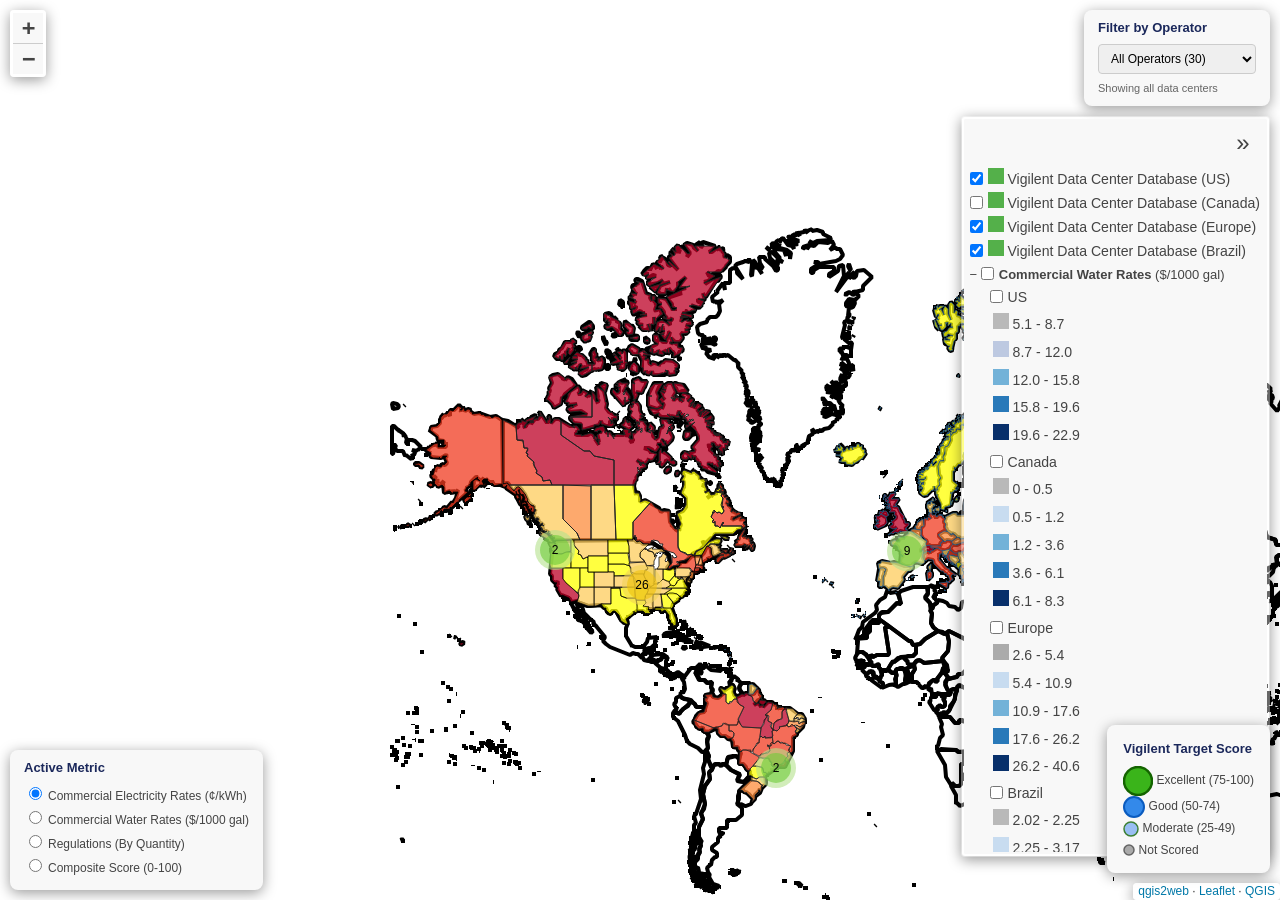
==== qgis2web_2026_04_01-14_53_08_869925/index.html @ 83b1430b "qgis map" ====
<!doctype html>
<html lang="en">
    <head>
        <meta charset="utf-8">
        <meta http-equiv="X-UA-Compatible" content="IE=edge">
        <meta name="viewport" content="initial-scale=1,user-scalable=no,maximum-scale=1,width=device-width">
        <meta name="mobile-web-app-capable" content="yes">
        <meta name="apple-mobile-web-app-capable" content="yes">
        <link rel="stylesheet" href="css/leaflet.css">
        <link rel="stylesheet" href="css/L.Control.Layers.Tree.css">
        <link rel="stylesheet" href="css/qgis2web.css">
        <link rel="stylesheet" href="css/fontawesome-all.min.css">
        <link rel="stylesheet" href="css/MarkerCluster.css">
        <link rel="stylesheet" href="css/MarkerCluster.Default.css">
        <link rel="stylesheet" href="css/leaflet.photon.css">
        <style>
        html, body, #map {
            width: 100%;
            height: 100%;
            padding: 0;
            margin: 0;
        }
        </style>
        <title>Vigilent Data Center Map</title>
    </head>
    <body>
        <div id="map">
        </div>
        <script src="js/qgis2web_expressions.js"></script>
        <script src="js/leaflet.js"></script>
        <script src="js/L.Control.Layers.Tree.min.js"></script>
        <script src="js/leaflet.rotatedMarker.js"></script>
        <script src="js/leaflet.pattern.js"></script>
        <script src="js/leaflet-hash.js"></script>
        <script src="js/Autolinker.min.js"></script>
        <script src="js/rbush.min.js"></script>
        <script src="js/labelgun.min.js"></script>
        <script src="js/labels.js"></script>
        <script src="js/leaflet.photon.js"></script>
        <script src="js/leaflet.markercluster.js"></script>
        <script src="data/WorldMap_0.js"></script>
        <script src="data/BrazilCompositeScore_1.js"></script>
        <script src="data/BrazilRegulationsByQuantity_2.js"></script>
        <script src="data/BrazilCommercialElectricityRateskWh_3.js"></script>
        <script src="data/BrazilCommercialWaterRates1000gallons_4.js"></script>
        <script src="data/BrazilOutlineMap_5.js"></script>
        <script src="data/CanadaCompositeScore_6.js"></script>
        <script src="data/CanadaRegulationsByQuantity_7.js"></script>
        <script src="data/CanadaCommercialElectricityRatekWh_8.js"></script>
        <script src="data/CanadaCommercialWaterRate1000gallons_9.js"></script>
        <script src="data/CanadaOutlineMap_10.js"></script>
        <script src="data/EuropeCompositeScore_11.js"></script>
        <script src="data/EuropeRegulationsByQuantity_12.js"></script>
        <script src="data/EuropeCommercialElectricityRateskWh_13.js"></script>
        <script src="data/EuropeCommercialWaterRates1000gallons_14.js"></script>
        <script src="data/USCompositeScore_15.js"></script>
        <script src="data/USRegulationsByQuantity_16.js"></script>
        <script src="data/USCommercialElectricityRateskWh_17.js"></script>
        <script src="data/USCommercialWaterRates1000gallons_18.js"></script>
        <script src="data/VigilentDataCenterDatabaseBrazil_19.js"></script>
        <script src="data/VigilentDataCenterDatabaseEurope_20.js"></script>
        <script src="data/VigilentDataCenterDatabaseCanada_21.js"></script>
        <script src="data/VigilentDataCenterDatabaseUS_22.js"></script>
        <script>
        var map = L.map('map', {
            zoomControl:false, maxZoom:28, minZoom:1
        }).fitBounds([[-4.0151388104335695,-153.752379172326],[85.73759822358907,-32.0818835913536]]);
        var hash = new L.Hash(map);
        map.attributionControl.setPrefix('<a href="https://github.com/tomchadwin/qgis2web" target="_blank">qgis2web</a> &middot; <a href="https://leafletjs.com" title="A JS library for interactive maps">Leaflet</a> &middot; <a href="https://qgis.org">QGIS</a>');
        var autolinker = new Autolinker({truncate: {length: 30, location: 'smart'}});
        // remove popup's row if "visible-with-data"
        function removeEmptyRowsFromPopupContent(content, feature) {
         var tempDiv = document.createElement('div');
         tempDiv.innerHTML = content;
         var rows = tempDiv.querySelectorAll('tr');
         for (var i = 0; i < rows.length; i++) {
             var td = rows[i].querySelector('td.visible-with-data');
             var key = td ? td.id : '';
             if (td && td.classList.contains('visible-with-data') && feature.properties[key] == null) {
                 rows[i].parentNode.removeChild(rows[i]);
             }
         }
         return tempDiv.innerHTML;
        }
        // modify popup if contains media
        function addClassToPopupIfMedia(content, popup) {
            var tempDiv = document.createElement('div');
            tempDiv.innerHTML = content;
            var imgTd = tempDiv.querySelector('td img');
            if (imgTd) {
                var src = imgTd.getAttribute('src');
                if (/\.(jpg|jpeg|png|gif|bmp|webp|avif)$/i.test(src)) {
                    popup._contentNode.classList.add('media');
                    setTimeout(function() {
                        popup.update();
                    }, 10);
                } else if (/\.(mp3|wav|ogg|aac)$/i.test(src)) {
                    var audio = document.createElement('audio');
                    audio.controls = true;
                    audio.src = src;
                    imgTd.parentNode.replaceChild(audio, imgTd);
                    popup._contentNode.classList.add('media');
                    setTimeout(function() {
                        popup.setContent(tempDiv.innerHTML);
                        popup.update();
                    }, 10);
                } else if (/\.(mp4|webm|ogg|mov)$/i.test(src)) {
                    var video = document.createElement('video');
                    video.controls = true;
                    video.src = src;
                    video.style.width = "400px";
                    video.style.height = "300px";
                    video.style.maxHeight = "60vh";
                    video.style.maxWidth = "60vw";
                    imgTd.parentNode.replaceChild(video, imgTd);
                    popup._contentNode.classList.add('media');
                    // Aggiorna il popup quando il video carica i metadati
                    video.addEventListener('loadedmetadata', function() {
                        popup.update();
                    });
                    setTimeout(function() {
                        popup.setContent(tempDiv.innerHTML);
                        popup.update();
                    }, 10);
                } else {
                    popup._contentNode.classList.remove('media');
                }
            } else {
                popup._contentNode.classList.remove('media');
            }
        }
        var zoomControl = L.control.zoom({
            position: 'topleft'
        }).addTo(map);
        var bounds_group = new L.featureGroup([]);
        function setBounds() {
        }
        function pop_WorldMap_0(feature, layer) {
            var popupContent = '<table>\
                    <tr>\
                        <th scope="row">fid</th>\
                        <td class="visible-with-data" id="fid">' + (feature.properties['fid'] !== null ? autolinker.link(String(feature.properties['fid']).replace(/'/g, '\'').toLocaleString()) : '') + '</td>\
                    </tr>\
                    <tr>\
                        <th scope="row">iso_a2</th>\
                        <td class="visible-with-data" id="iso_a2">' + (feature.properties['iso_a2'] !== null ? autolinker.link(String(feature.properties['iso_a2']).replace(/'/g, '\'').toLocaleString()) : '') + '</td>\
                    </tr>\
                    <tr>\
                        <th scope="row">NAME</th>\
                        <td class="visible-with-data" id="NAME">' + (feature.properties['NAME'] !== null ? autolinker.link(String(feature.properties['NAME']).replace(/'/g, '\'').toLocaleString()) : '') + '</td>\
                    </tr>\
                    <tr>\
                        <th scope="row">FIPS_10_</th>\
                        <td class="visible-with-data" id="FIPS_10_">' + (feature.properties['FIPS_10_'] !== null ? autolinker.link(String(feature.properties['FIPS_10_']).replace(/'/g, '\'').toLocaleString()) : '') + '</td>\
                    </tr>\
                    <tr>\
                        <th scope="row">ISO_A3</th>\
                        <td class="visible-with-data" id="ISO_A3">' + (feature.properties['ISO_A3'] !== null ? autolinker.link(String(feature.properties['ISO_A3']).replace(/'/g, '\'').toLocaleString()) : '') + '</td>\
                    </tr>\
                    <tr>\
                        <th scope="row">WB_A2</th>\
                        <td class="visible-with-data" id="WB_A2">' + (feature.properties['WB_A2'] !== null ? autolinker.link(String(feature.properties['WB_A2']).replace(/'/g, '\'').toLocaleString()) : '') + '</td>\
                    </tr>\
                    <tr>\
                        <th scope="row">WB_A3</th>\
                        <td class="visible-with-data" id="WB_A3">' + (feature.properties['WB_A3'] !== null ? autolinker.link(String(feature.properties['WB_A3']).replace(/'/g, '\'').toLocaleString()) : '') + '</td>\
                    </tr>\
                </table>';
            var content = removeEmptyRowsFromPopupContent(popupContent, feature);
			layer.on('popupopen', function(e) {
				addClassToPopupIfMedia(content, e.popup);
			});
			layer.bindPopup(content, { maxHeight: 400 });
        }

        function style_WorldMap_0_0() {
            return {
                pane: 'pane_WorldMap_0',
                opacity: 1,
                color: 'rgba(0,0,0,1.0)',
                dashArray: '',
                lineCap: 'square',
                lineJoin: 'bevel',
                weight: 4.0,
                fillOpacity: 0,
                interactive: false,
            }
        }
        map.createPane('pane_WorldMap_0');
        map.getPane('pane_WorldMap_0').style.zIndex = 400;
        map.getPane('pane_WorldMap_0').style['mix-blend-mode'] = 'normal';
        var layer_WorldMap_0 = new L.geoJson(json_WorldMap_0, {
            attribution: '',
            interactive: false,
            dataVar: 'json_WorldMap_0',
            layerName: 'layer_WorldMap_0',
            pane: 'pane_WorldMap_0',
            onEachFeature: pop_WorldMap_0,
            style: style_WorldMap_0_0,
        });
        bounds_group.addLayer(layer_WorldMap_0);
        map.addLayer(layer_WorldMap_0);
        function pop_BrazilCompositeScore_1(feature, layer) {
            var popupContent = '<table>\
                    <tr>\
                        <td class="visible-with-data" id="name" colspan="2"><strong>Name</strong><br />' + (feature.properties['name'] !== null ? autolinker.link(String(feature.properties['name']).replace(/'/g, '\'').toLocaleString()) : '') + '</td>\
                    </tr>\
                    <tr>\
                        <th scope="row">Commercial Electricity Rate (¢/kWh)</th>\
                        <td class="visible-with-data" id="Brazil Statistics_Commercial Electricity Rate (¢/kWh)">' + (feature.properties['Brazil Statistics_Commercial Electricity Rate (¢/kWh)'] !== null ? autolinker.link(String(feature.properties['Brazil Statistics_Commercial Electricity Rate (¢/kWh)']).replace(/'/g, '\'').toLocaleString()) : '') + '</td>\
                    </tr>\
                    <tr>\
                        <th scope="row">Commercial Water Rate ($/1000 gallons)</th>\
                        <td class="visible-with-data" id="Brazil Statistics_Commercial Water Rate ($/1000 gallons)">' + (feature.properties['Brazil Statistics_Commercial Water Rate ($/1000 gallons)'] !== null ? autolinker.link(String(feature.properties['Brazil Statistics_Commercial Water Rate ($/1000 gallons)']).replace(/'/g, '\'').toLocaleString()) : '') + '</td>\
                    </tr>\
                    <tr>\
                        <th scope="row">Regulations</th>\
                        <td class="visible-with-data" id="Brazil Statistics_Regulations">' + (feature.properties['Brazil Statistics_Regulations'] !== null ? autolinker.link(String(feature.properties['Brazil Statistics_Regulations']).replace(/'/g, '\'').toLocaleString()) : '') + '</td>\
                    </tr>\
                    <tr>\
                        <th scope="row">Composite Score</th>\
                        <td class="visible-with-data" id="Composite">' + (feature.properties['Composite'] !== null ? autolinker.link(String(feature.properties['Composite']).replace(/'/g, '\'').toLocaleString()) : '') + '</td>\
                    </tr>\
                </table>';
            var content = removeEmptyRowsFromPopupContent(popupContent, feature);
			layer.on('popupopen', function(e) {
				addClassToPopupIfMedia(content, e.popup);
			});
			layer.bindPopup(content, { maxHeight: 400 });
        }

        function style_BrazilCompositeScore_1_0(feature) {
            if (feature.properties['Composite'] >= 0.000000 && feature.properties['Composite'] <= 33.000000 ) {
                return {
                pane: 'pane_BrazilCompositeScore_1',
                stroke: false,
                color: 'rgba(120,120,120,0.0)',
                weight: 0,
                lineJoin: 'round',
                lineCap: 'round',
                fill: true,
                fillOpacity: 1,
                fillColor: 'rgba(247,252,245,0.75)',
                interactive: true,
            }
            }
            if (feature.properties['Composite'] >= 33.000000 && feature.properties['Composite'] <= 67.000000 ) {
                return {
                pane: 'pane_BrazilCompositeScore_1',
                stroke: false,
                color: 'rgba(120,120,120,0.0)',
                weight: 0,
                lineJoin: 'round',
                lineCap: 'round',
                fill: true,
                fillOpacity: 1,
                fillColor: 'rgba(123,199,124,0.75)',
                interactive: true,
            }
            }
            if (feature.properties['Composite'] >= 67.000000 && feature.properties['Composite'] <= 100.000000 ) {
                return {
                pane: 'pane_BrazilCompositeScore_1',
                stroke: false,
                color: 'rgba(120,120,120,0.0)',
                weight: 0,
                lineJoin: 'round',
                lineCap: 'round',
                fill: true,
                fillOpacity: 1,
                fillColor: 'rgba(0,68,27,0.75)',
                interactive: true,
            }
            }
        }
        map.createPane('pane_BrazilCompositeScore_1');
        map.getPane('pane_BrazilCompositeScore_1').style.zIndex = 401;
        map.getPane('pane_BrazilCompositeScore_1').style['mix-blend-mode'] = 'normal';
        var layer_BrazilCompositeScore_1 = new L.geoJson(json_BrazilCompositeScore_1, {
            attribution: '',
            interactive: true,
            dataVar: 'json_BrazilCompositeScore_1',
            layerName: 'layer_BrazilCompositeScore_1',
            pane: 'pane_BrazilCompositeScore_1',
            onEachFeature: pop_BrazilCompositeScore_1,
            style: style_BrazilCompositeScore_1_0,
        });
        bounds_group.addLayer(layer_BrazilCompositeScore_1);
        // layer_BrazilCompositeScore_1 not added by default (toggle on via layer control)
        function pop_BrazilRegulationsByQuantity_2(feature, layer) {
            var popupContent = '<table>\
                    <tr>\
                        <td class="visible-with-data" id="name" colspan="2"><strong>Name</strong><br />' + (feature.properties['name'] !== null ? autolinker.link(String(feature.properties['name']).replace(/'/g, '\'').toLocaleString()) : '') + '</td>\
                    </tr>\
                    <tr>\
                        <th scope="row">Commercial Electricity Rate (¢/kWh)</th>\
                        <td class="visible-with-data" id="Brazil Statistics_Commercial Electricity Rate (¢/kWh)">' + (feature.properties['Brazil Statistics_Commercial Electricity Rate (¢/kWh)'] !== null ? autolinker.link(String(feature.properties['Brazil Statistics_Commercial Electricity Rate (¢/kWh)']).replace(/'/g, '\'').toLocaleString()) : '') + '</td>\
                    </tr>\
                    <tr>\
                        <th scope="row">Commercial Water Rate ($/1000 gallons)</th>\
                        <td class="visible-with-data" id="Brazil Statistics_Commercial Water Rate ($/1000 gallons)">' + (feature.properties['Brazil Statistics_Commercial Water Rate ($/1000 gallons)'] !== null ? autolinker.link(String(feature.properties['Brazil Statistics_Commercial Water Rate ($/1000 gallons)']).replace(/'/g, '\'').toLocaleString()) : '') + '</td>\
                    </tr>\
                    <tr>\
                        <th scope="row">Regulations</th>\
                        <td class="visible-with-data" id="Brazil Statistics_Regulations">' + (feature.properties['Brazil Statistics_Regulations'] !== null ? autolinker.link(String(feature.properties['Brazil Statistics_Regulations']).replace(/'/g, '\'').toLocaleString()) : '') + '</td>\
                    </tr>\
                    <tr>\
                        <th scope="row">Composite Score</th>\
                        <td class="visible-with-data" id="Composite">' + (feature.properties['Composite'] !== null ? autolinker.link(String(feature.properties['Composite']).replace(/'/g, '\'').toLocaleString()) : '') + '</td>\
                    </tr>\
                </table>';
            var content = removeEmptyRowsFromPopupContent(popupContent, feature);
			layer.on('popupopen', function(e) {
				addClassToPopupIfMedia(content, e.popup);
			});
			layer.bindPopup(content, { maxHeight: 400 });
        }

        function style_BrazilRegulationsByQuantity_2_0(feature) {
            var regText = feature.properties['Brazil Statistics_Regulations'] || '';
            var regLen = regText.length;
            if (regLen >= 0 && regLen <= 1) {
                return {
                pane: 'pane_BrazilRegulationsByQuantity_2',
                stroke: false,
                color: 'rgba(120,120,120,0.0)',
                weight: 0,
                lineJoin: 'round',
                lineCap: 'round',
                fill: true,
                fillOpacity: 1,
                fillColor: 'rgba(247,251,255,0.75)',
                interactive: true,
            }
            }
            if (regLen >= 1 && regLen <= 10) {
                return {
                pane: 'pane_BrazilRegulationsByQuantity_2',
                stroke: false,
                color: 'rgba(120,120,120,0.0)',
                weight: 0,
                lineJoin: 'round',
                lineCap: 'round',
                fill: true,
                fillOpacity: 1,
                fillColor: 'rgba(115,178,216,0.75)',
                interactive: true,
            }
            }
            if (regLen >= 10) {
                return {
                pane: 'pane_BrazilRegulationsByQuantity_2',
                stroke: false,
                color: 'rgba(120,120,120,0.0)',
                weight: 0,
                lineJoin: 'round',
                lineCap: 'round',
                fill: true,
                fillOpacity: 1,
                fillColor: 'rgba(19,114,255,0.75)',
                interactive: true,
            }
            }
        }
        map.createPane('pane_BrazilRegulationsByQuantity_2');
        map.getPane('pane_BrazilRegulationsByQuantity_2').style.zIndex = 402;
        map.getPane('pane_BrazilRegulationsByQuantity_2').style['mix-blend-mode'] = 'normal';
        var layer_BrazilRegulationsByQuantity_2 = new L.geoJson(json_BrazilRegulationsByQuantity_2, {
            attribution: '',
            interactive: true,
            dataVar: 'json_BrazilRegulationsByQuantity_2',
            layerName: 'layer_BrazilRegulationsByQuantity_2',
            pane: 'pane_BrazilRegulationsByQuantity_2',
            onEachFeature: pop_BrazilRegulationsByQuantity_2,
            style: style_BrazilRegulationsByQuantity_2_0,
        });
        bounds_group.addLayer(layer_BrazilRegulationsByQuantity_2);
        // layer_BrazilRegulationsByQuantity_2 not added by default
        function pop_BrazilCommercialElectricityRateskWh_3(feature, layer) {
            var popupContent = '<table>\
                    <tr>\
                        <td class="visible-with-data" id="name" colspan="2"><strong>Name</strong><br />' + (feature.properties['name'] !== null ? autolinker.link(String(feature.properties['name']).replace(/'/g, '\'').toLocaleString()) : '') + '</td>\
                    </tr>\
                    <tr>\
                        <th scope="row">Commercial Electricity Rate (¢/kWh)</th>\
                        <td class="visible-with-data" id="Brazil Statistics_Commercial Electricity Rate (¢/kWh)">' + (feature.properties['Brazil Statistics_Commercial Electricity Rate (¢/kWh)'] !== null ? autolinker.link(String(feature.properties['Brazil Statistics_Commercial Electricity Rate (¢/kWh)']).replace(/'/g, '\'').toLocaleString()) : '') + '</td>\
                    </tr>\
                    <tr>\
                        <th scope="row">Commercial Water Rate ($/1000 gallons)</th>\
                        <td class="visible-with-data" id="Brazil Statistics_Commercial Water Rate ($/1000 gallons)">' + (feature.properties['Brazil Statistics_Commercial Water Rate ($/1000 gallons)'] !== null ? autolinker.link(String(feature.properties['Brazil Statistics_Commercial Water Rate ($/1000 gallons)']).replace(/'/g, '\'').toLocaleString()) : '') + '</td>\
                    </tr>\
                    <tr>\
                        <th scope="row">Regulations</th>\
                        <td class="visible-with-data" id="Brazil Statistics_Regulations">' + (feature.properties['Brazil Statistics_Regulations'] !== null ? autolinker.link(String(feature.properties['Brazil Statistics_Regulations']).replace(/'/g, '\'').toLocaleString()) : '') + '</td>\
                    </tr>\
                    <tr>\
                        <th scope="row">Composite Score</th>\
                        <td class="visible-with-data" id="Composite">' + (feature.properties['Composite'] !== null ? autolinker.link(String(feature.properties['Composite']).replace(/'/g, '\'').toLocaleString()) : '') + '</td>\
                    </tr>\
                </table>';
            var content = removeEmptyRowsFromPopupContent(popupContent, feature);
			layer.on('popupopen', function(e) {
				addClassToPopupIfMedia(content, e.popup);
			});
			layer.bindPopup(content, { maxHeight: 400 });
        }

        function style_BrazilCommercialElectricityRateskWh_3_0(feature) {
            if (feature.properties['Brazil Statistics_Commercial Electricity Rate (¢/kWh)'] >= 12.150000 && feature.properties['Brazil Statistics_Commercial Electricity Rate (¢/kWh)'] <= 12.800000 ) {
                return {
                pane: 'pane_BrazilCommercialElectricityRateskWh_3',
                stroke: false,
                color: 'rgba(120,120,120,0.0)',
                weight: 0,
                lineJoin: 'round',
                lineCap: 'round',
                fill: true,
                fillOpacity: 1,
                fillColor: 'rgba(255,255,0,0.75)',
                interactive: true,
            }
            }
            if (feature.properties['Brazil Statistics_Commercial Electricity Rate (¢/kWh)'] >= 12.800000 && feature.properties['Brazil Statistics_Commercial Electricity Rate (¢/kWh)'] <= 14.050000 ) {
                return {
                pane: 'pane_BrazilCommercialElectricityRateskWh_3',
                stroke: false,
                color: 'rgba(120,120,120,0.0)',
                weight: 0,
                lineJoin: 'round',
                lineCap: 'round',
                fill: true,
                fillOpacity: 1,
                fillColor: 'rgba(254,204,92,0.75)',
                interactive: true,
            }
            }
            if (feature.properties['Brazil Statistics_Commercial Electricity Rate (¢/kWh)'] >= 14.050000 && feature.properties['Brazil Statistics_Commercial Electricity Rate (¢/kWh)'] <= 15.570000 ) {
                return {
                pane: 'pane_BrazilCommercialElectricityRateskWh_3',
                stroke: false,
                color: 'rgba(120,120,120,0.0)',
                weight: 0,
                lineJoin: 'round',
                lineCap: 'round',
                fill: true,
                fillOpacity: 1,
                fillColor: 'rgba(253,141,60,0.75)',
                interactive: true,
            }
            }
            if (feature.properties['Brazil Statistics_Commercial Electricity Rate (¢/kWh)'] >= 15.570000 && feature.properties['Brazil Statistics_Commercial Electricity Rate (¢/kWh)'] <= 16.900000 ) {
                return {
                pane: 'pane_BrazilCommercialElectricityRateskWh_3',
                stroke: false,
                color: 'rgba(120,120,120,0.0)',
                weight: 0,
                lineJoin: 'round',
                lineCap: 'round',
                fill: true,
                fillOpacity: 1,
                fillColor: 'rgba(240,59,32,0.75)',
                interactive: true,
            }
            }
            if (feature.properties['Brazil Statistics_Commercial Electricity Rate (¢/kWh)'] >= 16.900000 && feature.properties['Brazil Statistics_Commercial Electricity Rate (¢/kWh)'] <= 18.610000 ) {
                return {
                pane: 'pane_BrazilCommercialElectricityRateskWh_3',
                stroke: false,
                color: 'rgba(120,120,120,0.0)',
                weight: 0,
                lineJoin: 'round',
                lineCap: 'round',
                fill: true,
                fillOpacity: 1,
                fillColor: 'rgba(189,0,38,0.75)',
                interactive: true,
            }
            }
        }
        map.createPane('pane_BrazilCommercialElectricityRateskWh_3');
        map.getPane('pane_BrazilCommercialElectricityRateskWh_3').style.zIndex = 403;
        map.getPane('pane_BrazilCommercialElectricityRateskWh_3').style['mix-blend-mode'] = 'normal';
        var layer_BrazilCommercialElectricityRateskWh_3 = new L.geoJson(json_BrazilCommercialElectricityRateskWh_3, {
            attribution: '',
            interactive: true,
            dataVar: 'json_BrazilCommercialElectricityRateskWh_3',
            layerName: 'layer_BrazilCommercialElectricityRateskWh_3',
            pane: 'pane_BrazilCommercialElectricityRateskWh_3',
            onEachFeature: pop_BrazilCommercialElectricityRateskWh_3,
            style: style_BrazilCommercialElectricityRateskWh_3_0,
        });
        bounds_group.addLayer(layer_BrazilCommercialElectricityRateskWh_3);
        // layer_BrazilCommercialElectricityRateskWh_3 not added by default
        function pop_BrazilCommercialWaterRates1000gallons_4(feature, layer) {
            var popupContent = '<table>\
                    <tr>\
                        <td class="visible-with-data" id="name" colspan="2"><strong>Name</strong><br />' + (feature.properties['name'] !== null ? autolinker.link(String(feature.properties['name']).replace(/'/g, '\'').toLocaleString()) : '') + '</td>\
                    </tr>\
                    <tr>\
                        <th scope="row">Commercial Electricity Rate (¢/kWh)</th>\
                        <td class="visible-with-data" id="Brazil Statistics_Commercial Electricity Rate (¢/kWh)">' + (feature.properties['Brazil Statistics_Commercial Electricity Rate (¢/kWh)'] !== null ? autolinker.link(String(feature.properties['Brazil Statistics_Commercial Electricity Rate (¢/kWh)']).replace(/'/g, '\'').toLocaleString()) : '') + '</td>\
                    </tr>\
                    <tr>\
                        <th scope="row">Commercial Water Rate ($/1000 gallons)</th>\
                        <td class="visible-with-data" id="Brazil Statistics_Commercial Water Rate ($/1000 gallons)">' + (feature.properties['Brazil Statistics_Commercial Water Rate ($/1000 gallons)'] !== null ? autolinker.link(String(feature.properties['Brazil Statistics_Commercial Water Rate ($/1000 gallons)']).replace(/'/g, '\'').toLocaleString()) : '') + '</td>\
                    </tr>\
                    <tr>\
                        <th scope="row">Regulations</th>\
                        <td class="visible-with-data" id="Brazil Statistics_Regulations">' + (feature.properties['Brazil Statistics_Regulations'] !== null ? autolinker.link(String(feature.properties['Brazil Statistics_Regulations']).replace(/'/g, '\'').toLocaleString()) : '') + '</td>\
                    </tr>\
                    <tr>\
                        <th scope="row">Composite Score</th>\
                        <td class="visible-with-data" id="Composite">' + (feature.properties['Composite'] !== null ? autolinker.link(String(feature.properties['Composite']).replace(/'/g, '\'').toLocaleString()) : '') + '</td>\
                    </tr>\
                </table>';
            var content = removeEmptyRowsFromPopupContent(popupContent, feature);
			layer.on('popupopen', function(e) {
				addClassToPopupIfMedia(content, e.popup);
			});
			layer.bindPopup(content, { maxHeight: 400 });
        }

        function style_BrazilCommercialWaterRates1000gallons_4_0(feature) {
            if (feature.properties['Brazil Statistics_Commercial Water Rate ($/1000 gallons)'] >= 2.020000 && feature.properties['Brazil Statistics_Commercial Water Rate ($/1000 gallons)'] <= 2.250000 ) {
                return {
                pane: 'pane_BrazilCommercialWaterRates1000gallons_4',
                stroke: false,
                color: 'rgba(120,120,120,0.0)',
                weight: 0,
                lineJoin: 'round',
                lineCap: 'round',
                fill: true,
                fillOpacity: 1,
                fillColor: 'rgba(185,185,185,0.75)',
                interactive: true,
            }
            }
            if (feature.properties['Brazil Statistics_Commercial Water Rate ($/1000 gallons)'] >= 2.250000 && feature.properties['Brazil Statistics_Commercial Water Rate ($/1000 gallons)'] <= 3.170000 ) {
                return {
                pane: 'pane_BrazilCommercialWaterRates1000gallons_4',
                stroke: false,
                color: 'rgba(120,120,120,0.0)',
                weight: 0,
                lineJoin: 'round',
                lineCap: 'round',
                fill: true,
                fillOpacity: 1,
                fillColor: 'rgba(200,220,240,0.75)',
                interactive: true,
            }
            }
            if (feature.properties['Brazil Statistics_Commercial Water Rate ($/1000 gallons)'] >= 3.170000 && feature.properties['Brazil Statistics_Commercial Water Rate ($/1000 gallons)'] <= 3.870000 ) {
                return {
                pane: 'pane_BrazilCommercialWaterRates1000gallons_4',
                stroke: false,
                color: 'rgba(120,120,120,0.0)',
                weight: 0,
                lineJoin: 'round',
                lineCap: 'round',
                fill: true,
                fillOpacity: 1,
                fillColor: 'rgba(115,178,216,0.75)',
                interactive: true,
            }
            }
            if (feature.properties['Brazil Statistics_Commercial Water Rate ($/1000 gallons)'] >= 3.870000 && feature.properties['Brazil Statistics_Commercial Water Rate ($/1000 gallons)'] <= 5.340000 ) {
                return {
                pane: 'pane_BrazilCommercialWaterRates1000gallons_4',
                stroke: false,
                color: 'rgba(120,120,120,0.0)',
                weight: 0,
                lineJoin: 'round',
                lineCap: 'round',
                fill: true,
                fillOpacity: 1,
                fillColor: 'rgba(41,121,185,0.75)',
                interactive: true,
            }
            }
            if (feature.properties['Brazil Statistics_Commercial Water Rate ($/1000 gallons)'] >= 5.340000 && feature.properties['Brazil Statistics_Commercial Water Rate ($/1000 gallons)'] <= 6.440000 ) {
                return {
                pane: 'pane_BrazilCommercialWaterRates1000gallons_4',
                stroke: false,
                color: 'rgba(120,120,120,0.0)',
                weight: 0,
                lineJoin: 'round',
                lineCap: 'round',
                fill: true,
                fillOpacity: 1,
                fillColor: 'rgba(8,48,107,0.75)',
                interactive: true,
            }
            }
        }
        map.createPane('pane_BrazilCommercialWaterRates1000gallons_4');
        map.getPane('pane_BrazilCommercialWaterRates1000gallons_4').style.zIndex = 404;
        map.getPane('pane_BrazilCommercialWaterRates1000gallons_4').style['mix-blend-mode'] = 'normal';
        var layer_BrazilCommercialWaterRates1000gallons_4 = new L.geoJson(json_BrazilCommercialWaterRates1000gallons_4, {
            attribution: '',
            interactive: true,
            dataVar: 'json_BrazilCommercialWaterRates1000gallons_4',
            layerName: 'layer_BrazilCommercialWaterRates1000gallons_4',
            pane: 'pane_BrazilCommercialWaterRates1000gallons_4',
            onEachFeature: pop_BrazilCommercialWaterRates1000gallons_4,
            style: style_BrazilCommercialWaterRates1000gallons_4_0,
        });
        bounds_group.addLayer(layer_BrazilCommercialWaterRates1000gallons_4);
        // layer_BrazilCommercialWaterRates1000gallons_4 not added by default
        function pop_BrazilOutlineMap_5(feature, layer) {
            var popupContent = '<table>\
                    <tr>\
                        <th scope="row">Name</th>\
                        <td class="visible-with-data" id="name">' + (feature.properties['name'] !== null ? autolinker.link(String(feature.properties['name']).replace(/'/g, '\'').toLocaleString()) : '') + '</td>\
                    </tr>\
                    <tr>\
                        <th scope="row">Commercial Electricity Rate (¢/kWh)</th>\
                        <td class="visible-with-data" id="Brazil Statistics_Commercial Electricity Rate (¢/kWh)">' + (feature.properties['Brazil Statistics_Commercial Electricity Rate (¢/kWh)'] !== null ? autolinker.link(String(feature.properties['Brazil Statistics_Commercial Electricity Rate (¢/kWh)']).replace(/'/g, '\'').toLocaleString()) : '') + '</td>\
                    </tr>\
                    <tr>\
                        <th scope="row">Commercial Water Rate ($/1000 gallons)</th>\
                        <td class="visible-with-data" id="Brazil Statistics_Commercial Water Rate ($/1000 gallons)">' + (feature.properties['Brazil Statistics_Commercial Water Rate ($/1000 gallons)'] !== null ? autolinker.link(String(feature.properties['Brazil Statistics_Commercial Water Rate ($/1000 gallons)']).replace(/'/g, '\'').toLocaleString()) : '') + '</td>\
                    </tr>\
                    <tr>\
                        <th scope="row">Regulations</th>\
                        <td class="visible-with-data" id="Brazil Statistics_Regulations">' + (feature.properties['Brazil Statistics_Regulations'] !== null ? autolinker.link(String(feature.properties['Brazil Statistics_Regulations']).replace(/'/g, '\'').toLocaleString()) : '') + '</td>\
                    </tr>\
                </table>';
            var content = removeEmptyRowsFromPopupContent(popupContent, feature);
			layer.on('popupopen', function(e) {
				addClassToPopupIfMedia(content, e.popup);
			});
			layer.bindPopup(content, { maxHeight: 400 });
        }

        function style_BrazilOutlineMap_5_0() {
            return {
                pane: 'pane_BrazilOutlineMap_5',
                opacity: 1,
                color: 'rgba(35,35,35,0.75)',
                dashArray: '',
                lineCap: 'butt',
                lineJoin: 'miter',
                weight: 1.0, 
                fillOpacity: 0,
                interactive: false,
            }
        }
        map.createPane('pane_BrazilOutlineMap_5');
        map.getPane('pane_BrazilOutlineMap_5').style.zIndex = 405;
        map.getPane('pane_BrazilOutlineMap_5').style['mix-blend-mode'] = 'normal';
        var layer_BrazilOutlineMap_5 = new L.geoJson(json_BrazilOutlineMap_5, {
            attribution: '',
            interactive: false,
            dataVar: 'json_BrazilOutlineMap_5',
            layerName: 'layer_BrazilOutlineMap_5',
            pane: 'pane_BrazilOutlineMap_5',
            onEachFeature: pop_BrazilOutlineMap_5,
            style: style_BrazilOutlineMap_5_0,
        });
        bounds_group.addLayer(layer_BrazilOutlineMap_5);
        map.addLayer(layer_BrazilOutlineMap_5);
        function pop_CanadaCompositeScore_6(feature, layer) {
            var popupContent = '<table>\
                    <tr>\
                        <td class="visible-with-data" id="PRENAME" colspan="2"><strong>Name</strong><br />' + (feature.properties['PRENAME'] !== null ? autolinker.link(String(feature.properties['PRENAME']).replace(/'/g, '\'').toLocaleString()) : '') + '</td>\
                    </tr>\
                    <tr>\
                        <th scope="row">Commercial Electricity Rate (¢/kWh)</th>\
                        <td class="visible-with-data" id="Canada Statistics_Commercial Electricity Rate (¢/kWh)">' + (feature.properties['Canada Statistics_Commercial Electricity Rate (¢/kWh)'] !== null ? autolinker.link(String(feature.properties['Canada Statistics_Commercial Electricity Rate (¢/kWh)']).replace(/'/g, '\'').toLocaleString()) : '') + '</td>\
                    </tr>\
                    <tr>\
                        <th scope="row">Commercial Water Rate ($/1000 gallons)</th>\
                        <td class="visible-with-data" id="Canada Statistics_Commercial Water Rate ($/1000 gallons)">' + (feature.properties['Canada Statistics_Commercial Water Rate ($/1000 gallons)'] !== null ? autolinker.link(String(feature.properties['Canada Statistics_Commercial Water Rate ($/1000 gallons)']).replace(/'/g, '\'').toLocaleString()) : '') + '</td>\
                    </tr>\
                    <tr>\
                        <th scope="row">Regulations</th>\
                        <td class="visible-with-data" id="Canada Statistics_Regulations">' + (feature.properties['Canada Statistics_Regulations'] !== null ? autolinker.link(String(feature.properties['Canada Statistics_Regulations']).replace(/'/g, '\'').toLocaleString()) : '') + '</td>\
                    </tr>\
                    <tr>\
                        <th scope="row">Composite Score</th>\
                        <td class="visible-with-data" id="Composite">' + (feature.properties['Composite'] !== null ? autolinker.link(String(feature.properties['Composite']).replace(/'/g, '\'').toLocaleString()) : '') + '</td>\
                    </tr>\
                </table>';
            var content = removeEmptyRowsFromPopupContent(popupContent, feature);
			layer.on('popupopen', function(e) {
				addClassToPopupIfMedia(content, e.popup);
			});
			layer.bindPopup(content, { maxHeight: 400 });
        }

        function style_CanadaCompositeScore_6_0(feature) {
            if (feature.properties['Composite'] >= 0.000000 && feature.properties['Composite'] <= 33.000000 ) {
                return {
                pane: 'pane_CanadaCompositeScore_6',
                stroke: false,
                color: 'rgba(120,120,120,0.0)',
                weight: 0,
                lineJoin: 'round',
                lineCap: 'round',
                fill: true,
                fillOpacity: 1,
                fillColor: 'rgba(247,252,245,0.75)',
                interactive: true,
            }
            }
            if (feature.properties['Composite'] >= 33.000000 && feature.properties['Composite'] <= 67.000000 ) {
                return {
                pane: 'pane_CanadaCompositeScore_6',
                stroke: false,
                color: 'rgba(120,120,120,0.0)',
                weight: 0,
                lineJoin: 'round',
                lineCap: 'round',
                fill: true,
                fillOpacity: 1,
                fillColor: 'rgba(123,199,124,0.75)',
                interactive: true,
            }
            }
            if (feature.properties['Composite'] >= 67.000000 && feature.properties['Composite'] <= 100.000000 ) {
                return {
                pane: 'pane_CanadaCompositeScore_6',
                stroke: false,
                color: 'rgba(120,120,120,0.0)',
                weight: 0,
                lineJoin: 'round',
                lineCap: 'round',
                fill: true,
                fillOpacity: 1,
                fillColor: 'rgba(0,68,27,0.75)',
                interactive: true,
            }
            }
        }
        map.createPane('pane_CanadaCompositeScore_6');
        map.getPane('pane_CanadaCompositeScore_6').style.zIndex = 406;
        map.getPane('pane_CanadaCompositeScore_6').style['mix-blend-mode'] = 'normal';
        var layer_CanadaCompositeScore_6 = new L.geoJson(json_CanadaCompositeScore_6, {
            attribution: '',
            interactive: true,
            dataVar: 'json_CanadaCompositeScore_6',
            layerName: 'layer_CanadaCompositeScore_6',
            pane: 'pane_CanadaCompositeScore_6',
            onEachFeature: pop_CanadaCompositeScore_6,
            style: style_CanadaCompositeScore_6_0,
        });
        bounds_group.addLayer(layer_CanadaCompositeScore_6);
        // layer_CanadaCompositeScore_6 not added by default
        function pop_CanadaRegulationsByQuantity_7(feature, layer) {
            var popupContent = '<table>\
                    <tr>\
                        <td class="visible-with-data" id="PRENAME" colspan="2"><strong>Name</strong><br />' + (feature.properties['PRENAME'] !== null ? autolinker.link(String(feature.properties['PRENAME']).replace(/'/g, '\'').toLocaleString()) : '') + '</td>\
                    </tr>\
                    <tr>\
                        <th scope="row">Commercial Electricity Rate (¢/kWh)</th>\
                        <td class="visible-with-data" id="Canada Statistics_Commercial Electricity Rate (¢/kWh)">' + (feature.properties['Canada Statistics_Commercial Electricity Rate (¢/kWh)'] !== null ? autolinker.link(String(feature.properties['Canada Statistics_Commercial Electricity Rate (¢/kWh)']).replace(/'/g, '\'').toLocaleString()) : '') + '</td>\
                    </tr>\
                    <tr>\
                        <th scope="row">Commercial Water Rate ($/1000 gallons)</th>\
                        <td class="visible-with-data" id="Canada Statistics_Commercial Water Rate ($/1000 gallons)">' + (feature.properties['Canada Statistics_Commercial Water Rate ($/1000 gallons)'] !== null ? autolinker.link(String(feature.properties['Canada Statistics_Commercial Water Rate ($/1000 gallons)']).replace(/'/g, '\'').toLocaleString()) : '') + '</td>\
                    </tr>\
                    <tr>\
                        <th scope="row">Regulations</th>\
                        <td class="visible-with-data" id="Canada Statistics_Regulations">' + (feature.properties['Canada Statistics_Regulations'] !== null ? autolinker.link(String(feature.properties['Canada Statistics_Regulations']).replace(/'/g, '\'').toLocaleString()) : '') + '</td>\
                    </tr>\
                    <tr>\
                        <th scope="row">Composite Score</th>\
                        <td class="visible-with-data" id="Composite">' + (feature.properties['Composite'] !== null ? autolinker.link(String(feature.properties['Composite']).replace(/'/g, '\'').toLocaleString()) : '') + '</td>\
                    </tr>\
                </table>';
            var content = removeEmptyRowsFromPopupContent(popupContent, feature);
			layer.on('popupopen', function(e) {
				addClassToPopupIfMedia(content, e.popup);
			});
			layer.bindPopup(content, { maxHeight: 400 });
        }

        function style_CanadaRegulationsByQuantity_7_0(feature) {
            var regText = feature.properties['Canada Statistics_Regulations'] || '';
            var regLen = regText.length;
            if (regLen >= 0 && regLen <= 1) {
                return {
                pane: 'pane_CanadaRegulationsByQuantity_7',
                stroke: false,
                color: 'rgba(120,120,120,0.0)',
                weight: 0,
                lineJoin: 'round',
                lineCap: 'round',
                fill: true,
                fillOpacity: 1,
                fillColor: 'rgba(247,251,255,0.75)',
                interactive: true,
            }
            }
            if (regLen >= 1 && regLen <= 33) {
                return {
                pane: 'pane_CanadaRegulationsByQuantity_7',
                stroke: false,
                color: 'rgba(120,120,120,0.0)',
                weight: 0,
                lineJoin: 'round',
                lineCap: 'round',
                fill: true,
                fillOpacity: 1,
                fillColor: 'rgba(115,178,216,0.75)',
                interactive: true,
            }
            }
            if (regLen >= 33) {
                return {
                pane: 'pane_CanadaRegulationsByQuantity_7',
                stroke: false,
                color: 'rgba(120,120,120,0.0)',
                weight: 0,
                lineJoin: 'round',
                lineCap: 'round',
                fill: true,
                fillOpacity: 1,
                fillColor: 'rgba(19,114,255,0.75)',
                interactive: true,
            }
            }
        }
        map.createPane('pane_CanadaRegulationsByQuantity_7');
        map.getPane('pane_CanadaRegulationsByQuantity_7').style.zIndex = 407;
        map.getPane('pane_CanadaRegulationsByQuantity_7').style['mix-blend-mode'] = 'normal';
        var layer_CanadaRegulationsByQuantity_7 = new L.geoJson(json_CanadaRegulationsByQuantity_7, {
            attribution: '',
            interactive: true,
            dataVar: 'json_CanadaRegulationsByQuantity_7',
            layerName: 'layer_CanadaRegulationsByQuantity_7',
            pane: 'pane_CanadaRegulationsByQuantity_7',
            onEachFeature: pop_CanadaRegulationsByQuantity_7,
            style: style_CanadaRegulationsByQuantity_7_0,
        });
        bounds_group.addLayer(layer_CanadaRegulationsByQuantity_7);
        // layer_CanadaRegulationsByQuantity_7 not added by default
        function pop_CanadaCommercialElectricityRatekWh_8(feature, layer) {
            var popupContent = '<table>\
                    <tr>\
                        <td class="visible-with-data" id="PRENAME" colspan="2"><strong>Name</strong><br />' + (feature.properties['PRENAME'] !== null ? autolinker.link(String(feature.properties['PRENAME']).replace(/'/g, '\'').toLocaleString()) : '') + '</td>\
                    </tr>\
                    <tr>\
                        <th scope="row">Commercial Electricity Rate (¢/kWh)</th>\
                        <td class="visible-with-data" id="Canada Statistics_Commercial Electricity Rate (¢/kWh)">' + (feature.properties['Canada Statistics_Commercial Electricity Rate (¢/kWh)'] !== null ? autolinker.link(String(feature.properties['Canada Statistics_Commercial Electricity Rate (¢/kWh)']).replace(/'/g, '\'').toLocaleString()) : '') + '</td>\
                    </tr>\
                    <tr>\
                        <th scope="row">Commercial Water Rate ($/1000 gallons)</th>\
                        <td class="visible-with-data" id="Canada Statistics_Commercial Water Rate ($/1000 gallons)">' + (feature.properties['Canada Statistics_Commercial Water Rate ($/1000 gallons)'] !== null ? autolinker.link(String(feature.properties['Canada Statistics_Commercial Water Rate ($/1000 gallons)']).replace(/'/g, '\'').toLocaleString()) : '') + '</td>\
                    </tr>\
                    <tr>\
                        <th scope="row">Regulations</th>\
                        <td class="visible-with-data" id="Canada Statistics_Regulations">' + (feature.properties['Canada Statistics_Regulations'] !== null ? autolinker.link(String(feature.properties['Canada Statistics_Regulations']).replace(/'/g, '\'').toLocaleString()) : '') + '</td>\
                    </tr>\
                    <tr>\
                        <th scope="row">Composite Score</th>\
                        <td class="visible-with-data" id="Composite">' + (feature.properties['Composite'] !== null ? autolinker.link(String(feature.properties['Composite']).replace(/'/g, '\'').toLocaleString()) : '') + '</td>\
                    </tr>\
                </table>';
            var content = removeEmptyRowsFromPopupContent(popupContent, feature);
			layer.on('popupopen', function(e) {
				addClassToPopupIfMedia(content, e.popup);
			});
			layer.bindPopup(content, { maxHeight: 400 });
        }

        function style_CanadaCommercialElectricityRatekWh_8_0(feature) {
            if (feature.properties['Canada Statistics_Commercial Electricity Rate (¢/kWh)'] >= 0.000000 && feature.properties['Canada Statistics_Commercial Electricity Rate (¢/kWh)'] <= 2.900000 ) {
                return {
                pane: 'pane_CanadaCommercialElectricityRatekWh_8',
                stroke: false,
                color: 'rgba(120,120,120,0.0)',
                weight: 0,
                lineJoin: 'round',
                lineCap: 'round',
                fill: true,
                fillOpacity: 1,
                fillColor: 'rgba(255,255,0,0.75)',
                interactive: true,
            }
            }
            if (feature.properties['Canada Statistics_Commercial Electricity Rate (¢/kWh)'] >= 2.900000 && feature.properties['Canada Statistics_Commercial Electricity Rate (¢/kWh)'] <= 5.500000 ) {
                return {
                pane: 'pane_CanadaCommercialElectricityRatekWh_8',
                stroke: false,
                color: 'rgba(120,120,120,0.0)',
                weight: 0,
                lineJoin: 'round',
                lineCap: 'round',
                fill: true,
                fillOpacity: 1,
                fillColor: 'rgba(254,204,92,0.75)',
                interactive: true,
            }
            }
            if (feature.properties['Canada Statistics_Commercial Electricity Rate (¢/kWh)'] >= 5.500000 && feature.properties['Canada Statistics_Commercial Electricity Rate (¢/kWh)'] <= 7.900000 ) {
                return {
                pane: 'pane_CanadaCommercialElectricityRatekWh_8',
                stroke: false,
                color: 'rgba(120,120,120,0.0)',
                weight: 0,
                lineJoin: 'round',
                lineCap: 'round',
                fill: true,
                fillOpacity: 1,
                fillColor: 'rgba(253,141,60,0.75)',
                interactive: true,
            }
            }
            if (feature.properties['Canada Statistics_Commercial Electricity Rate (¢/kWh)'] >= 7.900000 && feature.properties['Canada Statistics_Commercial Electricity Rate (¢/kWh)'] <= 20.500000 ) {
                return {
                pane: 'pane_CanadaCommercialElectricityRatekWh_8',
                stroke: false,
                color: 'rgba(120,120,120,0.0)',
                weight: 0,
                lineJoin: 'round',
                lineCap: 'round',
                fill: true,
                fillOpacity: 1,
                fillColor: 'rgba(240,59,32,0.75)',
                interactive: true,
            }
            }
            if (feature.properties['Canada Statistics_Commercial Electricity Rate (¢/kWh)'] >= 20.500000 && feature.properties['Canada Statistics_Commercial Electricity Rate (¢/kWh)'] <= 45.400000 ) {
                return {
                pane: 'pane_CanadaCommercialElectricityRatekWh_8',
                stroke: false,
                color: 'rgba(120,120,120,0.0)',
                weight: 0,
                lineJoin: 'round',
                lineCap: 'round',
                fill: true,
                fillOpacity: 1,
                fillColor: 'rgba(189,0,38,0.75)',
                interactive: true,
            }
            }
        }
        map.createPane('pane_CanadaCommercialElectricityRatekWh_8');
        map.getPane('pane_CanadaCommercialElectricityRatekWh_8').style.zIndex = 408;
        map.getPane('pane_CanadaCommercialElectricityRatekWh_8').style['mix-blend-mode'] = 'normal';
        var layer_CanadaCommercialElectricityRatekWh_8 = new L.geoJson(json_CanadaCommercialElectricityRatekWh_8, {
            attribution: '',
            interactive: true,
            dataVar: 'json_CanadaCommercialElectricityRatekWh_8',
            layerName: 'layer_CanadaCommercialElectricityRatekWh_8',
            pane: 'pane_CanadaCommercialElectricityRatekWh_8',
            onEachFeature: pop_CanadaCommercialElectricityRatekWh_8,
            style: style_CanadaCommercialElectricityRatekWh_8_0,
        });
        bounds_group.addLayer(layer_CanadaCommercialElectricityRatekWh_8);
        // layer_CanadaCommercialElectricityRatekWh_8 not added by default
        function pop_CanadaCommercialWaterRate1000gallons_9(feature, layer) {
            var popupContent = '<table>\
                    <tr>\
                        <td class="visible-with-data" id="PRENAME" colspan="2"><strong>Name</strong><br />' + (feature.properties['PRENAME'] !== null ? autolinker.link(String(feature.properties['PRENAME']).replace(/'/g, '\'').toLocaleString()) : '') + '</td>\
                    </tr>\
                    <tr>\
                        <th scope="row">Commercial Electricity Rate (¢/kWh)</th>\
                        <td class="visible-with-data" id="Canada Statistics_Commercial Electricity Rate (¢/kWh)">' + (feature.properties['Canada Statistics_Commercial Electricity Rate (¢/kWh)'] !== null ? autolinker.link(String(feature.properties['Canada Statistics_Commercial Electricity Rate (¢/kWh)']).replace(/'/g, '\'').toLocaleString()) : '') + '</td>\
                    </tr>\
                    <tr>\
                        <th scope="row">Commercial Water Rate ($/1000 gallons)</th>\
                        <td class="visible-with-data" id="Canada Statistics_Commercial Water Rate ($/1000 gallons)">' + (feature.properties['Canada Statistics_Commercial Water Rate ($/1000 gallons)'] !== null ? autolinker.link(String(feature.properties['Canada Statistics_Commercial Water Rate ($/1000 gallons)']).replace(/'/g, '\'').toLocaleString()) : '') + '</td>\
                    </tr>\
                    <tr>\
                        <th scope="row">Regulations</th>\
                        <td class="visible-with-data" id="Canada Statistics_Regulations">' + (feature.properties['Canada Statistics_Regulations'] !== null ? autolinker.link(String(feature.properties['Canada Statistics_Regulations']).replace(/'/g, '\'').toLocaleString()) : '') + '</td>\
                    </tr>\
                    <tr>\
                        <th scope="row">Composite Score</th>\
                        <td class="visible-with-data" id="Composite">' + (feature.properties['Composite'] !== null ? autolinker.link(String(feature.properties['Composite']).replace(/'/g, '\'').toLocaleString()) : '') + '</td>\
                    </tr>\
                </table>';
            var content = removeEmptyRowsFromPopupContent(popupContent, feature);
			layer.on('popupopen', function(e) {
				addClassToPopupIfMedia(content, e.popup);
			});
			layer.bindPopup(content, { maxHeight: 400 });
        }

        function style_CanadaCommercialWaterRate1000gallons_9_0(feature) {
            if (feature.properties['Canada Statistics_Commercial Water Rate ($/1000 gallons)'] >= 0.000000 && feature.properties['Canada Statistics_Commercial Water Rate ($/1000 gallons)'] <= 0.500000 ) {
                return {
                pane: 'pane_CanadaCommercialWaterRate1000gallons_9',
                stroke: false,
                color: 'rgba(120,120,120,0.0)',
                weight: 0,
                lineJoin: 'round',
                lineCap: 'round',
                fill: true,
                fillOpacity: 1,
                fillColor: 'rgba(185,185,185,0.75)',
                interactive: true,
            }
            }
            if (feature.properties['Canada Statistics_Commercial Water Rate ($/1000 gallons)'] >= 0.500000 && feature.properties['Canada Statistics_Commercial Water Rate ($/1000 gallons)'] <= 1.200000 ) {
                return {
                pane: 'pane_CanadaCommercialWaterRate1000gallons_9',
                stroke: false,
                color: 'rgba(120,120,120,0.0)',
                weight: 0,
                lineJoin: 'round',
                lineCap: 'round',
                fill: true,
                fillOpacity: 1,
                fillColor: 'rgba(200,220,240,0.75)',
                interactive: true,
            }
            }
            if (feature.properties['Canada Statistics_Commercial Water Rate ($/1000 gallons)'] >= 1.200000 && feature.properties['Canada Statistics_Commercial Water Rate ($/1000 gallons)'] <= 3.600000 ) {
                return {
                pane: 'pane_CanadaCommercialWaterRate1000gallons_9',
                stroke: false,
                color: 'rgba(120,120,120,0.0)',
                weight: 0,
                lineJoin: 'round',
                lineCap: 'round',
                fill: true,
                fillOpacity: 1,
                fillColor: 'rgba(115,178,216,0.75)',
                interactive: true,
            }
            }
            if (feature.properties['Canada Statistics_Commercial Water Rate ($/1000 gallons)'] >= 3.600000 && feature.properties['Canada Statistics_Commercial Water Rate ($/1000 gallons)'] <= 6.100000 ) {
                return {
                pane: 'pane_CanadaCommercialWaterRate1000gallons_9',
                stroke: false,
                color: 'rgba(120,120,120,0.0)',
                weight: 0,
                lineJoin: 'round',
                lineCap: 'round',
                fill: true,
                fillOpacity: 1,
                fillColor: 'rgba(41,121,185,0.75)',
                interactive: true,
            }
            }
            if (feature.properties['Canada Statistics_Commercial Water Rate ($/1000 gallons)'] >= 6.100000 && feature.properties['Canada Statistics_Commercial Water Rate ($/1000 gallons)'] <= 8.320000 ) {
                return {
                pane: 'pane_CanadaCommercialWaterRate1000gallons_9',
                stroke: false,
                color: 'rgba(120,120,120,0.0)',
                weight: 0,
                lineJoin: 'round',
                lineCap: 'round',
                fill: true,
                fillOpacity: 1,
                fillColor: 'rgba(8,48,107,0.75)',
                interactive: true,
            }
            }
        }
        map.createPane('pane_CanadaCommercialWaterRate1000gallons_9');
        map.getPane('pane_CanadaCommercialWaterRate1000gallons_9').style.zIndex = 409;
        map.getPane('pane_CanadaCommercialWaterRate1000gallons_9').style['mix-blend-mode'] = 'normal';
        var layer_CanadaCommercialWaterRate1000gallons_9 = new L.geoJson(json_CanadaCommercialWaterRate1000gallons_9, {
            attribution: '',
            interactive: true,
            dataVar: 'json_CanadaCommercialWaterRate1000gallons_9',
            layerName: 'layer_CanadaCommercialWaterRate1000gallons_9',
            pane: 'pane_CanadaCommercialWaterRate1000gallons_9',
            onEachFeature: pop_CanadaCommercialWaterRate1000gallons_9,
            style: style_CanadaCommercialWaterRate1000gallons_9_0,
        });
        bounds_group.addLayer(layer_CanadaCommercialWaterRate1000gallons_9);
        // layer_CanadaCommercialWaterRate1000gallons_9 not added by default
        function pop_CanadaOutlineMap_10(feature, layer) {
            var popupContent = '<table>\
                    <tr>\
                        <th scope="row">PRUID</th>\
                        <td class="visible-with-data" id="PRUID">' + (feature.properties['PRUID'] !== null ? autolinker.link(String(feature.properties['PRUID']).replace(/'/g, '\'').toLocaleString()) : '') + '</td>\
                    </tr>\
                    <tr>\
                        <th scope="row">PRNAME</th>\
                        <td class="visible-with-data" id="PRNAME">' + (feature.properties['PRNAME'] !== null ? autolinker.link(String(feature.properties['PRNAME']).replace(/'/g, '\'').toLocaleString()) : '') + '</td>\
                    </tr>\
                    <tr>\
                        <th scope="row">PRENAME</th>\
                        <td class="visible-with-data" id="PRENAME">' + (feature.properties['PRENAME'] !== null ? autolinker.link(String(feature.properties['PRENAME']).replace(/'/g, '\'').toLocaleString()) : '') + '</td>\
                    </tr>\
                    <tr>\
                        <th scope="row">PRFNAME</th>\
                        <td class="visible-with-data" id="PRFNAME">' + (feature.properties['PRFNAME'] !== null ? autolinker.link(String(feature.properties['PRFNAME']).replace(/'/g, '\'').toLocaleString()) : '') + '</td>\
                    </tr>\
                    <tr>\
                        <th scope="row">PREABBR</th>\
                        <td class="visible-with-data" id="PREABBR">' + (feature.properties['PREABBR'] !== null ? autolinker.link(String(feature.properties['PREABBR']).replace(/'/g, '\'').toLocaleString()) : '') + '</td>\
                    </tr>\
                    <tr>\
                        <th scope="row">PRFABBR</th>\
                        <td class="visible-with-data" id="PRFABBR">' + (feature.properties['PRFABBR'] !== null ? autolinker.link(String(feature.properties['PRFABBR']).replace(/'/g, '\'').toLocaleString()) : '') + '</td>\
                    </tr>\
                </table>';
            var content = removeEmptyRowsFromPopupContent(popupContent, feature);
			layer.on('popupopen', function(e) {
				addClassToPopupIfMedia(content, e.popup);
			});
			layer.bindPopup(content, { maxHeight: 400 });
        }

        function style_CanadaOutlineMap_10_0() {
            return {
                pane: 'pane_CanadaOutlineMap_10',
                opacity: 1,
                color: 'rgba(35,35,35,1.0)',
                dashArray: '',
                lineCap: 'butt',
                lineJoin: 'miter',
                weight: 1.0, 
                fillOpacity: 0,
                interactive: false,
            }
        }
        map.createPane('pane_CanadaOutlineMap_10');
        map.getPane('pane_CanadaOutlineMap_10').style.zIndex = 410;
        map.getPane('pane_CanadaOutlineMap_10').style['mix-blend-mode'] = 'normal';
        var layer_CanadaOutlineMap_10 = new L.geoJson(json_CanadaOutlineMap_10, {
            attribution: '',
            interactive: false,
            dataVar: 'json_CanadaOutlineMap_10',
            layerName: 'layer_CanadaOutlineMap_10',
            pane: 'pane_CanadaOutlineMap_10',
            onEachFeature: pop_CanadaOutlineMap_10,
            style: style_CanadaOutlineMap_10_0,
        });
        bounds_group.addLayer(layer_CanadaOutlineMap_10);
        map.addLayer(layer_CanadaOutlineMap_10);
        function pop_EuropeCompositeScore_11(feature, layer) {
            var popupContent = '<table>\
                    <tr>\
                        <td class="visible-with-data" id="NAME" colspan="2"><strong>Name</strong><br />' + (feature.properties['NAME'] !== null ? autolinker.link(String(feature.properties['NAME']).replace(/'/g, '\'').toLocaleString()) : '') + '</td>\
                    </tr>\
                    <tr>\
                        <th scope="row">Commercial Electricity Rate (¢/kWh)</th>\
                        <td class="visible-with-data" id="Europe Statistics_Commercial Electricity Rate (¢/kWh)">' + (feature.properties['Europe Statistics_Commercial Electricity Rate (¢/kWh)'] !== null ? autolinker.link(String(feature.properties['Europe Statistics_Commercial Electricity Rate (¢/kWh)']).replace(/'/g, '\'').toLocaleString()) : '') + '</td>\
                    </tr>\
                    <tr>\
                        <th scope="row">Commercial Water Rate ($/1000 gallons)</th>\
                        <td class="visible-with-data" id="Europe Statistics_Commercial Water Rate ($/1000 gallons)">' + (feature.properties['Europe Statistics_Commercial Water Rate ($/1000 gallons)'] !== null ? autolinker.link(String(feature.properties['Europe Statistics_Commercial Water Rate ($/1000 gallons)']).replace(/'/g, '\'').toLocaleString()) : '') + '</td>\
                    </tr>\
                    <tr>\
                        <th scope="row">Regulations</th>\
                        <td class="visible-with-data" id="Europe Statistics_Regulations">' + (feature.properties['Europe Statistics_Regulations'] !== null ? autolinker.link(String(feature.properties['Europe Statistics_Regulations']).replace(/'/g, '\'').toLocaleString()) : '') + '</td>\
                    </tr>\
                    <tr>\
                        <th scope="row">Composite Score</th>\
                        <td class="visible-with-data" id="Composite">' + (feature.properties['Composite'] !== null ? autolinker.link(String(feature.properties['Composite']).replace(/'/g, '\'').toLocaleString()) : '') + '</td>\
                    </tr>\
                </table>';
            var content = removeEmptyRowsFromPopupContent(popupContent, feature);
			layer.on('popupopen', function(e) {
				addClassToPopupIfMedia(content, e.popup);
			});
			layer.bindPopup(content, { maxHeight: 400 });
        }

        function style_EuropeCompositeScore_11_0(feature) {
            if (feature.properties['Composite'] >= 0.000000 && feature.properties['Composite'] <= 33.000000 ) {
                return {
                pane: 'pane_EuropeCompositeScore_11',
                opacity: 1,
                color: 'rgba(0,0,0,0.75)',
                dashArray: '',
                lineCap: 'butt',
                lineJoin: 'miter',
                weight: 1.0, 
                fill: true,
                fillOpacity: 1,
                fillColor: 'rgba(247,252,245,0.75)',
                interactive: true,
            }
            }
            if (feature.properties['Composite'] >= 33.000000 && feature.properties['Composite'] <= 67.000000 ) {
                return {
                pane: 'pane_EuropeCompositeScore_11',
                opacity: 1,
                color: 'rgba(0,0,0,0.75)',
                dashArray: '',
                lineCap: 'butt',
                lineJoin: 'miter',
                weight: 1.0, 
                fill: true,
                fillOpacity: 1,
                fillColor: 'rgba(123,199,124,0.75)',
                interactive: true,
            }
            }
            if (feature.properties['Composite'] >= 67.000000 && feature.properties['Composite'] <= 100.000000 ) {
                return {
                pane: 'pane_EuropeCompositeScore_11',
                opacity: 1,
                color: 'rgba(0,0,0,0.75)',
                dashArray: '',
                lineCap: 'butt',
                lineJoin: 'miter',
                weight: 1.0, 
                fill: true,
                fillOpacity: 1,
                fillColor: 'rgba(0,68,27,0.75)',
                interactive: true,
            }
            }
        }
        map.createPane('pane_EuropeCompositeScore_11');
        map.getPane('pane_EuropeCompositeScore_11').style.zIndex = 411;
        map.getPane('pane_EuropeCompositeScore_11').style['mix-blend-mode'] = 'normal';
        var layer_EuropeCompositeScore_11 = new L.geoJson(json_EuropeCompositeScore_11, {
            attribution: '',
            interactive: true,
            dataVar: 'json_EuropeCompositeScore_11',
            layerName: 'layer_EuropeCompositeScore_11',
            pane: 'pane_EuropeCompositeScore_11',
            onEachFeature: pop_EuropeCompositeScore_11,
            style: style_EuropeCompositeScore_11_0,
        });
        bounds_group.addLayer(layer_EuropeCompositeScore_11);
        // layer_EuropeCompositeScore_11 not added by default
        function pop_EuropeRegulationsByQuantity_12(feature, layer) {
            var popupContent = '<table>\
                    <tr>\
                        <td class="visible-with-data" id="NAME" colspan="2"><strong>Name</strong><br />' + (feature.properties['NAME'] !== null ? autolinker.link(String(feature.properties['NAME']).replace(/'/g, '\'').toLocaleString()) : '') + '</td>\
                    </tr>\
                    <tr>\
                        <th scope="row">Commercial Electricity Rate (¢/kWh)</th>\
                        <td class="visible-with-data" id="Europe Statistics_Commercial Electricity Rate (¢/kWh)">' + (feature.properties['Europe Statistics_Commercial Electricity Rate (¢/kWh)'] !== null ? autolinker.link(String(feature.properties['Europe Statistics_Commercial Electricity Rate (¢/kWh)']).replace(/'/g, '\'').toLocaleString()) : '') + '</td>\
                    </tr>\
                    <tr>\
                        <th scope="row">Commercial Water Rate ($/1000 gallons)</th>\
                        <td class="visible-with-data" id="Europe Statistics_Commercial Water Rate ($/1000 gallons)">' + (feature.properties['Europe Statistics_Commercial Water Rate ($/1000 gallons)'] !== null ? autolinker.link(String(feature.properties['Europe Statistics_Commercial Water Rate ($/1000 gallons)']).replace(/'/g, '\'').toLocaleString()) : '') + '</td>\
                    </tr>\
                    <tr>\
                        <th scope="row">Regulations</th>\
                        <td class="visible-with-data" id="Europe Statistics_Regulations">' + (feature.properties['Europe Statistics_Regulations'] !== null ? autolinker.link(String(feature.properties['Europe Statistics_Regulations']).replace(/'/g, '\'').toLocaleString()) : '') + '</td>\
                    </tr>\
                    <tr>\
                        <th scope="row">Composite Score</th>\
                        <td class="visible-with-data" id="Composite">' + (feature.properties['Composite'] !== null ? autolinker.link(String(feature.properties['Composite']).replace(/'/g, '\'').toLocaleString()) : '') + '</td>\
                    </tr>\
                </table>';
            var content = removeEmptyRowsFromPopupContent(popupContent, feature);
			layer.on('popupopen', function(e) {
				addClassToPopupIfMedia(content, e.popup);
			});
			layer.bindPopup(content, { maxHeight: 400 });
        }

        function style_EuropeRegulationsByQuantity_12_0(feature) {
            var regText = feature.properties['Europe Statistics_Regulations'] || '';
            var regLen = regText.length;
            if (regLen >= 0 && regLen <= 1) {
                return {
                pane: 'pane_EuropeRegulationsByQuantity_12',
                opacity: 1,
                color: 'rgba(0,0,0,0.75)',
                dashArray: '',
                lineCap: 'butt',
                lineJoin: 'miter',
                weight: 1.0,
                fill: true,
                fillOpacity: 1,
                fillColor: 'rgba(247,251,255,0.75)',
                interactive: true,
            }
            }
            if (regLen >= 1 && regLen <= 10) {
                return {
                pane: 'pane_EuropeRegulationsByQuantity_12',
                opacity: 1,
                color: 'rgba(0,0,0,0.75)',
                dashArray: '',
                lineCap: 'butt',
                lineJoin: 'miter',
                weight: 1.0,
                fill: true,
                fillOpacity: 1,
                fillColor: 'rgba(115,178,216,0.75)',
                interactive: true,
            }
            }
            if (regLen >= 10) {
                return {
                pane: 'pane_EuropeRegulationsByQuantity_12',
                opacity: 1,
                color: 'rgba(0,0,0,0.75)',
                dashArray: '',
                lineCap: 'butt',
                lineJoin: 'miter',
                weight: 1.0,
                fill: true,
                fillOpacity: 1,
                fillColor: 'rgba(19,114,255,0.75)',
                interactive: true,
            }
            }
        }
        map.createPane('pane_EuropeRegulationsByQuantity_12');
        map.getPane('pane_EuropeRegulationsByQuantity_12').style.zIndex = 412;
        map.getPane('pane_EuropeRegulationsByQuantity_12').style['mix-blend-mode'] = 'normal';
        var layer_EuropeRegulationsByQuantity_12 = new L.geoJson(json_EuropeRegulationsByQuantity_12, {
            attribution: '',
            interactive: true,
            dataVar: 'json_EuropeRegulationsByQuantity_12',
            layerName: 'layer_EuropeRegulationsByQuantity_12',
            pane: 'pane_EuropeRegulationsByQuantity_12',
            onEachFeature: pop_EuropeRegulationsByQuantity_12,
            style: style_EuropeRegulationsByQuantity_12_0,
        });
        bounds_group.addLayer(layer_EuropeRegulationsByQuantity_12);
        // layer_EuropeRegulationsByQuantity_12 not added by default
        function pop_EuropeCommercialElectricityRateskWh_13(feature, layer) {
            var popupContent = '<table>\
                    <tr>\
                        <td class="visible-with-data" id="NAME" colspan="2"><strong>Name</strong><br />' + (feature.properties['NAME'] !== null ? autolinker.link(String(feature.properties['NAME']).replace(/'/g, '\'').toLocaleString()) : '') + '</td>\
                    </tr>\
                    <tr>\
                        <th scope="row">Commercial Electricity Rate (¢/kWh)</th>\
                        <td class="visible-with-data" id="Europe Statistics_Commercial Electricity Rate (¢/kWh)">' + (feature.properties['Europe Statistics_Commercial Electricity Rate (¢/kWh)'] !== null ? autolinker.link(String(feature.properties['Europe Statistics_Commercial Electricity Rate (¢/kWh)']).replace(/'/g, '\'').toLocaleString()) : '') + '</td>\
                    </tr>\
                    <tr>\
                        <th scope="row">Commercial Water Rate ($/1000 gallons)</th>\
                        <td class="visible-with-data" id="Europe Statistics_Commercial Water Rate ($/1000 gallons)">' + (feature.properties['Europe Statistics_Commercial Water Rate ($/1000 gallons)'] !== null ? autolinker.link(String(feature.properties['Europe Statistics_Commercial Water Rate ($/1000 gallons)']).replace(/'/g, '\'').toLocaleString()) : '') + '</td>\
                    </tr>\
                    <tr>\
                        <th scope="row">Regulations</th>\
                        <td class="visible-with-data" id="Europe Statistics_Regulations">' + (feature.properties['Europe Statistics_Regulations'] !== null ? autolinker.link(String(feature.properties['Europe Statistics_Regulations']).replace(/'/g, '\'').toLocaleString()) : '') + '</td>\
                    </tr>\
                    <tr>\
                        <th scope="row">Composite Score</th>\
                        <td class="visible-with-data" id="Composite">' + (feature.properties['Composite'] !== null ? autolinker.link(String(feature.properties['Composite']).replace(/'/g, '\'').toLocaleString()) : '') + '</td>\
                    </tr>\
                </table>';
            var content = removeEmptyRowsFromPopupContent(popupContent, feature);
			layer.on('popupopen', function(e) {
				addClassToPopupIfMedia(content, e.popup);
			});
			layer.bindPopup(content, { maxHeight: 400 });
        }

        function style_EuropeCommercialElectricityRateskWh_13_0(feature) {
            if (feature.properties['Europe Statistics_Commercial Electricity Rate (¢/kWh)'] >= 8.500000 && feature.properties['Europe Statistics_Commercial Electricity Rate (¢/kWh)'] <= 11.000000 ) {
                return {
                pane: 'pane_EuropeCommercialElectricityRateskWh_13',
                opacity: 1,
                color: 'rgba(38,89,128,0.75)',
                dashArray: '',
                lineCap: 'butt',
                lineJoin: 'miter',
                weight: 1.0, 
                fill: true,
                fillOpacity: 1,
                fillColor: 'rgba(255,255,0,0.75)',
                interactive: true,
            }
            }
            if (feature.properties['Europe Statistics_Commercial Electricity Rate (¢/kWh)'] >= 11.000000 && feature.properties['Europe Statistics_Commercial Electricity Rate (¢/kWh)'] <= 16.000000 ) {
                return {
                pane: 'pane_EuropeCommercialElectricityRateskWh_13',
                opacity: 1,
                color: 'rgba(38,89,128,0.75)',
                dashArray: '',
                lineCap: 'butt',
                lineJoin: 'miter',
                weight: 1.0, 
                fill: true,
                fillOpacity: 1,
                fillColor: 'rgba(254,204,92,0.75)',
                interactive: true,
            }
            }
            if (feature.properties['Europe Statistics_Commercial Electricity Rate (¢/kWh)'] >= 16.000000 && feature.properties['Europe Statistics_Commercial Electricity Rate (¢/kWh)'] <= 19.000000 ) {
                return {
                pane: 'pane_EuropeCommercialElectricityRateskWh_13',
                opacity: 1,
                color: 'rgba(38,89,128,0.75)',
                dashArray: '',
                lineCap: 'butt',
                lineJoin: 'miter',
                weight: 1.0, 
                fill: true,
                fillOpacity: 1,
                fillColor: 'rgba(253,141,60,0.75)',
                interactive: true,
            }
            }
            if (feature.properties['Europe Statistics_Commercial Electricity Rate (¢/kWh)'] >= 19.000000 && feature.properties['Europe Statistics_Commercial Electricity Rate (¢/kWh)'] <= 25.000000 ) {
                return {
                pane: 'pane_EuropeCommercialElectricityRateskWh_13',
                opacity: 1,
                color: 'rgba(38,89,128,0.75)',
                dashArray: '',
                lineCap: 'butt',
                lineJoin: 'miter',
                weight: 1.0, 
                fill: true,
                fillOpacity: 1,
                fillColor: 'rgba(240,59,32,0.75)',
                interactive: true,
            }
            }
            if (feature.properties['Europe Statistics_Commercial Electricity Rate (¢/kWh)'] >= 25.000000 && feature.properties['Europe Statistics_Commercial Electricity Rate (¢/kWh)'] <= 34.000000 ) {
                return {
                pane: 'pane_EuropeCommercialElectricityRateskWh_13',
                opacity: 1,
                color: 'rgba(38,89,128,0.75)',
                dashArray: '',
                lineCap: 'butt',
                lineJoin: 'miter',
                weight: 1.0, 
                fill: true,
                fillOpacity: 1,
                fillColor: 'rgba(189,0,38,0.75)',
                interactive: true,
            }
            }
        }
        map.createPane('pane_EuropeCommercialElectricityRateskWh_13');
        map.getPane('pane_EuropeCommercialElectricityRateskWh_13').style.zIndex = 413;
        map.getPane('pane_EuropeCommercialElectricityRateskWh_13').style['mix-blend-mode'] = 'normal';
        var layer_EuropeCommercialElectricityRateskWh_13 = new L.geoJson(json_EuropeCommercialElectricityRateskWh_13, {
            attribution: '',
            interactive: true,
            dataVar: 'json_EuropeCommercialElectricityRateskWh_13',
            layerName: 'layer_EuropeCommercialElectricityRateskWh_13',
            pane: 'pane_EuropeCommercialElectricityRateskWh_13',
            onEachFeature: pop_EuropeCommercialElectricityRateskWh_13,
            style: style_EuropeCommercialElectricityRateskWh_13_0,
        });
        bounds_group.addLayer(layer_EuropeCommercialElectricityRateskWh_13);
        // layer_EuropeCommercialElectricityRateskWh_13 not added by default
        function pop_EuropeCommercialWaterRates1000gallons_14(feature, layer) {
            var popupContent = '<table>\
                    <tr>\
                        <td class="visible-with-data" id="NAME" colspan="2"><strong>Name</strong><br />' + (feature.properties['NAME'] !== null ? autolinker.link(String(feature.properties['NAME']).replace(/'/g, '\'').toLocaleString()) : '') + '</td>\
                    </tr>\
                    <tr>\
                        <th scope="row">Commercial Electricity Rate (¢/kWh)</th>\
                        <td class="visible-with-data" id="Europe Statistics_Commercial Electricity Rate (¢/kWh)">' + (feature.properties['Europe Statistics_Commercial Electricity Rate (¢/kWh)'] !== null ? autolinker.link(String(feature.properties['Europe Statistics_Commercial Electricity Rate (¢/kWh)']).replace(/'/g, '\'').toLocaleString()) : '') + '</td>\
                    </tr>\
                    <tr>\
                        <th scope="row">Commercial Water Rate ($/1000 gallons)</th>\
                        <td class="visible-with-data" id="Europe Statistics_Commercial Water Rate ($/1000 gallons)">' + (feature.properties['Europe Statistics_Commercial Water Rate ($/1000 gallons)'] !== null ? autolinker.link(String(feature.properties['Europe Statistics_Commercial Water Rate ($/1000 gallons)']).replace(/'/g, '\'').toLocaleString()) : '') + '</td>\
                    </tr>\
                    <tr>\
                        <th scope="row">Regulations</th>\
                        <td class="visible-with-data" id="Europe Statistics_Regulations">' + (feature.properties['Europe Statistics_Regulations'] !== null ? autolinker.link(String(feature.properties['Europe Statistics_Regulations']).replace(/'/g, '\'').toLocaleString()) : '') + '</td>\
                    </tr>\
                    <tr>\
                        <th scope="row">Composite Score</th>\
                        <td class="visible-with-data" id="Composite">' + (feature.properties['Composite'] !== null ? autolinker.link(String(feature.properties['Composite']).replace(/'/g, '\'').toLocaleString()) : '') + '</td>\
                    </tr>\
                </table>';
            var content = removeEmptyRowsFromPopupContent(popupContent, feature);
			layer.on('popupopen', function(e) {
				addClassToPopupIfMedia(content, e.popup);
			});
			layer.bindPopup(content, { maxHeight: 400 });
        }

        function style_EuropeCommercialWaterRates1000gallons_14_0(feature) {
            if (feature.properties['Europe Statistics_Commercial Water Rate ($/1000 gallons)'] >= 2.620000 && feature.properties['Europe Statistics_Commercial Water Rate ($/1000 gallons)'] <= 5.360000 ) {
                return {
                pane: 'pane_EuropeCommercialWaterRates1000gallons_14',
                opacity: 1,
                color: 'rgba(0,0,0,0.75)',
                dashArray: '',
                lineCap: 'butt',
                lineJoin: 'miter',
                weight: 1.0, 
                fill: true,
                fillOpacity: 1,
                fillColor: 'rgba(171,171,171,0.75)',
                interactive: true,
            }
            }
            if (feature.properties['Europe Statistics_Commercial Water Rate ($/1000 gallons)'] >= 5.360000 && feature.properties['Europe Statistics_Commercial Water Rate ($/1000 gallons)'] <= 10.900000 ) {
                return {
                pane: 'pane_EuropeCommercialWaterRates1000gallons_14',
                opacity: 1,
                color: 'rgba(0,0,0,0.75)',
                dashArray: '',
                lineCap: 'butt',
                lineJoin: 'miter',
                weight: 1.0, 
                fill: true,
                fillOpacity: 1,
                fillColor: 'rgba(200,220,240,0.75)',
                interactive: true,
            }
            }
            if (feature.properties['Europe Statistics_Commercial Water Rate ($/1000 gallons)'] >= 10.900000 && feature.properties['Europe Statistics_Commercial Water Rate ($/1000 gallons)'] <= 17.570000 ) {
                return {
                pane: 'pane_EuropeCommercialWaterRates1000gallons_14',
                opacity: 1,
                color: 'rgba(0,0,0,0.75)',
                dashArray: '',
                lineCap: 'butt',
                lineJoin: 'miter',
                weight: 1.0, 
                fill: true,
                fillOpacity: 1,
                fillColor: 'rgba(115,178,216,0.75)',
                interactive: true,
            }
            }
            if (feature.properties['Europe Statistics_Commercial Water Rate ($/1000 gallons)'] >= 17.570000 && feature.properties['Europe Statistics_Commercial Water Rate ($/1000 gallons)'] <= 26.160000 ) {
                return {
                pane: 'pane_EuropeCommercialWaterRates1000gallons_14',
                opacity: 1,
                color: 'rgba(0,0,0,0.75)',
                dashArray: '',
                lineCap: 'butt',
                lineJoin: 'miter',
                weight: 1.0, 
                fill: true,
                fillOpacity: 1,
                fillColor: 'rgba(41,121,185,0.75)',
                interactive: true,
            }
            }
            if (feature.properties['Europe Statistics_Commercial Water Rate ($/1000 gallons)'] >= 26.160000 && feature.properties['Europe Statistics_Commercial Water Rate ($/1000 gallons)'] <= 40.630000 ) {
                return {
                pane: 'pane_EuropeCommercialWaterRates1000gallons_14',
                opacity: 1,
                color: 'rgba(0,0,0,0.75)',
                dashArray: '',
                lineCap: 'butt',
                lineJoin: 'miter',
                weight: 1.0, 
                fill: true,
                fillOpacity: 1,
                fillColor: 'rgba(8,48,107,0.75)',
                interactive: true,
            }
            }
        }
        map.createPane('pane_EuropeCommercialWaterRates1000gallons_14');
        map.getPane('pane_EuropeCommercialWaterRates1000gallons_14').style.zIndex = 414;
        map.getPane('pane_EuropeCommercialWaterRates1000gallons_14').style['mix-blend-mode'] = 'normal';
        var layer_EuropeCommercialWaterRates1000gallons_14 = new L.geoJson(json_EuropeCommercialWaterRates1000gallons_14, {
            attribution: '',
            interactive: true,
            dataVar: 'json_EuropeCommercialWaterRates1000gallons_14',
            layerName: 'layer_EuropeCommercialWaterRates1000gallons_14',
            pane: 'pane_EuropeCommercialWaterRates1000gallons_14',
            onEachFeature: pop_EuropeCommercialWaterRates1000gallons_14,
            style: style_EuropeCommercialWaterRates1000gallons_14_0,
        });
        bounds_group.addLayer(layer_EuropeCommercialWaterRates1000gallons_14);
        // layer_EuropeCommercialWaterRates1000gallons_14 not added by default
        var usCompositeScoreLookup = {};
        var usElectricityRateLookup = {};
        var usWaterRateLookup = {};
        var usRegulationsLookup = {};
        var usStateNameByAbbr = {'AL':'Alabama','AK':'Alaska','AZ':'Arizona','AR':'Arkansas','CA':'California','CO':'Colorado','CT':'Connecticut','DE':'Delaware','FL':'Florida','GA':'Georgia','HI':'Hawaii','ID':'Idaho','IL':'Illinois','IN':'Indiana','IA':'Iowa','KS':'Kansas','KY':'Kentucky','LA':'Louisiana','ME':'Maine','MD':'Maryland','MA':'Massachusetts','MI':'Michigan','MN':'Minnesota','MS':'Mississippi','MO':'Missouri','MT':'Montana','NE':'Nebraska','NV':'Nevada','NH':'New Hampshire','NJ':'New Jersey','NM':'New Mexico','NY':'New York','NC':'North Carolina','ND':'North Dakota','OH':'Ohio','OK':'Oklahoma','OR':'Oregon','PA':'Pennsylvania','RI':'Rhode Island','SC':'South Carolina','SD':'South Dakota','TN':'Tennessee','TX':'Texas','UT':'Utah','VT':'Vermont','VA':'Virginia','WA':'Washington','WV':'West Virginia','WI':'Wisconsin','WY':'Wyoming'};
        json_USCompositeScore_15.features.forEach(function(feature) {
            if (feature.properties && feature.properties['NAME'] != null) {
                var stateName = feature.properties['NAME'];
                usCompositeScoreLookup[stateName] = feature.properties['Composite'];
                usElectricityRateLookup[stateName] = feature.properties['Electricity By State_Commercial Electricity Rate Per State (¢/kWh)'];
                usWaterRateLookup[stateName] = feature.properties['Water Cost By State_Commercial Water Price ($/1000 gallons)'];
                usRegulationsLookup[stateName] = feature.properties['Regulations_Regulations:'];
            }
        });
        function resolveUSStateName(stateValue) {
            return usStateNameByAbbr[stateValue] || stateValue;
        }
        function getUSCompositeScore(stateValue) {
            var resolvedState = resolveUSStateName(stateValue);
            return Object.prototype.hasOwnProperty.call(usCompositeScoreLookup, resolvedState)
                ? usCompositeScoreLookup[resolvedState]
                : null;
        }
        function getUSStateValue(lookup, stateValue) {
            var resolvedState = resolveUSStateName(stateValue);
            return Object.prototype.hasOwnProperty.call(lookup, resolvedState)
                ? lookup[resolvedState]
                : null;
        }
        function formatUSCompositeScore(stateName) {
            var score = getUSCompositeScore(stateName);
            return score != null ? autolinker.link(String(score).replace(/'/g, '\'').toLocaleString()) : '';
        }
        function formatRateValue(value, suffix, prefix) {
            if (value == null || value === '') {
                return 'N/A';
            }
            var numericValue = Number(value);
            if (!isNaN(numericValue)) {
                return (prefix || '') + numericValue.toFixed(2) + (suffix || '');
            }
            return (prefix || '') + value + (suffix || '');
        }
        function formatRegulationsText(value, region, stateAbbr) {
            if (value == null) {
                return 'None';
            }
            var text = String(value).replace(/\r/g, '').trim();
            if (!text) {
                return 'None';
            }
            var parts = text.split(/\n+/).map(function(part) { return part.trim(); }).filter(Boolean);
            if (parts.length <= 1 && region === 'us' && stateAbbr) {
                var escapedAbbr = stateAbbr.replace(/[.*+?^${}()|[\]\\]/g, '\\$&');
                parts = text.split(new RegExp('(?=' + escapedAbbr + '\\s)', 'g')).map(function(part) { return part.trim(); }).filter(Boolean);
            }
            if (parts.length <= 1) {
                parts = text.split(/\s{2,}|;\s*/).map(function(part) { return part.trim(); }).filter(Boolean);
            }
            return parts.length ? parts.join('; ') : 'None';
        }
        function pop_USCompositeScore_15(feature, layer) {
            var popupContent = '<table>\
                    <tr>\
                        <td class="visible-with-data" id="NAME" colspan="2"><strong>Name</strong><br />' + (feature.properties['NAME'] !== null ? autolinker.link(String(feature.properties['NAME']).replace(/'/g, '\'').toLocaleString()) : '') + '</td>\
                    </tr>\
                    <tr>\
                        <th scope="row">Commercial Electricity Rate (¢/kWh)</th>\
                        <td class="visible-with-data" id="Electricity By State_Commercial Electricity Rate Per State (¢/kWh)">' + (feature.properties['Electricity By State_Commercial Electricity Rate Per State (¢/kWh)'] !== null ? autolinker.link(String(feature.properties['Electricity By State_Commercial Electricity Rate Per State (¢/kWh)']).replace(/'/g, '\'').toLocaleString()) : '') + '</td>\
                    </tr>\
                    <tr>\
                        <th scope="row">Commercial Water Rate ($/1000 gallons)</th>\
                        <td class="visible-with-data" id="Water Cost By State_Commercial Water Price ($/1000 gallons)">' + (feature.properties['Water Cost By State_Commercial Water Price ($/1000 gallons)'] !== null ? autolinker.link(String(feature.properties['Water Cost By State_Commercial Water Price ($/1000 gallons)']).replace(/'/g, '\'').toLocaleString()) : '') + '</td>\
                    </tr>\
                    <tr>\
                        <th scope="row">Regulations</th>\
                        <td class="visible-with-data" id="Regulations_Regulations:">' + (feature.properties['Regulations_Regulations:'] !== null ? autolinker.link(String(feature.properties['Regulations_Regulations:']).replace(/'/g, '\'').toLocaleString()) : '') + '</td>\
                    </tr>\
                    <tr>\
                        <th scope="row">Composite Score</th>\
                        <td class="visible-with-data" id="Composite">' + formatUSCompositeScore(feature.properties['NAME']) + '</td>\
                    </tr>\
                </table>';
            var content = removeEmptyRowsFromPopupContent(popupContent, feature);
            layer.on('popupopen', function(e) {
                addClassToPopupIfMedia(content, e.popup);
            });
            layer.bindPopup(content, { maxHeight: 400 });
        }

        function style_USCompositeScore_15_0(feature) {
            if (feature.properties['Composite'] >= 0.000000 && feature.properties['Composite'] <= 33.000000 ) {
                return {
                pane: 'pane_USCompositeScore_15',
                opacity: 1,
                color: 'rgba(0,0,0,0.75)',
                dashArray: '',
                lineCap: 'butt',
                lineJoin: 'miter',
                weight: 1.0, 
                fill: true,
                fillOpacity: 1,
                fillColor: 'rgba(247,252,245,0.75)',
                interactive: true,
            }
            }
            if (feature.properties['Composite'] >= 33.000000 && feature.properties['Composite'] <= 67.000000 ) {
                return {
                pane: 'pane_USCompositeScore_15',
                opacity: 1,
                color: 'rgba(0,0,0,0.75)',
                dashArray: '',
                lineCap: 'butt',
                lineJoin: 'miter',
                weight: 1.0, 
                fill: true,
                fillOpacity: 1,
                fillColor: 'rgba(123,199,124,0.75)',
                interactive: true,
            }
            }
            if (feature.properties['Composite'] >= 67.000000 && feature.properties['Composite'] <= 100.000000 ) {
                return {
                pane: 'pane_USCompositeScore_15',
                opacity: 1,
                color: 'rgba(0,0,0,0.75)',
                dashArray: '',
                lineCap: 'butt',
                lineJoin: 'miter',
                weight: 1.0, 
                fill: true,
                fillOpacity: 1,
                fillColor: 'rgba(0,68,27,0.75)',
                interactive: true,
            }
            }
        }
        map.createPane('pane_USCompositeScore_15');
        map.getPane('pane_USCompositeScore_15').style.zIndex = 415;
        map.getPane('pane_USCompositeScore_15').style['mix-blend-mode'] = 'normal';
        var layer_USCompositeScore_15 = new L.geoJson(json_USCompositeScore_15, {
            attribution: '',
            interactive: true,
            dataVar: 'json_USCompositeScore_15',
            layerName: 'layer_USCompositeScore_15',
            pane: 'pane_USCompositeScore_15',
            onEachFeature: pop_USCompositeScore_15,
            style: style_USCompositeScore_15_0,
        });
        bounds_group.addLayer(layer_USCompositeScore_15);
        function pop_USRegulationsByQuantity_16(feature, layer) {
            var popupContent = '<table>\
                    <tr>\
                        <td class="visible-with-data" id="NAME" colspan="2"><strong>Name</strong><br />' + (feature.properties['NAME'] !== null ? autolinker.link(String(feature.properties['NAME']).replace(/'/g, '\'').toLocaleString()) : '') + '</td>\
                    </tr>\
                    <tr>\
                        <th scope="row">Commercial Electricity Rate (¢/kWh)</th>\
                        <td class="visible-with-data" id="Electricity By State_Commercial Electricity Rate Per State (¢/kWh)">' + (feature.properties['Electricity By State_Commercial Electricity Rate Per State (¢/kWh)'] !== null ? autolinker.link(String(feature.properties['Electricity By State_Commercial Electricity Rate Per State (¢/kWh)']).replace(/'/g, '\'').toLocaleString()) : '') + '</td>\
                    </tr>\
                    <tr>\
                        <th scope="row">Commercial Water Rate ($/1000 gallons)</th>\
                        <td class="visible-with-data" id="Water Cost By State_Commercial Water Price ($/1000 gallons)">' + (feature.properties['Water Cost By State_Commercial Water Price ($/1000 gallons)'] !== null ? autolinker.link(String(feature.properties['Water Cost By State_Commercial Water Price ($/1000 gallons)']).replace(/'/g, '\'').toLocaleString()) : '') + '</td>\
                    </tr>\
                    <tr>\
                        <th scope="row">Regulations</th>\
                        <td class="visible-with-data" id="Regulations_Regulations:">' + (feature.properties['Regulations_Regulations:'] !== null ? autolinker.link(String(feature.properties['Regulations_Regulations:']).replace(/'/g, '\'').toLocaleString()) : '') + '</td>\
                    </tr>\
                    <tr>\
                        <th scope="row">Composite Score</th>\
                        <td class="visible-with-data" id="Composite">' + formatUSCompositeScore(feature.properties['NAME']) + '</td>\
                    </tr>\
                </table>';
            var content = removeEmptyRowsFromPopupContent(popupContent, feature);
            layer.on('popupopen', function(e) {
                addClassToPopupIfMedia(content, e.popup);
            });
            layer.bindPopup(content, { maxHeight: 400 });
        }

        function style_USRegulationsByQuantity_16_0(feature) {
            var regText = feature.properties['Regulations_Regulations:'] || '';
            var regLen = regText.length;
            if (regLen >= 0 && regLen <= 1) {
                return {
                pane: 'pane_USRegulationsByQuantity_16',
                opacity: 1,
                color: 'rgba(0,0,0,0.75)',
                dashArray: '',
                lineCap: 'butt',
                lineJoin: 'miter',
                weight: 1.0,
                fill: true,
                fillOpacity: 1,
                fillColor: 'rgba(247,251,255,0.75)',
                interactive: true,
            }
            }
            if (regLen >= 1 && regLen <= 10) {
                return {
                pane: 'pane_USRegulationsByQuantity_16',
                opacity: 1,
                color: 'rgba(0,0,0,0.75)',
                dashArray: '',
                lineCap: 'butt',
                lineJoin: 'miter',
                weight: 1.0,
                fill: true,
                fillOpacity: 1,
                fillColor: 'rgba(115,178,216,0.75)',
                interactive: true,
            }
            }
            if (regLen >= 10) {
                return {
                pane: 'pane_USRegulationsByQuantity_16',
                opacity: 1,
                color: 'rgba(0,0,0,0.75)',
                dashArray: '',
                lineCap: 'butt',
                lineJoin: 'miter',
                weight: 1.0,
                fill: true,
                fillOpacity: 1,
                fillColor: 'rgba(0,103,255,0.75)',
                interactive: true,
            }
            }
        }
        map.createPane('pane_USRegulationsByQuantity_16');
        map.getPane('pane_USRegulationsByQuantity_16').style.zIndex = 416;
        map.getPane('pane_USRegulationsByQuantity_16').style['mix-blend-mode'] = 'normal';
        var layer_USRegulationsByQuantity_16 = new L.geoJson(json_USRegulationsByQuantity_16, {
            attribution: '',
            interactive: true,
            dataVar: 'json_USRegulationsByQuantity_16',
            layerName: 'layer_USRegulationsByQuantity_16',
            pane: 'pane_USRegulationsByQuantity_16',
            onEachFeature: pop_USRegulationsByQuantity_16,
            style: style_USRegulationsByQuantity_16_0,
        });
        bounds_group.addLayer(layer_USRegulationsByQuantity_16);
        // layer_USRegulationsByQuantity_16 not added by default
        function pop_USCommercialElectricityRateskWh_17(feature, layer) {
            var popupContent = '<table>\
                    <tr>\
                        <td class="visible-with-data" id="NAME" colspan="2"><strong>Name</strong><br />' + (feature.properties['NAME'] !== null ? autolinker.link(String(feature.properties['NAME']).replace(/'/g, '\'').toLocaleString()) : '') + '</td>\
                    </tr>\
                    <tr>\
                        <th scope="row">Commercial Electricity Rate (¢/kWh)</th>\
                        <td class="visible-with-data" id="Electricity By State_Commercial Electricity Rate Per State (¢/kWh)">' + (feature.properties['Electricity By State_Commercial Electricity Rate Per State (¢/kWh)'] !== null ? autolinker.link(String(feature.properties['Electricity By State_Commercial Electricity Rate Per State (¢/kWh)']).replace(/'/g, '\'').toLocaleString()) : '') + '</td>\
                    </tr>\
                    <tr>\
                        <th scope="row">Commercial Water Rate ($/1000 gallons)</th>\
                        <td class="visible-with-data" id="Water Cost By State_Commercial Water Price ($/1000 gallons)">' + (feature.properties['Water Cost By State_Commercial Water Price ($/1000 gallons)'] !== null ? autolinker.link(String(feature.properties['Water Cost By State_Commercial Water Price ($/1000 gallons)']).replace(/'/g, '\'').toLocaleString()) : '') + '</td>\
                    </tr>\
                    <tr>\
                        <th scope="row">Regulations</th>\
                        <td class="visible-with-data" id="Regulations_Regulations:">' + (feature.properties['Regulations_Regulations:'] !== null ? autolinker.link(String(feature.properties['Regulations_Regulations:']).replace(/'/g, '\'').toLocaleString()) : '') + '</td>\
                    </tr>\
                    <tr>\
                        <th scope="row">Composite Score</th>\
                        <td class="visible-with-data" id="Composite">' + formatUSCompositeScore(feature.properties['NAME']) + '</td>\
                    </tr>\
                </table>';
            var content = removeEmptyRowsFromPopupContent(popupContent, feature);
            layer.on('popupopen', function(e) {
                addClassToPopupIfMedia(content, e.popup);
            });
            layer.bindPopup(content, { maxHeight: 400 });
        }

        function style_USCommercialElectricityRateskWh_17_0(feature) {
            if (feature.properties['Electricity By State_Commercial Electricity Rate Per State (¢/kWh)'] >= 7.440000 && feature.properties['Electricity By State_Commercial Electricity Rate Per State (¢/kWh)'] <= 11.650000 ) {
                return {
                pane: 'pane_USCommercialElectricityRateskWh_17',
                opacity: 1,
                color: 'rgba(0,0,0,0.75)',
                dashArray: '',
                lineCap: 'butt',
                lineJoin: 'miter',
                weight: 1.0, 
                fill: true,
                fillOpacity: 1,
                fillColor: 'rgba(255,255,0,0.75)',
                interactive: true,
            }
            }
            if (feature.properties['Electricity By State_Commercial Electricity Rate Per State (¢/kWh)'] >= 11.650000 && feature.properties['Electricity By State_Commercial Electricity Rate Per State (¢/kWh)'] <= 15.180000 ) {
                return {
                pane: 'pane_USCommercialElectricityRateskWh_17',
                opacity: 1,
                color: 'rgba(0,0,0,0.75)',
                dashArray: '',
                lineCap: 'butt',
                lineJoin: 'miter',
                weight: 1.0, 
                fill: true,
                fillOpacity: 1,
                fillColor: 'rgba(254,204,92,0.75)',
                interactive: true,
            }
            }
            if (feature.properties['Electricity By State_Commercial Electricity Rate Per State (¢/kWh)'] >= 15.180000 && feature.properties['Electricity By State_Commercial Electricity Rate Per State (¢/kWh)'] <= 20.540000 ) {
                return {
                pane: 'pane_USCommercialElectricityRateskWh_17',
                opacity: 1,
                color: 'rgba(0,0,0,0.75)',
                dashArray: '',
                lineCap: 'butt',
                lineJoin: 'miter',
                weight: 1.0, 
                fill: true,
                fillOpacity: 1,
                fillColor: 'rgba(253,141,60,0.75)',
                interactive: true,
            }
            }
            if (feature.properties['Electricity By State_Commercial Electricity Rate Per State (¢/kWh)'] >= 20.540000 && feature.properties['Electricity By State_Commercial Electricity Rate Per State (¢/kWh)'] <= 29.400000 ) {
                return {
                pane: 'pane_USCommercialElectricityRateskWh_17',
                opacity: 1,
                color: 'rgba(0,0,0,0.75)',
                dashArray: '',
                lineCap: 'butt',
                lineJoin: 'miter',
                weight: 1.0, 
                fill: true,
                fillOpacity: 1,
                fillColor: 'rgba(240,59,32,0.75)',
                interactive: true,
            }
            }
            if (feature.properties['Electricity By State_Commercial Electricity Rate Per State (¢/kWh)'] >= 29.400000 && feature.properties['Electricity By State_Commercial Electricity Rate Per State (¢/kWh)'] <= 38.790000 ) {
                return {
                pane: 'pane_USCommercialElectricityRateskWh_17',
                opacity: 1,
                color: 'rgba(0,0,0,0.75)',
                dashArray: '',
                lineCap: 'butt',
                lineJoin: 'miter',
                weight: 1.0, 
                fill: true,
                fillOpacity: 1,
                fillColor: 'rgba(189,0,38,0.75)',
                interactive: true,
            }
            }
        }
        map.createPane('pane_USCommercialElectricityRateskWh_17');
        map.getPane('pane_USCommercialElectricityRateskWh_17').style.zIndex = 417;
        map.getPane('pane_USCommercialElectricityRateskWh_17').style['mix-blend-mode'] = 'normal';
        var layer_USCommercialElectricityRateskWh_17 = new L.geoJson(json_USCommercialElectricityRateskWh_17, {
            attribution: '',
            interactive: true,
            dataVar: 'json_USCommercialElectricityRateskWh_17',
            layerName: 'layer_USCommercialElectricityRateskWh_17',
            pane: 'pane_USCommercialElectricityRateskWh_17',
            onEachFeature: pop_USCommercialElectricityRateskWh_17,
            style: style_USCommercialElectricityRateskWh_17_0,
        });
        bounds_group.addLayer(layer_USCommercialElectricityRateskWh_17);
        // Startup metric layers are added via switchMetricGroup below.
        function pop_USCommercialWaterRates1000gallons_18(feature, layer) {
            var popupContent = '<table>\
                    <tr>\
                        <td class="visible-with-data" id="NAME" colspan="2"><strong>Name</strong><br />' + (feature.properties['NAME'] !== null ? autolinker.link(String(feature.properties['NAME']).replace(/'/g, '\'').toLocaleString()) : '') + '</td>\
                    </tr>\
                    <tr>\
                        <th scope="row">Commercial Electricity Rate (¢/kWh)</th>\
                        <td class="visible-with-data" id="Electricity By State_Commercial Electricity Rate Per State (¢/kWh)">' + (feature.properties['Electricity By State_Commercial Electricity Rate Per State (¢/kWh)'] !== null ? autolinker.link(String(feature.properties['Electricity By State_Commercial Electricity Rate Per State (¢/kWh)']).replace(/'/g, '\'').toLocaleString()) : '') + '</td>\
                    </tr>\
                    <tr>\
                        <th scope="row">Commercial Water Rate ($/1000 gallons)</th>\
                        <td class="visible-with-data" id="Water Cost By State_Commercial Water Price ($/1000 gallons)">' + (feature.properties['Water Cost By State_Commercial Water Price ($/1000 gallons)'] !== null ? autolinker.link(String(feature.properties['Water Cost By State_Commercial Water Price ($/1000 gallons)']).replace(/'/g, '\'').toLocaleString()) : '') + '</td>\
                    </tr>\
                    <tr>\
                        <th scope="row">Regulations</th>\
                        <td class="visible-with-data" id="Regulations_Regulations:">' + (feature.properties['Regulations_Regulations:'] !== null ? autolinker.link(String(feature.properties['Regulations_Regulations:']).replace(/'/g, '\'').toLocaleString()) : '') + '</td>\
                    </tr>\
                    <tr>\
                        <th scope="row">Composite Score</th>\
                        <td class="visible-with-data" id="Composite">' + formatUSCompositeScore(feature.properties['NAME']) + '</td>\
                    </tr>\
                </table>';
            var content = removeEmptyRowsFromPopupContent(popupContent, feature);
            layer.on('popupopen', function(e) {
                addClassToPopupIfMedia(content, e.popup);
            });
            layer.bindPopup(content, { maxHeight: 400 });
        }

        function style_USCommercialWaterRates1000gallons_18_0(feature) {
            if (feature.properties['Water Cost By State_Commercial Water Price ($/1000 gallons)'] >= 5.100000 && feature.properties['Water Cost By State_Commercial Water Price ($/1000 gallons)'] <= 8.700000 ) {
                return {
                pane: 'pane_USCommercialWaterRates1000gallons_18',
                opacity: 1,
                color: 'rgba(0,0,0,0.75)',
                dashArray: '',
                lineCap: 'butt',
                lineJoin: 'miter',
                weight: 1.0, 
                fill: true,
                fillOpacity: 1,
                fillColor: 'rgba(185,185,185,0.75)',
                interactive: true,
            }
            }
            if (feature.properties['Water Cost By State_Commercial Water Price ($/1000 gallons)'] >= 8.700000 && feature.properties['Water Cost By State_Commercial Water Price ($/1000 gallons)'] <= 12.000000 ) {
                return {
                pane: 'pane_USCommercialWaterRates1000gallons_18',
                opacity: 1,
                color: 'rgba(0,0,0,0.75)',
                dashArray: '',
                lineCap: 'butt',
                lineJoin: 'miter',
                weight: 1.0, 
                fill: true,
                fillOpacity: 1,
                fillColor: 'rgba(189,201,225,0.75)',
                interactive: true,
            }
            }
            if (feature.properties['Water Cost By State_Commercial Water Price ($/1000 gallons)'] >= 12.000000 && feature.properties['Water Cost By State_Commercial Water Price ($/1000 gallons)'] <= 15.800000 ) {
                return {
                pane: 'pane_USCommercialWaterRates1000gallons_18',
                opacity: 1,
                color: 'rgba(0,0,0,0.75)',
                dashArray: '',
                lineCap: 'butt',
                lineJoin: 'miter',
                weight: 1.0, 
                fill: true,
                fillOpacity: 1,
                fillColor: 'rgba(115,178,216,0.75)',
                interactive: true,
            }
            }
            if (feature.properties['Water Cost By State_Commercial Water Price ($/1000 gallons)'] >= 15.800000 && feature.properties['Water Cost By State_Commercial Water Price ($/1000 gallons)'] <= 19.600000 ) {
                return {
                pane: 'pane_USCommercialWaterRates1000gallons_18',
                opacity: 1,
                color: 'rgba(0,0,0,0.75)',
                dashArray: '',
                lineCap: 'butt',
                lineJoin: 'miter',
                weight: 1.0, 
                fill: true,
                fillOpacity: 1,
                fillColor: 'rgba(41,121,185,0.75)',
                interactive: true,
            }
            }
            if (feature.properties['Water Cost By State_Commercial Water Price ($/1000 gallons)'] >= 19.600000 && feature.properties['Water Cost By State_Commercial Water Price ($/1000 gallons)'] <= 22.940000 ) {
                return {
                pane: 'pane_USCommercialWaterRates1000gallons_18',
                opacity: 1,
                color: 'rgba(0,0,0,0.75)',
                dashArray: '',
                lineCap: 'butt',
                lineJoin: 'miter',
                weight: 1.0, 
                fill: true,
                fillOpacity: 1,
                fillColor: 'rgba(8,48,107,0.75)',
                interactive: true,
            }
            }
        }
        map.createPane('pane_USCommercialWaterRates1000gallons_18');
        map.getPane('pane_USCommercialWaterRates1000gallons_18').style.zIndex = 418;
        map.getPane('pane_USCommercialWaterRates1000gallons_18').style['mix-blend-mode'] = 'normal';
        var layer_USCommercialWaterRates1000gallons_18 = new L.geoJson(json_USCommercialWaterRates1000gallons_18, {
            attribution: '',
            interactive: true,
            dataVar: 'json_USCommercialWaterRates1000gallons_18',
            layerName: 'layer_USCommercialWaterRates1000gallons_18',
            pane: 'pane_USCommercialWaterRates1000gallons_18',
            onEachFeature: pop_USCommercialWaterRates1000gallons_18,
            style: style_USCommercialWaterRates1000gallons_18_0,
        });
        bounds_group.addLayer(layer_USCommercialWaterRates1000gallons_18);
        // layer_USCommercialWaterRates1000gallons_18 not added by default
        function pop_VigilentDataCenterDatabaseBrazil_19(feature, layer) {
            var p = feature.properties;
            var popupContent = '<div style="font-family: -apple-system, BlinkMacSystemFont, sans-serif; min-width: 240px; max-width: 320px;">';
            popupContent += '<div style="font-size:16px; font-weight:700; color:#1b285b; margin-bottom:4px;">' + (p['Name'] || '') + '</div>';
            popupContent += '<div style="font-size:13px; color:#666; margin-bottom:2px;">' + (p['City'] || '') + ', ' + (p['State/Province'] || '') + '</div>';
            popupContent += '<div style="font-size:13px; color:#666; margin-bottom:8px;">' + (p['Operator'] || '') + '</div>';
            popupContent += '<table style="width:100%; font-size:13px; border-collapse:collapse;">';
            popupContent += '<tr><td style="padding:3px 0;"><b>Size</b></td><td style="text-align:right; padding:3px 0;">' + (p['Size (MW)'] != null ? p['Size (MW)'] + ' MW' : 'N/A') + '</td></tr>';
            popupContent += '<tr><td style="padding:3px 0;"><b>Status</b></td><td style="text-align:right; padding:3px 0;">' + (p['Operational Status'] || 'N/A') + '</td></tr>';
            popupContent += '<tr><td style="padding:3px 0;"><b>Elec. Rate</b></td><td style="text-align:right; padding:3px 0;">' + formatRateValue(p['Brazil Commercial Electricity Rates (¢/kWh)_Brazil Statistics_Commercial Electricity Rate (¢/kWh)'], ' ¢/kWh') + '</td></tr>';
            popupContent += '<tr><td style="padding:3px 0;"><b>Water Rate</b></td><td style="text-align:right; padding:3px 0;">' + formatRateValue(p['Brazil Commercial Electricity Rates (¢/kWh)_Brazil Statistics_Commercial Water Rate ($/1000 gallons)'], '/1000 gal', '$') + '</td></tr>';
            popupContent += '<tr><td style="padding:3px 0;"><b>Regulations</b></td><td style="text-align:right; padding:3px 0; max-width:150px;">' + formatRegulationsText(p['Brazil Commercial Electricity Rates (¢/kWh)_Brazil Statistics_Regulations'], 'brazil') + '</td></tr>';
            var comp = p['Brazil Commercial Electricity Rates (¢/kWh)_Composite'];
            if (comp != null) {
                var scoreColor = comp >= 75 ? '#25ac01' : (comp >= 50 ? '#1075E8' : '#888');
                popupContent += '<tr><td colspan="2" style="padding:8px 0 4px 0; border-top:1px solid #eee;"><b style="color:#1b285b;">Regional Composite</b></td></tr>';
                popupContent += '<tr><td style="padding:3px 0;"><b>Composite Score</b></td><td style="text-align:right; padding:3px 0;"><span style="font-size:15px; font-weight:700; color:' + scoreColor + ';">' + Number(comp).toFixed(1) + '</span>/100</td></tr>';
            }
            popupContent += '</table></div>';
            layer.bindPopup(popupContent, { maxHeight: 400, maxWidth: 340 });
        }

        function style_VigilentDataCenterDatabaseBrazil_19_0() {
            return {
                pane: 'pane_VigilentDataCenterDatabaseBrazil_19',
                radius: 4.0,
                opacity: 1,
                color: 'rgba(61,128,53,1.0)',
                dashArray: '',
                lineCap: 'butt',
                lineJoin: 'miter',
                weight: 2.0,
                fill: true,
                fillOpacity: 1,
                fillColor: 'rgba(84,176,74,1.0)',
                interactive: true,
            }
        }
        map.createPane('pane_VigilentDataCenterDatabaseBrazil_19');
        map.getPane('pane_VigilentDataCenterDatabaseBrazil_19').style.zIndex = 419;
        map.getPane('pane_VigilentDataCenterDatabaseBrazil_19').style['mix-blend-mode'] = 'normal';
        var layer_VigilentDataCenterDatabaseBrazil_19 = new L.geoJson(json_VigilentDataCenterDatabaseBrazil_19, {
            attribution: '',
            interactive: true,
            dataVar: 'json_VigilentDataCenterDatabaseBrazil_19',
            layerName: 'layer_VigilentDataCenterDatabaseBrazil_19',
            pane: 'pane_VigilentDataCenterDatabaseBrazil_19',
            onEachFeature: pop_VigilentDataCenterDatabaseBrazil_19,
            pointToLayer: function (feature, latlng) {
                var context = {
                    feature: feature,
                    variables: {}
                };
                return L.circleMarker(latlng, style_VigilentDataCenterDatabaseBrazil_19_0(feature));
            },
        });
        var cluster_VigilentDataCenterDatabaseBrazil_19 = new L.MarkerClusterGroup({showCoverageOnHover: false,
            spiderfyDistanceMultiplier: 2});
        cluster_VigilentDataCenterDatabaseBrazil_19.addLayer(layer_VigilentDataCenterDatabaseBrazil_19);

        bounds_group.addLayer(layer_VigilentDataCenterDatabaseBrazil_19);
        cluster_VigilentDataCenterDatabaseBrazil_19.addTo(map);
        function pop_VigilentDataCenterDatabaseEurope_20(feature, layer) {
            var p = feature.properties;
            var popupContent = '<div style="font-family: -apple-system, BlinkMacSystemFont, sans-serif; min-width: 240px; max-width: 320px;">';
            popupContent += '<div style="font-size:16px; font-weight:700; color:#1b285b; margin-bottom:4px;">' + (p['Name'] || '') + '</div>';
            popupContent += '<div style="font-size:13px; color:#666; margin-bottom:2px;">' + (p['City'] || '') + ', ' + (p['Country'] || '') + '</div>';
            popupContent += '<div style="font-size:13px; color:#666; margin-bottom:8px;">' + (p['Operator'] || '') + '</div>';
            popupContent += '<table style="width:100%; font-size:13px; border-collapse:collapse;">';
            popupContent += '<tr><td style="padding:3px 0;"><b>Size</b></td><td style="text-align:right; padding:3px 0;">' + (p['Size (MW)'] != null ? p['Size (MW)'] + ' MW' : 'N/A') + '</td></tr>';
            popupContent += '<tr><td style="padding:3px 0;"><b>Status</b></td><td style="text-align:right; padding:3px 0;">' + (p['Operational Status'] || 'N/A') + '</td></tr>';
            popupContent += '<tr><td style="padding:3px 0;"><b>Elec. Rate</b></td><td style="text-align:right; padding:3px 0;">' + formatRateValue(p['Europe Statistics_Commercial Electricity Rate (¢/kWh)'], ' ¢/kWh') + '</td></tr>';
            popupContent += '<tr><td style="padding:3px 0;"><b>Water Rate</b></td><td style="text-align:right; padding:3px 0;">' + formatRateValue(p['Europe Statistics_Commercial Water Rate ($/1000 gallons)'], '/1000 gal', '$') + '</td></tr>';
            popupContent += '<tr><td style="padding:3px 0;"><b>Regulations</b></td><td style="text-align:right; padding:3px 0; max-width:150px;">' + formatRegulationsText(p['Europe Statistics_Regulations'], 'europe') + '</td></tr>';
            popupContent += '</table></div>';
            layer.bindPopup(popupContent, { maxHeight: 400, maxWidth: 340 });
        }

        function style_VigilentDataCenterDatabaseEurope_20_0() {
            return {
                pane: 'pane_VigilentDataCenterDatabaseEurope_20',
                radius: 4.0,
                opacity: 1,
                color: 'rgba(61,128,53,1.0)',
                dashArray: '',
                lineCap: 'butt',
                lineJoin: 'miter',
                weight: 2.0,
                fill: true,
                fillOpacity: 1,
                fillColor: 'rgba(84,176,74,1.0)',
                interactive: true,
            }
        }
        map.createPane('pane_VigilentDataCenterDatabaseEurope_20');
        map.getPane('pane_VigilentDataCenterDatabaseEurope_20').style.zIndex = 420;
        map.getPane('pane_VigilentDataCenterDatabaseEurope_20').style['mix-blend-mode'] = 'normal';
        var layer_VigilentDataCenterDatabaseEurope_20 = new L.geoJson(json_VigilentDataCenterDatabaseEurope_20, {
            attribution: '',
            interactive: true,
            dataVar: 'json_VigilentDataCenterDatabaseEurope_20',
            layerName: 'layer_VigilentDataCenterDatabaseEurope_20',
            pane: 'pane_VigilentDataCenterDatabaseEurope_20',
            onEachFeature: pop_VigilentDataCenterDatabaseEurope_20,
            pointToLayer: function (feature, latlng) {
                var context = {
                    feature: feature,
                    variables: {}
                };
                return L.circleMarker(latlng, style_VigilentDataCenterDatabaseEurope_20_0(feature));
            },
        });
        var cluster_VigilentDataCenterDatabaseEurope_20 = new L.MarkerClusterGroup({showCoverageOnHover: false,
            spiderfyDistanceMultiplier: 2});
        cluster_VigilentDataCenterDatabaseEurope_20.addLayer(layer_VigilentDataCenterDatabaseEurope_20);

        bounds_group.addLayer(layer_VigilentDataCenterDatabaseEurope_20);
        cluster_VigilentDataCenterDatabaseEurope_20.addTo(map);
        function pop_VigilentDataCenterDatabaseCanada_21(feature, layer) {
            var p = feature.properties;
            var popupContent = '<div style="font-family: -apple-system, BlinkMacSystemFont, sans-serif; min-width: 240px; max-width: 320px;">';
            popupContent += '<div style="font-size:16px; font-weight:700; color:#1b285b; margin-bottom:4px;">' + (p['Name'] || '') + '</div>';
            popupContent += '<div style="font-size:13px; color:#666; margin-bottom:2px;">' + (p['City'] || '') + ', ' + (p['State/Province'] || '') + '</div>';
            popupContent += '<div style="font-size:13px; color:#666; margin-bottom:8px;">' + (p['Operator'] || '') + '</div>';
            popupContent += '<table style="width:100%; font-size:13px; border-collapse:collapse;">';
            popupContent += '<tr><td style="padding:3px 0;"><b>Size</b></td><td style="text-align:right; padding:3px 0;">' + (p['Size (MW)'] != null ? p['Size (MW)'] + ' MW' : 'N/A') + '</td></tr>';
            popupContent += '<tr><td style="padding:3px 0;"><b>Status</b></td><td style="text-align:right; padding:3px 0;">' + (p['Operational Status'] || 'N/A') + '</td></tr>';
            popupContent += '<tr><td style="padding:3px 0;"><b>Elec. Rate</b></td><td style="text-align:right; padding:3px 0;">' + formatRateValue(p['Canada Statistics_Commercial Electricity Rate (¢/kWh)'], ' ¢/kWh') + '</td></tr>';
            popupContent += '<tr><td style="padding:3px 0;"><b>Water Rate</b></td><td style="text-align:right; padding:3px 0;">' + formatRateValue(p['Canada Statistics_Commercial Water Rate ($/1000 gallons)'], '/1000 gal', '$') + '</td></tr>';
            popupContent += '<tr><td style="padding:3px 0;"><b>Regulations</b></td><td style="text-align:right; padding:3px 0; max-width:150px;">' + formatRegulationsText(p['Canada Statistics_Regulations'], 'canada') + '</td></tr>';
            popupContent += '</table></div>';
            layer.bindPopup(popupContent, { maxHeight: 400, maxWidth: 340 });
        }

        function style_VigilentDataCenterDatabaseCanada_21_0() {
            return {
                pane: 'pane_VigilentDataCenterDatabaseCanada_21',
                radius: 4.0,
                opacity: 1,
                color: 'rgba(61,128,53,1.0)',
                dashArray: '',
                lineCap: 'butt',
                lineJoin: 'miter',
                weight: 2.0,
                fill: true,
                fillOpacity: 1,
                fillColor: 'rgba(84,176,74,1.0)',
                interactive: true,
            }
        }
        map.createPane('pane_VigilentDataCenterDatabaseCanada_21');
        map.getPane('pane_VigilentDataCenterDatabaseCanada_21').style.zIndex = 421;
        map.getPane('pane_VigilentDataCenterDatabaseCanada_21').style['mix-blend-mode'] = 'normal';
        var layer_VigilentDataCenterDatabaseCanada_21 = new L.geoJson(json_VigilentDataCenterDatabaseCanada_21, {
            attribution: '',
            interactive: true,
            dataVar: 'json_VigilentDataCenterDatabaseCanada_21',
            layerName: 'layer_VigilentDataCenterDatabaseCanada_21',
            pane: 'pane_VigilentDataCenterDatabaseCanada_21',
            onEachFeature: pop_VigilentDataCenterDatabaseCanada_21,
            pointToLayer: function (feature, latlng) {
                var context = {
                    feature: feature,
                    variables: {}
                };
                return L.circleMarker(latlng, style_VigilentDataCenterDatabaseCanada_21_0(feature));
            },
        });
        var cluster_VigilentDataCenterDatabaseCanada_21 = new L.MarkerClusterGroup({showCoverageOnHover: false,
            spiderfyDistanceMultiplier: 2});
        cluster_VigilentDataCenterDatabaseCanada_21.addLayer(layer_VigilentDataCenterDatabaseCanada_21);

        bounds_group.addLayer(layer_VigilentDataCenterDatabaseCanada_21);
        function pop_VigilentDataCenterDatabaseUS_22(feature, layer) {
            var p = feature.properties;
            var stateName = p['State/Province (Name)'];
            var stateAbbr = p['State Abv'];
            var stateCompositeScore = getUSCompositeScore(stateName);
            var stateElectricityRate = getUSStateValue(usElectricityRateLookup, stateName);
            var stateWaterRate = getUSStateValue(usWaterRateLookup, stateName);
            var stateRegulations = getUSStateValue(usRegulationsLookup, stateName);
            var vigilentTargetScore = p['composite_score'];
            var targetScoreColor = '#1075E8';
            var popupContent = '<div style="font-family: -apple-system, BlinkMacSystemFont, sans-serif; min-width: 240px; max-width: 320px;">';
            popupContent += '<div style="font-size:16px; font-weight:700; color:#1b285b; margin-bottom:4px;">' + (p['Name'] || '') + '</div>';
            popupContent += '<div style="font-size:13px; color:#666; margin-bottom:2px;">' + (p['City'] || '') + ', ' + (stateAbbr || '') + '</div>';
            popupContent += '<div style="font-size:13px; color:#666; margin-bottom:8px;">' + (p['Operator'] || '') + '</div>';
            popupContent += '<table style="width:100%; font-size:13px; border-collapse:collapse;">';
            popupContent += '<tr><td style="padding:3px 0;"><b>Size</b></td><td style="text-align:right; padding:3px 0;">' + (p['Size (MW)'] != null ? p['Size (MW)'] + ' MW' : 'N/A') + '</td></tr>';
            popupContent += '<tr><td style="padding:3px 0;"><b>Status</b></td><td style="text-align:right; padding:3px 0;">' + (p['Operational Status'] || 'N/A') + '</td></tr>';
            popupContent += '<tr><td style="padding:3px 0;"><b>Elec. Rate</b></td><td style="text-align:right; padding:3px 0;">' + formatRateValue(stateElectricityRate, ' ¢/kWh') + '</td></tr>';
            popupContent += '<tr><td style="padding:3px 0;"><b>Water Rate</b></td><td style="text-align:right; padding:3px 0;">' + formatRateValue(stateWaterRate, '/1000 gal', '$') + '</td></tr>';
            popupContent += '<tr><td style="padding:3px 0;"><b>Regulations</b></td><td style="text-align:right; padding:3px 0; max-width:150px;">' + formatRegulationsText(stateRegulations, 'us', stateAbbr) + '</td></tr>';
            popupContent += '<tr><td style="padding:3px 0;"><b>Composite Score</b></td><td style="text-align:right; padding:3px 0;">' + (stateCompositeScore != null ? Number(stateCompositeScore).toFixed(2) : 'N/A') + '</td></tr>';
            popupContent += '<tr><td style="padding:3px 0;"><b>Vigilent Target Score</b></td><td style="text-align:right; padding:3px 0;">' + (vigilentTargetScore != null ? '<span style="font-size:15px; font-weight:700; color:' + targetScoreColor + ' ;">' + Number(vigilentTargetScore).toFixed(2) + '</span>/100' : 'N/A') + '</td></tr>';
            if (vigilentTargetScore != null) {
                popupContent += '<tr><td colspan="2" style="padding:8px 0 4px 0; border-top:1px solid #eee;"><b style="color:#1b285b;">Vigilent Analysis</b></td></tr>';
                popupContent += '<tr><td style="padding:3px 0;"><b>Classification</b></td><td style="text-align:right; padding:3px 0; font-weight:600; color:' + targetScoreColor + ' ;">' + (p['vigilent_classification'] || '') + '</td></tr>';
                popupContent += '<tr><td style="padding:3px 0;"><b>Savings/MW</b></td><td style="text-align:right; padding:3px 0;">$' + (p['savings_per_mw'] != null ? Number(p['savings_per_mw']).toLocaleString() : 'N/A') + '</td></tr>';
                popupContent += '<tr><td style="padding:3px 0;"><b>Payback</b></td><td style="text-align:right; padding:3px 0;">' + (p['payback_years'] != null ? p['payback_years'].toFixed(2) + ' yr' : 'N/A') + '</td></tr>';
                if (p['ej_demographic_index'] != null) {
                    popupContent += '<tr><td colspan="2" style="padding:8px 0 4px 0; border-top:1px solid #eee;"><b style="color:#0097A7;">Environmental Justice</b></td></tr>';
                    popupContent += '<tr><td style="padding:3px 0;"><b>EJ Demo Index</b></td><td style="text-align:right; padding:3px 0;">' + p['ej_demographic_index'] + '</td></tr>';
                    popupContent += '<tr><td style="padding:3px 0;"><b>CO2 Avoided</b></td><td style="text-align:right; padding:3px 0;">' + (p['co2_avoided_metric_tons'] != null ? Number(p['co2_avoided_metric_tons'].toFixed(0)).toLocaleString() + ' MT/yr' : 'N/A') + '</td></tr>';
                    popupContent += '<tr><td style="padding:3px 0;"><b>Energy Burden</b></td><td style="text-align:right; padding:3px 0;">' + (p['ej_energy_burden_pct'] != null ? p['ej_energy_burden_pct'] + '%' : 'N/A') + '</td></tr>';
                }
            }
            popupContent += '</table></div>';
            layer.bindPopup(popupContent, { maxHeight: 400, maxWidth: 340 });
        }
        function style_VigilentDataCenterDatabaseUS_22_0(feature) {
            var score = feature.properties['composite_score'];
            var radius, fillColor, strokeColor, weight;
            if (score == null) {
                radius = 5;
                fillColor = 'rgba(150,150,150,0.8)';
                strokeColor = 'rgba(100,100,100,1)';
                weight = 1.5;
            } else if (score >= 75) {
                radius = 14;
                fillColor = 'rgba(37,172,1,0.9)';
                strokeColor = 'rgba(20,100,0,1)';
                weight = 2.5;
            } else if (score >= 50) {
                radius = 10;
                fillColor = 'rgba(16,117,232,0.85)';
                strokeColor = 'rgba(10,91,191,1)';
                weight = 2.0;
            } else if (score >= 25) {
                radius = 7;
                fillColor = 'rgba(136,180,242,0.85)';
                strokeColor = 'rgba(61,128,53,1)';
                weight = 1.5;
            } else {
                radius = 5;
                fillColor = 'rgba(215,231,248,0.85)';
                strokeColor = 'rgba(100,100,100,1)';
                weight = 1.5;
            }
            return {
                pane: 'pane_VigilentDataCenterDatabaseUS_22',
                radius: radius,
                opacity: 1,
                color: strokeColor,
                dashArray: '',
                lineCap: 'round',
                lineJoin: 'round',
                weight: weight,
                fill: true,
                fillOpacity: 1,
                fillColor: fillColor,
                interactive: true,
            }
        }
        map.createPane('pane_VigilentDataCenterDatabaseUS_22');
        map.getPane('pane_VigilentDataCenterDatabaseUS_22').style.zIndex = 422;
        map.getPane('pane_VigilentDataCenterDatabaseUS_22').style['mix-blend-mode'] = 'normal';
        var layer_VigilentDataCenterDatabaseUS_22 = new L.geoJson(json_VigilentDataCenterDatabaseUS_22, {
            attribution: '',
            interactive: true,
            dataVar: 'json_VigilentDataCenterDatabaseUS_22',
            layerName: 'layer_VigilentDataCenterDatabaseUS_22',
            pane: 'pane_VigilentDataCenterDatabaseUS_22',
            onEachFeature: pop_VigilentDataCenterDatabaseUS_22,
            pointToLayer: function (feature, latlng) {
                var context = {
                    feature: feature,
                    variables: {}
                };
                return L.circleMarker(latlng, style_VigilentDataCenterDatabaseUS_22_0(feature));
            },
        });
        var cluster_VigilentDataCenterDatabaseUS_22 = new L.MarkerClusterGroup({showCoverageOnHover: false,
            spiderfyDistanceMultiplier: 2,
            disableClusteringAtZoom: 5});
        cluster_VigilentDataCenterDatabaseUS_22.addLayer(layer_VigilentDataCenterDatabaseUS_22);

        bounds_group.addLayer(layer_VigilentDataCenterDatabaseUS_22);
        cluster_VigilentDataCenterDatabaseUS_22.addTo(map);
        // --- Vigilent Target Score Legend ---
        var vigilentLegend = L.control({position: 'bottomright'});
        vigilentLegend.onAdd = function(map) {
            var div = L.DomUtil.create('div', 'info legend');
            div.style.background = 'white';
            div.style.padding = '12px 16px';
            div.style.borderRadius = '8px';
            div.style.boxShadow = '0 2px 8px rgba(0,0,0,0.2)';
            div.style.fontSize = '12px';
            div.style.lineHeight = '1.8';
            div.style.fontFamily = '-apple-system, BlinkMacSystemFont, sans-serif';
            div.innerHTML = '<div style="font-weight:700; font-size:13px; margin-bottom:6px; color:#1b285b;">Vigilent Target Score</div>';
            div.innerHTML += '<div><svg width="30" height="30" style="vertical-align:middle;"><circle cx="15" cy="15" r="14" fill="rgba(37,172,1,0.9)" stroke="rgba(20,100,0,1)" stroke-width="2.5"/></svg> <span style="vertical-align:middle;">Excellent (75-100)</span></div>';
            div.innerHTML += '<div><svg width="22" height="22" style="vertical-align:middle;"><circle cx="11" cy="11" r="10" fill="rgba(16,117,232,0.85)" stroke="rgba(10,91,191,1)" stroke-width="2"/></svg> <span style="vertical-align:middle;">Good (50-74)</span></div>';
            div.innerHTML += '<div><svg width="16" height="16" style="vertical-align:middle;"><circle cx="8" cy="8" r="7" fill="rgba(136,180,242,0.85)" stroke="rgba(61,128,53,1)" stroke-width="1.5"/></svg> <span style="vertical-align:middle;">Moderate (25-49)</span></div>';
            div.innerHTML += '<div><svg width="12" height="12" style="vertical-align:middle;"><circle cx="6" cy="6" r="5" fill="rgba(150,150,150,0.8)" stroke="rgba(100,100,100,1)" stroke-width="1.5"/></svg> <span style="vertical-align:middle;">Not Scored</span></div>';
            return div;
        };
        vigilentLegend.addTo(map);
        // --- Operator Filter Control ---
        var allDcLayers = [
            {geoLayer: layer_VigilentDataCenterDatabaseUS_22, cluster: cluster_VigilentDataCenterDatabaseUS_22},
            {geoLayer: layer_VigilentDataCenterDatabaseCanada_21, cluster: cluster_VigilentDataCenterDatabaseCanada_21},
            {geoLayer: layer_VigilentDataCenterDatabaseEurope_20, cluster: cluster_VigilentDataCenterDatabaseEurope_20},
            {geoLayer: layer_VigilentDataCenterDatabaseBrazil_19, cluster: cluster_VigilentDataCenterDatabaseBrazil_19},
        ];
        // Collect unique operators
        var operators = new Set();
        allDcLayers.forEach(function(item) {
            item.geoLayer.eachLayer(function(layer) {
                var op = layer.feature.properties['Operator'] || layer.feature.properties['operator'] || '';
                if (op) operators.add(op);
            });
        });
        var operatorList = Array.from(operators).sort();

        var operatorFilter = L.control({position: 'topright'});
        operatorFilter.onAdd = function(map) {
            var div = L.DomUtil.create('div', 'info operator-filter');
            div.style.background = 'white';
            div.style.padding = '10px 14px';
            div.style.borderRadius = '8px';
            div.style.boxShadow = '0 2px 8px rgba(0,0,0,0.2)';
            div.style.fontFamily = '-apple-system, BlinkMacSystemFont, sans-serif';
            div.style.fontSize = '13px';
            div.style.maxHeight = '400px';
            div.style.overflowY = 'auto';

            var title = '<div style="font-weight:700; font-size:13px; margin-bottom:8px; color:#1b285b;">Filter by Operator</div>';
            var select = '<select id="operator-select" style="width:100%; padding:6px 8px; border:1px solid #ccc; border-radius:4px; font-size:12px; font-family:inherit;">';
            select += '<option value="">All Operators (' + operatorList.length + ')</option>';
            operatorList.forEach(function(op) {
                select += '<option value="' + op + '">' + op + '</option>';
            });
            select += '</select>';
            var countDiv = '<div id="operator-count" style="margin-top:6px; font-size:11px; color:#666;">Showing all data centers</div>';
            div.innerHTML = title + select + countDiv;

            // Prevent map interaction when clicking on the control
            L.DomEvent.disableClickPropagation(div);
            L.DomEvent.disableScrollPropagation(div);
            return div;
        };
        operatorFilter.addTo(map);

        // Filter function
        function filterByOperator(selectedOp) {
            var shown = 0, total = 0;
            allDcLayers.forEach(function(item) {
                item.cluster.clearLayers();
                item.geoLayer.eachLayer(function(layer) {
                    total++;
                    var op = layer.feature.properties['Operator'] || layer.feature.properties['operator'] || '';
                    if (!selectedOp || op === selectedOp) {
                        item.cluster.addLayer(layer);
                        shown++;
                    }
                });
            });
            var countEl = document.getElementById('operator-count');
            if (countEl) {
                if (!selectedOp) {
                    countEl.textContent = 'Showing all ' + total + ' data centers';
                } else {
                    countEl.textContent = 'Showing ' + shown + ' of ' + total + ' data centers';
                }
            }
        }

        // Attach event listener after DOM ready
        setTimeout(function() {
            var sel = document.getElementById('operator-select');
            if (sel) {
                sel.addEventListener('change', function() {
                    filterByOperator(this.value);
                });
            }
        }, 100);

        var overlaysTree = [
            {label: '<img src="legend/VigilentDataCenterDatabaseUS_22.png" /> Vigilent Data Center Database (US)', layer: cluster_VigilentDataCenterDatabaseUS_22},
            {label: '<img src="legend/VigilentDataCenterDatabaseCanada_21.png" /> Vigilent Data Center Database (Canada)', layer: cluster_VigilentDataCenterDatabaseCanada_21},
            {label: '<img src="legend/VigilentDataCenterDatabaseEurope_20.png" /> Vigilent Data Center Database (Europe)', layer: cluster_VigilentDataCenterDatabaseEurope_20},
            {label: '<img src="legend/VigilentDataCenterDatabaseBrazil_19.png" /> Vigilent Data Center Database (Brazil)', layer: cluster_VigilentDataCenterDatabaseBrazil_19},
        {label: '<b>Commercial Water Rates</b> ($/1000 gal)', selectAllCheckbox: true, children: [
            {label: 'US<br /><table><tr><td style="text-align: center;"><img src="legend/USCommercialWaterRates1000gallons_18_51870.png" /></td><td>5.1 - 8.7</td></tr><tr><td style="text-align: center;"><img src="legend/USCommercialWaterRates1000gallons_18_871201.png" /></td><td>8.7 - 12.0</td></tr><tr><td style="text-align: center;"><img src="legend/USCommercialWaterRates1000gallons_18_1201582.png" /></td><td>12.0 - 15.8</td></tr><tr><td style="text-align: center;"><img src="legend/USCommercialWaterRates1000gallons_18_1581963.png" /></td><td>15.8 - 19.6</td></tr><tr><td style="text-align: center;"><img src="legend/USCommercialWaterRates1000gallons_18_1962294.png" /></td><td>19.6 - 22.9</td></tr></table>', layer: layer_USCommercialWaterRates1000gallons_18},
            {label: 'Canada<br /><table><tr><td style="text-align: center;"><img src="legend/CanadaCommercialWaterRate1000gallons_9_0050.png" /></td><td>0 - 0.5</td></tr><tr><td style="text-align: center;"><img src="legend/CanadaCommercialWaterRate1000gallons_9_05121.png" /></td><td>0.5 - 1.2</td></tr><tr><td style="text-align: center;"><img src="legend/CanadaCommercialWaterRate1000gallons_9_12362.png" /></td><td>1.2 - 3.6</td></tr><tr><td style="text-align: center;"><img src="legend/CanadaCommercialWaterRate1000gallons_9_36613.png" /></td><td>3.6 - 6.1</td></tr><tr><td style="text-align: center;"><img src="legend/CanadaCommercialWaterRate1000gallons_9_61834.png" /></td><td>6.1 - 8.3</td></tr></table>', layer: layer_CanadaCommercialWaterRate1000gallons_9},
            {label: 'Europe<br /><table><tr><td style="text-align: center;"><img src="legend/EuropeCommercialWaterRates1000gallons_14_26540.png" /></td><td>2.6 - 5.4</td></tr><tr><td style="text-align: center;"><img src="legend/EuropeCommercialWaterRates1000gallons_14_541091.png" /></td><td>5.4 - 10.9</td></tr><tr><td style="text-align: center;"><img src="legend/EuropeCommercialWaterRates1000gallons_14_1091762.png" /></td><td>10.9 - 17.6</td></tr><tr><td style="text-align: center;"><img src="legend/EuropeCommercialWaterRates1000gallons_14_1762623.png" /></td><td>17.6 - 26.2</td></tr><tr><td style="text-align: center;"><img src="legend/EuropeCommercialWaterRates1000gallons_14_2624064.png" /></td><td>26.2 - 40.6</td></tr></table>', layer: layer_EuropeCommercialWaterRates1000gallons_14},
            {label: 'Brazil<br /><table><tr><td style="text-align: center;"><img src="legend/BrazilCommercialWaterRates1000gallons_4_2022250.png" /></td><td>2.02 - 2.25</td></tr><tr><td style="text-align: center;"><img src="legend/BrazilCommercialWaterRates1000gallons_4_2253171.png" /></td><td>2.25 - 3.17</td></tr><tr><td style="text-align: center;"><img src="legend/BrazilCommercialWaterRates1000gallons_4_3173872.png" /></td><td>3.17 - 3.87</td></tr><tr><td style="text-align: center;"><img src="legend/BrazilCommercialWaterRates1000gallons_4_3875343.png" /></td><td>3.87 - 5.34</td></tr><tr><td style="text-align: center;"><img src="legend/BrazilCommercialWaterRates1000gallons_4_5346444.png" /></td><td>5.34 - 6.44</td></tr></table>', layer: layer_BrazilCommercialWaterRates1000gallons_4},]},
        {label: '<b>Commercial Electricity Rates</b> (¢/kWh)', selectAllCheckbox: true, children: [
            {label: 'US<br /><table><tr><td style="text-align: center;"><img src="legend/USCommercialElectricityRateskWh_17_741170.png" /></td><td>7.4 - 11.7</td></tr><tr><td style="text-align: center;"><img src="legend/USCommercialElectricityRateskWh_17_1171521.png" /></td><td>11.7 - 15.2</td></tr><tr><td style="text-align: center;"><img src="legend/USCommercialElectricityRateskWh_17_1522052.png" /></td><td>15.2 - 20.5</td></tr><tr><td style="text-align: center;"><img src="legend/USCommercialElectricityRateskWh_17_2052943.png" /></td><td>20.5 - 29.4</td></tr><tr><td style="text-align: center;"><img src="legend/USCommercialElectricityRateskWh_17_2943884.png" /></td><td>29.4 - 38.8</td></tr></table>', layer: layer_USCommercialElectricityRateskWh_17},
            {label: 'Canada<br /><table><tr><td style="text-align: center;"><img src="legend/CanadaCommercialElectricityRatekWh_8_0290.png" /></td><td>0 - 2.9</td></tr><tr><td style="text-align: center;"><img src="legend/CanadaCommercialElectricityRatekWh_8_29551.png" /></td><td>2.9 - 5.5</td></tr><tr><td style="text-align: center;"><img src="legend/CanadaCommercialElectricityRatekWh_8_55792.png" /></td><td>5.5 - 7.9</td></tr><tr><td style="text-align: center;"><img src="legend/CanadaCommercialElectricityRatekWh_8_792053.png" /></td><td>7.9 - 20.5</td></tr><tr><td style="text-align: center;"><img src="legend/CanadaCommercialElectricityRatekWh_8_2054544.png" /></td><td>20.5 - 45.4</td></tr></table>', layer: layer_CanadaCommercialElectricityRatekWh_8},
            {label: 'Europe<br /><table><tr><td style="text-align: center;"><img src="legend/EuropeCommercialElectricityRateskWh_13_85110.png" /></td><td>8.5 - 11</td></tr><tr><td style="text-align: center;"><img src="legend/EuropeCommercialElectricityRateskWh_13_11161.png" /></td><td>11 - 16</td></tr><tr><td style="text-align: center;"><img src="legend/EuropeCommercialElectricityRateskWh_13_16192.png" /></td><td>16 - 19</td></tr><tr><td style="text-align: center;"><img src="legend/EuropeCommercialElectricityRateskWh_13_19253.png" /></td><td>19 - 25</td></tr><tr><td style="text-align: center;"><img src="legend/EuropeCommercialElectricityRateskWh_13_25344.png" /></td><td>25 - 34</td></tr></table>', layer: layer_EuropeCommercialElectricityRateskWh_13},
            {label: 'Brazil<br /><table><tr><td style="text-align: center;"><img src="legend/BrazilCommercialElectricityRateskWh_3_1221280.png" /></td><td>12.2 - 12.8</td></tr><tr><td style="text-align: center;"><img src="legend/BrazilCommercialElectricityRateskWh_3_1281411.png" /></td><td>12.8 - 14.1</td></tr><tr><td style="text-align: center;"><img src="legend/BrazilCommercialElectricityRateskWh_3_1411562.png" /></td><td>14.1 - 15.6</td></tr><tr><td style="text-align: center;"><img src="legend/BrazilCommercialElectricityRateskWh_3_1561693.png" /></td><td>15.6 - 16.9</td></tr><tr><td style="text-align: center;"><img src="legend/BrazilCommercialElectricityRateskWh_3_1691864.png" /></td><td>16.9 - 18.6</td></tr></table>', layer: layer_BrazilCommercialElectricityRateskWh_3},]},
        {label: '<b>Regulations</b> (By Quantity)', selectAllCheckbox: true, children: [
            {label: 'US<br /><table><tr><td style="text-align: center;"><img src="legend/USRegulationsByQuantity_16_00.png" /></td><td>0</td></tr><tr><td style="text-align: center;"><img src="legend/USRegulationsByQuantity_16_11.png" /></td><td>1</td></tr><tr><td style="text-align: center;"><img src="legend/USRegulationsByQuantity_16_22.png" /></td><td>2+</td></tr></table>', layer: layer_USRegulationsByQuantity_16},
            {label: 'Canada<br /><table><tr><td style="text-align: center;"><img src="legend/CanadaRegulationsByQuantity_7_00.png" /></td><td>0</td></tr><tr><td style="text-align: center;"><img src="legend/CanadaRegulationsByQuantity_7_11.png" /></td><td>1</td></tr><tr><td style="text-align: center;"><img src="legend/CanadaRegulationsByQuantity_7_22.png" /></td><td>2+</td></tr></table>', layer: layer_CanadaRegulationsByQuantity_7},
            {label: 'Europe<br /><table><tr><td style="text-align: center;"><img src="legend/EuropeRegulationsByQuantity_12_00.png" /></td><td>0</td></tr><tr><td style="text-align: center;"><img src="legend/EuropeRegulationsByQuantity_12_11.png" /></td><td>1</td></tr><tr><td style="text-align: center;"><img src="legend/EuropeRegulationsByQuantity_12_22.png" /></td><td>2+</td></tr></table>', layer: layer_EuropeRegulationsByQuantity_12},
            {label: 'Brazil<br /><table><tr><td style="text-align: center;"><img src="legend/BrazilRegulationsByQuantity_2_00.png" /></td><td>0</td></tr><tr><td style="text-align: center;"><img src="legend/BrazilRegulationsByQuantity_2_11.png" /></td><td>1</td></tr><tr><td style="text-align: center;"><img src="legend/BrazilRegulationsByQuantity_2_22.png" /></td><td>2+</td></tr></table>', layer: layer_BrazilRegulationsByQuantity_2},]},
        {label: '<b>Composite Score</b> (0-100)', selectAllCheckbox: true, children: [
            {label: 'US<br /><table><tr><td style="text-align: center;"><img src="legend/USCompositeScore_15_0330.png" /></td><td>0 - 33</td></tr><tr><td style="text-align: center;"><img src="legend/USCompositeScore_15_33671.png" /></td><td>33 - 67</td></tr><tr><td style="text-align: center;"><img src="legend/USCompositeScore_15_671002.png" /></td><td>67 - 100</td></tr></table>', layer: layer_USCompositeScore_15},
            {label: 'Canada<br /><table><tr><td style="text-align: center;"><img src="legend/CanadaCompositeScore_6_0330.png" /></td><td>0 - 33</td></tr><tr><td style="text-align: center;"><img src="legend/CanadaCompositeScore_6_33671.png" /></td><td>33 - 67</td></tr><tr><td style="text-align: center;"><img src="legend/CanadaCompositeScore_6_671002.png" /></td><td>67 - 100</td></tr></table>', layer: layer_CanadaCompositeScore_6},
            {label: 'Europe<br /><table><tr><td style="text-align: center;"><img src="legend/EuropeCompositeScore_11_0330.png" /></td><td>0 - 33</td></tr><tr><td style="text-align: center;"><img src="legend/EuropeCompositeScore_11_33671.png" /></td><td>33 - 67</td></tr><tr><td style="text-align: center;"><img src="legend/EuropeCompositeScore_11_671002.png" /></td><td>67 - 100</td></tr></table>', layer: layer_EuropeCompositeScore_11},
            {label: 'Brazil<br /><table><tr><td style="text-align: center;"><img src="legend/BrazilCompositeScore_1_0330.png" /></td><td>0 - 33</td></tr><tr><td style="text-align: center;"><img src="legend/BrazilCompositeScore_1_33671.png" /></td><td>33 - 67</td></tr><tr><td style="text-align: center;"><img src="legend/BrazilCompositeScore_1_671002.png" /></td><td>67 - 100</td></tr></table>', layer: layer_BrazilCompositeScore_1},]},
            // Canada and Brazil outlines always visible (not toggleable)
            {label: '<img src="legend/WorldMap_0.png" /> World Map', layer: layer_WorldMap_0},]
        var lay = L.control.layers.tree(null, overlaysTree,{
            //namedToggle: true,
            //selectorBack: false,
            //closedSymbol: '&#8862; &#x1f5c0;',
            //openedSymbol: '&#8863; &#x1f5c1;',
            //collapseAll: 'Collapse all',
            //expandAll: 'Expand all',
            collapsed: false, 
        });
        lay.addTo(map);
        // --- Mutually Exclusive Metric Groups ---
        var metricGroups = {
            electricity: [
                layer_USCommercialElectricityRateskWh_17, layer_EuropeCommercialElectricityRateskWh_13,
                layer_CanadaCommercialElectricityRatekWh_8, layer_BrazilCommercialElectricityRateskWh_3
            ],
            water: [
                layer_USCommercialWaterRates1000gallons_18, layer_EuropeCommercialWaterRates1000gallons_14,
                layer_CanadaCommercialWaterRate1000gallons_9, layer_BrazilCommercialWaterRates1000gallons_4
            ],
            regulations: [
                layer_USRegulationsByQuantity_16, layer_EuropeRegulationsByQuantity_12,
                layer_CanadaRegulationsByQuantity_7, layer_BrazilRegulationsByQuantity_2
            ],
            composite: [
                layer_USCompositeScore_15, layer_EuropeCompositeScore_11,
                layer_CanadaCompositeScore_6, layer_BrazilCompositeScore_1
            ]
        };
        var metricLabels = {
            electricity: 'Commercial Electricity Rates (¢/kWh)',
            water: 'Commercial Water Rates ($/1000 gal)',
            regulations: 'Regulations (By Quantity)',
            composite: 'Composite Score (0-100)'
        };

        // Build reverse lookup: layer → group name
        var layerToGroup = {};
        Object.keys(metricGroups).forEach(function(groupName) {
            metricGroups[groupName].forEach(function(layer) {
                layerToGroup[L.stamp(layer)] = groupName;
            });
        });

        // All metric layers flat
        var allMetricLayers = [].concat(
            metricGroups.electricity, metricGroups.water,
            metricGroups.regulations, metricGroups.composite
        );

        // --- Switch active metric group ---
        function switchMetricGroup(groupName) {
            _mutexActive = true;
            // Remove all metric layers
            allMetricLayers.forEach(function(layer) {
                if (map.hasLayer(layer)) map.removeLayer(layer);
            });
            // Add all layers in the selected group
            metricGroups[groupName].forEach(function(layer) {
                map.addLayer(layer);
            });
            // Update radio button state
            document.querySelectorAll('input[name="metric-radio"]').forEach(function(radio) {
                radio.checked = (radio.value === groupName);
            });
            _mutexActive = false;
        }

        var _mutexActive = false;
        map.on('overlayadd', function(e) {
            if (_mutexActive) return;
            var addedId = L.stamp(e.layer);
            var addedGroup = layerToGroup[addedId];
            if (!addedGroup) return;

            _mutexActive = true;
            allMetricLayers.forEach(function(layer) {
                var lid = L.stamp(layer);
                if (layerToGroup[lid] !== addedGroup && map.hasLayer(layer)) {
                    map.removeLayer(layer);
                }
            });
            // Sync radio button
            document.querySelectorAll('input[name="metric-radio"]').forEach(function(radio) {
                radio.checked = (radio.value === addedGroup);
            });
            _mutexActive = false;
        });

        // --- Radio Button Control ---
        var metricRadio = L.control({position: 'bottomleft'});
        metricRadio.onAdd = function(map) {
            var div = L.DomUtil.create('div', 'info metric-radio-control');
            div.style.background = 'white';
            div.style.padding = '10px 14px';
            div.style.borderRadius = '8px';
            div.style.boxShadow = '0 2px 8px rgba(0,0,0,0.2)';
            div.style.fontFamily = '-apple-system, BlinkMacSystemFont, sans-serif';
            div.style.fontSize = '12px';

            var html = '<div style="font-weight:700; font-size:13px; margin-bottom:8px; color:#1b285b;">Active Metric</div>';
            var groupOrder = ['electricity', 'water', 'regulations', 'composite'];
            groupOrder.forEach(function(key) {
                var checked = key === 'electricity' ? ' checked' : '';
                html += '<label style="display:block; margin:4px 0; cursor:pointer;">';
                html += '<input type="radio" name="metric-radio" value="' + key + '"' + checked + ' style="margin-right:6px;">';
                html += metricLabels[key] + '</label>';
            });
            div.innerHTML = html;

            L.DomEvent.disableClickPropagation(div);
            L.DomEvent.disableScrollPropagation(div);

            div.addEventListener('change', function(e) {
                if (e.target.name === 'metric-radio') {
                    switchMetricGroup(e.target.value);
                }
            });
            return div;
        };
        metricRadio.addTo(map);
        switchMetricGroup('electricity');

		document.addEventListener("DOMContentLoaded", function() {
            // set new Layers List height which considers toggle icon
            function newLayersListHeight() {
                var layerScrollbarElement = document.querySelector('.leaflet-control-layers-scrollbar');
                if (layerScrollbarElement) {
                    var layersListElement = document.querySelector('.leaflet-control-layers-list');
                    var originalHeight = layersListElement.style.height 
                        || window.getComputedStyle(layersListElement).height;
                    var newHeight = parseFloat(originalHeight) - 50;
                    layersListElement.style.height = newHeight + 'px';
                }
            }
            var isLayersListExpanded = true;
            var controlLayersElement = document.querySelector('.leaflet-control-layers');
            var toggleLayerControl = document.querySelector('.leaflet-control-layers-toggle');
            // toggle Collapsed/Expanded and apply new Layers List height
            toggleLayerControl.addEventListener('click', function() {
                if (isLayersListExpanded) {
                    controlLayersElement.classList.remove('leaflet-control-layers-expanded');
                } else {
                    controlLayersElement.classList.add('leaflet-control-layers-expanded');
                }
                isLayersListExpanded = !isLayersListExpanded;
                newLayersListHeight()
            });	
			// apply new Layers List height if toggle layerstree
			if (controlLayersElement) {
				controlLayersElement.addEventListener('click', function(event) {
					var toggleLayerHeaderPointer = event.target.closest('.leaflet-layerstree-header-pointer span');
					if (toggleLayerHeaderPointer) {
						newLayersListHeight();
					}
				});
			}
            // Collapsed/Expanded at Start to apply new height
            setTimeout(function() {
                if (isLayersListExpanded) {
                    newLayersListHeight();
                }
            }, 10);
        });
        </script>        
    </body>
</html>
---- qgis2web_2026_04_01-14_53_08_869925/css/leaflet.css ----
/* required styles */

.leaflet-pane,
.leaflet-tile,
.leaflet-marker-icon,
.leaflet-marker-shadow,
.leaflet-tile-container,
.leaflet-pane > svg,
.leaflet-pane > canvas,
.leaflet-zoom-box,
.leaflet-image-layer,
.leaflet-layer {
	position: absolute;
	left: 0;
	top: 0;
	}
.leaflet-container {
	overflow: hidden;
	}
.leaflet-tile,
.leaflet-marker-icon,
.leaflet-marker-shadow {
	-webkit-user-select: none;
	   -moz-user-select: none;
	        user-select: none;
	  -webkit-user-drag: none;
	}
/* Prevents IE11 from highlighting tiles in blue */
.leaflet-tile::selection {
	background: transparent;
}
/* Safari renders non-retina tile on retina better with this, but Chrome is worse */
.leaflet-safari .leaflet-tile {
	image-rendering: -webkit-optimize-contrast;
	}
/* hack that prevents hw layers "stretching" when loading new tiles */
.leaflet-safari .leaflet-tile-container {
	width: 1600px;
	height: 1600px;
	-webkit-transform-origin: 0 0;
	}
.leaflet-marker-icon,
.leaflet-marker-shadow {
	display: block;
	}
/* .leaflet-container svg: reset svg max-width decleration shipped in Joomla! (joomla.org) 3.x */
/* .leaflet-container img: map is broken in FF if you have max-width: 100% on tiles */
.leaflet-container .leaflet-overlay-pane svg {
	max-width: none !important;
	max-height: none !important;
	}
.leaflet-container .leaflet-marker-pane img,
.leaflet-container .leaflet-shadow-pane img,
.leaflet-container .leaflet-tile-pane img,
.leaflet-container img.leaflet-image-layer,
.leaflet-container .leaflet-tile {
	max-width: none !important;
	max-height: none !important;
	width: auto;
	padding: 0;
	}

.leaflet-container img.leaflet-tile {
	/* See: https://bugs.chromium.org/p/chromium/issues/detail?id=600120 */
	mix-blend-mode: plus-lighter;
}

.leaflet-container.leaflet-touch-zoom {
	-ms-touch-action: pan-x pan-y;
	touch-action: pan-x pan-y;
	}
.leaflet-container.leaflet-touch-drag {
	-ms-touch-action: pinch-zoom;
	/* Fallback for FF which doesn't support pinch-zoom */
	touch-action: none;
	touch-action: pinch-zoom;
}
.leaflet-container.leaflet-touch-drag.leaflet-touch-zoom {
	-ms-touch-action: none;
	touch-action: none;
}
.leaflet-container {
	-webkit-tap-highlight-color: transparent;
}
.leaflet-container a {
	-webkit-tap-highlight-color: rgba(51, 181, 229, 0.4);
}
.leaflet-tile {
	filter: inherit;
	visibility: hidden;
	}
.leaflet-tile-loaded {
	visibility: inherit;
	}
.leaflet-zoom-box {
	width: 0;
	height: 0;
	-moz-box-sizing: border-box;
	     box-sizing: border-box;
	z-index: 800;
	}
/* workaround for https://bugzilla.mozilla.org/show_bug.cgi?id=888319 */
.leaflet-overlay-pane svg {
	-moz-user-select: none;
	}

.leaflet-pane         { z-index: 400; }

.leaflet-tile-pane    { z-index: 200; }
.leaflet-overlay-pane { z-index: 400; }
.leaflet-shadow-pane  { z-index: 500; }
.leaflet-marker-pane  { z-index: 600; }
.leaflet-tooltip-pane   { z-index: 650; }
.leaflet-popup-pane   { z-index: 700; }

.leaflet-map-pane canvas { z-index: 100; }
.leaflet-map-pane svg    { z-index: 200; }

.leaflet-vml-shape {
	width: 1px;
	height: 1px;
	}
.lvml {
	behavior: url(#default#VML);
	display: inline-block;
	position: absolute;
	}


/* control positioning */

.leaflet-control {
	position: relative;
	z-index: 800;
	pointer-events: visiblePainted; /* IE 9-10 doesn't have auto */
	pointer-events: auto;
	}
.leaflet-top,
.leaflet-bottom {
	position: absolute;
	z-index: 1000;
	pointer-events: none;
	}
.leaflet-top {
	top: 0;
	}
.leaflet-right {
	right: 0;
	}
.leaflet-bottom {
	bottom: 0;
	}
.leaflet-left {
	left: 0;
	}
.leaflet-control {
	float: left;
	clear: both;
	}
.leaflet-right .leaflet-control {
	float: right;
	}
.leaflet-top .leaflet-control {
	margin-top: 10px;
	}
.leaflet-bottom .leaflet-control {
	margin-bottom: 10px;
	}
.leaflet-left .leaflet-control {
	margin-left: 10px;
	}
.leaflet-right .leaflet-control {
	margin-right: 10px;
	}


/* zoom and fade animations */

.leaflet-fade-anim .leaflet-popup {
	opacity: 0;
	-webkit-transition: opacity 0.2s linear;
	   -moz-transition: opacity 0.2s linear;
	        transition: opacity 0.2s linear;
	}
.leaflet-fade-anim .leaflet-map-pane .leaflet-popup {
	opacity: 1;
	}
.leaflet-zoom-animated {
	-webkit-transform-origin: 0 0;
	    -ms-transform-origin: 0 0;
	        transform-origin: 0 0;
	}
svg.leaflet-zoom-animated {
	will-change: transform;
}

.leaflet-zoom-anim .leaflet-zoom-animated {
	-webkit-transition: -webkit-transform 0.25s cubic-bezier(0,0,0.25,1);
	   -moz-transition:    -moz-transform 0.25s cubic-bezier(0,0,0.25,1);
	        transition:         transform 0.25s cubic-bezier(0,0,0.25,1);
	}
.leaflet-zoom-anim .leaflet-tile,
.leaflet-pan-anim .leaflet-tile {
	-webkit-transition: none;
	   -moz-transition: none;
	        transition: none;
	}

.leaflet-zoom-anim .leaflet-zoom-hide {
	visibility: hidden;
	}


/* cursors */

.leaflet-interactive {
	cursor: pointer;
	}
.leaflet-grab {
	cursor: -webkit-grab;
	cursor:    -moz-grab;
	cursor:         grab;
	}
.leaflet-crosshair,
.leaflet-crosshair .leaflet-interactive {
	cursor: crosshair;
	}
.leaflet-popup-pane,
.leaflet-control {
	cursor: auto;
	}
.leaflet-dragging .leaflet-grab,
.leaflet-dragging .leaflet-grab .leaflet-interactive,
.leaflet-dragging .leaflet-marker-draggable {
	cursor: move;
	cursor: -webkit-grabbing;
	cursor:    -moz-grabbing;
	cursor:         grabbing;
	}

/* marker & overlays interactivity */
.leaflet-marker-icon,
.leaflet-marker-shadow,
.leaflet-image-layer,
.leaflet-pane > svg path,
.leaflet-tile-container {
	pointer-events: none;
	}

.leaflet-marker-icon.leaflet-interactive,
.leaflet-image-layer.leaflet-interactive,
.leaflet-pane > svg path.leaflet-interactive,
svg.leaflet-image-layer.leaflet-interactive path {
	pointer-events: visiblePainted; /* IE 9-10 doesn't have auto */
	pointer-events: auto;
	}

/* visual tweaks */

.leaflet-container {
	background: #ddd;
	outline-offset: 1px;
	}
.leaflet-container a {
	color: #0078A8;
	}
.leaflet-zoom-box {
	border: 2px dotted #38f;
	background: rgba(255,255,255,0.5);
	}


/* general typography */
.leaflet-container {
	font-family: "Helvetica Neue", Arial, Helvetica, sans-serif;
	font-size: 12px;
	font-size: 0.75rem;
	line-height: 1.5;
	}


/* general toolbar styles */

.leaflet-bar {
	box-shadow: 0 1px 5px rgba(0,0,0,0.65);
	border-radius: 4px;
	}
.leaflet-bar a {
	background-color: #fff;
	border-bottom: 1px solid #ccc;
	width: 26px;
	height: 26px;
	line-height: 26px;
	display: block;
	text-align: center;
	text-decoration: none;
	color: black;
	}
.leaflet-bar a,
.leaflet-control-layers-toggle {
	background-position: 50% 50%;
	background-repeat: no-repeat;
	display: block;
	}
.leaflet-bar a:hover,
.leaflet-bar a:focus {
	background-color: #f4f4f4;
	}
.leaflet-bar a:first-child {
	border-top-left-radius: 4px;
	border-top-right-radius: 4px;
	}
.leaflet-bar a:last-child {
	border-bottom-left-radius: 4px;
	border-bottom-right-radius: 4px;
	border-bottom: none;
	}
.leaflet-bar a.leaflet-disabled {
	cursor: default;
	background-color: #f4f4f4;
	color: #bbb;
	}

.leaflet-touch .leaflet-bar a {
	width: 30px;
	height: 30px;
	line-height: 30px;
	}
.leaflet-touch .leaflet-bar a:first-child {
	border-top-left-radius: 2px;
	border-top-right-radius: 2px;
	}
.leaflet-touch .leaflet-bar a:last-child {
	border-bottom-left-radius: 2px;
	border-bottom-right-radius: 2px;
	}

/* zoom control */

.leaflet-control-zoom-in,
.leaflet-control-zoom-out {
	font: bold 18px 'Lucida Console', Monaco, monospace;
	text-indent: 1px;
	}

.leaflet-touch .leaflet-control-zoom-in, .leaflet-touch .leaflet-control-zoom-out  {
	font-size: 22px;
	}


/* layers control */

.leaflet-control-layers {
	box-shadow: 0 1px 5px rgba(0,0,0,0.4);
	background: #fff;
	border-radius: 5px;
	}
.leaflet-control-layers-toggle {
	background-image: url(images/layers.png);
	width: 36px;
	height: 36px;
	}
.leaflet-retina .leaflet-control-layers-toggle {
	background-image: url(images/layers-2x.png);
	background-size: 26px 26px;
	}
.leaflet-touch .leaflet-control-layers-toggle {
	width: 44px;
	height: 44px;
	}
.leaflet-control-layers .leaflet-control-layers-list,
.leaflet-control-layers-expanded .leaflet-control-layers-toggle {
	display: none;
	}
.leaflet-control-layers-expanded .leaflet-control-layers-list {
	display: block;
	position: relative;
	}
.leaflet-control-layers-expanded {
	padding: 6px 10px 6px 6px;
	color: #333;
	background: #fff;
	}
.leaflet-control-layers-scrollbar {
	overflow-y: scroll;
	overflow-x: hidden;
	padding-right: 5px;
	}
.leaflet-control-layers-selector {
	margin-top: 2px;
	position: relative;
	top: 1px;
	}
.leaflet-control-layers label {
	display: block;
	font-size: 13px;
	font-size: 1.08333em;
	}
.leaflet-control-layers-separator {
	height: 0;
	border-top: 1px solid #ddd;
	margin: 5px -10px 5px -6px;
	}

/* Default icon URLs */
.leaflet-default-icon-path { /* used only in path-guessing heuristic, see L.Icon.Default */
	background-image: url(images/marker-icon.png);
	}


/* attribution and scale controls */

.leaflet-container .leaflet-control-attribution {
	background: #fff;
	background: rgba(255, 255, 255, 0.8);
	margin: 0;
	}
.leaflet-control-attribution,
.leaflet-control-scale-line {
	padding: 0 5px;
	color: #333;
	line-height: 1.4;
	}
.leaflet-control-attribution a {
	text-decoration: none;
	}
.leaflet-control-attribution a:hover,
.leaflet-control-attribution a:focus {
	text-decoration: underline;
	}
.leaflet-attribution-flag {
	display: inline !important;
	vertical-align: baseline !important;
	width: 1em;
	height: 0.6669em;
	}
.leaflet-left .leaflet-control-scale {
	margin-left: 5px;
	}
.leaflet-bottom .leaflet-control-scale {
	margin-bottom: 5px;
	}
.leaflet-control-scale-line {
	border: 2px solid #777;
	border-top: none;
	line-height: 1.1;
	padding: 2px 5px 1px;
	white-space: nowrap;
	-moz-box-sizing: border-box;
	     box-sizing: border-box;
	background: rgba(255, 255, 255, 0.8);
	text-shadow: 1px 1px #fff;
	}
.leaflet-control-scale-line:not(:first-child) {
	border-top: 2px solid #777;
	border-bottom: none;
	margin-top: -2px;
	}
.leaflet-control-scale-line:not(:first-child):not(:last-child) {
	border-bottom: 2px solid #777;
	}

.leaflet-touch .leaflet-control-attribution,
.leaflet-touch .leaflet-control-layers,
.leaflet-touch .leaflet-bar {
	box-shadow: none;
	}
.leaflet-touch .leaflet-control-layers,
.leaflet-touch .leaflet-bar {
	border: 2px solid rgba(0,0,0,0.2);
	background-clip: padding-box;
	}


/* popup */

.leaflet-popup {
	position: absolute;
	text-align: center;
	margin-bottom: 20px;
	}
.leaflet-popup-content-wrapper {
	padding: 1px;
	text-align: left;
	border-radius: 12px;
	}
.leaflet-popup-content {
	margin: 13px 24px 13px 20px;
	line-height: 1.3;
	font-size: 13px;
	font-size: 1.08333em;
	min-height: 1px;
	}
.leaflet-popup-content p {
	margin: 17px 0;
	margin: 1.3em 0;
	}
.leaflet-popup-tip-container {
	width: 40px;
	height: 20px;
	position: absolute;
	left: 50%;
	margin-top: -1px;
	margin-left: -20px;
	overflow: hidden;
	pointer-events: none;
	}
.leaflet-popup-tip {
	width: 17px;
	height: 17px;
	padding: 1px;

	margin: -10px auto 0;
	pointer-events: auto;

	-webkit-transform: rotate(45deg);
	   -moz-transform: rotate(45deg);
	    -ms-transform: rotate(45deg);
	        transform: rotate(45deg);
	}
.leaflet-popup-content-wrapper,
.leaflet-popup-tip {
	background: white;
	color: #333;
	box-shadow: 0 3px 14px rgba(0,0,0,0.4);
	}
.leaflet-container a.leaflet-popup-close-button {
	position: absolute;
	top: 0;
	right: 0;
	border: none;
	text-align: center;
	width: 24px;
	height: 24px;
	font: 16px/24px Tahoma, Verdana, sans-serif;
	color: #757575;
	text-decoration: none;
	background: transparent;
	}
.leaflet-container a.leaflet-popup-close-button:hover,
.leaflet-container a.leaflet-popup-close-button:focus {
	color: #585858;
	}
.leaflet-popup-scrolled {
	overflow: auto;
	}

.leaflet-oldie .leaflet-popup-content-wrapper {
	-ms-zoom: 1;
	}
.leaflet-oldie .leaflet-popup-tip {
	width: 24px;
	margin: 0 auto;

	-ms-filter: "progid:DXImageTransform.Microsoft.Matrix(M11=0.70710678, M12=0.70710678, M21=-0.70710678, M22=0.70710678)";
	filter: progid:DXImageTransform.Microsoft.Matrix(M11=0.70710678, M12=0.70710678, M21=-0.70710678, M22=0.70710678);
	}

.leaflet-oldie .leaflet-control-zoom,
.leaflet-oldie .leaflet-control-layers,
.leaflet-oldie .leaflet-popup-content-wrapper,
.leaflet-oldie .leaflet-popup-tip {
	border: 1px solid #999;
	}


/* div icon */

.leaflet-div-icon {
	background: #fff;
	border: 1px solid #666;
	}


/* Tooltip */
/* Base styles for the element that has a tooltip */
.leaflet-tooltip {
	position: absolute;
	padding: 6px;
	background-color: #fff;
	border: 1px solid #fff;
	border-radius: 3px;
	color: #222;
	white-space: nowrap;
	-webkit-user-select: none;
	-moz-user-select: none;
	-ms-user-select: none;
	user-select: none;
	pointer-events: none;
	box-shadow: 0 1px 3px rgba(0,0,0,0.4);
	}
.leaflet-tooltip.leaflet-interactive {
	cursor: pointer;
	pointer-events: auto;
	}
.leaflet-tooltip-top:before,
.leaflet-tooltip-bottom:before,
.leaflet-tooltip-left:before,
.leaflet-tooltip-right:before {
	position: absolute;
	pointer-events: none;
	border: 6px solid transparent;
	background: transparent;
	content: "";
	}

/* Directions */

.leaflet-tooltip-bottom {
	margin-top: 6px;
}
.leaflet-tooltip-top {
	margin-top: -6px;
}
.leaflet-tooltip-bottom:before,
.leaflet-tooltip-top:before {
	left: 50%;
	margin-left: -6px;
	}
.leaflet-tooltip-top:before {
	bottom: 0;
	margin-bottom: -12px;
	border-top-color: #fff;
	}
.leaflet-tooltip-bottom:before {
	top: 0;
	margin-top: -12px;
	margin-left: -6px;
	border-bottom-color: #fff;
	}
.leaflet-tooltip-left {
	margin-left: -6px;
}
.leaflet-tooltip-right {
	margin-left: 6px;
}
.leaflet-tooltip-left:before,
.leaflet-tooltip-right:before {
	top: 50%;
	margin-top: -6px;
	}
.leaflet-tooltip-left:before {
	right: 0;
	margin-right: -12px;
	border-left-color: #fff;
	}
.leaflet-tooltip-right:before {
	left: 0;
	margin-left: -12px;
	border-right-color: #fff;
	}

/* Printing */

@media print {
	/* Prevent printers from removing background-images of controls. */
	.leaflet-control {
		-webkit-print-color-adjust: exact;
		print-color-adjust: exact;
		}
	}
---- qgis2web_2026_04_01-14_53_08_869925/css/L.Control.Layers.Tree.css ----
.leaflet-control-layers-toggle.leaflet-layerstree-named-toggle {
    margin: 2px 5px;
    width: auto;
    height: auto;
    background-image: none;
}

.leaflet-control-layers-list{
	font: 13px / 1.7 "Helvetica Neue", Arial, Helvetica, sans-serif;
}

.leaflet-layerstree-node {
}

.leaflet-layerstree-header input{
    margin-left: 0px;
}


.leaflet-layerstree-header {
}

.leaflet-layerstree-header-pointer {
    cursor: pointer;
}

.leaflet-layerstree-header label {
    display: inline-block;
    cursor: pointer;
}

.leaflet-layerstree-header-label {
}

.leaflet-layerstree-header-name {
	padding-left: 2px;
}

.leaflet-layerstree-header-space {
}

.leaflet-layerstree-children {
    padding-left: 20px;
}

.leaflet-layerstree-children-nopad {
    padding-left: 0px;
}

.leaflet-layerstree-closed {
}

.leaflet-layerstree-opened {
}

.leaflet-layerstree-hide {
    display: none;
}

.leaflet-layerstree-nevershow {
    display: none;
}

.leaflet-layerstree-expand-collapse {
    cursor: pointer;
}
---- qgis2web_2026_04_01-14_53_08_869925/css/qgis2web.css ----
#map {
            background-color: #ffffff
        }
        html, body, #map {
			overflow: hidden;
        }
        .col9{
			height: 100%!important;
		}
		.col3{
			height: 100%;
			overflow: auto;
		}
        .info {
            padding: 6px 8px;
            font: 14px/16px Arial, Helvetica, sans-serif;
            background-color:#f8f8f8 !important;
            color: #444444 !important;
            box-shadow: 0 0 15px rgba(0,0,0,0.2);
            border-radius: 5px;
        }
        .info h2 {
            margin: 0 0 5px;
        }
        .leaflet-container {
            background: #fff;
            padding-right: 10px;
        }
        .leaflet-popup-scrolled {
            border-bottom: unset!important;
            border-top: unset!important;
        }
        .leaflet-popup-content{
            max-height: 70vh;
            max-width: 70vw;
        }
        .leaflet-popup-content.media{
            width: auto!important;
            height: auto!important;
            overflow: auto;
        }
        .leaflet-popup-content th {
            text-align: left;
            vertical-align: top;
            min-width: 75px;
        }
        .leaflet-popup-content td {
            min-width: 75px;
        }
        .leaflet-popup-content td img {
            max-height: 60vh;
            max-width: 60vw;
        }

        .leaflet-tooltip {
            background: none;
            box-shadow: none;
            border: none;
        }
        .leaflet-tooltip-left:before, .leaflet-tooltip-right:before {
            border: 0px;
        }
        }
        .fa, .leaflet-container, a {
            color: #444444 !important;
        }
        .leaflet-control-zoom-in, .leaflet-control-zoom-out,
        .leaflet-control-locate a,
        .leaflet-touch .leaflet-control-geocoder-icon,
        .leaflet-control-search .search-button,
         .leaflet-control-measure {
            background-color: #f8f8f8 !important;
            border-radius: 0px !important;
            color: #444444 !important;
        }
        .abstract {
            font: bold 18px 'Lucida Console', Monaco, monospace;
            text-indent: 1px;
            background-color: #f8f8f8 !important;
            width: 30px !important;
            color: #444444 !important;
            height: 30px !important;
            text-align: center !important;
            line-height: 30px !important;
        }
        .abstractUncollapsed {
            padding: 6px 8px;
            font: 12px/1.5 "Helvetica Neue", Arial, Helvetica, sans-serif;
            background-color:#f8f8f8 !important;
            color: #444444 !important;
            box-shadow: 0 0 15px rgba(0,0,0,0.2);
            border-radius: 5px;
            max-width: 40%;
        }
        .leaflet-control {
            box-shadow: 0 3px 14px rgba(0, 0, 0, 0.4)!important;
            border-radius: 4px;
        }
        .leaflet-touch .leaflet-control-layers,
        .leaflet-touch .leaflet-bar,
        .leaflet-control-search,
        .leaflet-control-measure {
            border: 3px solid rgba(255,255,255,.4) !important;
        }
        .leaflet-control-attribution a {
            color: #0078A8 !important;
        }
        .leaflet-control-scale-line {
            border: 2px solid #f8f8f8 !important;
            border-top: none !important;
            color: black !important;
        }
        .leaflet-control-search .search-button {
            width: 30px !important;
            height: 30px !important;
            font-size: 13px !important;
            text-align: center !important;
            cursor: pointer;
        }
        .search-button.fa.fa-binoculars{
            display: flex;
            justify-content: center;
            align-items: center;
        }
        .leaflet-control-measure .leaflet-control {
            width: 30px !important;
            height: 30px !important;
        }
        .leaflet-container .leaflet-control-search{
            background: none !important;
        }
        .leaflet-control-search .search-input {
            margin: 0px 0px 0px 0px !important;
            height: 30px !important;
        }
        .leaflet-control-measure {
            background: none!important;
            border-radius: 4px !important;
        }
        .leaflet-control-measure .leaflet-control-measure-interaction {
            background-color: #f8f8f8 !important;
        }
        .leaflet-touch .leaflet-control-measure
        .leaflet-control-measure-toggle,
        .leaflet-touch .leaflet-control-measure
        .leaflet-control-measure-toggle:hover {
            width: 30px !important;
            height: 30px !important;
            border-radius: 0px !important;
            background-color: #f8f8f8 !important;
            color: #444444 !important;
            font-size: 13px;
            line-height: 30px;
            text-align: center;
            text-indent: 0%;
        }
        .leaflet-control-layers {
			padding: 2px;
			display: flex;
			flex-direction: column;
			align-items: flex-end;
            background-color: #f8f8f8 !important;
            color: #444444 !important;

		}
        .leaflet-control-layers-expanded {
			padding-left: 6px;
		}	
        .leaflet-control-layers-expanded .leaflet-control-layers-toggle {
            display: block;
            background-image: none;
			text-decoration: none;
            margin-bottom: 3px;
        }
        .leaflet-control-layers-expanded .leaflet-control-layers-toggle::after {
            content: '»';
            font-size: x-large;
            color: #444444 !important;
            display: flex;
            align-items: center;
            justify-content: center;
            width: 100%;
            height: 100%;
            text-align: center;
        }
        .leaflet-control-layers img {
            border: none !important;
            outline: none !important;
            box-shadow: none !important;
        }
        .leaflet-control-layers td {
            border: none !important;
        }
        .leaflet-overlay-pane {
            z-index: 550;
        }
        .leaflet-popup-pane {
            z-index: 700;
        }
        #gcd-button-control {
            display: flex;
            justify-content: center;
            align-items: center;
        }
---- qgis2web_2026_04_01-14_53_08_869925/css/MarkerCluster.css ----
.leaflet-cluster-anim .leaflet-marker-icon, .leaflet-cluster-anim .leaflet-marker-shadow {
	-webkit-transition: -webkit-transform 0.3s ease-out, opacity 0.3s ease-in;
	-moz-transition: -moz-transform 0.3s ease-out, opacity 0.3s ease-in;
	-o-transition: -o-transform 0.3s ease-out, opacity 0.3s ease-in;
	transition: transform 0.3s ease-out, opacity 0.3s ease-in;
}

.leaflet-cluster-spider-leg {
	/* stroke-dashoffset (duration and function) should match with leaflet-marker-icon transform in order to track it exactly */
	-webkit-transition: -webkit-stroke-dashoffset 0.3s ease-out, -webkit-stroke-opacity 0.3s ease-in;
	-moz-transition: -moz-stroke-dashoffset 0.3s ease-out, -moz-stroke-opacity 0.3s ease-in;
	-o-transition: -o-stroke-dashoffset 0.3s ease-out, -o-stroke-opacity 0.3s ease-in;
	transition: stroke-dashoffset 0.3s ease-out, stroke-opacity 0.3s ease-in;
}
---- qgis2web_2026_04_01-14_53_08_869925/css/MarkerCluster.Default.css ----
.marker-cluster-small {
	background-color: rgba(181, 226, 140, 0.6);
	}
.marker-cluster-small div {
	background-color: rgba(110, 204, 57, 0.6);
	}

.marker-cluster-medium {
	background-color: rgba(241, 211, 87, 0.6);
	}
.marker-cluster-medium div {
	background-color: rgba(240, 194, 12, 0.6);
	}

.marker-cluster-large {
	background-color: rgba(253, 156, 115, 0.6);
	}
.marker-cluster-large div {
	background-color: rgba(241, 128, 23, 0.6);
	}

	/* IE 6-8 fallback colors */
.leaflet-oldie .marker-cluster-small {
	background-color: rgb(181, 226, 140);
	}
.leaflet-oldie .marker-cluster-small div {
	background-color: rgb(110, 204, 57);
	}

.leaflet-oldie .marker-cluster-medium {
	background-color: rgb(241, 211, 87);
	}
.leaflet-oldie .marker-cluster-medium div {
	background-color: rgb(240, 194, 12);
	}

.leaflet-oldie .marker-cluster-large {
	background-color: rgb(253, 156, 115);
	}
.leaflet-oldie .marker-cluster-large div {
	background-color: rgb(241, 128, 23);
}

.marker-cluster {
	background-clip: padding-box;
	border-radius: 20px;
	}
.marker-cluster div {
	width: 30px;
	height: 30px;
	margin-left: 5px;
	margin-top: 5px;

	text-align: center;
	border-radius: 15px;
	font: 12px "Helvetica Neue", Arial, Helvetica, sans-serif;
	}
.marker-cluster span {
	line-height: 30px;
	}
---- qgis2web_2026_04_01-14_53_08_869925/css/leaflet.photon.css ----
ul.photon-autocomplete {
    position: absolute;
    background-color: white;
    max-width: fit-content;
    z-index: 1000;
    box-shadow: 0 4px 9px #999999;
    display: none;
    margin: 0; /* Remove margins */
    list-style-type: none; /* Remove bullets */
    padding: 0; /* Remove padding */
    font-family: Arial, sans-serif;
    height: 200px;
    overflow:hidden;
    overflow-y: scroll;
    scrollbar-width: none;
}
.photon-autocomplete li {
    min-height: 20px;
    line-height: 1em;
    padding: 5px 10px;
    overflow: hidden;
    /* white-space: nowrap; */
    word-wrap: break-word;
    overflow-wrap: break-word;
    word-break: break-word;
    font-size: 1em;
}
.photon-autocomplete li strong {
    display: block;
    
}
.photon-autocomplete li.on {
    background-color: #ff8c9d;
    cursor: pointer;
}
.photon-autocomplete li.photon-no-result {
    text-align: center;
    color: #666;
    font-size: 0.9em;
    line-height: 20px;
    width: fit-content;
    block-size: fit-content;
}
.photon-autocomplete .photon-feedback {
    display: block;
    text-align: right;
    font-size: 0.8em;
    padding: 3px;
    color: #999;
    border-top: 1px solid #eee;
}
.photon-input:focus {
    width: 400px;
    border-radius: 10px;
}
@media all and (max-width:500px){
    #map .photon-input:focus {
        width: 300px;
        border-radius: 10px;
    }
}
@media all and (max-width:400px){
    #map ul.photon-autocomplete {
        position: relative;
        background-color: white;
        max-width: 400;
        z-index: 1000;
        box-shadow: 0 4px 9px #999999;
        display: none;
        margin: 0; /* Remove margins */
        list-style-type: none; /* Remove bullets */
        padding: 0; /* Remove padding */
        font-family: Arial, sans-serif;
    }
    #map .photon-input:focus {
        width: 200px;
        border-radius: 10px;
    }
}
@media all and (max-width:280px){
    #map .photon-input:focus {
        width: 150px;
        border-radius: 10px;
    }
}
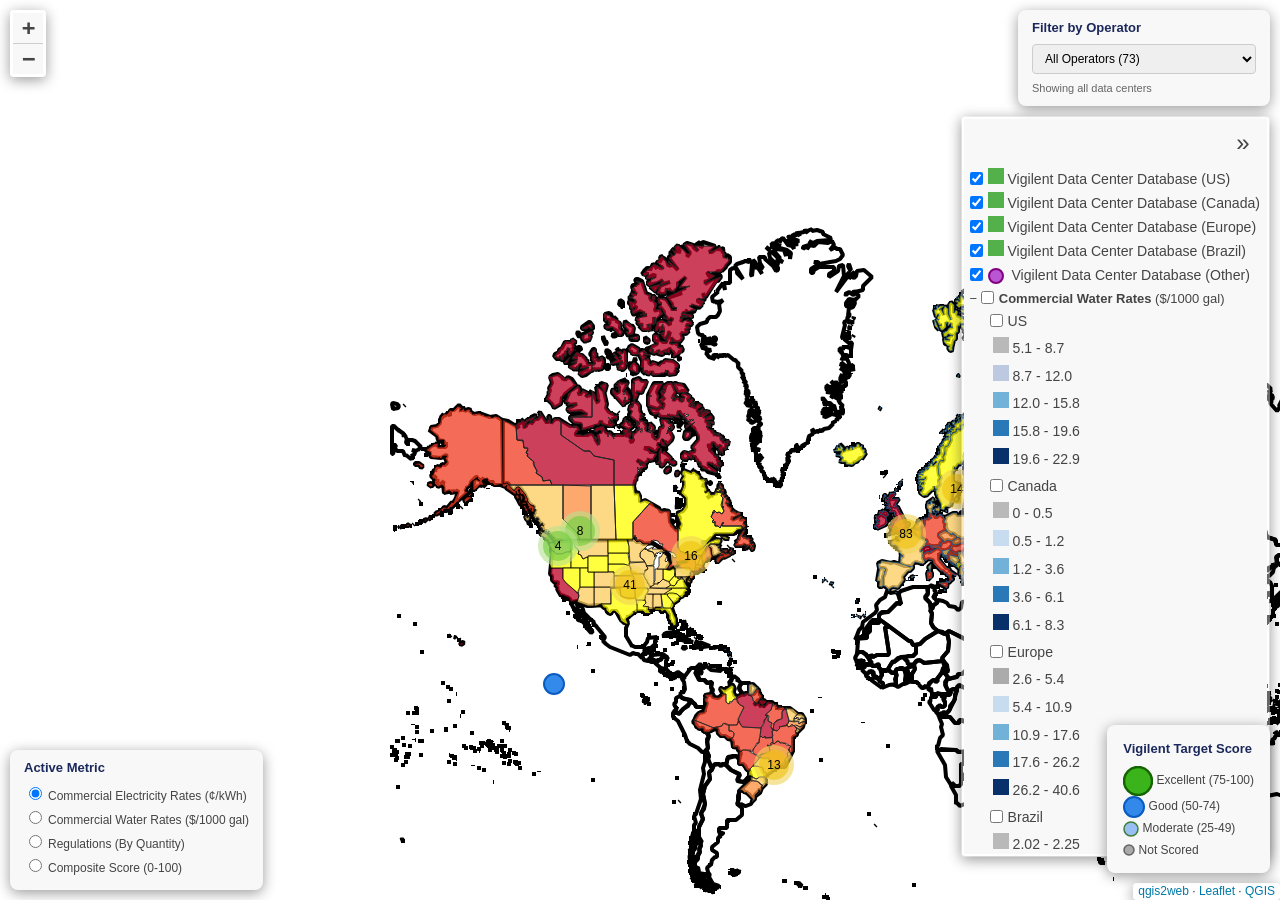
==== commit 26063f15: "Full Vigilent Data Center Map with dynamic scoring pipeline - 225 data centers across US (46), Europ" ====
--- a/qgis2web_2026_04_01-14_53_08_869925/index.html
+++ b/qgis2web_2026_04_01-14_53_08_869925/index.html
@@ -1,2604 +1,2549 @@
-<!doctype html>
-<html lang="en">
-    <head>
-        <meta charset="utf-8">
-        <meta http-equiv="X-UA-Compatible" content="IE=edge">
-        <meta name="viewport" content="initial-scale=1,user-scalable=no,maximum-scale=1,width=device-width">
-        <meta name="mobile-web-app-capable" content="yes">
-        <meta name="apple-mobile-web-app-capable" content="yes">
-        <link rel="stylesheet" href="css/leaflet.css">
-        <link rel="stylesheet" href="css/L.Control.Layers.Tree.css">
-        <link rel="stylesheet" href="css/qgis2web.css">
-        <link rel="stylesheet" href="css/fontawesome-all.min.css">
-        <link rel="stylesheet" href="css/MarkerCluster.css">
-        <link rel="stylesheet" href="css/MarkerCluster.Default.css">
-        <link rel="stylesheet" href="css/leaflet.photon.css">
-        <style>
-        html, body, #map {
-            width: 100%;
-            height: 100%;
-            padding: 0;
-            margin: 0;
-        }
-        </style>
-        <title>Vigilent Data Center Map</title>
-    </head>
-    <body>
-        <div id="map">
-        </div>
-        <script src="js/qgis2web_expressions.js"></script>
-        <script src="js/leaflet.js"></script>
-        <script src="js/L.Control.Layers.Tree.min.js"></script>
-        <script src="js/leaflet.rotatedMarker.js"></script>
-        <script src="js/leaflet.pattern.js"></script>
-        <script src="js/leaflet-hash.js"></script>
-        <script src="js/Autolinker.min.js"></script>
-        <script src="js/rbush.min.js"></script>
-        <script src="js/labelgun.min.js"></script>
-        <script src="js/labels.js"></script>
-        <script src="js/leaflet.photon.js"></script>
-        <script src="js/leaflet.markercluster.js"></script>
-        <script src="data/WorldMap_0.js"></script>
-        <script src="data/BrazilCompositeScore_1.js"></script>
-        <script src="data/BrazilRegulationsByQuantity_2.js"></script>
-        <script src="data/BrazilCommercialElectricityRateskWh_3.js"></script>
-        <script src="data/BrazilCommercialWaterRates1000gallons_4.js"></script>
-        <script src="data/BrazilOutlineMap_5.js"></script>
-        <script src="data/CanadaCompositeScore_6.js"></script>
-        <script src="data/CanadaRegulationsByQuantity_7.js"></script>
-        <script src="data/CanadaCommercialElectricityRatekWh_8.js"></script>
-        <script src="data/CanadaCommercialWaterRate1000gallons_9.js"></script>
-        <script src="data/CanadaOutlineMap_10.js"></script>
-        <script src="data/EuropeCompositeScore_11.js"></script>
-        <script src="data/EuropeRegulationsByQuantity_12.js"></script>
-        <script src="data/EuropeCommercialElectricityRateskWh_13.js"></script>
-        <script src="data/EuropeCommercialWaterRates1000gallons_14.js"></script>
-        <script src="data/USCompositeScore_15.js"></script>
-        <script src="data/USRegulationsByQuantity_16.js"></script>
-        <script src="data/USCommercialElectricityRateskWh_17.js"></script>
-        <script src="data/USCommercialWaterRates1000gallons_18.js"></script>
-        <script src="data/VigilentDataCenterDatabaseBrazil_19.js"></script>
-        <script src="data/VigilentDataCenterDatabaseEurope_20.js"></script>
-        <script src="data/VigilentDataCenterDatabaseCanada_21.js"></script>
-        <script src="data/VigilentDataCenterDatabaseUS_22.js"></script>
-        <script>
-        var map = L.map('map', {
-            zoomControl:false, maxZoom:28, minZoom:1
-        }).fitBounds([[-4.0151388104335695,-153.752379172326],[85.73759822358907,-32.0818835913536]]);
-        var hash = new L.Hash(map);
-        map.attributionControl.setPrefix('<a href="https://github.com/tomchadwin/qgis2web" target="_blank">qgis2web</a> &middot; <a href="https://leafletjs.com" title="A JS library for interactive maps">Leaflet</a> &middot; <a href="https://qgis.org">QGIS</a>');
-        var autolinker = new Autolinker({truncate: {length: 30, location: 'smart'}});
-        // remove popup's row if "visible-with-data"
-        function removeEmptyRowsFromPopupContent(content, feature) {
-         var tempDiv = document.createElement('div');
-         tempDiv.innerHTML = content;
-         var rows = tempDiv.querySelectorAll('tr');
-         for (var i = 0; i < rows.length; i++) {
-             var td = rows[i].querySelector('td.visible-with-data');
-             var key = td ? td.id : '';
-             if (td && td.classList.contains('visible-with-data') && feature.properties[key] == null) {
-                 rows[i].parentNode.removeChild(rows[i]);
-             }
-         }
-         return tempDiv.innerHTML;
-        }
-        // modify popup if contains media
-        function addClassToPopupIfMedia(content, popup) {
-            var tempDiv = document.createElement('div');
-            tempDiv.innerHTML = content;
-            var imgTd = tempDiv.querySelector('td img');
-            if (imgTd) {
-                var src = imgTd.getAttribute('src');
-                if (/\.(jpg|jpeg|png|gif|bmp|webp|avif)$/i.test(src)) {
-                    popup._contentNode.classList.add('media');
-                    setTimeout(function() {
-                        popup.update();
-                    }, 10);
-                } else if (/\.(mp3|wav|ogg|aac)$/i.test(src)) {
-                    var audio = document.createElement('audio');
-                    audio.controls = true;
-                    audio.src = src;
-                    imgTd.parentNode.replaceChild(audio, imgTd);
-                    popup._contentNode.classList.add('media');
-                    setTimeout(function() {
-                        popup.setContent(tempDiv.innerHTML);
-                        popup.update();
-                    }, 10);
-                } else if (/\.(mp4|webm|ogg|mov)$/i.test(src)) {
-                    var video = document.createElement('video');
-                    video.controls = true;
-                    video.src = src;
-                    video.style.width = "400px";
-                    video.style.height = "300px";
-                    video.style.maxHeight = "60vh";
-                    video.style.maxWidth = "60vw";
-                    imgTd.parentNode.replaceChild(video, imgTd);
-                    popup._contentNode.classList.add('media');
-                    // Aggiorna il popup quando il video carica i metadati
-                    video.addEventListener('loadedmetadata', function() {
-                        popup.update();
-                    });
-                    setTimeout(function() {
-                        popup.setContent(tempDiv.innerHTML);
-                        popup.update();
-                    }, 10);
-                } else {
-                    popup._contentNode.classList.remove('media');
-                }
-            } else {
-                popup._contentNode.classList.remove('media');
-            }
-        }
-        var zoomControl = L.control.zoom({
-            position: 'topleft'
-        }).addTo(map);
-        var bounds_group = new L.featureGroup([]);
-        function setBounds() {
-        }
-        function pop_WorldMap_0(feature, layer) {
-            var popupContent = '<table>\
-                    <tr>\
-                        <th scope="row">fid</th>\
-                        <td class="visible-with-data" id="fid">' + (feature.properties['fid'] !== null ? autolinker.link(String(feature.properties['fid']).replace(/'/g, '\'').toLocaleString()) : '') + '</td>\
-                    </tr>\
-                    <tr>\
-                        <th scope="row">iso_a2</th>\
-                        <td class="visible-with-data" id="iso_a2">' + (feature.properties['iso_a2'] !== null ? autolinker.link(String(feature.properties['iso_a2']).replace(/'/g, '\'').toLocaleString()) : '') + '</td>\
-                    </tr>\
-                    <tr>\
-                        <th scope="row">NAME</th>\
-                        <td class="visible-with-data" id="NAME">' + (feature.properties['NAME'] !== null ? autolinker.link(String(feature.properties['NAME']).replace(/'/g, '\'').toLocaleString()) : '') + '</td>\
-                    </tr>\
-                    <tr>\
-                        <th scope="row">FIPS_10_</th>\
-                        <td class="visible-with-data" id="FIPS_10_">' + (feature.properties['FIPS_10_'] !== null ? autolinker.link(String(feature.properties['FIPS_10_']).replace(/'/g, '\'').toLocaleString()) : '') + '</td>\
-                    </tr>\
-                    <tr>\
-                        <th scope="row">ISO_A3</th>\
-                        <td class="visible-with-data" id="ISO_A3">' + (feature.properties['ISO_A3'] !== null ? autolinker.link(String(feature.properties['ISO_A3']).replace(/'/g, '\'').toLocaleString()) : '') + '</td>\
-                    </tr>\
-                    <tr>\
-                        <th scope="row">WB_A2</th>\
-                        <td class="visible-with-data" id="WB_A2">' + (feature.properties['WB_A2'] !== null ? autolinker.link(String(feature.properties['WB_A2']).replace(/'/g, '\'').toLocaleString()) : '') + '</td>\
-                    </tr>\
-                    <tr>\
-                        <th scope="row">WB_A3</th>\
-                        <td class="visible-with-data" id="WB_A3">' + (feature.properties['WB_A3'] !== null ? autolinker.link(String(feature.properties['WB_A3']).replace(/'/g, '\'').toLocaleString()) : '') + '</td>\
-                    </tr>\
-                </table>';
-            var content = removeEmptyRowsFromPopupContent(popupContent, feature);
-			layer.on('popupopen', function(e) {
-				addClassToPopupIfMedia(content, e.popup);
-			});
-			layer.bindPopup(content, { maxHeight: 400 });
-        }
-
-        function style_WorldMap_0_0() {
-            return {
-                pane: 'pane_WorldMap_0',
-                opacity: 1,
-                color: 'rgba(0,0,0,1.0)',
-                dashArray: '',
-                lineCap: 'square',
-                lineJoin: 'bevel',
-                weight: 4.0,
-                fillOpacity: 0,
-                interactive: false,
-            }
-        }
-        map.createPane('pane_WorldMap_0');
-        map.getPane('pane_WorldMap_0').style.zIndex = 400;
-        map.getPane('pane_WorldMap_0').style['mix-blend-mode'] = 'normal';
-        var layer_WorldMap_0 = new L.geoJson(json_WorldMap_0, {
-            attribution: '',
-            interactive: false,
-            dataVar: 'json_WorldMap_0',
-            layerName: 'layer_WorldMap_0',
-            pane: 'pane_WorldMap_0',
-            onEachFeature: pop_WorldMap_0,
-            style: style_WorldMap_0_0,
-        });
-        bounds_group.addLayer(layer_WorldMap_0);
-        map.addLayer(layer_WorldMap_0);
-        function pop_BrazilCompositeScore_1(feature, layer) {
-            var popupContent = '<table>\
-                    <tr>\
-                        <td class="visible-with-data" id="name" colspan="2"><strong>Name</strong><br />' + (feature.properties['name'] !== null ? autolinker.link(String(feature.properties['name']).replace(/'/g, '\'').toLocaleString()) : '') + '</td>\
-                    </tr>\
-                    <tr>\
-                        <th scope="row">Commercial Electricity Rate (¢/kWh)</th>\
-                        <td class="visible-with-data" id="Brazil Statistics_Commercial Electricity Rate (¢/kWh)">' + (feature.properties['Brazil Statistics_Commercial Electricity Rate (¢/kWh)'] !== null ? autolinker.link(String(feature.properties['Brazil Statistics_Commercial Electricity Rate (¢/kWh)']).replace(/'/g, '\'').toLocaleString()) : '') + '</td>\
-                    </tr>\
-                    <tr>\
-                        <th scope="row">Commercial Water Rate ($/1000 gallons)</th>\
-                        <td class="visible-with-data" id="Brazil Statistics_Commercial Water Rate ($/1000 gallons)">' + (feature.properties['Brazil Statistics_Commercial Water Rate ($/1000 gallons)'] !== null ? autolinker.link(String(feature.properties['Brazil Statistics_Commercial Water Rate ($/1000 gallons)']).replace(/'/g, '\'').toLocaleString()) : '') + '</td>\
-                    </tr>\
-                    <tr>\
-                        <th scope="row">Regulations</th>\
-                        <td class="visible-with-data" id="Brazil Statistics_Regulations">' + (feature.properties['Brazil Statistics_Regulations'] !== null ? autolinker.link(String(feature.properties['Brazil Statistics_Regulations']).replace(/'/g, '\'').toLocaleString()) : '') + '</td>\
-                    </tr>\
-                    <tr>\
-                        <th scope="row">Composite Score</th>\
-                        <td class="visible-with-data" id="Composite">' + (feature.properties['Composite'] !== null ? autolinker.link(String(feature.properties['Composite']).replace(/'/g, '\'').toLocaleString()) : '') + '</td>\
-                    </tr>\
-                </table>';
-            var content = removeEmptyRowsFromPopupContent(popupContent, feature);
-			layer.on('popupopen', function(e) {
-				addClassToPopupIfMedia(content, e.popup);
-			});
-			layer.bindPopup(content, { maxHeight: 400 });
-        }
-
-        function style_BrazilCompositeScore_1_0(feature) {
-            if (feature.properties['Composite'] >= 0.000000 && feature.properties['Composite'] <= 33.000000 ) {
-                return {
-                pane: 'pane_BrazilCompositeScore_1',
-                stroke: false,
-                color: 'rgba(120,120,120,0.0)',
-                weight: 0,
-                lineJoin: 'round',
-                lineCap: 'round',
-                fill: true,
-                fillOpacity: 1,
-                fillColor: 'rgba(247,252,245,0.75)',
-                interactive: true,
-            }
-            }
-            if (feature.properties['Composite'] >= 33.000000 && feature.properties['Composite'] <= 67.000000 ) {
-                return {
-                pane: 'pane_BrazilCompositeScore_1',
-                stroke: false,
-                color: 'rgba(120,120,120,0.0)',
-                weight: 0,
-                lineJoin: 'round',
-                lineCap: 'round',
-                fill: true,
-                fillOpacity: 1,
-                fillColor: 'rgba(123,199,124,0.75)',
-                interactive: true,
-            }
-            }
-            if (feature.properties['Composite'] >= 67.000000 && feature.properties['Composite'] <= 100.000000 ) {
-                return {
-                pane: 'pane_BrazilCompositeScore_1',
-                stroke: false,
-                color: 'rgba(120,120,120,0.0)',
-                weight: 0,
-                lineJoin: 'round',
-                lineCap: 'round',
-                fill: true,
-                fillOpacity: 1,
-                fillColor: 'rgba(0,68,27,0.75)',
-                interactive: true,
-            }
-            }
-        }
-        map.createPane('pane_BrazilCompositeScore_1');
-        map.getPane('pane_BrazilCompositeScore_1').style.zIndex = 401;
-        map.getPane('pane_BrazilCompositeScore_1').style['mix-blend-mode'] = 'normal';
-        var layer_BrazilCompositeScore_1 = new L.geoJson(json_BrazilCompositeScore_1, {
-            attribution: '',
-            interactive: true,
-            dataVar: 'json_BrazilCompositeScore_1',
-            layerName: 'layer_BrazilCompositeScore_1',
-            pane: 'pane_BrazilCompositeScore_1',
-            onEachFeature: pop_BrazilCompositeScore_1,
-            style: style_BrazilCompositeScore_1_0,
-        });
-        bounds_group.addLayer(layer_BrazilCompositeScore_1);
-        // layer_BrazilCompositeScore_1 not added by default (toggle on via layer control)
-        function pop_BrazilRegulationsByQuantity_2(feature, layer) {
-            var popupContent = '<table>\
-                    <tr>\
-                        <td class="visible-with-data" id="name" colspan="2"><strong>Name</strong><br />' + (feature.properties['name'] !== null ? autolinker.link(String(feature.properties['name']).replace(/'/g, '\'').toLocaleString()) : '') + '</td>\
-                    </tr>\
-                    <tr>\
-                        <th scope="row">Commercial Electricity Rate (¢/kWh)</th>\
-                        <td class="visible-with-data" id="Brazil Statistics_Commercial Electricity Rate (¢/kWh)">' + (feature.properties['Brazil Statistics_Commercial Electricity Rate (¢/kWh)'] !== null ? autolinker.link(String(feature.properties['Brazil Statistics_Commercial Electricity Rate (¢/kWh)']).replace(/'/g, '\'').toLocaleString()) : '') + '</td>\
-                    </tr>\
-                    <tr>\
-                        <th scope="row">Commercial Water Rate ($/1000 gallons)</th>\
-                        <td class="visible-with-data" id="Brazil Statistics_Commercial Water Rate ($/1000 gallons)">' + (feature.properties['Brazil Statistics_Commercial Water Rate ($/1000 gallons)'] !== null ? autolinker.link(String(feature.properties['Brazil Statistics_Commercial Water Rate ($/1000 gallons)']).replace(/'/g, '\'').toLocaleString()) : '') + '</td>\
-                    </tr>\
-                    <tr>\
-                        <th scope="row">Regulations</th>\
-                        <td class="visible-with-data" id="Brazil Statistics_Regulations">' + (feature.properties['Brazil Statistics_Regulations'] !== null ? autolinker.link(String(feature.properties['Brazil Statistics_Regulations']).replace(/'/g, '\'').toLocaleString()) : '') + '</td>\
-                    </tr>\
-                    <tr>\
-                        <th scope="row">Composite Score</th>\
-                        <td class="visible-with-data" id="Composite">' + (feature.properties['Composite'] !== null ? autolinker.link(String(feature.properties['Composite']).replace(/'/g, '\'').toLocaleString()) : '') + '</td>\
-                    </tr>\
-                </table>';
-            var content = removeEmptyRowsFromPopupContent(popupContent, feature);
-			layer.on('popupopen', function(e) {
-				addClassToPopupIfMedia(content, e.popup);
-			});
-			layer.bindPopup(content, { maxHeight: 400 });
-        }
-
-        function style_BrazilRegulationsByQuantity_2_0(feature) {
-            var regText = feature.properties['Brazil Statistics_Regulations'] || '';
-            var regLen = regText.length;
-            if (regLen >= 0 && regLen <= 1) {
-                return {
-                pane: 'pane_BrazilRegulationsByQuantity_2',
-                stroke: false,
-                color: 'rgba(120,120,120,0.0)',
-                weight: 0,
-                lineJoin: 'round',
-                lineCap: 'round',
-                fill: true,
-                fillOpacity: 1,
-                fillColor: 'rgba(247,251,255,0.75)',
-                interactive: true,
-            }
-            }
-            if (regLen >= 1 && regLen <= 10) {
-                return {
-                pane: 'pane_BrazilRegulationsByQuantity_2',
-                stroke: false,
-                color: 'rgba(120,120,120,0.0)',
-                weight: 0,
-                lineJoin: 'round',
-                lineCap: 'round',
-                fill: true,
-                fillOpacity: 1,
-                fillColor: 'rgba(115,178,216,0.75)',
-                interactive: true,
-            }
-            }
-            if (regLen >= 10) {
-                return {
-                pane: 'pane_BrazilRegulationsByQuantity_2',
-                stroke: false,
-                color: 'rgba(120,120,120,0.0)',
-                weight: 0,
-                lineJoin: 'round',
-                lineCap: 'round',
-                fill: true,
-                fillOpacity: 1,
-                fillColor: 'rgba(19,114,255,0.75)',
-                interactive: true,
-            }
-            }
-        }
-        map.createPane('pane_BrazilRegulationsByQuantity_2');
-        map.getPane('pane_BrazilRegulationsByQuantity_2').style.zIndex = 402;
-        map.getPane('pane_BrazilRegulationsByQuantity_2').style['mix-blend-mode'] = 'normal';
-        var layer_BrazilRegulationsByQuantity_2 = new L.geoJson(json_BrazilRegulationsByQuantity_2, {
-            attribution: '',
-            interactive: true,
-            dataVar: 'json_BrazilRegulationsByQuantity_2',
-            layerName: 'layer_BrazilRegulationsByQuantity_2',
-            pane: 'pane_BrazilRegulationsByQuantity_2',
-            onEachFeature: pop_BrazilRegulationsByQuantity_2,
-            style: style_BrazilRegulationsByQuantity_2_0,
-        });
-        bounds_group.addLayer(layer_BrazilRegulationsByQuantity_2);
-        // layer_BrazilRegulationsByQuantity_2 not added by default
-        function pop_BrazilCommercialElectricityRateskWh_3(feature, layer) {
-            var popupContent = '<table>\
-                    <tr>\
-                        <td class="visible-with-data" id="name" colspan="2"><strong>Name</strong><br />' + (feature.properties['name'] !== null ? autolinker.link(String(feature.properties['name']).replace(/'/g, '\'').toLocaleString()) : '') + '</td>\
-                    </tr>\
-                    <tr>\
-                        <th scope="row">Commercial Electricity Rate (¢/kWh)</th>\
-                        <td class="visible-with-data" id="Brazil Statistics_Commercial Electricity Rate (¢/kWh)">' + (feature.properties['Brazil Statistics_Commercial Electricity Rate (¢/kWh)'] !== null ? autolinker.link(String(feature.properties['Brazil Statistics_Commercial Electricity Rate (¢/kWh)']).replace(/'/g, '\'').toLocaleString()) : '') + '</td>\
-                    </tr>\
-                    <tr>\
-                        <th scope="row">Commercial Water Rate ($/1000 gallons)</th>\
-                        <td class="visible-with-data" id="Brazil Statistics_Commercial Water Rate ($/1000 gallons)">' + (feature.properties['Brazil Statistics_Commercial Water Rate ($/1000 gallons)'] !== null ? autolinker.link(String(feature.properties['Brazil Statistics_Commercial Water Rate ($/1000 gallons)']).replace(/'/g, '\'').toLocaleString()) : '') + '</td>\
-                    </tr>\
-                    <tr>\
-                        <th scope="row">Regulations</th>\
-                        <td class="visible-with-data" id="Brazil Statistics_Regulations">' + (feature.properties['Brazil Statistics_Regulations'] !== null ? autolinker.link(String(feature.properties['Brazil Statistics_Regulations']).replace(/'/g, '\'').toLocaleString()) : '') + '</td>\
-                    </tr>\
-                    <tr>\
-                        <th scope="row">Composite Score</th>\
-                        <td class="visible-with-data" id="Composite">' + (feature.properties['Composite'] !== null ? autolinker.link(String(feature.properties['Composite']).replace(/'/g, '\'').toLocaleString()) : '') + '</td>\
-                    </tr>\
-                </table>';
-            var content = removeEmptyRowsFromPopupContent(popupContent, feature);
-			layer.on('popupopen', function(e) {
-				addClassToPopupIfMedia(content, e.popup);
-			});
-			layer.bindPopup(content, { maxHeight: 400 });
-        }
-
-        function style_BrazilCommercialElectricityRateskWh_3_0(feature) {
-            if (feature.properties['Brazil Statistics_Commercial Electricity Rate (¢/kWh)'] >= 12.150000 && feature.properties['Brazil Statistics_Commercial Electricity Rate (¢/kWh)'] <= 12.800000 ) {
-                return {
-                pane: 'pane_BrazilCommercialElectricityRateskWh_3',
-                stroke: false,
-                color: 'rgba(120,120,120,0.0)',
-                weight: 0,
-                lineJoin: 'round',
-                lineCap: 'round',
-                fill: true,
-                fillOpacity: 1,
-                fillColor: 'rgba(255,255,0,0.75)',
-                interactive: true,
-            }
-            }
-            if (feature.properties['Brazil Statistics_Commercial Electricity Rate (¢/kWh)'] >= 12.800000 && feature.properties['Brazil Statistics_Commercial Electricity Rate (¢/kWh)'] <= 14.050000 ) {
-                return {
-                pane: 'pane_BrazilCommercialElectricityRateskWh_3',
-                stroke: false,
-                color: 'rgba(120,120,120,0.0)',
-                weight: 0,
-                lineJoin: 'round',
-                lineCap: 'round',
-                fill: true,
-                fillOpacity: 1,
-                fillColor: 'rgba(254,204,92,0.75)',
-                interactive: true,
-            }
-            }
-            if (feature.properties['Brazil Statistics_Commercial Electricity Rate (¢/kWh)'] >= 14.050000 && feature.properties['Brazil Statistics_Commercial Electricity Rate (¢/kWh)'] <= 15.570000 ) {
-                return {
-                pane: 'pane_BrazilCommercialElectricityRateskWh_3',
-                stroke: false,
-                color: 'rgba(120,120,120,0.0)',
-                weight: 0,
-                lineJoin: 'round',
-                lineCap: 'round',
-                fill: true,
-                fillOpacity: 1,
-                fillColor: 'rgba(253,141,60,0.75)',
-                interactive: true,
-            }
-            }
-            if (feature.properties['Brazil Statistics_Commercial Electricity Rate (¢/kWh)'] >= 15.570000 && feature.properties['Brazil Statistics_Commercial Electricity Rate (¢/kWh)'] <= 16.900000 ) {
-                return {
-                pane: 'pane_BrazilCommercialElectricityRateskWh_3',
-                stroke: false,
-                color: 'rgba(120,120,120,0.0)',
-                weight: 0,
-                lineJoin: 'round',
-                lineCap: 'round',
-                fill: true,
-                fillOpacity: 1,
-                fillColor: 'rgba(240,59,32,0.75)',
-                interactive: true,
-            }
-            }
-            if (feature.properties['Brazil Statistics_Commercial Electricity Rate (¢/kWh)'] >= 16.900000 && feature.properties['Brazil Statistics_Commercial Electricity Rate (¢/kWh)'] <= 18.610000 ) {
-                return {
-                pane: 'pane_BrazilCommercialElectricityRateskWh_3',
-                stroke: false,
-                color: 'rgba(120,120,120,0.0)',
-                weight: 0,
-                lineJoin: 'round',
-                lineCap: 'round',
-                fill: true,
-                fillOpacity: 1,
-                fillColor: 'rgba(189,0,38,0.75)',
-                interactive: true,
-            }
-            }
-        }
-        map.createPane('pane_BrazilCommercialElectricityRateskWh_3');
-        map.getPane('pane_BrazilCommercialElectricityRateskWh_3').style.zIndex = 403;
-        map.getPane('pane_BrazilCommercialElectricityRateskWh_3').style['mix-blend-mode'] = 'normal';
-        var layer_BrazilCommercialElectricityRateskWh_3 = new L.geoJson(json_BrazilCommercialElectricityRateskWh_3, {
-            attribution: '',
-            interactive: true,
-            dataVar: 'json_BrazilCommercialElectricityRateskWh_3',
-            layerName: 'layer_BrazilCommercialElectricityRateskWh_3',
-            pane: 'pane_BrazilCommercialElectricityRateskWh_3',
-            onEachFeature: pop_BrazilCommercialElectricityRateskWh_3,
-            style: style_BrazilCommercialElectricityRateskWh_3_0,
-        });
-        bounds_group.addLayer(layer_BrazilCommercialElectricityRateskWh_3);
-        // layer_BrazilCommercialElectricityRateskWh_3 not added by default
-        function pop_BrazilCommercialWaterRates1000gallons_4(feature, layer) {
-            var popupContent = '<table>\
-                    <tr>\
-                        <td class="visible-with-data" id="name" colspan="2"><strong>Name</strong><br />' + (feature.properties['name'] !== null ? autolinker.link(String(feature.properties['name']).replace(/'/g, '\'').toLocaleString()) : '') + '</td>\
-                    </tr>\
-                    <tr>\
-                        <th scope="row">Commercial Electricity Rate (¢/kWh)</th>\
-                        <td class="visible-with-data" id="Brazil Statistics_Commercial Electricity Rate (¢/kWh)">' + (feature.properties['Brazil Statistics_Commercial Electricity Rate (¢/kWh)'] !== null ? autolinker.link(String(feature.properties['Brazil Statistics_Commercial Electricity Rate (¢/kWh)']).replace(/'/g, '\'').toLocaleString()) : '') + '</td>\
-                    </tr>\
-                    <tr>\
-                        <th scope="row">Commercial Water Rate ($/1000 gallons)</th>\
-                        <td class="visible-with-data" id="Brazil Statistics_Commercial Water Rate ($/1000 gallons)">' + (feature.properties['Brazil Statistics_Commercial Water Rate ($/1000 gallons)'] !== null ? autolinker.link(String(feature.properties['Brazil Statistics_Commercial Water Rate ($/1000 gallons)']).replace(/'/g, '\'').toLocaleString()) : '') + '</td>\
-                    </tr>\
-                    <tr>\
-                        <th scope="row">Regulations</th>\
-                        <td class="visible-with-data" id="Brazil Statistics_Regulations">' + (feature.properties['Brazil Statistics_Regulations'] !== null ? autolinker.link(String(feature.properties['Brazil Statistics_Regulations']).replace(/'/g, '\'').toLocaleString()) : '') + '</td>\
-                    </tr>\
-                    <tr>\
-                        <th scope="row">Composite Score</th>\
-                        <td class="visible-with-data" id="Composite">' + (feature.properties['Composite'] !== null ? autolinker.link(String(feature.properties['Composite']).replace(/'/g, '\'').toLocaleString()) : '') + '</td>\
-                    </tr>\
-                </table>';
-            var content = removeEmptyRowsFromPopupContent(popupContent, feature);
-			layer.on('popupopen', function(e) {
-				addClassToPopupIfMedia(content, e.popup);
-			});
-			layer.bindPopup(content, { maxHeight: 400 });
-        }
-
-        function style_BrazilCommercialWaterRates1000gallons_4_0(feature) {
-            if (feature.properties['Brazil Statistics_Commercial Water Rate ($/1000 gallons)'] >= 2.020000 && feature.properties['Brazil Statistics_Commercial Water Rate ($/1000 gallons)'] <= 2.250000 ) {
-                return {
-                pane: 'pane_BrazilCommercialWaterRates1000gallons_4',
-                stroke: false,
-                color: 'rgba(120,120,120,0.0)',
-                weight: 0,
-                lineJoin: 'round',
-                lineCap: 'round',
-                fill: true,
-                fillOpacity: 1,
-                fillColor: 'rgba(185,185,185,0.75)',
-                interactive: true,
-            }
-            }
-            if (feature.properties['Brazil Statistics_Commercial Water Rate ($/1000 gallons)'] >= 2.250000 && feature.properties['Brazil Statistics_Commercial Water Rate ($/1000 gallons)'] <= 3.170000 ) {
-                return {
-                pane: 'pane_BrazilCommercialWaterRates1000gallons_4',
-                stroke: false,
-                color: 'rgba(120,120,120,0.0)',
-                weight: 0,
-                lineJoin: 'round',
-                lineCap: 'round',
-                fill: true,
-                fillOpacity: 1,
-                fillColor: 'rgba(200,220,240,0.75)',
-                interactive: true,
-            }
-            }
-            if (feature.properties['Brazil Statistics_Commercial Water Rate ($/1000 gallons)'] >= 3.170000 && feature.properties['Brazil Statistics_Commercial Water Rate ($/1000 gallons)'] <= 3.870000 ) {
-                return {
-                pane: 'pane_BrazilCommercialWaterRates1000gallons_4',
-                stroke: false,
-                color: 'rgba(120,120,120,0.0)',
-                weight: 0,
-                lineJoin: 'round',
-                lineCap: 'round',
-                fill: true,
-                fillOpacity: 1,
-                fillColor: 'rgba(115,178,216,0.75)',
-                interactive: true,
-            }
-            }
-            if (feature.properties['Brazil Statistics_Commercial Water Rate ($/1000 gallons)'] >= 3.870000 && feature.properties['Brazil Statistics_Commercial Water Rate ($/1000 gallons)'] <= 5.340000 ) {
-                return {
-                pane: 'pane_BrazilCommercialWaterRates1000gallons_4',
-                stroke: false,
-                color: 'rgba(120,120,120,0.0)',
-                weight: 0,
-                lineJoin: 'round',
-                lineCap: 'round',
-                fill: true,
-                fillOpacity: 1,
-                fillColor: 'rgba(41,121,185,0.75)',
-                interactive: true,
-            }
-            }
-            if (feature.properties['Brazil Statistics_Commercial Water Rate ($/1000 gallons)'] >= 5.340000 && feature.properties['Brazil Statistics_Commercial Water Rate ($/1000 gallons)'] <= 6.440000 ) {
-                return {
-                pane: 'pane_BrazilCommercialWaterRates1000gallons_4',
-                stroke: false,
-                color: 'rgba(120,120,120,0.0)',
-                weight: 0,
-                lineJoin: 'round',
-                lineCap: 'round',
-                fill: true,
-                fillOpacity: 1,
-                fillColor: 'rgba(8,48,107,0.75)',
-                interactive: true,
-            }
-            }
-        }
-        map.createPane('pane_BrazilCommercialWaterRates1000gallons_4');
-        map.getPane('pane_BrazilCommercialWaterRates1000gallons_4').style.zIndex = 404;
-        map.getPane('pane_BrazilCommercialWaterRates1000gallons_4').style['mix-blend-mode'] = 'normal';
-        var layer_BrazilCommercialWaterRates1000gallons_4 = new L.geoJson(json_BrazilCommercialWaterRates1000gallons_4, {
-            attribution: '',
-            interactive: true,
-            dataVar: 'json_BrazilCommercialWaterRates1000gallons_4',
-            layerName: 'layer_BrazilCommercialWaterRates1000gallons_4',
-            pane: 'pane_BrazilCommercialWaterRates1000gallons_4',
-            onEachFeature: pop_BrazilCommercialWaterRates1000gallons_4,
-            style: style_BrazilCommercialWaterRates1000gallons_4_0,
-        });
-        bounds_group.addLayer(layer_BrazilCommercialWaterRates1000gallons_4);
-        // layer_BrazilCommercialWaterRates1000gallons_4 not added by default
-        function pop_BrazilOutlineMap_5(feature, layer) {
-            var popupContent = '<table>\
-                    <tr>\
-                        <th scope="row">Name</th>\
-                        <td class="visible-with-data" id="name">' + (feature.properties['name'] !== null ? autolinker.link(String(feature.properties['name']).replace(/'/g, '\'').toLocaleString()) : '') + '</td>\
-                    </tr>\
-                    <tr>\
-                        <th scope="row">Commercial Electricity Rate (¢/kWh)</th>\
-                        <td class="visible-with-data" id="Brazil Statistics_Commercial Electricity Rate (¢/kWh)">' + (feature.properties['Brazil Statistics_Commercial Electricity Rate (¢/kWh)'] !== null ? autolinker.link(String(feature.properties['Brazil Statistics_Commercial Electricity Rate (¢/kWh)']).replace(/'/g, '\'').toLocaleString()) : '') + '</td>\
-                    </tr>\
-                    <tr>\
-                        <th scope="row">Commercial Water Rate ($/1000 gallons)</th>\
-                        <td class="visible-with-data" id="Brazil Statistics_Commercial Water Rate ($/1000 gallons)">' + (feature.properties['Brazil Statistics_Commercial Water Rate ($/1000 gallons)'] !== null ? autolinker.link(String(feature.properties['Brazil Statistics_Commercial Water Rate ($/1000 gallons)']).replace(/'/g, '\'').toLocaleString()) : '') + '</td>\
-                    </tr>\
-                    <tr>\
-                        <th scope="row">Regulations</th>\
-                        <td class="visible-with-data" id="Brazil Statistics_Regulations">' + (feature.properties['Brazil Statistics_Regulations'] !== null ? autolinker.link(String(feature.properties['Brazil Statistics_Regulations']).replace(/'/g, '\'').toLocaleString()) : '') + '</td>\
-                    </tr>\
-                </table>';
-            var content = removeEmptyRowsFromPopupContent(popupContent, feature);
-			layer.on('popupopen', function(e) {
-				addClassToPopupIfMedia(content, e.popup);
-			});
-			layer.bindPopup(content, { maxHeight: 400 });
-        }
-
-        function style_BrazilOutlineMap_5_0() {
-            return {
-                pane: 'pane_BrazilOutlineMap_5',
-                opacity: 1,
-                color: 'rgba(35,35,35,0.75)',
-                dashArray: '',
-                lineCap: 'butt',
-                lineJoin: 'miter',
-                weight: 1.0, 
-                fillOpacity: 0,
-                interactive: false,
-            }
-        }
-        map.createPane('pane_BrazilOutlineMap_5');
-        map.getPane('pane_BrazilOutlineMap_5').style.zIndex = 405;
-        map.getPane('pane_BrazilOutlineMap_5').style['mix-blend-mode'] = 'normal';
-        var layer_BrazilOutlineMap_5 = new L.geoJson(json_BrazilOutlineMap_5, {
-            attribution: '',
-            interactive: false,
-            dataVar: 'json_BrazilOutlineMap_5',
-            layerName: 'layer_BrazilOutlineMap_5',
-            pane: 'pane_BrazilOutlineMap_5',
-            onEachFeature: pop_BrazilOutlineMap_5,
-            style: style_BrazilOutlineMap_5_0,
-        });
-        bounds_group.addLayer(layer_BrazilOutlineMap_5);
-        map.addLayer(layer_BrazilOutlineMap_5);
-        function pop_CanadaCompositeScore_6(feature, layer) {
-            var popupContent = '<table>\
-                    <tr>\
-                        <td class="visible-with-data" id="PRENAME" colspan="2"><strong>Name</strong><br />' + (feature.properties['PRENAME'] !== null ? autolinker.link(String(feature.properties['PRENAME']).replace(/'/g, '\'').toLocaleString()) : '') + '</td>\
-                    </tr>\
-                    <tr>\
-                        <th scope="row">Commercial Electricity Rate (¢/kWh)</th>\
-                        <td class="visible-with-data" id="Canada Statistics_Commercial Electricity Rate (¢/kWh)">' + (feature.properties['Canada Statistics_Commercial Electricity Rate (¢/kWh)'] !== null ? autolinker.link(String(feature.properties['Canada Statistics_Commercial Electricity Rate (¢/kWh)']).replace(/'/g, '\'').toLocaleString()) : '') + '</td>\
-                    </tr>\
-                    <tr>\
-                        <th scope="row">Commercial Water Rate ($/1000 gallons)</th>\
-                        <td class="visible-with-data" id="Canada Statistics_Commercial Water Rate ($/1000 gallons)">' + (feature.properties['Canada Statistics_Commercial Water Rate ($/1000 gallons)'] !== null ? autolinker.link(String(feature.properties['Canada Statistics_Commercial Water Rate ($/1000 gallons)']).replace(/'/g, '\'').toLocaleString()) : '') + '</td>\
-                    </tr>\
-                    <tr>\
-                        <th scope="row">Regulations</th>\
-                        <td class="visible-with-data" id="Canada Statistics_Regulations">' + (feature.properties['Canada Statistics_Regulations'] !== null ? autolinker.link(String(feature.properties['Canada Statistics_Regulations']).replace(/'/g, '\'').toLocaleString()) : '') + '</td>\
-                    </tr>\
-                    <tr>\
-                        <th scope="row">Composite Score</th>\
-                        <td class="visible-with-data" id="Composite">' + (feature.properties['Composite'] !== null ? autolinker.link(String(feature.properties['Composite']).replace(/'/g, '\'').toLocaleString()) : '') + '</td>\
-                    </tr>\
-                </table>';
-            var content = removeEmptyRowsFromPopupContent(popupContent, feature);
-			layer.on('popupopen', function(e) {
-				addClassToPopupIfMedia(content, e.popup);
-			});
-			layer.bindPopup(content, { maxHeight: 400 });
-        }
-
-        function style_CanadaCompositeScore_6_0(feature) {
-            if (feature.properties['Composite'] >= 0.000000 && feature.properties['Composite'] <= 33.000000 ) {
-                return {
-                pane: 'pane_CanadaCompositeScore_6',
-                stroke: false,
-                color: 'rgba(120,120,120,0.0)',
-                weight: 0,
-                lineJoin: 'round',
-                lineCap: 'round',
-                fill: true,
-                fillOpacity: 1,
-                fillColor: 'rgba(247,252,245,0.75)',
-                interactive: true,
-            }
-            }
-            if (feature.properties['Composite'] >= 33.000000 && feature.properties['Composite'] <= 67.000000 ) {
-                return {
-                pane: 'pane_CanadaCompositeScore_6',
-                stroke: false,
-                color: 'rgba(120,120,120,0.0)',
-                weight: 0,
-                lineJoin: 'round',
-                lineCap: 'round',
-                fill: true,
-                fillOpacity: 1,
-                fillColor: 'rgba(123,199,124,0.75)',
-                interactive: true,
-            }
-            }
-            if (feature.properties['Composite'] >= 67.000000 && feature.properties['Composite'] <= 100.000000 ) {
-                return {
-                pane: 'pane_CanadaCompositeScore_6',
-                stroke: false,
-                color: 'rgba(120,120,120,0.0)',
-                weight: 0,
-                lineJoin: 'round',
-                lineCap: 'round',
-                fill: true,
-                fillOpacity: 1,
-                fillColor: 'rgba(0,68,27,0.75)',
-                interactive: true,
-            }
-            }
-        }
-        map.createPane('pane_CanadaCompositeScore_6');
-        map.getPane('pane_CanadaCompositeScore_6').style.zIndex = 406;
-        map.getPane('pane_CanadaCompositeScore_6').style['mix-blend-mode'] = 'normal';
-        var layer_CanadaCompositeScore_6 = new L.geoJson(json_CanadaCompositeScore_6, {
-            attribution: '',
-            interactive: true,
-            dataVar: 'json_CanadaCompositeScore_6',
-            layerName: 'layer_CanadaCompositeScore_6',
-            pane: 'pane_CanadaCompositeScore_6',
-            onEachFeature: pop_CanadaCompositeScore_6,
-            style: style_CanadaCompositeScore_6_0,
-        });
-        bounds_group.addLayer(layer_CanadaCompositeScore_6);
-        // layer_CanadaCompositeScore_6 not added by default
-        function pop_CanadaRegulationsByQuantity_7(feature, layer) {
-            var popupContent = '<table>\
-                    <tr>\
-                        <td class="visible-with-data" id="PRENAME" colspan="2"><strong>Name</strong><br />' + (feature.properties['PRENAME'] !== null ? autolinker.link(String(feature.properties['PRENAME']).replace(/'/g, '\'').toLocaleString()) : '') + '</td>\
-                    </tr>\
-                    <tr>\
-                        <th scope="row">Commercial Electricity Rate (¢/kWh)</th>\
-                        <td class="visible-with-data" id="Canada Statistics_Commercial Electricity Rate (¢/kWh)">' + (feature.properties['Canada Statistics_Commercial Electricity Rate (¢/kWh)'] !== null ? autolinker.link(String(feature.properties['Canada Statistics_Commercial Electricity Rate (¢/kWh)']).replace(/'/g, '\'').toLocaleString()) : '') + '</td>\
-                    </tr>\
-                    <tr>\
-                        <th scope="row">Commercial Water Rate ($/1000 gallons)</th>\
-                        <td class="visible-with-data" id="Canada Statistics_Commercial Water Rate ($/1000 gallons)">' + (feature.properties['Canada Statistics_Commercial Water Rate ($/1000 gallons)'] !== null ? autolinker.link(String(feature.properties['Canada Statistics_Commercial Water Rate ($/1000 gallons)']).replace(/'/g, '\'').toLocaleString()) : '') + '</td>\
-                    </tr>\
-                    <tr>\
-                        <th scope="row">Regulations</th>\
-                        <td class="visible-with-data" id="Canada Statistics_Regulations">' + (feature.properties['Canada Statistics_Regulations'] !== null ? autolinker.link(String(feature.properties['Canada Statistics_Regulations']).replace(/'/g, '\'').toLocaleString()) : '') + '</td>\
-                    </tr>\
-                    <tr>\
-                        <th scope="row">Composite Score</th>\
-                        <td class="visible-with-data" id="Composite">' + (feature.properties['Composite'] !== null ? autolinker.link(String(feature.properties['Composite']).replace(/'/g, '\'').toLocaleString()) : '') + '</td>\
-                    </tr>\
-                </table>';
-            var content = removeEmptyRowsFromPopupContent(popupContent, feature);
-			layer.on('popupopen', function(e) {
-				addClassToPopupIfMedia(content, e.popup);
-			});
-			layer.bindPopup(content, { maxHeight: 400 });
-        }
-
-        function style_CanadaRegulationsByQuantity_7_0(feature) {
-            var regText = feature.properties['Canada Statistics_Regulations'] || '';
-            var regLen = regText.length;
-            if (regLen >= 0 && regLen <= 1) {
-                return {
-                pane: 'pane_CanadaRegulationsByQuantity_7',
-                stroke: false,
-                color: 'rgba(120,120,120,0.0)',
-                weight: 0,
-                lineJoin: 'round',
-                lineCap: 'round',
-                fill: true,
-                fillOpacity: 1,
-                fillColor: 'rgba(247,251,255,0.75)',
-                interactive: true,
-            }
-            }
-            if (regLen >= 1 && regLen <= 33) {
-                return {
-                pane: 'pane_CanadaRegulationsByQuantity_7',
-                stroke: false,
-                color: 'rgba(120,120,120,0.0)',
-                weight: 0,
-                lineJoin: 'round',
-                lineCap: 'round',
-                fill: true,
-                fillOpacity: 1,
-                fillColor: 'rgba(115,178,216,0.75)',
-                interactive: true,
-            }
-            }
-            if (regLen >= 33) {
-                return {
-                pane: 'pane_CanadaRegulationsByQuantity_7',
-                stroke: false,
-                color: 'rgba(120,120,120,0.0)',
-                weight: 0,
-                lineJoin: 'round',
-                lineCap: 'round',
-                fill: true,
-                fillOpacity: 1,
-                fillColor: 'rgba(19,114,255,0.75)',
-                interactive: true,
-            }
-            }
-        }
-        map.createPane('pane_CanadaRegulationsByQuantity_7');
-        map.getPane('pane_CanadaRegulationsByQuantity_7').style.zIndex = 407;
-        map.getPane('pane_CanadaRegulationsByQuantity_7').style['mix-blend-mode'] = 'normal';
-        var layer_CanadaRegulationsByQuantity_7 = new L.geoJson(json_CanadaRegulationsByQuantity_7, {
-            attribution: '',
-            interactive: true,
-            dataVar: 'json_CanadaRegulationsByQuantity_7',
-            layerName: 'layer_CanadaRegulationsByQuantity_7',
-            pane: 'pane_CanadaRegulationsByQuantity_7',
-            onEachFeature: pop_CanadaRegulationsByQuantity_7,
-            style: style_CanadaRegulationsByQuantity_7_0,
-        });
-        bounds_group.addLayer(layer_CanadaRegulationsByQuantity_7);
-        // layer_CanadaRegulationsByQuantity_7 not added by default
-        function pop_CanadaCommercialElectricityRatekWh_8(feature, layer) {
-            var popupContent = '<table>\
-                    <tr>\
-                        <td class="visible-with-data" id="PRENAME" colspan="2"><strong>Name</strong><br />' + (feature.properties['PRENAME'] !== null ? autolinker.link(String(feature.properties['PRENAME']).replace(/'/g, '\'').toLocaleString()) : '') + '</td>\
-                    </tr>\
-                    <tr>\
-                        <th scope="row">Commercial Electricity Rate (¢/kWh)</th>\
-                        <td class="visible-with-data" id="Canada Statistics_Commercial Electricity Rate (¢/kWh)">' + (feature.properties['Canada Statistics_Commercial Electricity Rate (¢/kWh)'] !== null ? autolinker.link(String(feature.properties['Canada Statistics_Commercial Electricity Rate (¢/kWh)']).replace(/'/g, '\'').toLocaleString()) : '') + '</td>\
-                    </tr>\
-                    <tr>\
-                        <th scope="row">Commercial Water Rate ($/1000 gallons)</th>\
-                        <td class="visible-with-data" id="Canada Statistics_Commercial Water Rate ($/1000 gallons)">' + (feature.properties['Canada Statistics_Commercial Water Rate ($/1000 gallons)'] !== null ? autolinker.link(String(feature.properties['Canada Statistics_Commercial Water Rate ($/1000 gallons)']).replace(/'/g, '\'').toLocaleString()) : '') + '</td>\
-                    </tr>\
-                    <tr>\
-                        <th scope="row">Regulations</th>\
-                        <td class="visible-with-data" id="Canada Statistics_Regulations">' + (feature.properties['Canada Statistics_Regulations'] !== null ? autolinker.link(String(feature.properties['Canada Statistics_Regulations']).replace(/'/g, '\'').toLocaleString()) : '') + '</td>\
-                    </tr>\
-                    <tr>\
-                        <th scope="row">Composite Score</th>\
-                        <td class="visible-with-data" id="Composite">' + (feature.properties['Composite'] !== null ? autolinker.link(String(feature.properties['Composite']).replace(/'/g, '\'').toLocaleString()) : '') + '</td>\
-                    </tr>\
-                </table>';
-            var content = removeEmptyRowsFromPopupContent(popupContent, feature);
-			layer.on('popupopen', function(e) {
-				addClassToPopupIfMedia(content, e.popup);
-			});
-			layer.bindPopup(content, { maxHeight: 400 });
-        }
-
-        function style_CanadaCommercialElectricityRatekWh_8_0(feature) {
-            if (feature.properties['Canada Statistics_Commercial Electricity Rate (¢/kWh)'] >= 0.000000 && feature.properties['Canada Statistics_Commercial Electricity Rate (¢/kWh)'] <= 2.900000 ) {
-                return {
-                pane: 'pane_CanadaCommercialElectricityRatekWh_8',
-                stroke: false,
-                color: 'rgba(120,120,120,0.0)',
-                weight: 0,
-                lineJoin: 'round',
-                lineCap: 'round',
-                fill: true,
-                fillOpacity: 1,
-                fillColor: 'rgba(255,255,0,0.75)',
-                interactive: true,
-            }
-            }
-            if (feature.properties['Canada Statistics_Commercial Electricity Rate (¢/kWh)'] >= 2.900000 && feature.properties['Canada Statistics_Commercial Electricity Rate (¢/kWh)'] <= 5.500000 ) {
-                return {
-                pane: 'pane_CanadaCommercialElectricityRatekWh_8',
-                stroke: false,
-                color: 'rgba(120,120,120,0.0)',
-                weight: 0,
-                lineJoin: 'round',
-                lineCap: 'round',
-                fill: true,
-                fillOpacity: 1,
-                fillColor: 'rgba(254,204,92,0.75)',
-                interactive: true,
-            }
-            }
-            if (feature.properties['Canada Statistics_Commercial Electricity Rate (¢/kWh)'] >= 5.500000 && feature.properties['Canada Statistics_Commercial Electricity Rate (¢/kWh)'] <= 7.900000 ) {
-                return {
-                pane: 'pane_CanadaCommercialElectricityRatekWh_8',
-                stroke: false,
-                color: 'rgba(120,120,120,0.0)',
-                weight: 0,
-                lineJoin: 'round',
-                lineCap: 'round',
-                fill: true,
-                fillOpacity: 1,
-                fillColor: 'rgba(253,141,60,0.75)',
-                interactive: true,
-            }
-            }
-            if (feature.properties['Canada Statistics_Commercial Electricity Rate (¢/kWh)'] >= 7.900000 && feature.properties['Canada Statistics_Commercial Electricity Rate (¢/kWh)'] <= 20.500000 ) {
-                return {
-                pane: 'pane_CanadaCommercialElectricityRatekWh_8',
-                stroke: false,
-                color: 'rgba(120,120,120,0.0)',
-                weight: 0,
-                lineJoin: 'round',
-                lineCap: 'round',
-                fill: true,
-                fillOpacity: 1,
-                fillColor: 'rgba(240,59,32,0.75)',
-                interactive: true,
-            }
-            }
-            if (feature.properties['Canada Statistics_Commercial Electricity Rate (¢/kWh)'] >= 20.500000 && feature.properties['Canada Statistics_Commercial Electricity Rate (¢/kWh)'] <= 45.400000 ) {
-                return {
-                pane: 'pane_CanadaCommercialElectricityRatekWh_8',
-                stroke: false,
-                color: 'rgba(120,120,120,0.0)',
-                weight: 0,
-                lineJoin: 'round',
-                lineCap: 'round',
-                fill: true,
-                fillOpacity: 1,
-                fillColor: 'rgba(189,0,38,0.75)',
-                interactive: true,
-            }
-            }
-        }
-        map.createPane('pane_CanadaCommercialElectricityRatekWh_8');
-        map.getPane('pane_CanadaCommercialElectricityRatekWh_8').style.zIndex = 408;
-        map.getPane('pane_CanadaCommercialElectricityRatekWh_8').style['mix-blend-mode'] = 'normal';
-        var layer_CanadaCommercialElectricityRatekWh_8 = new L.geoJson(json_CanadaCommercialElectricityRatekWh_8, {
-            attribution: '',
-            interactive: true,
-            dataVar: 'json_CanadaCommercialElectricityRatekWh_8',
-            layerName: 'layer_CanadaCommercialElectricityRatekWh_8',
-            pane: 'pane_CanadaCommercialElectricityRatekWh_8',
-            onEachFeature: pop_CanadaCommercialElectricityRatekWh_8,
-            style: style_CanadaCommercialElectricityRatekWh_8_0,
-        });
-        bounds_group.addLayer(layer_CanadaCommercialElectricityRatekWh_8);
-        // layer_CanadaCommercialElectricityRatekWh_8 not added by default
-        function pop_CanadaCommercialWaterRate1000gallons_9(feature, layer) {
-            var popupContent = '<table>\
-                    <tr>\
-                        <td class="visible-with-data" id="PRENAME" colspan="2"><strong>Name</strong><br />' + (feature.properties['PRENAME'] !== null ? autolinker.link(String(feature.properties['PRENAME']).replace(/'/g, '\'').toLocaleString()) : '') + '</td>\
-                    </tr>\
-                    <tr>\
-                        <th scope="row">Commercial Electricity Rate (¢/kWh)</th>\
-                        <td class="visible-with-data" id="Canada Statistics_Commercial Electricity Rate (¢/kWh)">' + (feature.properties['Canada Statistics_Commercial Electricity Rate (¢/kWh)'] !== null ? autolinker.link(String(feature.properties['Canada Statistics_Commercial Electricity Rate (¢/kWh)']).replace(/'/g, '\'').toLocaleString()) : '') + '</td>\
-                    </tr>\
-                    <tr>\
-                        <th scope="row">Commercial Water Rate ($/1000 gallons)</th>\
-                        <td class="visible-with-data" id="Canada Statistics_Commercial Water Rate ($/1000 gallons)">' + (feature.properties['Canada Statistics_Commercial Water Rate ($/1000 gallons)'] !== null ? autolinker.link(String(feature.properties['Canada Statistics_Commercial Water Rate ($/1000 gallons)']).replace(/'/g, '\'').toLocaleString()) : '') + '</td>\
-                    </tr>\
-                    <tr>\
-                        <th scope="row">Regulations</th>\
-                        <td class="visible-with-data" id="Canada Statistics_Regulations">' + (feature.properties['Canada Statistics_Regulations'] !== null ? autolinker.link(String(feature.properties['Canada Statistics_Regulations']).replace(/'/g, '\'').toLocaleString()) : '') + '</td>\
-                    </tr>\
-                    <tr>\
-                        <th scope="row">Composite Score</th>\
-                        <td class="visible-with-data" id="Composite">' + (feature.properties['Composite'] !== null ? autolinker.link(String(feature.properties['Composite']).replace(/'/g, '\'').toLocaleString()) : '') + '</td>\
-                    </tr>\
-                </table>';
-            var content = removeEmptyRowsFromPopupContent(popupContent, feature);
-			layer.on('popupopen', function(e) {
-				addClassToPopupIfMedia(content, e.popup);
-			});
-			layer.bindPopup(content, { maxHeight: 400 });
-        }
-
-        function style_CanadaCommercialWaterRate1000gallons_9_0(feature) {
-            if (feature.properties['Canada Statistics_Commercial Water Rate ($/1000 gallons)'] >= 0.000000 && feature.properties['Canada Statistics_Commercial Water Rate ($/1000 gallons)'] <= 0.500000 ) {
-                return {
-                pane: 'pane_CanadaCommercialWaterRate1000gallons_9',
-                stroke: false,
-                color: 'rgba(120,120,120,0.0)',
-                weight: 0,
-                lineJoin: 'round',
-                lineCap: 'round',
-                fill: true,
-                fillOpacity: 1,
-                fillColor: 'rgba(185,185,185,0.75)',
-                interactive: true,
-            }
-            }
-            if (feature.properties['Canada Statistics_Commercial Water Rate ($/1000 gallons)'] >= 0.500000 && feature.properties['Canada Statistics_Commercial Water Rate ($/1000 gallons)'] <= 1.200000 ) {
-                return {
-                pane: 'pane_CanadaCommercialWaterRate1000gallons_9',
-                stroke: false,
-                color: 'rgba(120,120,120,0.0)',
-                weight: 0,
-                lineJoin: 'round',
-                lineCap: 'round',
-                fill: true,
-                fillOpacity: 1,
-                fillColor: 'rgba(200,220,240,0.75)',
-                interactive: true,
-            }
-            }
-            if (feature.properties['Canada Statistics_Commercial Water Rate ($/1000 gallons)'] >= 1.200000 && feature.properties['Canada Statistics_Commercial Water Rate ($/1000 gallons)'] <= 3.600000 ) {
-                return {
-                pane: 'pane_CanadaCommercialWaterRate1000gallons_9',
-                stroke: false,
-                color: 'rgba(120,120,120,0.0)',
-                weight: 0,
-                lineJoin: 'round',
-                lineCap: 'round',
-                fill: true,
-                fillOpacity: 1,
-                fillColor: 'rgba(115,178,216,0.75)',
-                interactive: true,
-            }
-            }
-            if (feature.properties['Canada Statistics_Commercial Water Rate ($/1000 gallons)'] >= 3.600000 && feature.properties['Canada Statistics_Commercial Water Rate ($/1000 gallons)'] <= 6.100000 ) {
-                return {
-                pane: 'pane_CanadaCommercialWaterRate1000gallons_9',
-                stroke: false,
-                color: 'rgba(120,120,120,0.0)',
-                weight: 0,
-                lineJoin: 'round',
-                lineCap: 'round',
-                fill: true,
-                fillOpacity: 1,
-                fillColor: 'rgba(41,121,185,0.75)',
-                interactive: true,
-            }
-            }
-            if (feature.properties['Canada Statistics_Commercial Water Rate ($/1000 gallons)'] >= 6.100000 && feature.properties['Canada Statistics_Commercial Water Rate ($/1000 gallons)'] <= 8.320000 ) {
-                return {
-                pane: 'pane_CanadaCommercialWaterRate1000gallons_9',
-                stroke: false,
-                color: 'rgba(120,120,120,0.0)',
-                weight: 0,
-                lineJoin: 'round',
-                lineCap: 'round',
-                fill: true,
-                fillOpacity: 1,
-                fillColor: 'rgba(8,48,107,0.75)',
-                interactive: true,
-            }
-            }
-        }
-        map.createPane('pane_CanadaCommercialWaterRate1000gallons_9');
-        map.getPane('pane_CanadaCommercialWaterRate1000gallons_9').style.zIndex = 409;
-        map.getPane('pane_CanadaCommercialWaterRate1000gallons_9').style['mix-blend-mode'] = 'normal';
-        var layer_CanadaCommercialWaterRate1000gallons_9 = new L.geoJson(json_CanadaCommercialWaterRate1000gallons_9, {
-            attribution: '',
-            interactive: true,
-            dataVar: 'json_CanadaCommercialWaterRate1000gallons_9',
-            layerName: 'layer_CanadaCommercialWaterRate1000gallons_9',
-            pane: 'pane_CanadaCommercialWaterRate1000gallons_9',
-            onEachFeature: pop_CanadaCommercialWaterRate1000gallons_9,
-            style: style_CanadaCommercialWaterRate1000gallons_9_0,
-        });
-        bounds_group.addLayer(layer_CanadaCommercialWaterRate1000gallons_9);
-        // layer_CanadaCommercialWaterRate1000gallons_9 not added by default
-        function pop_CanadaOutlineMap_10(feature, layer) {
-            var popupContent = '<table>\
-                    <tr>\
-                        <th scope="row">PRUID</th>\
-                        <td class="visible-with-data" id="PRUID">' + (feature.properties['PRUID'] !== null ? autolinker.link(String(feature.properties['PRUID']).replace(/'/g, '\'').toLocaleString()) : '') + '</td>\
-                    </tr>\
-                    <tr>\
-                        <th scope="row">PRNAME</th>\
-                        <td class="visible-with-data" id="PRNAME">' + (feature.properties['PRNAME'] !== null ? autolinker.link(String(feature.properties['PRNAME']).replace(/'/g, '\'').toLocaleString()) : '') + '</td>\
-                    </tr>\
-                    <tr>\
-                        <th scope="row">PRENAME</th>\
-                        <td class="visible-with-data" id="PRENAME">' + (feature.properties['PRENAME'] !== null ? autolinker.link(String(feature.properties['PRENAME']).replace(/'/g, '\'').toLocaleString()) : '') + '</td>\
-                    </tr>\
-                    <tr>\
-                        <th scope="row">PRFNAME</th>\
-                        <td class="visible-with-data" id="PRFNAME">' + (feature.properties['PRFNAME'] !== null ? autolinker.link(String(feature.properties['PRFNAME']).replace(/'/g, '\'').toLocaleString()) : '') + '</td>\
-                    </tr>\
-                    <tr>\
-                        <th scope="row">PREABBR</th>\
-                        <td class="visible-with-data" id="PREABBR">' + (feature.properties['PREABBR'] !== null ? autolinker.link(String(feature.properties['PREABBR']).replace(/'/g, '\'').toLocaleString()) : '') + '</td>\
-                    </tr>\
-                    <tr>\
-                        <th scope="row">PRFABBR</th>\
-                        <td class="visible-with-data" id="PRFABBR">' + (feature.properties['PRFABBR'] !== null ? autolinker.link(String(feature.properties['PRFABBR']).replace(/'/g, '\'').toLocaleString()) : '') + '</td>\
-                    </tr>\
-                </table>';
-            var content = removeEmptyRowsFromPopupContent(popupContent, feature);
-			layer.on('popupopen', function(e) {
-				addClassToPopupIfMedia(content, e.popup);
-			});
-			layer.bindPopup(content, { maxHeight: 400 });
-        }
-
-        function style_CanadaOutlineMap_10_0() {
-            return {
-                pane: 'pane_CanadaOutlineMap_10',
-                opacity: 1,
-                color: 'rgba(35,35,35,1.0)',
-                dashArray: '',
-                lineCap: 'butt',
-                lineJoin: 'miter',
-                weight: 1.0, 
-                fillOpacity: 0,
-                interactive: false,
-            }
-        }
-        map.createPane('pane_CanadaOutlineMap_10');
-        map.getPane('pane_CanadaOutlineMap_10').style.zIndex = 410;
-        map.getPane('pane_CanadaOutlineMap_10').style['mix-blend-mode'] = 'normal';
-        var layer_CanadaOutlineMap_10 = new L.geoJson(json_CanadaOutlineMap_10, {
-            attribution: '',
-            interactive: false,
-            dataVar: 'json_CanadaOutlineMap_10',
-            layerName: 'layer_CanadaOutlineMap_10',
-            pane: 'pane_CanadaOutlineMap_10',
-            onEachFeature: pop_CanadaOutlineMap_10,
-            style: style_CanadaOutlineMap_10_0,
-        });
-        bounds_group.addLayer(layer_CanadaOutlineMap_10);
-        map.addLayer(layer_CanadaOutlineMap_10);
-        function pop_EuropeCompositeScore_11(feature, layer) {
-            var popupContent = '<table>\
-                    <tr>\
-                        <td class="visible-with-data" id="NAME" colspan="2"><strong>Name</strong><br />' + (feature.properties['NAME'] !== null ? autolinker.link(String(feature.properties['NAME']).replace(/'/g, '\'').toLocaleString()) : '') + '</td>\
-                    </tr>\
-                    <tr>\
-                        <th scope="row">Commercial Electricity Rate (¢/kWh)</th>\
-                        <td class="visible-with-data" id="Europe Statistics_Commercial Electricity Rate (¢/kWh)">' + (feature.properties['Europe Statistics_Commercial Electricity Rate (¢/kWh)'] !== null ? autolinker.link(String(feature.properties['Europe Statistics_Commercial Electricity Rate (¢/kWh)']).replace(/'/g, '\'').toLocaleString()) : '') + '</td>\
-                    </tr>\
-                    <tr>\
-                        <th scope="row">Commercial Water Rate ($/1000 gallons)</th>\
-                        <td class="visible-with-data" id="Europe Statistics_Commercial Water Rate ($/1000 gallons)">' + (feature.properties['Europe Statistics_Commercial Water Rate ($/1000 gallons)'] !== null ? autolinker.link(String(feature.properties['Europe Statistics_Commercial Water Rate ($/1000 gallons)']).replace(/'/g, '\'').toLocaleString()) : '') + '</td>\
-                    </tr>\
-                    <tr>\
-                        <th scope="row">Regulations</th>\
-                        <td class="visible-with-data" id="Europe Statistics_Regulations">' + (feature.properties['Europe Statistics_Regulations'] !== null ? autolinker.link(String(feature.properties['Europe Statistics_Regulations']).replace(/'/g, '\'').toLocaleString()) : '') + '</td>\
-                    </tr>\
-                    <tr>\
-                        <th scope="row">Composite Score</th>\
-                        <td class="visible-with-data" id="Composite">' + (feature.properties['Composite'] !== null ? autolinker.link(String(feature.properties['Composite']).replace(/'/g, '\'').toLocaleString()) : '') + '</td>\
-                    </tr>\
-                </table>';
-            var content = removeEmptyRowsFromPopupContent(popupContent, feature);
-			layer.on('popupopen', function(e) {
-				addClassToPopupIfMedia(content, e.popup);
-			});
-			layer.bindPopup(content, { maxHeight: 400 });
-        }
-
-        function style_EuropeCompositeScore_11_0(feature) {
-            if (feature.properties['Composite'] >= 0.000000 && feature.properties['Composite'] <= 33.000000 ) {
-                return {
-                pane: 'pane_EuropeCompositeScore_11',
-                opacity: 1,
-                color: 'rgba(0,0,0,0.75)',
-                dashArray: '',
-                lineCap: 'butt',
-                lineJoin: 'miter',
-                weight: 1.0, 
-                fill: true,
-                fillOpacity: 1,
-                fillColor: 'rgba(247,252,245,0.75)',
-                interactive: true,
-            }
-            }
-            if (feature.properties['Composite'] >= 33.000000 && feature.properties['Composite'] <= 67.000000 ) {
-                return {
-                pane: 'pane_EuropeCompositeScore_11',
-                opacity: 1,
-                color: 'rgba(0,0,0,0.75)',
-                dashArray: '',
-                lineCap: 'butt',
-                lineJoin: 'miter',
-                weight: 1.0, 
-                fill: true,
-                fillOpacity: 1,
-                fillColor: 'rgba(123,199,124,0.75)',
-                interactive: true,
-            }
-            }
-            if (feature.properties['Composite'] >= 67.000000 && feature.properties['Composite'] <= 100.000000 ) {
-                return {
-                pane: 'pane_EuropeCompositeScore_11',
-                opacity: 1,
-                color: 'rgba(0,0,0,0.75)',
-                dashArray: '',
-                lineCap: 'butt',
-                lineJoin: 'miter',
-                weight: 1.0, 
-                fill: true,
-                fillOpacity: 1,
-                fillColor: 'rgba(0,68,27,0.75)',
-                interactive: true,
-            }
-            }
-        }
-        map.createPane('pane_EuropeCompositeScore_11');
-        map.getPane('pane_EuropeCompositeScore_11').style.zIndex = 411;
-        map.getPane('pane_EuropeCompositeScore_11').style['mix-blend-mode'] = 'normal';
-        var layer_EuropeCompositeScore_11 = new L.geoJson(json_EuropeCompositeScore_11, {
-            attribution: '',
-            interactive: true,
-            dataVar: 'json_EuropeCompositeScore_11',
-            layerName: 'layer_EuropeCompositeScore_11',
-            pane: 'pane_EuropeCompositeScore_11',
-            onEachFeature: pop_EuropeCompositeScore_11,
-            style: style_EuropeCompositeScore_11_0,
-        });
-        bounds_group.addLayer(layer_EuropeCompositeScore_11);
-        // layer_EuropeCompositeScore_11 not added by default
-        function pop_EuropeRegulationsByQuantity_12(feature, layer) {
-            var popupContent = '<table>\
-                    <tr>\
-                        <td class="visible-with-data" id="NAME" colspan="2"><strong>Name</strong><br />' + (feature.properties['NAME'] !== null ? autolinker.link(String(feature.properties['NAME']).replace(/'/g, '\'').toLocaleString()) : '') + '</td>\
-                    </tr>\
-                    <tr>\
-                        <th scope="row">Commercial Electricity Rate (¢/kWh)</th>\
-                        <td class="visible-with-data" id="Europe Statistics_Commercial Electricity Rate (¢/kWh)">' + (feature.properties['Europe Statistics_Commercial Electricity Rate (¢/kWh)'] !== null ? autolinker.link(String(feature.properties['Europe Statistics_Commercial Electricity Rate (¢/kWh)']).replace(/'/g, '\'').toLocaleString()) : '') + '</td>\
-                    </tr>\
-                    <tr>\
-                        <th scope="row">Commercial Water Rate ($/1000 gallons)</th>\
-                        <td class="visible-with-data" id="Europe Statistics_Commercial Water Rate ($/1000 gallons)">' + (feature.properties['Europe Statistics_Commercial Water Rate ($/1000 gallons)'] !== null ? autolinker.link(String(feature.properties['Europe Statistics_Commercial Water Rate ($/1000 gallons)']).replace(/'/g, '\'').toLocaleString()) : '') + '</td>\
-                    </tr>\
-                    <tr>\
-                        <th scope="row">Regulations</th>\
-                        <td class="visible-with-data" id="Europe Statistics_Regulations">' + (feature.properties['Europe Statistics_Regulations'] !== null ? autolinker.link(String(feature.properties['Europe Statistics_Regulations']).replace(/'/g, '\'').toLocaleString()) : '') + '</td>\
-                    </tr>\
-                    <tr>\
-                        <th scope="row">Composite Score</th>\
-                        <td class="visible-with-data" id="Composite">' + (feature.properties['Composite'] !== null ? autolinker.link(String(feature.properties['Composite']).replace(/'/g, '\'').toLocaleString()) : '') + '</td>\
-                    </tr>\
-                </table>';
-            var content = removeEmptyRowsFromPopupContent(popupContent, feature);
-			layer.on('popupopen', function(e) {
-				addClassToPopupIfMedia(content, e.popup);
-			});
-			layer.bindPopup(content, { maxHeight: 400 });
-        }
-
-        function style_EuropeRegulationsByQuantity_12_0(feature) {
-            var regText = feature.properties['Europe Statistics_Regulations'] || '';
-            var regLen = regText.length;
-            if (regLen >= 0 && regLen <= 1) {
-                return {
-                pane: 'pane_EuropeRegulationsByQuantity_12',
-                opacity: 1,
-                color: 'rgba(0,0,0,0.75)',
-                dashArray: '',
-                lineCap: 'butt',
-                lineJoin: 'miter',
-                weight: 1.0,
-                fill: true,
-                fillOpacity: 1,
-                fillColor: 'rgba(247,251,255,0.75)',
-                interactive: true,
-            }
-            }
-            if (regLen >= 1 && regLen <= 10) {
-                return {
-                pane: 'pane_EuropeRegulationsByQuantity_12',
-                opacity: 1,
-                color: 'rgba(0,0,0,0.75)',
-                dashArray: '',
-                lineCap: 'butt',
-                lineJoin: 'miter',
-                weight: 1.0,
-                fill: true,
-                fillOpacity: 1,
-                fillColor: 'rgba(115,178,216,0.75)',
-                interactive: true,
-            }
-            }
-            if (regLen >= 10) {
-                return {
-                pane: 'pane_EuropeRegulationsByQuantity_12',
-                opacity: 1,
-                color: 'rgba(0,0,0,0.75)',
-                dashArray: '',
-                lineCap: 'butt',
-                lineJoin: 'miter',
-                weight: 1.0,
-                fill: true,
-                fillOpacity: 1,
-                fillColor: 'rgba(19,114,255,0.75)',
-                interactive: true,
-            }
-            }
-        }
-        map.createPane('pane_EuropeRegulationsByQuantity_12');
-        map.getPane('pane_EuropeRegulationsByQuantity_12').style.zIndex = 412;
-        map.getPane('pane_EuropeRegulationsByQuantity_12').style['mix-blend-mode'] = 'normal';
-        var layer_EuropeRegulationsByQuantity_12 = new L.geoJson(json_EuropeRegulationsByQuantity_12, {
-            attribution: '',
-            interactive: true,
-            dataVar: 'json_EuropeRegulationsByQuantity_12',
-            layerName: 'layer_EuropeRegulationsByQuantity_12',
-            pane: 'pane_EuropeRegulationsByQuantity_12',
-            onEachFeature: pop_EuropeRegulationsByQuantity_12,
-            style: style_EuropeRegulationsByQuantity_12_0,
-        });
-        bounds_group.addLayer(layer_EuropeRegulationsByQuantity_12);
-        // layer_EuropeRegulationsByQuantity_12 not added by default
-        function pop_EuropeCommercialElectricityRateskWh_13(feature, layer) {
-            var popupContent = '<table>\
-                    <tr>\
-                        <td class="visible-with-data" id="NAME" colspan="2"><strong>Name</strong><br />' + (feature.properties['NAME'] !== null ? autolinker.link(String(feature.properties['NAME']).replace(/'/g, '\'').toLocaleString()) : '') + '</td>\
-                    </tr>\
-                    <tr>\
-                        <th scope="row">Commercial Electricity Rate (¢/kWh)</th>\
-                        <td class="visible-with-data" id="Europe Statistics_Commercial Electricity Rate (¢/kWh)">' + (feature.properties['Europe Statistics_Commercial Electricity Rate (¢/kWh)'] !== null ? autolinker.link(String(feature.properties['Europe Statistics_Commercial Electricity Rate (¢/kWh)']).replace(/'/g, '\'').toLocaleString()) : '') + '</td>\
-                    </tr>\
-                    <tr>\
-                        <th scope="row">Commercial Water Rate ($/1000 gallons)</th>\
-                        <td class="visible-with-data" id="Europe Statistics_Commercial Water Rate ($/1000 gallons)">' + (feature.properties['Europe Statistics_Commercial Water Rate ($/1000 gallons)'] !== null ? autolinker.link(String(feature.properties['Europe Statistics_Commercial Water Rate ($/1000 gallons)']).replace(/'/g, '\'').toLocaleString()) : '') + '</td>\
-                    </tr>\
-                    <tr>\
-                        <th scope="row">Regulations</th>\
-                        <td class="visible-with-data" id="Europe Statistics_Regulations">' + (feature.properties['Europe Statistics_Regulations'] !== null ? autolinker.link(String(feature.properties['Europe Statistics_Regulations']).replace(/'/g, '\'').toLocaleString()) : '') + '</td>\
-                    </tr>\
-                    <tr>\
-                        <th scope="row">Composite Score</th>\
-                        <td class="visible-with-data" id="Composite">' + (feature.properties['Composite'] !== null ? autolinker.link(String(feature.properties['Composite']).replace(/'/g, '\'').toLocaleString()) : '') + '</td>\
-                    </tr>\
-                </table>';
-            var content = removeEmptyRowsFromPopupContent(popupContent, feature);
-			layer.on('popupopen', function(e) {
-				addClassToPopupIfMedia(content, e.popup);
-			});
-			layer.bindPopup(content, { maxHeight: 400 });
-        }
-
-        function style_EuropeCommercialElectricityRateskWh_13_0(feature) {
-            if (feature.properties['Europe Statistics_Commercial Electricity Rate (¢/kWh)'] >= 8.500000 && feature.properties['Europe Statistics_Commercial Electricity Rate (¢/kWh)'] <= 11.000000 ) {
-                return {
-                pane: 'pane_EuropeCommercialElectricityRateskWh_13',
-                opacity: 1,
-                color: 'rgba(38,89,128,0.75)',
-                dashArray: '',
-                lineCap: 'butt',
-                lineJoin: 'miter',
-                weight: 1.0, 
-                fill: true,
-                fillOpacity: 1,
-                fillColor: 'rgba(255,255,0,0.75)',
-                interactive: true,
-            }
-            }
-            if (feature.properties['Europe Statistics_Commercial Electricity Rate (¢/kWh)'] >= 11.000000 && feature.properties['Europe Statistics_Commercial Electricity Rate (¢/kWh)'] <= 16.000000 ) {
-                return {
-                pane: 'pane_EuropeCommercialElectricityRateskWh_13',
-                opacity: 1,
-                color: 'rgba(38,89,128,0.75)',
-                dashArray: '',
-                lineCap: 'butt',
-                lineJoin: 'miter',
-                weight: 1.0, 
-                fill: true,
-                fillOpacity: 1,
-                fillColor: 'rgba(254,204,92,0.75)',
-                interactive: true,
-            }
-            }
-            if (feature.properties['Europe Statistics_Commercial Electricity Rate (¢/kWh)'] >= 16.000000 && feature.properties['Europe Statistics_Commercial Electricity Rate (¢/kWh)'] <= 19.000000 ) {
-                return {
-                pane: 'pane_EuropeCommercialElectricityRateskWh_13',
-                opacity: 1,
-                color: 'rgba(38,89,128,0.75)',
-                dashArray: '',
-                lineCap: 'butt',
-                lineJoin: 'miter',
-                weight: 1.0, 
-                fill: true,
-                fillOpacity: 1,
-                fillColor: 'rgba(253,141,60,0.75)',
-                interactive: true,
-            }
-            }
-            if (feature.properties['Europe Statistics_Commercial Electricity Rate (¢/kWh)'] >= 19.000000 && feature.properties['Europe Statistics_Commercial Electricity Rate (¢/kWh)'] <= 25.000000 ) {
-                return {
-                pane: 'pane_EuropeCommercialElectricityRateskWh_13',
-                opacity: 1,
-                color: 'rgba(38,89,128,0.75)',
-                dashArray: '',
-                lineCap: 'butt',
-                lineJoin: 'miter',
-                weight: 1.0, 
-                fill: true,
-                fillOpacity: 1,
-                fillColor: 'rgba(240,59,32,0.75)',
-                interactive: true,
-            }
-            }
-            if (feature.properties['Europe Statistics_Commercial Electricity Rate (¢/kWh)'] >= 25.000000 && feature.properties['Europe Statistics_Commercial Electricity Rate (¢/kWh)'] <= 34.000000 ) {
-                return {
-                pane: 'pane_EuropeCommercialElectricityRateskWh_13',
-                opacity: 1,
-                color: 'rgba(38,89,128,0.75)',
-                dashArray: '',
-                lineCap: 'butt',
-                lineJoin: 'miter',
-                weight: 1.0, 
-                fill: true,
-                fillOpacity: 1,
-                fillColor: 'rgba(189,0,38,0.75)',
-                interactive: true,
-            }
-            }
-        }
-        map.createPane('pane_EuropeCommercialElectricityRateskWh_13');
-        map.getPane('pane_EuropeCommercialElectricityRateskWh_13').style.zIndex = 413;
-        map.getPane('pane_EuropeCommercialElectricityRateskWh_13').style['mix-blend-mode'] = 'normal';
-        var layer_EuropeCommercialElectricityRateskWh_13 = new L.geoJson(json_EuropeCommercialElectricityRateskWh_13, {
-            attribution: '',
-            interactive: true,
-            dataVar: 'json_EuropeCommercialElectricityRateskWh_13',
-            layerName: 'layer_EuropeCommercialElectricityRateskWh_13',
-            pane: 'pane_EuropeCommercialElectricityRateskWh_13',
-            onEachFeature: pop_EuropeCommercialElectricityRateskWh_13,
-            style: style_EuropeCommercialElectricityRateskWh_13_0,
-        });
-        bounds_group.addLayer(layer_EuropeCommercialElectricityRateskWh_13);
-        // layer_EuropeCommercialElectricityRateskWh_13 not added by default
-        function pop_EuropeCommercialWaterRates1000gallons_14(feature, layer) {
-            var popupContent = '<table>\
-                    <tr>\
-                        <td class="visible-with-data" id="NAME" colspan="2"><strong>Name</strong><br />' + (feature.properties['NAME'] !== null ? autolinker.link(String(feature.properties['NAME']).replace(/'/g, '\'').toLocaleString()) : '') + '</td>\
-                    </tr>\
-                    <tr>\
-                        <th scope="row">Commercial Electricity Rate (¢/kWh)</th>\
-                        <td class="visible-with-data" id="Europe Statistics_Commercial Electricity Rate (¢/kWh)">' + (feature.properties['Europe Statistics_Commercial Electricity Rate (¢/kWh)'] !== null ? autolinker.link(String(feature.properties['Europe Statistics_Commercial Electricity Rate (¢/kWh)']).replace(/'/g, '\'').toLocaleString()) : '') + '</td>\
-                    </tr>\
-                    <tr>\
-                        <th scope="row">Commercial Water Rate ($/1000 gallons)</th>\
-                        <td class="visible-with-data" id="Europe Statistics_Commercial Water Rate ($/1000 gallons)">' + (feature.properties['Europe Statistics_Commercial Water Rate ($/1000 gallons)'] !== null ? autolinker.link(String(feature.properties['Europe Statistics_Commercial Water Rate ($/1000 gallons)']).replace(/'/g, '\'').toLocaleString()) : '') + '</td>\
-                    </tr>\
-                    <tr>\
-                        <th scope="row">Regulations</th>\
-                        <td class="visible-with-data" id="Europe Statistics_Regulations">' + (feature.properties['Europe Statistics_Regulations'] !== null ? autolinker.link(String(feature.properties['Europe Statistics_Regulations']).replace(/'/g, '\'').toLocaleString()) : '') + '</td>\
-                    </tr>\
-                    <tr>\
-                        <th scope="row">Composite Score</th>\
-                        <td class="visible-with-data" id="Composite">' + (feature.properties['Composite'] !== null ? autolinker.link(String(feature.properties['Composite']).replace(/'/g, '\'').toLocaleString()) : '') + '</td>\
-                    </tr>\
-                </table>';
-            var content = removeEmptyRowsFromPopupContent(popupContent, feature);
-			layer.on('popupopen', function(e) {
-				addClassToPopupIfMedia(content, e.popup);
-			});
-			layer.bindPopup(content, { maxHeight: 400 });
-        }
-
-        function style_EuropeCommercialWaterRates1000gallons_14_0(feature) {
-            if (feature.properties['Europe Statistics_Commercial Water Rate ($/1000 gallons)'] >= 2.620000 && feature.properties['Europe Statistics_Commercial Water Rate ($/1000 gallons)'] <= 5.360000 ) {
-                return {
-                pane: 'pane_EuropeCommercialWaterRates1000gallons_14',
-                opacity: 1,
-                color: 'rgba(0,0,0,0.75)',
-                dashArray: '',
-                lineCap: 'butt',
-                lineJoin: 'miter',
-                weight: 1.0, 
-                fill: true,
-                fillOpacity: 1,
-                fillColor: 'rgba(171,171,171,0.75)',
-                interactive: true,
-            }
-            }
-            if (feature.properties['Europe Statistics_Commercial Water Rate ($/1000 gallons)'] >= 5.360000 && feature.properties['Europe Statistics_Commercial Water Rate ($/1000 gallons)'] <= 10.900000 ) {
-                return {
-                pane: 'pane_EuropeCommercialWaterRates1000gallons_14',
-                opacity: 1,
-                color: 'rgba(0,0,0,0.75)',
-                dashArray: '',
-                lineCap: 'butt',
-                lineJoin: 'miter',
-                weight: 1.0, 
-                fill: true,
-                fillOpacity: 1,
-                fillColor: 'rgba(200,220,240,0.75)',
-                interactive: true,
-            }
-            }
-            if (feature.properties['Europe Statistics_Commercial Water Rate ($/1000 gallons)'] >= 10.900000 && feature.properties['Europe Statistics_Commercial Water Rate ($/1000 gallons)'] <= 17.570000 ) {
-                return {
-                pane: 'pane_EuropeCommercialWaterRates1000gallons_14',
-                opacity: 1,
-                color: 'rgba(0,0,0,0.75)',
-                dashArray: '',
-                lineCap: 'butt',
-                lineJoin: 'miter',
-                weight: 1.0, 
-                fill: true,
-                fillOpacity: 1,
-                fillColor: 'rgba(115,178,216,0.75)',
-                interactive: true,
-            }
-            }
-            if (feature.properties['Europe Statistics_Commercial Water Rate ($/1000 gallons)'] >= 17.570000 && feature.properties['Europe Statistics_Commercial Water Rate ($/1000 gallons)'] <= 26.160000 ) {
-                return {
-                pane: 'pane_EuropeCommercialWaterRates1000gallons_14',
-                opacity: 1,
-                color: 'rgba(0,0,0,0.75)',
-                dashArray: '',
-                lineCap: 'butt',
-                lineJoin: 'miter',
-                weight: 1.0, 
-                fill: true,
-                fillOpacity: 1,
-                fillColor: 'rgba(41,121,185,0.75)',
-                interactive: true,
-            }
-            }
-            if (feature.properties['Europe Statistics_Commercial Water Rate ($/1000 gallons)'] >= 26.160000 && feature.properties['Europe Statistics_Commercial Water Rate ($/1000 gallons)'] <= 40.630000 ) {
-                return {
-                pane: 'pane_EuropeCommercialWaterRates1000gallons_14',
-                opacity: 1,
-                color: 'rgba(0,0,0,0.75)',
-                dashArray: '',
-                lineCap: 'butt',
-                lineJoin: 'miter',
-                weight: 1.0, 
-                fill: true,
-                fillOpacity: 1,
-                fillColor: 'rgba(8,48,107,0.75)',
-                interactive: true,
-            }
-            }
-        }
-        map.createPane('pane_EuropeCommercialWaterRates1000gallons_14');
-        map.getPane('pane_EuropeCommercialWaterRates1000gallons_14').style.zIndex = 414;
-        map.getPane('pane_EuropeCommercialWaterRates1000gallons_14').style['mix-blend-mode'] = 'normal';
-        var layer_EuropeCommercialWaterRates1000gallons_14 = new L.geoJson(json_EuropeCommercialWaterRates1000gallons_14, {
-            attribution: '',
-            interactive: true,
-            dataVar: 'json_EuropeCommercialWaterRates1000gallons_14',
-            layerName: 'layer_EuropeCommercialWaterRates1000gallons_14',
-            pane: 'pane_EuropeCommercialWaterRates1000gallons_14',
-            onEachFeature: pop_EuropeCommercialWaterRates1000gallons_14,
-            style: style_EuropeCommercialWaterRates1000gallons_14_0,
-        });
-        bounds_group.addLayer(layer_EuropeCommercialWaterRates1000gallons_14);
-        // layer_EuropeCommercialWaterRates1000gallons_14 not added by default
-        var usCompositeScoreLookup = {};
-        var usElectricityRateLookup = {};
-        var usWaterRateLookup = {};
-        var usRegulationsLookup = {};
-        var usStateNameByAbbr = {'AL':'Alabama','AK':'Alaska','AZ':'Arizona','AR':'Arkansas','CA':'California','CO':'Colorado','CT':'Connecticut','DE':'Delaware','FL':'Florida','GA':'Georgia','HI':'Hawaii','ID':'Idaho','IL':'Illinois','IN':'Indiana','IA':'Iowa','KS':'Kansas','KY':'Kentucky','LA':'Louisiana','ME':'Maine','MD':'Maryland','MA':'Massachusetts','MI':'Michigan','MN':'Minnesota','MS':'Mississippi','MO':'Missouri','MT':'Montana','NE':'Nebraska','NV':'Nevada','NH':'New Hampshire','NJ':'New Jersey','NM':'New Mexico','NY':'New York','NC':'North Carolina','ND':'North Dakota','OH':'Ohio','OK':'Oklahoma','OR':'Oregon','PA':'Pennsylvania','RI':'Rhode Island','SC':'South Carolina','SD':'South Dakota','TN':'Tennessee','TX':'Texas','UT':'Utah','VT':'Vermont','VA':'Virginia','WA':'Washington','WV':'West Virginia','WI':'Wisconsin','WY':'Wyoming'};
-        json_USCompositeScore_15.features.forEach(function(feature) {
-            if (feature.properties && feature.properties['NAME'] != null) {
-                var stateName = feature.properties['NAME'];
-                usCompositeScoreLookup[stateName] = feature.properties['Composite'];
-                usElectricityRateLookup[stateName] = feature.properties['Electricity By State_Commercial Electricity Rate Per State (¢/kWh)'];
-                usWaterRateLookup[stateName] = feature.properties['Water Cost By State_Commercial Water Price ($/1000 gallons)'];
-                usRegulationsLookup[stateName] = feature.properties['Regulations_Regulations:'];
-            }
-        });
-        function resolveUSStateName(stateValue) {
-            return usStateNameByAbbr[stateValue] || stateValue;
-        }
-        function getUSCompositeScore(stateValue) {
-            var resolvedState = resolveUSStateName(stateValue);
-            return Object.prototype.hasOwnProperty.call(usCompositeScoreLookup, resolvedState)
-                ? usCompositeScoreLookup[resolvedState]
-                : null;
-        }
-        function getUSStateValue(lookup, stateValue) {
-            var resolvedState = resolveUSStateName(stateValue);
-            return Object.prototype.hasOwnProperty.call(lookup, resolvedState)
-                ? lookup[resolvedState]
-                : null;
-        }
-        function formatUSCompositeScore(stateName) {
-            var score = getUSCompositeScore(stateName);
-            return score != null ? autolinker.link(String(score).replace(/'/g, '\'').toLocaleString()) : '';
-        }
-        function formatRateValue(value, suffix, prefix) {
-            if (value == null || value === '') {
-                return 'N/A';
-            }
-            var numericValue = Number(value);
-            if (!isNaN(numericValue)) {
-                return (prefix || '') + numericValue.toFixed(2) + (suffix || '');
-            }
-            return (prefix || '') + value + (suffix || '');
-        }
-        function formatRegulationsText(value, region, stateAbbr) {
-            if (value == null) {
-                return 'None';
-            }
-            var text = String(value).replace(/\r/g, '').trim();
-            if (!text) {
-                return 'None';
-            }
-            var parts = text.split(/\n+/).map(function(part) { return part.trim(); }).filter(Boolean);
-            if (parts.length <= 1 && region === 'us' && stateAbbr) {
-                var escapedAbbr = stateAbbr.replace(/[.*+?^${}()|[\]\\]/g, '\\$&');
-                parts = text.split(new RegExp('(?=' + escapedAbbr + '\\s)', 'g')).map(function(part) { return part.trim(); }).filter(Boolean);
-            }
-            if (parts.length <= 1) {
-                parts = text.split(/\s{2,}|;\s*/).map(function(part) { return part.trim(); }).filter(Boolean);
-            }
-            return parts.length ? parts.join('; ') : 'None';
-        }
-        function pop_USCompositeScore_15(feature, layer) {
-            var popupContent = '<table>\
-                    <tr>\
-                        <td class="visible-with-data" id="NAME" colspan="2"><strong>Name</strong><br />' + (feature.properties['NAME'] !== null ? autolinker.link(String(feature.properties['NAME']).replace(/'/g, '\'').toLocaleString()) : '') + '</td>\
-                    </tr>\
-                    <tr>\
-                        <th scope="row">Commercial Electricity Rate (¢/kWh)</th>\
-                        <td class="visible-with-data" id="Electricity By State_Commercial Electricity Rate Per State (¢/kWh)">' + (feature.properties['Electricity By State_Commercial Electricity Rate Per State (¢/kWh)'] !== null ? autolinker.link(String(feature.properties['Electricity By State_Commercial Electricity Rate Per State (¢/kWh)']).replace(/'/g, '\'').toLocaleString()) : '') + '</td>\
-                    </tr>\
-                    <tr>\
-                        <th scope="row">Commercial Water Rate ($/1000 gallons)</th>\
-                        <td class="visible-with-data" id="Water Cost By State_Commercial Water Price ($/1000 gallons)">' + (feature.properties['Water Cost By State_Commercial Water Price ($/1000 gallons)'] !== null ? autolinker.link(String(feature.properties['Water Cost By State_Commercial Water Price ($/1000 gallons)']).replace(/'/g, '\'').toLocaleString()) : '') + '</td>\
-                    </tr>\
-                    <tr>\
-                        <th scope="row">Regulations</th>\
-                        <td class="visible-with-data" id="Regulations_Regulations:">' + (feature.properties['Regulations_Regulations:'] !== null ? autolinker.link(String(feature.properties['Regulations_Regulations:']).replace(/'/g, '\'').toLocaleString()) : '') + '</td>\
-                    </tr>\
-                    <tr>\
-                        <th scope="row">Composite Score</th>\
-                        <td class="visible-with-data" id="Composite">' + formatUSCompositeScore(feature.properties['NAME']) + '</td>\
-                    </tr>\
-                </table>';
-            var content = removeEmptyRowsFromPopupContent(popupContent, feature);
-            layer.on('popupopen', function(e) {
-                addClassToPopupIfMedia(content, e.popup);
-            });
-            layer.bindPopup(content, { maxHeight: 400 });
-        }
-
-        function style_USCompositeScore_15_0(feature) {
-            if (feature.properties['Composite'] >= 0.000000 && feature.properties['Composite'] <= 33.000000 ) {
-                return {
-                pane: 'pane_USCompositeScore_15',
-                opacity: 1,
-                color: 'rgba(0,0,0,0.75)',
-                dashArray: '',
-                lineCap: 'butt',
-                lineJoin: 'miter',
-                weight: 1.0, 
-                fill: true,
-                fillOpacity: 1,
-                fillColor: 'rgba(247,252,245,0.75)',
-                interactive: true,
-            }
-            }
-            if (feature.properties['Composite'] >= 33.000000 && feature.properties['Composite'] <= 67.000000 ) {
-                return {
-                pane: 'pane_USCompositeScore_15',
-                opacity: 1,
-                color: 'rgba(0,0,0,0.75)',
-                dashArray: '',
-                lineCap: 'butt',
-                lineJoin: 'miter',
-                weight: 1.0, 
-                fill: true,
-                fillOpacity: 1,
-                fillColor: 'rgba(123,199,124,0.75)',
-                interactive: true,
-            }
-            }
-            if (feature.properties['Composite'] >= 67.000000 && feature.properties['Composite'] <= 100.000000 ) {
-                return {
-                pane: 'pane_USCompositeScore_15',
-                opacity: 1,
-                color: 'rgba(0,0,0,0.75)',
-                dashArray: '',
-                lineCap: 'butt',
-                lineJoin: 'miter',
-                weight: 1.0, 
-                fill: true,
-                fillOpacity: 1,
-                fillColor: 'rgba(0,68,27,0.75)',
-                interactive: true,
-            }
-            }
-        }
-        map.createPane('pane_USCompositeScore_15');
-        map.getPane('pane_USCompositeScore_15').style.zIndex = 415;
-        map.getPane('pane_USCompositeScore_15').style['mix-blend-mode'] = 'normal';
-        var layer_USCompositeScore_15 = new L.geoJson(json_USCompositeScore_15, {
-            attribution: '',
-            interactive: true,
-            dataVar: 'json_USCompositeScore_15',
-            layerName: 'layer_USCompositeScore_15',
-            pane: 'pane_USCompositeScore_15',
-            onEachFeature: pop_USCompositeScore_15,
-            style: style_USCompositeScore_15_0,
-        });
-        bounds_group.addLayer(layer_USCompositeScore_15);
-        function pop_USRegulationsByQuantity_16(feature, layer) {
-            var popupContent = '<table>\
-                    <tr>\
-                        <td class="visible-with-data" id="NAME" colspan="2"><strong>Name</strong><br />' + (feature.properties['NAME'] !== null ? autolinker.link(String(feature.properties['NAME']).replace(/'/g, '\'').toLocaleString()) : '') + '</td>\
-                    </tr>\
-                    <tr>\
-                        <th scope="row">Commercial Electricity Rate (¢/kWh)</th>\
-                        <td class="visible-with-data" id="Electricity By State_Commercial Electricity Rate Per State (¢/kWh)">' + (feature.properties['Electricity By State_Commercial Electricity Rate Per State (¢/kWh)'] !== null ? autolinker.link(String(feature.properties['Electricity By State_Commercial Electricity Rate Per State (¢/kWh)']).replace(/'/g, '\'').toLocaleString()) : '') + '</td>\
-                    </tr>\
-                    <tr>\
-                        <th scope="row">Commercial Water Rate ($/1000 gallons)</th>\
-                        <td class="visible-with-data" id="Water Cost By State_Commercial Water Price ($/1000 gallons)">' + (feature.properties['Water Cost By State_Commercial Water Price ($/1000 gallons)'] !== null ? autolinker.link(String(feature.properties['Water Cost By State_Commercial Water Price ($/1000 gallons)']).replace(/'/g, '\'').toLocaleString()) : '') + '</td>\
-                    </tr>\
-                    <tr>\
-                        <th scope="row">Regulations</th>\
-                        <td class="visible-with-data" id="Regulations_Regulations:">' + (feature.properties['Regulations_Regulations:'] !== null ? autolinker.link(String(feature.properties['Regulations_Regulations:']).replace(/'/g, '\'').toLocaleString()) : '') + '</td>\
-                    </tr>\
-                    <tr>\
-                        <th scope="row">Composite Score</th>\
-                        <td class="visible-with-data" id="Composite">' + formatUSCompositeScore(feature.properties['NAME']) + '</td>\
-                    </tr>\
-                </table>';
-            var content = removeEmptyRowsFromPopupContent(popupContent, feature);
-            layer.on('popupopen', function(e) {
-                addClassToPopupIfMedia(content, e.popup);
-            });
-            layer.bindPopup(content, { maxHeight: 400 });
-        }
-
-        function style_USRegulationsByQuantity_16_0(feature) {
-            var regText = feature.properties['Regulations_Regulations:'] || '';
-            var regLen = regText.length;
-            if (regLen >= 0 && regLen <= 1) {
-                return {
-                pane: 'pane_USRegulationsByQuantity_16',
-                opacity: 1,
-                color: 'rgba(0,0,0,0.75)',
-                dashArray: '',
-                lineCap: 'butt',
-                lineJoin: 'miter',
-                weight: 1.0,
-                fill: true,
-                fillOpacity: 1,
-                fillColor: 'rgba(247,251,255,0.75)',
-                interactive: true,
-            }
-            }
-            if (regLen >= 1 && regLen <= 10) {
-                return {
-                pane: 'pane_USRegulationsByQuantity_16',
-                opacity: 1,
-                color: 'rgba(0,0,0,0.75)',
-                dashArray: '',
-                lineCap: 'butt',
-                lineJoin: 'miter',
-                weight: 1.0,
-                fill: true,
-                fillOpacity: 1,
-                fillColor: 'rgba(115,178,216,0.75)',
-                interactive: true,
-            }
-            }
-            if (regLen >= 10) {
-                return {
-                pane: 'pane_USRegulationsByQuantity_16',
-                opacity: 1,
-                color: 'rgba(0,0,0,0.75)',
-                dashArray: '',
-                lineCap: 'butt',
-                lineJoin: 'miter',
-                weight: 1.0,
-                fill: true,
-                fillOpacity: 1,
-                fillColor: 'rgba(0,103,255,0.75)',
-                interactive: true,
-            }
-            }
-        }
-        map.createPane('pane_USRegulationsByQuantity_16');
-        map.getPane('pane_USRegulationsByQuantity_16').style.zIndex = 416;
-        map.getPane('pane_USRegulationsByQuantity_16').style['mix-blend-mode'] = 'normal';
-        var layer_USRegulationsByQuantity_16 = new L.geoJson(json_USRegulationsByQuantity_16, {
-            attribution: '',
-            interactive: true,
-            dataVar: 'json_USRegulationsByQuantity_16',
-            layerName: 'layer_USRegulationsByQuantity_16',
-            pane: 'pane_USRegulationsByQuantity_16',
-            onEachFeature: pop_USRegulationsByQuantity_16,
-            style: style_USRegulationsByQuantity_16_0,
-        });
-        bounds_group.addLayer(layer_USRegulationsByQuantity_16);
-        // layer_USRegulationsByQuantity_16 not added by default
-        function pop_USCommercialElectricityRateskWh_17(feature, layer) {
-            var popupContent = '<table>\
-                    <tr>\
-                        <td class="visible-with-data" id="NAME" colspan="2"><strong>Name</strong><br />' + (feature.properties['NAME'] !== null ? autolinker.link(String(feature.properties['NAME']).replace(/'/g, '\'').toLocaleString()) : '') + '</td>\
-                    </tr>\
-                    <tr>\
-                        <th scope="row">Commercial Electricity Rate (¢/kWh)</th>\
-                        <td class="visible-with-data" id="Electricity By State_Commercial Electricity Rate Per State (¢/kWh)">' + (feature.properties['Electricity By State_Commercial Electricity Rate Per State (¢/kWh)'] !== null ? autolinker.link(String(feature.properties['Electricity By State_Commercial Electricity Rate Per State (¢/kWh)']).replace(/'/g, '\'').toLocaleString()) : '') + '</td>\
-                    </tr>\
-                    <tr>\
-                        <th scope="row">Commercial Water Rate ($/1000 gallons)</th>\
-                        <td class="visible-with-data" id="Water Cost By State_Commercial Water Price ($/1000 gallons)">' + (feature.properties['Water Cost By State_Commercial Water Price ($/1000 gallons)'] !== null ? autolinker.link(String(feature.properties['Water Cost By State_Commercial Water Price ($/1000 gallons)']).replace(/'/g, '\'').toLocaleString()) : '') + '</td>\
-                    </tr>\
-                    <tr>\
-                        <th scope="row">Regulations</th>\
-                        <td class="visible-with-data" id="Regulations_Regulations:">' + (feature.properties['Regulations_Regulations:'] !== null ? autolinker.link(String(feature.properties['Regulations_Regulations:']).replace(/'/g, '\'').toLocaleString()) : '') + '</td>\
-                    </tr>\
-                    <tr>\
-                        <th scope="row">Composite Score</th>\
-                        <td class="visible-with-data" id="Composite">' + formatUSCompositeScore(feature.properties['NAME']) + '</td>\
-                    </tr>\
-                </table>';
-            var content = removeEmptyRowsFromPopupContent(popupContent, feature);
-            layer.on('popupopen', function(e) {
-                addClassToPopupIfMedia(content, e.popup);
-            });
-            layer.bindPopup(content, { maxHeight: 400 });
-        }
-
-        function style_USCommercialElectricityRateskWh_17_0(feature) {
-            if (feature.properties['Electricity By State_Commercial Electricity Rate Per State (¢/kWh)'] >= 7.440000 && feature.properties['Electricity By State_Commercial Electricity Rate Per State (¢/kWh)'] <= 11.650000 ) {
-                return {
-                pane: 'pane_USCommercialElectricityRateskWh_17',
-                opacity: 1,
-                color: 'rgba(0,0,0,0.75)',
-                dashArray: '',
-                lineCap: 'butt',
-                lineJoin: 'miter',
-                weight: 1.0, 
-                fill: true,
-                fillOpacity: 1,
-                fillColor: 'rgba(255,255,0,0.75)',
-                interactive: true,
-            }
-            }
-            if (feature.properties['Electricity By State_Commercial Electricity Rate Per State (¢/kWh)'] >= 11.650000 && feature.properties['Electricity By State_Commercial Electricity Rate Per State (¢/kWh)'] <= 15.180000 ) {
-                return {
-                pane: 'pane_USCommercialElectricityRateskWh_17',
-                opacity: 1,
-                color: 'rgba(0,0,0,0.75)',
-                dashArray: '',
-                lineCap: 'butt',
-                lineJoin: 'miter',
-                weight: 1.0, 
-                fill: true,
-                fillOpacity: 1,
-                fillColor: 'rgba(254,204,92,0.75)',
-                interactive: true,
-            }
-            }
-            if (feature.properties['Electricity By State_Commercial Electricity Rate Per State (¢/kWh)'] >= 15.180000 && feature.properties['Electricity By State_Commercial Electricity Rate Per State (¢/kWh)'] <= 20.540000 ) {
-                return {
-                pane: 'pane_USCommercialElectricityRateskWh_17',
-                opacity: 1,
-                color: 'rgba(0,0,0,0.75)',
-                dashArray: '',
-                lineCap: 'butt',
-                lineJoin: 'miter',
-                weight: 1.0, 
-                fill: true,
-                fillOpacity: 1,
-                fillColor: 'rgba(253,141,60,0.75)',
-                interactive: true,
-            }
-            }
-            if (feature.properties['Electricity By State_Commercial Electricity Rate Per State (¢/kWh)'] >= 20.540000 && feature.properties['Electricity By State_Commercial Electricity Rate Per State (¢/kWh)'] <= 29.400000 ) {
-                return {
-                pane: 'pane_USCommercialElectricityRateskWh_17',
-                opacity: 1,
-                color: 'rgba(0,0,0,0.75)',
-                dashArray: '',
-                lineCap: 'butt',
-                lineJoin: 'miter',
-                weight: 1.0, 
-                fill: true,
-                fillOpacity: 1,
-                fillColor: 'rgba(240,59,32,0.75)',
-                interactive: true,
-            }
-            }
-            if (feature.properties['Electricity By State_Commercial Electricity Rate Per State (¢/kWh)'] >= 29.400000 && feature.properties['Electricity By State_Commercial Electricity Rate Per State (¢/kWh)'] <= 38.790000 ) {
-                return {
-                pane: 'pane_USCommercialElectricityRateskWh_17',
-                opacity: 1,
-                color: 'rgba(0,0,0,0.75)',
-                dashArray: '',
-                lineCap: 'butt',
-                lineJoin: 'miter',
-                weight: 1.0, 
-                fill: true,
-                fillOpacity: 1,
-                fillColor: 'rgba(189,0,38,0.75)',
-                interactive: true,
-            }
-            }
-        }
-        map.createPane('pane_USCommercialElectricityRateskWh_17');
-        map.getPane('pane_USCommercialElectricityRateskWh_17').style.zIndex = 417;
-        map.getPane('pane_USCommercialElectricityRateskWh_17').style['mix-blend-mode'] = 'normal';
-        var layer_USCommercialElectricityRateskWh_17 = new L.geoJson(json_USCommercialElectricityRateskWh_17, {
-            attribution: '',
-            interactive: true,
-            dataVar: 'json_USCommercialElectricityRateskWh_17',
-            layerName: 'layer_USCommercialElectricityRateskWh_17',
-            pane: 'pane_USCommercialElectricityRateskWh_17',
-            onEachFeature: pop_USCommercialElectricityRateskWh_17,
-            style: style_USCommercialElectricityRateskWh_17_0,
-        });
-        bounds_group.addLayer(layer_USCommercialElectricityRateskWh_17);
-        // Startup metric layers are added via switchMetricGroup below.
-        function pop_USCommercialWaterRates1000gallons_18(feature, layer) {
-            var popupContent = '<table>\
-                    <tr>\
-                        <td class="visible-with-data" id="NAME" colspan="2"><strong>Name</strong><br />' + (feature.properties['NAME'] !== null ? autolinker.link(String(feature.properties['NAME']).replace(/'/g, '\'').toLocaleString()) : '') + '</td>\
-                    </tr>\
-                    <tr>\
-                        <th scope="row">Commercial Electricity Rate (¢/kWh)</th>\
-                        <td class="visible-with-data" id="Electricity By State_Commercial Electricity Rate Per State (¢/kWh)">' + (feature.properties['Electricity By State_Commercial Electricity Rate Per State (¢/kWh)'] !== null ? autolinker.link(String(feature.properties['Electricity By State_Commercial Electricity Rate Per State (¢/kWh)']).replace(/'/g, '\'').toLocaleString()) : '') + '</td>\
-                    </tr>\
-                    <tr>\
-                        <th scope="row">Commercial Water Rate ($/1000 gallons)</th>\
-                        <td class="visible-with-data" id="Water Cost By State_Commercial Water Price ($/1000 gallons)">' + (feature.properties['Water Cost By State_Commercial Water Price ($/1000 gallons)'] !== null ? autolinker.link(String(feature.properties['Water Cost By State_Commercial Water Price ($/1000 gallons)']).replace(/'/g, '\'').toLocaleString()) : '') + '</td>\
-                    </tr>\
-                    <tr>\
-                        <th scope="row">Regulations</th>\
-                        <td class="visible-with-data" id="Regulations_Regulations:">' + (feature.properties['Regulations_Regulations:'] !== null ? autolinker.link(String(feature.properties['Regulations_Regulations:']).replace(/'/g, '\'').toLocaleString()) : '') + '</td>\
-                    </tr>\
-                    <tr>\
-                        <th scope="row">Composite Score</th>\
-                        <td class="visible-with-data" id="Composite">' + formatUSCompositeScore(feature.properties['NAME']) + '</td>\
-                    </tr>\
-                </table>';
-            var content = removeEmptyRowsFromPopupContent(popupContent, feature);
-            layer.on('popupopen', function(e) {
-                addClassToPopupIfMedia(content, e.popup);
-            });
-            layer.bindPopup(content, { maxHeight: 400 });
-        }
-
-        function style_USCommercialWaterRates1000gallons_18_0(feature) {
-            if (feature.properties['Water Cost By State_Commercial Water Price ($/1000 gallons)'] >= 5.100000 && feature.properties['Water Cost By State_Commercial Water Price ($/1000 gallons)'] <= 8.700000 ) {
-                return {
-                pane: 'pane_USCommercialWaterRates1000gallons_18',
-                opacity: 1,
-                color: 'rgba(0,0,0,0.75)',
-                dashArray: '',
-                lineCap: 'butt',
-                lineJoin: 'miter',
-                weight: 1.0, 
-                fill: true,
-                fillOpacity: 1,
-                fillColor: 'rgba(185,185,185,0.75)',
-                interactive: true,
-            }
-            }
-            if (feature.properties['Water Cost By State_Commercial Water Price ($/1000 gallons)'] >= 8.700000 && feature.properties['Water Cost By State_Commercial Water Price ($/1000 gallons)'] <= 12.000000 ) {
-                return {
-                pane: 'pane_USCommercialWaterRates1000gallons_18',
-                opacity: 1,
-                color: 'rgba(0,0,0,0.75)',
-                dashArray: '',
-                lineCap: 'butt',
-                lineJoin: 'miter',
-                weight: 1.0, 
-                fill: true,
-                fillOpacity: 1,
-                fillColor: 'rgba(189,201,225,0.75)',
-                interactive: true,
-            }
-            }
-            if (feature.properties['Water Cost By State_Commercial Water Price ($/1000 gallons)'] >= 12.000000 && feature.properties['Water Cost By State_Commercial Water Price ($/1000 gallons)'] <= 15.800000 ) {
-                return {
-                pane: 'pane_USCommercialWaterRates1000gallons_18',
-                opacity: 1,
-                color: 'rgba(0,0,0,0.75)',
-                dashArray: '',
-                lineCap: 'butt',
-                lineJoin: 'miter',
-                weight: 1.0, 
-                fill: true,
-                fillOpacity: 1,
-                fillColor: 'rgba(115,178,216,0.75)',
-                interactive: true,
-            }
-            }
-            if (feature.properties['Water Cost By State_Commercial Water Price ($/1000 gallons)'] >= 15.800000 && feature.properties['Water Cost By State_Commercial Water Price ($/1000 gallons)'] <= 19.600000 ) {
-                return {
-                pane: 'pane_USCommercialWaterRates1000gallons_18',
-                opacity: 1,
-                color: 'rgba(0,0,0,0.75)',
-                dashArray: '',
-                lineCap: 'butt',
-                lineJoin: 'miter',
-                weight: 1.0, 
-                fill: true,
-                fillOpacity: 1,
-                fillColor: 'rgba(41,121,185,0.75)',
-                interactive: true,
-            }
-            }
-            if (feature.properties['Water Cost By State_Commercial Water Price ($/1000 gallons)'] >= 19.600000 && feature.properties['Water Cost By State_Commercial Water Price ($/1000 gallons)'] <= 22.940000 ) {
-                return {
-                pane: 'pane_USCommercialWaterRates1000gallons_18',
-                opacity: 1,
-                color: 'rgba(0,0,0,0.75)',
-                dashArray: '',
-                lineCap: 'butt',
-                lineJoin: 'miter',
-                weight: 1.0, 
-                fill: true,
-                fillOpacity: 1,
-                fillColor: 'rgba(8,48,107,0.75)',
-                interactive: true,
-            }
-            }
-        }
-        map.createPane('pane_USCommercialWaterRates1000gallons_18');
-        map.getPane('pane_USCommercialWaterRates1000gallons_18').style.zIndex = 418;
-        map.getPane('pane_USCommercialWaterRates1000gallons_18').style['mix-blend-mode'] = 'normal';
-        var layer_USCommercialWaterRates1000gallons_18 = new L.geoJson(json_USCommercialWaterRates1000gallons_18, {
-            attribution: '',
-            interactive: true,
-            dataVar: 'json_USCommercialWaterRates1000gallons_18',
-            layerName: 'layer_USCommercialWaterRates1000gallons_18',
-            pane: 'pane_USCommercialWaterRates1000gallons_18',
-            onEachFeature: pop_USCommercialWaterRates1000gallons_18,
-            style: style_USCommercialWaterRates1000gallons_18_0,
-        });
-        bounds_group.addLayer(layer_USCommercialWaterRates1000gallons_18);
-        // layer_USCommercialWaterRates1000gallons_18 not added by default
-        function pop_VigilentDataCenterDatabaseBrazil_19(feature, layer) {
-            var p = feature.properties;
-            var popupContent = '<div style="font-family: -apple-system, BlinkMacSystemFont, sans-serif; min-width: 240px; max-width: 320px;">';
-            popupContent += '<div style="font-size:16px; font-weight:700; color:#1b285b; margin-bottom:4px;">' + (p['Name'] || '') + '</div>';
-            popupContent += '<div style="font-size:13px; color:#666; margin-bottom:2px;">' + (p['City'] || '') + ', ' + (p['State/Province'] || '') + '</div>';
-            popupContent += '<div style="font-size:13px; color:#666; margin-bottom:8px;">' + (p['Operator'] || '') + '</div>';
-            popupContent += '<table style="width:100%; font-size:13px; border-collapse:collapse;">';
-            popupContent += '<tr><td style="padding:3px 0;"><b>Size</b></td><td style="text-align:right; padding:3px 0;">' + (p['Size (MW)'] != null ? p['Size (MW)'] + ' MW' : 'N/A') + '</td></tr>';
-            popupContent += '<tr><td style="padding:3px 0;"><b>Status</b></td><td style="text-align:right; padding:3px 0;">' + (p['Operational Status'] || 'N/A') + '</td></tr>';
-            popupContent += '<tr><td style="padding:3px 0;"><b>Elec. Rate</b></td><td style="text-align:right; padding:3px 0;">' + formatRateValue(p['Brazil Commercial Electricity Rates (¢/kWh)_Brazil Statistics_Commercial Electricity Rate (¢/kWh)'], ' ¢/kWh') + '</td></tr>';
-            popupContent += '<tr><td style="padding:3px 0;"><b>Water Rate</b></td><td style="text-align:right; padding:3px 0;">' + formatRateValue(p['Brazil Commercial Electricity Rates (¢/kWh)_Brazil Statistics_Commercial Water Rate ($/1000 gallons)'], '/1000 gal', '$') + '</td></tr>';
-            popupContent += '<tr><td style="padding:3px 0;"><b>Regulations</b></td><td style="text-align:right; padding:3px 0; max-width:150px;">' + formatRegulationsText(p['Brazil Commercial Electricity Rates (¢/kWh)_Brazil Statistics_Regulations'], 'brazil') + '</td></tr>';
-            var comp = p['Brazil Commercial Electricity Rates (¢/kWh)_Composite'];
-            if (comp != null) {
-                var scoreColor = comp >= 75 ? '#25ac01' : (comp >= 50 ? '#1075E8' : '#888');
-                popupContent += '<tr><td colspan="2" style="padding:8px 0 4px 0; border-top:1px solid #eee;"><b style="color:#1b285b;">Regional Composite</b></td></tr>';
-                popupContent += '<tr><td style="padding:3px 0;"><b>Composite Score</b></td><td style="text-align:right; padding:3px 0;"><span style="font-size:15px; font-weight:700; color:' + scoreColor + ';">' + Number(comp).toFixed(1) + '</span>/100</td></tr>';
-            }
-            popupContent += '</table></div>';
-            layer.bindPopup(popupContent, { maxHeight: 400, maxWidth: 340 });
-        }
-
-        function style_VigilentDataCenterDatabaseBrazil_19_0() {
-            return {
-                pane: 'pane_VigilentDataCenterDatabaseBrazil_19',
-                radius: 4.0,
-                opacity: 1,
-                color: 'rgba(61,128,53,1.0)',
-                dashArray: '',
-                lineCap: 'butt',
-                lineJoin: 'miter',
-                weight: 2.0,
-                fill: true,
-                fillOpacity: 1,
-                fillColor: 'rgba(84,176,74,1.0)',
-                interactive: true,
-            }
-        }
-        map.createPane('pane_VigilentDataCenterDatabaseBrazil_19');
-        map.getPane('pane_VigilentDataCenterDatabaseBrazil_19').style.zIndex = 419;
-        map.getPane('pane_VigilentDataCenterDatabaseBrazil_19').style['mix-blend-mode'] = 'normal';
-        var layer_VigilentDataCenterDatabaseBrazil_19 = new L.geoJson(json_VigilentDataCenterDatabaseBrazil_19, {
-            attribution: '',
-            interactive: true,
-            dataVar: 'json_VigilentDataCenterDatabaseBrazil_19',
-            layerName: 'layer_VigilentDataCenterDatabaseBrazil_19',
-            pane: 'pane_VigilentDataCenterDatabaseBrazil_19',
-            onEachFeature: pop_VigilentDataCenterDatabaseBrazil_19,
-            pointToLayer: function (feature, latlng) {
-                var context = {
-                    feature: feature,
-                    variables: {}
-                };
-                return L.circleMarker(latlng, style_VigilentDataCenterDatabaseBrazil_19_0(feature));
-            },
-        });
-        var cluster_VigilentDataCenterDatabaseBrazil_19 = new L.MarkerClusterGroup({showCoverageOnHover: false,
-            spiderfyDistanceMultiplier: 2});
-        cluster_VigilentDataCenterDatabaseBrazil_19.addLayer(layer_VigilentDataCenterDatabaseBrazil_19);
-
-        bounds_group.addLayer(layer_VigilentDataCenterDatabaseBrazil_19);
-        cluster_VigilentDataCenterDatabaseBrazil_19.addTo(map);
-        function pop_VigilentDataCenterDatabaseEurope_20(feature, layer) {
-            var p = feature.properties;
-            var popupContent = '<div style="font-family: -apple-system, BlinkMacSystemFont, sans-serif; min-width: 240px; max-width: 320px;">';
-            popupContent += '<div style="font-size:16px; font-weight:700; color:#1b285b; margin-bottom:4px;">' + (p['Name'] || '') + '</div>';
-            popupContent += '<div style="font-size:13px; color:#666; margin-bottom:2px;">' + (p['City'] || '') + ', ' + (p['Country'] || '') + '</div>';
-            popupContent += '<div style="font-size:13px; color:#666; margin-bottom:8px;">' + (p['Operator'] || '') + '</div>';
-            popupContent += '<table style="width:100%; font-size:13px; border-collapse:collapse;">';
-            popupContent += '<tr><td style="padding:3px 0;"><b>Size</b></td><td style="text-align:right; padding:3px 0;">' + (p['Size (MW)'] != null ? p['Size (MW)'] + ' MW' : 'N/A') + '</td></tr>';
-            popupContent += '<tr><td style="padding:3px 0;"><b>Status</b></td><td style="text-align:right; padding:3px 0;">' + (p['Operational Status'] || 'N/A') + '</td></tr>';
-            popupContent += '<tr><td style="padding:3px 0;"><b>Elec. Rate</b></td><td style="text-align:right; padding:3px 0;">' + formatRateValue(p['Europe Statistics_Commercial Electricity Rate (¢/kWh)'], ' ¢/kWh') + '</td></tr>';
-            popupContent += '<tr><td style="padding:3px 0;"><b>Water Rate</b></td><td style="text-align:right; padding:3px 0;">' + formatRateValue(p['Europe Statistics_Commercial Water Rate ($/1000 gallons)'], '/1000 gal', '$') + '</td></tr>';
-            popupContent += '<tr><td style="padding:3px 0;"><b>Regulations</b></td><td style="text-align:right; padding:3px 0; max-width:150px;">' + formatRegulationsText(p['Europe Statistics_Regulations'], 'europe') + '</td></tr>';
-            popupContent += '</table></div>';
-            layer.bindPopup(popupContent, { maxHeight: 400, maxWidth: 340 });
-        }
-
-        function style_VigilentDataCenterDatabaseEurope_20_0() {
-            return {
-                pane: 'pane_VigilentDataCenterDatabaseEurope_20',
-                radius: 4.0,
-                opacity: 1,
-                color: 'rgba(61,128,53,1.0)',
-                dashArray: '',
-                lineCap: 'butt',
-                lineJoin: 'miter',
-                weight: 2.0,
-                fill: true,
-                fillOpacity: 1,
-                fillColor: 'rgba(84,176,74,1.0)',
-                interactive: true,
-            }
-        }
-        map.createPane('pane_VigilentDataCenterDatabaseEurope_20');
-        map.getPane('pane_VigilentDataCenterDatabaseEurope_20').style.zIndex = 420;
-        map.getPane('pane_VigilentDataCenterDatabaseEurope_20').style['mix-blend-mode'] = 'normal';
-        var layer_VigilentDataCenterDatabaseEurope_20 = new L.geoJson(json_VigilentDataCenterDatabaseEurope_20, {
-            attribution: '',
-            interactive: true,
-            dataVar: 'json_VigilentDataCenterDatabaseEurope_20',
-            layerName: 'layer_VigilentDataCenterDatabaseEurope_20',
-            pane: 'pane_VigilentDataCenterDatabaseEurope_20',
-            onEachFeature: pop_VigilentDataCenterDatabaseEurope_20,
-            pointToLayer: function (feature, latlng) {
-                var context = {
-                    feature: feature,
-                    variables: {}
-                };
-                return L.circleMarker(latlng, style_VigilentDataCenterDatabaseEurope_20_0(feature));
-            },
-        });
-        var cluster_VigilentDataCenterDatabaseEurope_20 = new L.MarkerClusterGroup({showCoverageOnHover: false,
-            spiderfyDistanceMultiplier: 2});
-        cluster_VigilentDataCenterDatabaseEurope_20.addLayer(layer_VigilentDataCenterDatabaseEurope_20);
-
-        bounds_group.addLayer(layer_VigilentDataCenterDatabaseEurope_20);
-        cluster_VigilentDataCenterDatabaseEurope_20.addTo(map);
-        function pop_VigilentDataCenterDatabaseCanada_21(feature, layer) {
-            var p = feature.properties;
-            var popupContent = '<div style="font-family: -apple-system, BlinkMacSystemFont, sans-serif; min-width: 240px; max-width: 320px;">';
-            popupContent += '<div style="font-size:16px; font-weight:700; color:#1b285b; margin-bottom:4px;">' + (p['Name'] || '') + '</div>';
-            popupContent += '<div style="font-size:13px; color:#666; margin-bottom:2px;">' + (p['City'] || '') + ', ' + (p['State/Province'] || '') + '</div>';
-            popupContent += '<div style="font-size:13px; color:#666; margin-bottom:8px;">' + (p['Operator'] || '') + '</div>';
-            popupContent += '<table style="width:100%; font-size:13px; border-collapse:collapse;">';
-            popupContent += '<tr><td style="padding:3px 0;"><b>Size</b></td><td style="text-align:right; padding:3px 0;">' + (p['Size (MW)'] != null ? p['Size (MW)'] + ' MW' : 'N/A') + '</td></tr>';
-            popupContent += '<tr><td style="padding:3px 0;"><b>Status</b></td><td style="text-align:right; padding:3px 0;">' + (p['Operational Status'] || 'N/A') + '</td></tr>';
-            popupContent += '<tr><td style="padding:3px 0;"><b>Elec. Rate</b></td><td style="text-align:right; padding:3px 0;">' + formatRateValue(p['Canada Statistics_Commercial Electricity Rate (¢/kWh)'], ' ¢/kWh') + '</td></tr>';
-            popupContent += '<tr><td style="padding:3px 0;"><b>Water Rate</b></td><td style="text-align:right; padding:3px 0;">' + formatRateValue(p['Canada Statistics_Commercial Water Rate ($/1000 gallons)'], '/1000 gal', '$') + '</td></tr>';
-            popupContent += '<tr><td style="padding:3px 0;"><b>Regulations</b></td><td style="text-align:right; padding:3px 0; max-width:150px;">' + formatRegulationsText(p['Canada Statistics_Regulations'], 'canada') + '</td></tr>';
-            popupContent += '</table></div>';
-            layer.bindPopup(popupContent, { maxHeight: 400, maxWidth: 340 });
-        }
-
-        function style_VigilentDataCenterDatabaseCanada_21_0() {
-            return {
-                pane: 'pane_VigilentDataCenterDatabaseCanada_21',
-                radius: 4.0,
-                opacity: 1,
-                color: 'rgba(61,128,53,1.0)',
-                dashArray: '',
-                lineCap: 'butt',
-                lineJoin: 'miter',
-                weight: 2.0,
-                fill: true,
-                fillOpacity: 1,
-                fillColor: 'rgba(84,176,74,1.0)',
-                interactive: true,
-            }
-        }
-        map.createPane('pane_VigilentDataCenterDatabaseCanada_21');
-        map.getPane('pane_VigilentDataCenterDatabaseCanada_21').style.zIndex = 421;
-        map.getPane('pane_VigilentDataCenterDatabaseCanada_21').style['mix-blend-mode'] = 'normal';
-        var layer_VigilentDataCenterDatabaseCanada_21 = new L.geoJson(json_VigilentDataCenterDatabaseCanada_21, {
-            attribution: '',
-            interactive: true,
-            dataVar: 'json_VigilentDataCenterDatabaseCanada_21',
-            layerName: 'layer_VigilentDataCenterDatabaseCanada_21',
-            pane: 'pane_VigilentDataCenterDatabaseCanada_21',
-            onEachFeature: pop_VigilentDataCenterDatabaseCanada_21,
-            pointToLayer: function (feature, latlng) {
-                var context = {
-                    feature: feature,
-                    variables: {}
-                };
-                return L.circleMarker(latlng, style_VigilentDataCenterDatabaseCanada_21_0(feature));
-            },
-        });
-        var cluster_VigilentDataCenterDatabaseCanada_21 = new L.MarkerClusterGroup({showCoverageOnHover: false,
-            spiderfyDistanceMultiplier: 2});
-        cluster_VigilentDataCenterDatabaseCanada_21.addLayer(layer_VigilentDataCenterDatabaseCanada_21);
-
-        bounds_group.addLayer(layer_VigilentDataCenterDatabaseCanada_21);
-        function pop_VigilentDataCenterDatabaseUS_22(feature, layer) {
-            var p = feature.properties;
-            var stateName = p['State/Province (Name)'];
-            var stateAbbr = p['State Abv'];
-            var stateCompositeScore = getUSCompositeScore(stateName);
-            var stateElectricityRate = getUSStateValue(usElectricityRateLookup, stateName);
-            var stateWaterRate = getUSStateValue(usWaterRateLookup, stateName);
-            var stateRegulations = getUSStateValue(usRegulationsLookup, stateName);
-            var vigilentTargetScore = p['composite_score'];
-            var targetScoreColor = '#1075E8';
-            var popupContent = '<div style="font-family: -apple-system, BlinkMacSystemFont, sans-serif; min-width: 240px; max-width: 320px;">';
-            popupContent += '<div style="font-size:16px; font-weight:700; color:#1b285b; margin-bottom:4px;">' + (p['Name'] || '') + '</div>';
-            popupContent += '<div style="font-size:13px; color:#666; margin-bottom:2px;">' + (p['City'] || '') + ', ' + (stateAbbr || '') + '</div>';
-            popupContent += '<div style="font-size:13px; color:#666; margin-bottom:8px;">' + (p['Operator'] || '') + '</div>';
-            popupContent += '<table style="width:100%; font-size:13px; border-collapse:collapse;">';
-            popupContent += '<tr><td style="padding:3px 0;"><b>Size</b></td><td style="text-align:right; padding:3px 0;">' + (p['Size (MW)'] != null ? p['Size (MW)'] + ' MW' : 'N/A') + '</td></tr>';
-            popupContent += '<tr><td style="padding:3px 0;"><b>Status</b></td><td style="text-align:right; padding:3px 0;">' + (p['Operational Status'] || 'N/A') + '</td></tr>';
-            popupContent += '<tr><td style="padding:3px 0;"><b>Elec. Rate</b></td><td style="text-align:right; padding:3px 0;">' + formatRateValue(stateElectricityRate, ' ¢/kWh') + '</td></tr>';
-            popupContent += '<tr><td style="padding:3px 0;"><b>Water Rate</b></td><td style="text-align:right; padding:3px 0;">' + formatRateValue(stateWaterRate, '/1000 gal', '$') + '</td></tr>';
-            popupContent += '<tr><td style="padding:3px 0;"><b>Regulations</b></td><td style="text-align:right; padding:3px 0; max-width:150px;">' + formatRegulationsText(stateRegulations, 'us', stateAbbr) + '</td></tr>';
-            popupContent += '<tr><td style="padding:3px 0;"><b>Composite Score</b></td><td style="text-align:right; padding:3px 0;">' + (stateCompositeScore != null ? Number(stateCompositeScore).toFixed(2) : 'N/A') + '</td></tr>';
-            popupContent += '<tr><td style="padding:3px 0;"><b>Vigilent Target Score</b></td><td style="text-align:right; padding:3px 0;">' + (vigilentTargetScore != null ? '<span style="font-size:15px; font-weight:700; color:' + targetScoreColor + ' ;">' + Number(vigilentTargetScore).toFixed(2) + '</span>/100' : 'N/A') + '</td></tr>';
-            if (vigilentTargetScore != null) {
-                popupContent += '<tr><td colspan="2" style="padding:8px 0 4px 0; border-top:1px solid #eee;"><b style="color:#1b285b;">Vigilent Analysis</b></td></tr>';
-                popupContent += '<tr><td style="padding:3px 0;"><b>Classification</b></td><td style="text-align:right; padding:3px 0; font-weight:600; color:' + targetScoreColor + ' ;">' + (p['vigilent_classification'] || '') + '</td></tr>';
-                popupContent += '<tr><td style="padding:3px 0;"><b>Savings/MW</b></td><td style="text-align:right; padding:3px 0;">$' + (p['savings_per_mw'] != null ? Number(p['savings_per_mw']).toLocaleString() : 'N/A') + '</td></tr>';
-                popupContent += '<tr><td style="padding:3px 0;"><b>Payback</b></td><td style="text-align:right; padding:3px 0;">' + (p['payback_years'] != null ? p['payback_years'].toFixed(2) + ' yr' : 'N/A') + '</td></tr>';
-                if (p['ej_demographic_index'] != null) {
-                    popupContent += '<tr><td colspan="2" style="padding:8px 0 4px 0; border-top:1px solid #eee;"><b style="color:#0097A7;">Environmental Justice</b></td></tr>';
-                    popupContent += '<tr><td style="padding:3px 0;"><b>EJ Demo Index</b></td><td style="text-align:right; padding:3px 0;">' + p['ej_demographic_index'] + '</td></tr>';
-                    popupContent += '<tr><td style="padding:3px 0;"><b>CO2 Avoided</b></td><td style="text-align:right; padding:3px 0;">' + (p['co2_avoided_metric_tons'] != null ? Number(p['co2_avoided_metric_tons'].toFixed(0)).toLocaleString() + ' MT/yr' : 'N/A') + '</td></tr>';
-                    popupContent += '<tr><td style="padding:3px 0;"><b>Energy Burden</b></td><td style="text-align:right; padding:3px 0;">' + (p['ej_energy_burden_pct'] != null ? p['ej_energy_burden_pct'] + '%' : 'N/A') + '</td></tr>';
-                }
-            }
-            popupContent += '</table></div>';
-            layer.bindPopup(popupContent, { maxHeight: 400, maxWidth: 340 });
-        }
-        function style_VigilentDataCenterDatabaseUS_22_0(feature) {
-            var score = feature.properties['composite_score'];
-            var radius, fillColor, strokeColor, weight;
-            if (score == null) {
-                radius = 5;
-                fillColor = 'rgba(150,150,150,0.8)';
-                strokeColor = 'rgba(100,100,100,1)';
-                weight = 1.5;
-            } else if (score >= 75) {
-                radius = 14;
-                fillColor = 'rgba(37,172,1,0.9)';
-                strokeColor = 'rgba(20,100,0,1)';
-                weight = 2.5;
-            } else if (score >= 50) {
-                radius = 10;
-                fillColor = 'rgba(16,117,232,0.85)';
-                strokeColor = 'rgba(10,91,191,1)';
-                weight = 2.0;
-            } else if (score >= 25) {
-                radius = 7;
-                fillColor = 'rgba(136,180,242,0.85)';
-                strokeColor = 'rgba(61,128,53,1)';
-                weight = 1.5;
-            } else {
-                radius = 5;
-                fillColor = 'rgba(215,231,248,0.85)';
-                strokeColor = 'rgba(100,100,100,1)';
-                weight = 1.5;
-            }
-            return {
-                pane: 'pane_VigilentDataCenterDatabaseUS_22',
-                radius: radius,
-                opacity: 1,
-                color: strokeColor,
-                dashArray: '',
-                lineCap: 'round',
-                lineJoin: 'round',
-                weight: weight,
-                fill: true,
-                fillOpacity: 1,
-                fillColor: fillColor,
-                interactive: true,
-            }
-        }
-        map.createPane('pane_VigilentDataCenterDatabaseUS_22');
-        map.getPane('pane_VigilentDataCenterDatabaseUS_22').style.zIndex = 422;
-        map.getPane('pane_VigilentDataCenterDatabaseUS_22').style['mix-blend-mode'] = 'normal';
-        var layer_VigilentDataCenterDatabaseUS_22 = new L.geoJson(json_VigilentDataCenterDatabaseUS_22, {
-            attribution: '',
-            interactive: true,
-            dataVar: 'json_VigilentDataCenterDatabaseUS_22',
-            layerName: 'layer_VigilentDataCenterDatabaseUS_22',
-            pane: 'pane_VigilentDataCenterDatabaseUS_22',
-            onEachFeature: pop_VigilentDataCenterDatabaseUS_22,
-            pointToLayer: function (feature, latlng) {
-                var context = {
-                    feature: feature,
-                    variables: {}
-                };
-                return L.circleMarker(latlng, style_VigilentDataCenterDatabaseUS_22_0(feature));
-            },
-        });
-        var cluster_VigilentDataCenterDatabaseUS_22 = new L.MarkerClusterGroup({showCoverageOnHover: false,
-            spiderfyDistanceMultiplier: 2,
-            disableClusteringAtZoom: 5});
-        cluster_VigilentDataCenterDatabaseUS_22.addLayer(layer_VigilentDataCenterDatabaseUS_22);
-
-        bounds_group.addLayer(layer_VigilentDataCenterDatabaseUS_22);
-        cluster_VigilentDataCenterDatabaseUS_22.addTo(map);
-        // --- Vigilent Target Score Legend ---
-        var vigilentLegend = L.control({position: 'bottomright'});
-        vigilentLegend.onAdd = function(map) {
-            var div = L.DomUtil.create('div', 'info legend');
-            div.style.background = 'white';
-            div.style.padding = '12px 16px';
-            div.style.borderRadius = '8px';
-            div.style.boxShadow = '0 2px 8px rgba(0,0,0,0.2)';
-            div.style.fontSize = '12px';
-            div.style.lineHeight = '1.8';
-            div.style.fontFamily = '-apple-system, BlinkMacSystemFont, sans-serif';
-            div.innerHTML = '<div style="font-weight:700; font-size:13px; margin-bottom:6px; color:#1b285b;">Vigilent Target Score</div>';
-            div.innerHTML += '<div><svg width="30" height="30" style="vertical-align:middle;"><circle cx="15" cy="15" r="14" fill="rgba(37,172,1,0.9)" stroke="rgba(20,100,0,1)" stroke-width="2.5"/></svg> <span style="vertical-align:middle;">Excellent (75-100)</span></div>';
-            div.innerHTML += '<div><svg width="22" height="22" style="vertical-align:middle;"><circle cx="11" cy="11" r="10" fill="rgba(16,117,232,0.85)" stroke="rgba(10,91,191,1)" stroke-width="2"/></svg> <span style="vertical-align:middle;">Good (50-74)</span></div>';
-            div.innerHTML += '<div><svg width="16" height="16" style="vertical-align:middle;"><circle cx="8" cy="8" r="7" fill="rgba(136,180,242,0.85)" stroke="rgba(61,128,53,1)" stroke-width="1.5"/></svg> <span style="vertical-align:middle;">Moderate (25-49)</span></div>';
-            div.innerHTML += '<div><svg width="12" height="12" style="vertical-align:middle;"><circle cx="6" cy="6" r="5" fill="rgba(150,150,150,0.8)" stroke="rgba(100,100,100,1)" stroke-width="1.5"/></svg> <span style="vertical-align:middle;">Not Scored</span></div>';
-            return div;
-        };
-        vigilentLegend.addTo(map);
-        // --- Operator Filter Control ---
-        var allDcLayers = [
-            {geoLayer: layer_VigilentDataCenterDatabaseUS_22, cluster: cluster_VigilentDataCenterDatabaseUS_22},
-            {geoLayer: layer_VigilentDataCenterDatabaseCanada_21, cluster: cluster_VigilentDataCenterDatabaseCanada_21},
-            {geoLayer: layer_VigilentDataCenterDatabaseEurope_20, cluster: cluster_VigilentDataCenterDatabaseEurope_20},
-            {geoLayer: layer_VigilentDataCenterDatabaseBrazil_19, cluster: cluster_VigilentDataCenterDatabaseBrazil_19},
-        ];
-        // Collect unique operators
-        var operators = new Set();
-        allDcLayers.forEach(function(item) {
-            item.geoLayer.eachLayer(function(layer) {
-                var op = layer.feature.properties['Operator'] || layer.feature.properties['operator'] || '';
-                if (op) operators.add(op);
-            });
-        });
-        var operatorList = Array.from(operators).sort();
-
-        var operatorFilter = L.control({position: 'topright'});
-        operatorFilter.onAdd = function(map) {
-            var div = L.DomUtil.create('div', 'info operator-filter');
-            div.style.background = 'white';
-            div.style.padding = '10px 14px';
-            div.style.borderRadius = '8px';
-            div.style.boxShadow = '0 2px 8px rgba(0,0,0,0.2)';
-            div.style.fontFamily = '-apple-system, BlinkMacSystemFont, sans-serif';
-            div.style.fontSize = '13px';
-            div.style.maxHeight = '400px';
-            div.style.overflowY = 'auto';
-
-            var title = '<div style="font-weight:700; font-size:13px; margin-bottom:8px; color:#1b285b;">Filter by Operator</div>';
-            var select = '<select id="operator-select" style="width:100%; padding:6px 8px; border:1px solid #ccc; border-radius:4px; font-size:12px; font-family:inherit;">';
-            select += '<option value="">All Operators (' + operatorList.length + ')</option>';
-            operatorList.forEach(function(op) {
-                select += '<option value="' + op + '">' + op + '</option>';
-            });
-            select += '</select>';
-            var countDiv = '<div id="operator-count" style="margin-top:6px; font-size:11px; color:#666;">Showing all data centers</div>';
-            div.innerHTML = title + select + countDiv;
-
-            // Prevent map interaction when clicking on the control
-            L.DomEvent.disableClickPropagation(div);
-            L.DomEvent.disableScrollPropagation(div);
-            return div;
-        };
-        operatorFilter.addTo(map);
-
-        // Filter function
-        function filterByOperator(selectedOp) {
-            var shown = 0, total = 0;
-            allDcLayers.forEach(function(item) {
-                item.cluster.clearLayers();
-                item.geoLayer.eachLayer(function(layer) {
-                    total++;
-                    var op = layer.feature.properties['Operator'] || layer.feature.properties['operator'] || '';
-                    if (!selectedOp || op === selectedOp) {
-                        item.cluster.addLayer(layer);
-                        shown++;
-                    }
-                });
-            });
-            var countEl = document.getElementById('operator-count');
-            if (countEl) {
-                if (!selectedOp) {
-                    countEl.textContent = 'Showing all ' + total + ' data centers';
-                } else {
-                    countEl.textContent = 'Showing ' + shown + ' of ' + total + ' data centers';
-                }
-            }
-        }
-
-        // Attach event listener after DOM ready
-        setTimeout(function() {
-            var sel = document.getElementById('operator-select');
-            if (sel) {
-                sel.addEventListener('change', function() {
-                    filterByOperator(this.value);
-                });
-            }
-        }, 100);
-
-        var overlaysTree = [
-            {label: '<img src="legend/VigilentDataCenterDatabaseUS_22.png" /> Vigilent Data Center Database (US)', layer: cluster_VigilentDataCenterDatabaseUS_22},
-            {label: '<img src="legend/VigilentDataCenterDatabaseCanada_21.png" /> Vigilent Data Center Database (Canada)', layer: cluster_VigilentDataCenterDatabaseCanada_21},
-            {label: '<img src="legend/VigilentDataCenterDatabaseEurope_20.png" /> Vigilent Data Center Database (Europe)', layer: cluster_VigilentDataCenterDatabaseEurope_20},
-            {label: '<img src="legend/VigilentDataCenterDatabaseBrazil_19.png" /> Vigilent Data Center Database (Brazil)', layer: cluster_VigilentDataCenterDatabaseBrazil_19},
-        {label: '<b>Commercial Water Rates</b> ($/1000 gal)', selectAllCheckbox: true, children: [
-            {label: 'US<br /><table><tr><td style="text-align: center;"><img src="legend/USCommercialWaterRates1000gallons_18_51870.png" /></td><td>5.1 - 8.7</td></tr><tr><td style="text-align: center;"><img src="legend/USCommercialWaterRates1000gallons_18_871201.png" /></td><td>8.7 - 12.0</td></tr><tr><td style="text-align: center;"><img src="legend/USCommercialWaterRates1000gallons_18_1201582.png" /></td><td>12.0 - 15.8</td></tr><tr><td style="text-align: center;"><img src="legend/USCommercialWaterRates1000gallons_18_1581963.png" /></td><td>15.8 - 19.6</td></tr><tr><td style="text-align: center;"><img src="legend/USCommercialWaterRates1000gallons_18_1962294.png" /></td><td>19.6 - 22.9</td></tr></table>', layer: layer_USCommercialWaterRates1000gallons_18},
-            {label: 'Canada<br /><table><tr><td style="text-align: center;"><img src="legend/CanadaCommercialWaterRate1000gallons_9_0050.png" /></td><td>0 - 0.5</td></tr><tr><td style="text-align: center;"><img src="legend/CanadaCommercialWaterRate1000gallons_9_05121.png" /></td><td>0.5 - 1.2</td></tr><tr><td style="text-align: center;"><img src="legend/CanadaCommercialWaterRate1000gallons_9_12362.png" /></td><td>1.2 - 3.6</td></tr><tr><td style="text-align: center;"><img src="legend/CanadaCommercialWaterRate1000gallons_9_36613.png" /></td><td>3.6 - 6.1</td></tr><tr><td style="text-align: center;"><img src="legend/CanadaCommercialWaterRate1000gallons_9_61834.png" /></td><td>6.1 - 8.3</td></tr></table>', layer: layer_CanadaCommercialWaterRate1000gallons_9},
-            {label: 'Europe<br /><table><tr><td style="text-align: center;"><img src="legend/EuropeCommercialWaterRates1000gallons_14_26540.png" /></td><td>2.6 - 5.4</td></tr><tr><td style="text-align: center;"><img src="legend/EuropeCommercialWaterRates1000gallons_14_541091.png" /></td><td>5.4 - 10.9</td></tr><tr><td style="text-align: center;"><img src="legend/EuropeCommercialWaterRates1000gallons_14_1091762.png" /></td><td>10.9 - 17.6</td></tr><tr><td style="text-align: center;"><img src="legend/EuropeCommercialWaterRates1000gallons_14_1762623.png" /></td><td>17.6 - 26.2</td></tr><tr><td style="text-align: center;"><img src="legend/EuropeCommercialWaterRates1000gallons_14_2624064.png" /></td><td>26.2 - 40.6</td></tr></table>', layer: layer_EuropeCommercialWaterRates1000gallons_14},
-            {label: 'Brazil<br /><table><tr><td style="text-align: center;"><img src="legend/BrazilCommercialWaterRates1000gallons_4_2022250.png" /></td><td>2.02 - 2.25</td></tr><tr><td style="text-align: center;"><img src="legend/BrazilCommercialWaterRates1000gallons_4_2253171.png" /></td><td>2.25 - 3.17</td></tr><tr><td style="text-align: center;"><img src="legend/BrazilCommercialWaterRates1000gallons_4_3173872.png" /></td><td>3.17 - 3.87</td></tr><tr><td style="text-align: center;"><img src="legend/BrazilCommercialWaterRates1000gallons_4_3875343.png" /></td><td>3.87 - 5.34</td></tr><tr><td style="text-align: center;"><img src="legend/BrazilCommercialWaterRates1000gallons_4_5346444.png" /></td><td>5.34 - 6.44</td></tr></table>', layer: layer_BrazilCommercialWaterRates1000gallons_4},]},
-        {label: '<b>Commercial Electricity Rates</b> (¢/kWh)', selectAllCheckbox: true, children: [
-            {label: 'US<br /><table><tr><td style="text-align: center;"><img src="legend/USCommercialElectricityRateskWh_17_741170.png" /></td><td>7.4 - 11.7</td></tr><tr><td style="text-align: center;"><img src="legend/USCommercialElectricityRateskWh_17_1171521.png" /></td><td>11.7 - 15.2</td></tr><tr><td style="text-align: center;"><img src="legend/USCommercialElectricityRateskWh_17_1522052.png" /></td><td>15.2 - 20.5</td></tr><tr><td style="text-align: center;"><img src="legend/USCommercialElectricityRateskWh_17_2052943.png" /></td><td>20.5 - 29.4</td></tr><tr><td style="text-align: center;"><img src="legend/USCommercialElectricityRateskWh_17_2943884.png" /></td><td>29.4 - 38.8</td></tr></table>', layer: layer_USCommercialElectricityRateskWh_17},
-            {label: 'Canada<br /><table><tr><td style="text-align: center;"><img src="legend/CanadaCommercialElectricityRatekWh_8_0290.png" /></td><td>0 - 2.9</td></tr><tr><td style="text-align: center;"><img src="legend/CanadaCommercialElectricityRatekWh_8_29551.png" /></td><td>2.9 - 5.5</td></tr><tr><td style="text-align: center;"><img src="legend/CanadaCommercialElectricityRatekWh_8_55792.png" /></td><td>5.5 - 7.9</td></tr><tr><td style="text-align: center;"><img src="legend/CanadaCommercialElectricityRatekWh_8_792053.png" /></td><td>7.9 - 20.5</td></tr><tr><td style="text-align: center;"><img src="legend/CanadaCommercialElectricityRatekWh_8_2054544.png" /></td><td>20.5 - 45.4</td></tr></table>', layer: layer_CanadaCommercialElectricityRatekWh_8},
-            {label: 'Europe<br /><table><tr><td style="text-align: center;"><img src="legend/EuropeCommercialElectricityRateskWh_13_85110.png" /></td><td>8.5 - 11</td></tr><tr><td style="text-align: center;"><img src="legend/EuropeCommercialElectricityRateskWh_13_11161.png" /></td><td>11 - 16</td></tr><tr><td style="text-align: center;"><img src="legend/EuropeCommercialElectricityRateskWh_13_16192.png" /></td><td>16 - 19</td></tr><tr><td style="text-align: center;"><img src="legend/EuropeCommercialElectricityRateskWh_13_19253.png" /></td><td>19 - 25</td></tr><tr><td style="text-align: center;"><img src="legend/EuropeCommercialElectricityRateskWh_13_25344.png" /></td><td>25 - 34</td></tr></table>', layer: layer_EuropeCommercialElectricityRateskWh_13},
-            {label: 'Brazil<br /><table><tr><td style="text-align: center;"><img src="legend/BrazilCommercialElectricityRateskWh_3_1221280.png" /></td><td>12.2 - 12.8</td></tr><tr><td style="text-align: center;"><img src="legend/BrazilCommercialElectricityRateskWh_3_1281411.png" /></td><td>12.8 - 14.1</td></tr><tr><td style="text-align: center;"><img src="legend/BrazilCommercialElectricityRateskWh_3_1411562.png" /></td><td>14.1 - 15.6</td></tr><tr><td style="text-align: center;"><img src="legend/BrazilCommercialElectricityRateskWh_3_1561693.png" /></td><td>15.6 - 16.9</td></tr><tr><td style="text-align: center;"><img src="legend/BrazilCommercialElectricityRateskWh_3_1691864.png" /></td><td>16.9 - 18.6</td></tr></table>', layer: layer_BrazilCommercialElectricityRateskWh_3},]},
-        {label: '<b>Regulations</b> (By Quantity)', selectAllCheckbox: true, children: [
-            {label: 'US<br /><table><tr><td style="text-align: center;"><img src="legend/USRegulationsByQuantity_16_00.png" /></td><td>0</td></tr><tr><td style="text-align: center;"><img src="legend/USRegulationsByQuantity_16_11.png" /></td><td>1</td></tr><tr><td style="text-align: center;"><img src="legend/USRegulationsByQuantity_16_22.png" /></td><td>2+</td></tr></table>', layer: layer_USRegulationsByQuantity_16},
-            {label: 'Canada<br /><table><tr><td style="text-align: center;"><img src="legend/CanadaRegulationsByQuantity_7_00.png" /></td><td>0</td></tr><tr><td style="text-align: center;"><img src="legend/CanadaRegulationsByQuantity_7_11.png" /></td><td>1</td></tr><tr><td style="text-align: center;"><img src="legend/CanadaRegulationsByQuantity_7_22.png" /></td><td>2+</td></tr></table>', layer: layer_CanadaRegulationsByQuantity_7},
-            {label: 'Europe<br /><table><tr><td style="text-align: center;"><img src="legend/EuropeRegulationsByQuantity_12_00.png" /></td><td>0</td></tr><tr><td style="text-align: center;"><img src="legend/EuropeRegulationsByQuantity_12_11.png" /></td><td>1</td></tr><tr><td style="text-align: center;"><img src="legend/EuropeRegulationsByQuantity_12_22.png" /></td><td>2+</td></tr></table>', layer: layer_EuropeRegulationsByQuantity_12},
-            {label: 'Brazil<br /><table><tr><td style="text-align: center;"><img src="legend/BrazilRegulationsByQuantity_2_00.png" /></td><td>0</td></tr><tr><td style="text-align: center;"><img src="legend/BrazilRegulationsByQuantity_2_11.png" /></td><td>1</td></tr><tr><td style="text-align: center;"><img src="legend/BrazilRegulationsByQuantity_2_22.png" /></td><td>2+</td></tr></table>', layer: layer_BrazilRegulationsByQuantity_2},]},
-        {label: '<b>Composite Score</b> (0-100)', selectAllCheckbox: true, children: [
-            {label: 'US<br /><table><tr><td style="text-align: center;"><img src="legend/USCompositeScore_15_0330.png" /></td><td>0 - 33</td></tr><tr><td style="text-align: center;"><img src="legend/USCompositeScore_15_33671.png" /></td><td>33 - 67</td></tr><tr><td style="text-align: center;"><img src="legend/USCompositeScore_15_671002.png" /></td><td>67 - 100</td></tr></table>', layer: layer_USCompositeScore_15},
-            {label: 'Canada<br /><table><tr><td style="text-align: center;"><img src="legend/CanadaCompositeScore_6_0330.png" /></td><td>0 - 33</td></tr><tr><td style="text-align: center;"><img src="legend/CanadaCompositeScore_6_33671.png" /></td><td>33 - 67</td></tr><tr><td style="text-align: center;"><img src="legend/CanadaCompositeScore_6_671002.png" /></td><td>67 - 100</td></tr></table>', layer: layer_CanadaCompositeScore_6},
-            {label: 'Europe<br /><table><tr><td style="text-align: center;"><img src="legend/EuropeCompositeScore_11_0330.png" /></td><td>0 - 33</td></tr><tr><td style="text-align: center;"><img src="legend/EuropeCompositeScore_11_33671.png" /></td><td>33 - 67</td></tr><tr><td style="text-align: center;"><img src="legend/EuropeCompositeScore_11_671002.png" /></td><td>67 - 100</td></tr></table>', layer: layer_EuropeCompositeScore_11},
-            {label: 'Brazil<br /><table><tr><td style="text-align: center;"><img src="legend/BrazilCompositeScore_1_0330.png" /></td><td>0 - 33</td></tr><tr><td style="text-align: center;"><img src="legend/BrazilCompositeScore_1_33671.png" /></td><td>33 - 67</td></tr><tr><td style="text-align: center;"><img src="legend/BrazilCompositeScore_1_671002.png" /></td><td>67 - 100</td></tr></table>', layer: layer_BrazilCompositeScore_1},]},
-            // Canada and Brazil outlines always visible (not toggleable)
-            {label: '<img src="legend/WorldMap_0.png" /> World Map', layer: layer_WorldMap_0},]
-        var lay = L.control.layers.tree(null, overlaysTree,{
-            //namedToggle: true,
-            //selectorBack: false,
-            //closedSymbol: '&#8862; &#x1f5c0;',
-            //openedSymbol: '&#8863; &#x1f5c1;',
-            //collapseAll: 'Collapse all',
-            //expandAll: 'Expand all',
-            collapsed: false, 
-        });
-        lay.addTo(map);
-        // --- Mutually Exclusive Metric Groups ---
-        var metricGroups = {
-            electricity: [
-                layer_USCommercialElectricityRateskWh_17, layer_EuropeCommercialElectricityRateskWh_13,
-                layer_CanadaCommercialElectricityRatekWh_8, layer_BrazilCommercialElectricityRateskWh_3
-            ],
-            water: [
-                layer_USCommercialWaterRates1000gallons_18, layer_EuropeCommercialWaterRates1000gallons_14,
-                layer_CanadaCommercialWaterRate1000gallons_9, layer_BrazilCommercialWaterRates1000gallons_4
-            ],
-            regulations: [
-                layer_USRegulationsByQuantity_16, layer_EuropeRegulationsByQuantity_12,
-                layer_CanadaRegulationsByQuantity_7, layer_BrazilRegulationsByQuantity_2
-            ],
-            composite: [
-                layer_USCompositeScore_15, layer_EuropeCompositeScore_11,
-                layer_CanadaCompositeScore_6, layer_BrazilCompositeScore_1
-            ]
-        };
-        var metricLabels = {
-            electricity: 'Commercial Electricity Rates (¢/kWh)',
-            water: 'Commercial Water Rates ($/1000 gal)',
-            regulations: 'Regulations (By Quantity)',
-            composite: 'Composite Score (0-100)'
-        };
-
-        // Build reverse lookup: layer → group name
-        var layerToGroup = {};
-        Object.keys(metricGroups).forEach(function(groupName) {
-            metricGroups[groupName].forEach(function(layer) {
-                layerToGroup[L.stamp(layer)] = groupName;
-            });
-        });
-
-        // All metric layers flat
-        var allMetricLayers = [].concat(
-            metricGroups.electricity, metricGroups.water,
-            metricGroups.regulations, metricGroups.composite
-        );
-
-        // --- Switch active metric group ---
-        function switchMetricGroup(groupName) {
-            _mutexActive = true;
-            // Remove all metric layers
-            allMetricLayers.forEach(function(layer) {
-                if (map.hasLayer(layer)) map.removeLayer(layer);
-            });
-            // Add all layers in the selected group
-            metricGroups[groupName].forEach(function(layer) {
-                map.addLayer(layer);
-            });
-            // Update radio button state
-            document.querySelectorAll('input[name="metric-radio"]').forEach(function(radio) {
-                radio.checked = (radio.value === groupName);
-            });
-            _mutexActive = false;
-        }
-
-        var _mutexActive = false;
-        map.on('overlayadd', function(e) {
-            if (_mutexActive) return;
-            var addedId = L.stamp(e.layer);
-            var addedGroup = layerToGroup[addedId];
-            if (!addedGroup) return;
-
-            _mutexActive = true;
-            allMetricLayers.forEach(function(layer) {
-                var lid = L.stamp(layer);
-                if (layerToGroup[lid] !== addedGroup && map.hasLayer(layer)) {
-                    map.removeLayer(layer);
-                }
-            });
-            // Sync radio button
-            document.querySelectorAll('input[name="metric-radio"]').forEach(function(radio) {
-                radio.checked = (radio.value === addedGroup);
-            });
-            _mutexActive = false;
-        });
-
-        // --- Radio Button Control ---
-        var metricRadio = L.control({position: 'bottomleft'});
-        metricRadio.onAdd = function(map) {
-            var div = L.DomUtil.create('div', 'info metric-radio-control');
-            div.style.background = 'white';
-            div.style.padding = '10px 14px';
-            div.style.borderRadius = '8px';
-            div.style.boxShadow = '0 2px 8px rgba(0,0,0,0.2)';
-            div.style.fontFamily = '-apple-system, BlinkMacSystemFont, sans-serif';
-            div.style.fontSize = '12px';
-
-            var html = '<div style="font-weight:700; font-size:13px; margin-bottom:8px; color:#1b285b;">Active Metric</div>';
-            var groupOrder = ['electricity', 'water', 'regulations', 'composite'];
-            groupOrder.forEach(function(key) {
-                var checked = key === 'electricity' ? ' checked' : '';
-                html += '<label style="display:block; margin:4px 0; cursor:pointer;">';
-                html += '<input type="radio" name="metric-radio" value="' + key + '"' + checked + ' style="margin-right:6px;">';
-                html += metricLabels[key] + '</label>';
-            });
-            div.innerHTML = html;
-
-            L.DomEvent.disableClickPropagation(div);
-            L.DomEvent.disableScrollPropagation(div);
-
-            div.addEventListener('change', function(e) {
-                if (e.target.name === 'metric-radio') {
-                    switchMetricGroup(e.target.value);
-                }
-            });
-            return div;
+<!doctype html>
+<html lang="en">
+    <head>
+        <meta charset="utf-8">
+        <meta http-equiv="X-UA-Compatible" content="IE=edge">
+        <meta name="viewport" content="initial-scale=1,user-scalable=no,maximum-scale=1,width=device-width">
+        <meta name="mobile-web-app-capable" content="yes">
+        <meta name="apple-mobile-web-app-capable" content="yes">
+        <link rel="stylesheet" href="css/leaflet.css">
+        <link rel="stylesheet" href="css/L.Control.Layers.Tree.css">
+        <link rel="stylesheet" href="css/qgis2web.css">
+        <link rel="stylesheet" href="css/fontawesome-all.min.css">
+        <link rel="stylesheet" href="css/MarkerCluster.css">
+        <link rel="stylesheet" href="css/MarkerCluster.Default.css">
+        <link rel="stylesheet" href="css/leaflet.photon.css">
+        <style>
+        html, body, #map {
+            width: 100%;
+            height: 100%;
+            padding: 0;
+            margin: 0;
+        }
+        </style>
+        <title>Vigilent Data Center Map</title>
+    </head>
+    <body>
+        <div id="map">
+        </div>
+        <script src="js/qgis2web_expressions.js"></script>
+        <script src="js/leaflet.js"></script>
+        <script src="js/L.Control.Layers.Tree.min.js"></script>
+        <script src="js/leaflet.rotatedMarker.js"></script>
+        <script src="js/leaflet.pattern.js"></script>
+        <script src="js/leaflet-hash.js"></script>
+        <script src="js/Autolinker.min.js"></script>
+        <script src="js/rbush.min.js"></script>
+        <script src="js/labelgun.min.js"></script>
+        <script src="js/labels.js"></script>
+        <script src="js/leaflet.photon.js"></script>
+        <script src="js/leaflet.markercluster.js"></script>
+        <script src="data/WorldMap_0.js"></script>
+        <script src="data/BrazilCompositeScore_1.js"></script>
+        <script src="data/BrazilRegulationsByQuantity_2.js"></script>
+        <script src="data/BrazilCommercialElectricityRateskWh_3.js"></script>
+        <script src="data/BrazilCommercialWaterRates1000gallons_4.js"></script>
+        <script src="data/BrazilOutlineMap_5.js"></script>
+        <script src="data/CanadaCompositeScore_6.js"></script>
+        <script src="data/CanadaRegulationsByQuantity_7.js"></script>
+        <script src="data/CanadaCommercialElectricityRatekWh_8.js"></script>
+        <script src="data/CanadaCommercialWaterRate1000gallons_9.js"></script>
+        <script src="data/CanadaOutlineMap_10.js"></script>
+        <script src="data/EuropeCompositeScore_11.js"></script>
+        <script src="data/EuropeRegulationsByQuantity_12.js"></script>
+        <script src="data/EuropeCommercialElectricityRateskWh_13.js"></script>
+        <script src="data/EuropeCommercialWaterRates1000gallons_14.js"></script>
+        <script src="data/USCompositeScore_15.js"></script>
+        <script src="data/USRegulationsByQuantity_16.js"></script>
+        <script src="data/USCommercialElectricityRateskWh_17.js"></script>
+        <script src="data/USCommercialWaterRates1000gallons_18.js"></script>
+        <script src="data/VigilentDataCenterDatabaseBrazil_19.js"></script>
+        <script src="data/VigilentDataCenterDatabaseOther_23.js"></script>
+        <script src="data/VigilentDataCenterDatabaseEurope_20.js"></script>
+        <script src="data/VigilentDataCenterDatabaseCanada_21.js"></script>
+        <script src="data/VigilentDataCenterDatabaseUS_22.js"></script>
+        <script>
+        var map = L.map('map', {
+            zoomControl:false, maxZoom:28, minZoom:1
+        }).fitBounds([[-4.0151388104335695,-153.752379172326],[85.73759822358907,-32.0818835913536]]);
+        var hash = new L.Hash(map);
+        map.attributionControl.setPrefix('<a href="https://github.com/tomchadwin/qgis2web" target="_blank">qgis2web</a> &middot; <a href="https://leafletjs.com" title="A JS library for interactive maps">Leaflet</a> &middot; <a href="https://qgis.org">QGIS</a>');
+        var autolinker = new Autolinker({truncate: {length: 30, location: 'smart'}});
+        // remove popup's row if "visible-with-data"
+        function removeEmptyRowsFromPopupContent(content, feature) {
+         var tempDiv = document.createElement('div');
+         tempDiv.innerHTML = content;
+         var rows = tempDiv.querySelectorAll('tr');
+         for (var i = 0; i < rows.length; i++) {
+             var td = rows[i].querySelector('td.visible-with-data');
+             var key = td ? td.id : '';
+             if (td && td.classList.contains('visible-with-data') && feature.properties[key] == null) {
+                 rows[i].parentNode.removeChild(rows[i]);
+             }
+         }
+         return tempDiv.innerHTML;
+        }
+        // modify popup if contains media
+        function addClassToPopupIfMedia(content, popup) {
+            var tempDiv = document.createElement('div');
+            tempDiv.innerHTML = content;
+            var imgTd = tempDiv.querySelector('td img');
+            if (imgTd) {
+                var src = imgTd.getAttribute('src');
+                if (/\.(jpg|jpeg|png|gif|bmp|webp|avif)$/i.test(src)) {
+                    popup._contentNode.classList.add('media');
+                    setTimeout(function() {
+                        popup.update();
+                    }, 10);
+                } else if (/\.(mp3|wav|ogg|aac)$/i.test(src)) {
+                    var audio = document.createElement('audio');
+                    audio.controls = true;
+                    audio.src = src;
+                    imgTd.parentNode.replaceChild(audio, imgTd);
+                    popup._contentNode.classList.add('media');
+                    setTimeout(function() {
+                        popup.setContent(tempDiv.innerHTML);
+                        popup.update();
+                    }, 10);
+                } else if (/\.(mp4|webm|ogg|mov)$/i.test(src)) {
+                    var video = document.createElement('video');
+                    video.controls = true;
+                    video.src = src;
+                    video.style.width = "400px";
+                    video.style.height = "300px";
+                    video.style.maxHeight = "60vh";
+                    video.style.maxWidth = "60vw";
+                    imgTd.parentNode.replaceChild(video, imgTd);
+                    popup._contentNode.classList.add('media');
+                    // Aggiorna il popup quando il video carica i metadati
+                    video.addEventListener('loadedmetadata', function() {
+                        popup.update();
+                    });
+                    setTimeout(function() {
+                        popup.setContent(tempDiv.innerHTML);
+                        popup.update();
+                    }, 10);
+                } else {
+                    popup._contentNode.classList.remove('media');
+                }
+            } else {
+                popup._contentNode.classList.remove('media');
+            }
+        }
+        var zoomControl = L.control.zoom({
+            position: 'topleft'
+        }).addTo(map);
+        var bounds_group = new L.featureGroup([]);
+        function setBounds() {
+        }
+        function pop_WorldMap_0(feature, layer) {
+            var popupContent = '<table>\
+                    <tr>\
+                        <th scope="row">fid</th>\
+                        <td class="visible-with-data" id="fid">' + (feature.properties['fid'] !== null ? autolinker.link(String(feature.properties['fid']).replace(/'/g, '\'').toLocaleString()) : '') + '</td>\
+                    </tr>\
+                    <tr>\
+                        <th scope="row">iso_a2</th>\
+                        <td class="visible-with-data" id="iso_a2">' + (feature.properties['iso_a2'] !== null ? autolinker.link(String(feature.properties['iso_a2']).replace(/'/g, '\'').toLocaleString()) : '') + '</td>\
+                    </tr>\
+                    <tr>\
+                        <th scope="row">NAME</th>\
+                        <td class="visible-with-data" id="NAME">' + (feature.properties['NAME'] !== null ? autolinker.link(String(feature.properties['NAME']).replace(/'/g, '\'').toLocaleString()) : '') + '</td>\
+                    </tr>\
+                    <tr>\
+                        <th scope="row">FIPS_10_</th>\
+                        <td class="visible-with-data" id="FIPS_10_">' + (feature.properties['FIPS_10_'] !== null ? autolinker.link(String(feature.properties['FIPS_10_']).replace(/'/g, '\'').toLocaleString()) : '') + '</td>\
+                    </tr>\
+                    <tr>\
+                        <th scope="row">ISO_A3</th>\
+                        <td class="visible-with-data" id="ISO_A3">' + (feature.properties['ISO_A3'] !== null ? autolinker.link(String(feature.properties['ISO_A3']).replace(/'/g, '\'').toLocaleString()) : '') + '</td>\
+                    </tr>\
+                    <tr>\
+                        <th scope="row">WB_A2</th>\
+                        <td class="visible-with-data" id="WB_A2">' + (feature.properties['WB_A2'] !== null ? autolinker.link(String(feature.properties['WB_A2']).replace(/'/g, '\'').toLocaleString()) : '') + '</td>\
+                    </tr>\
+                    <tr>\
+                        <th scope="row">WB_A3</th>\
+                        <td class="visible-with-data" id="WB_A3">' + (feature.properties['WB_A3'] !== null ? autolinker.link(String(feature.properties['WB_A3']).replace(/'/g, '\'').toLocaleString()) : '') + '</td>\
+                    </tr>\
+                </table>';
+            var content = removeEmptyRowsFromPopupContent(popupContent, feature);
+			layer.on('popupopen', function(e) {
+				addClassToPopupIfMedia(content, e.popup);
+			});
+			layer.bindPopup(content, { maxHeight: 400 });
+        }
+
+        function style_WorldMap_0_0() {
+            return {
+                pane: 'pane_WorldMap_0',
+                opacity: 1,
+                color: 'rgba(0,0,0,1.0)',
+                dashArray: '',
+                lineCap: 'square',
+                lineJoin: 'bevel',
+                weight: 4.0,
+                fillOpacity: 0,
+                interactive: false,
+            }
+        }
+        map.createPane('pane_WorldMap_0');
+        map.getPane('pane_WorldMap_0').style.zIndex = 400;
+        map.getPane('pane_WorldMap_0').style['mix-blend-mode'] = 'normal';
+        var layer_WorldMap_0 = new L.geoJson(json_WorldMap_0, {
+            attribution: '',
+            interactive: false,
+            dataVar: 'json_WorldMap_0',
+            layerName: 'layer_WorldMap_0',
+            pane: 'pane_WorldMap_0',
+            onEachFeature: pop_WorldMap_0,
+            style: style_WorldMap_0_0,
+        });
+        bounds_group.addLayer(layer_WorldMap_0);
+        map.addLayer(layer_WorldMap_0);
+        function pop_BrazilCompositeScore_1(feature, layer) {
+            var popupContent = '<table>\
+                    <tr>\
+                        <td class="visible-with-data" id="name" colspan="2"><strong>Name</strong><br />' + (feature.properties['name'] !== null ? autolinker.link(String(feature.properties['name']).replace(/'/g, '\'').toLocaleString()) : '') + '</td>\
+                    </tr>\
+                    <tr>\
+                        <th scope="row">Commercial Electricity Rate (¢/kWh)</th>\
+                        <td class="visible-with-data" id="Brazil Statistics_Commercial Electricity Rate (¢/kWh)">' + (feature.properties['Brazil Statistics_Commercial Electricity Rate (¢/kWh)'] !== null ? autolinker.link(String(feature.properties['Brazil Statistics_Commercial Electricity Rate (¢/kWh)']).replace(/'/g, '\'').toLocaleString()) : '') + '</td>\
+                    </tr>\
+                    <tr>\
+                        <th scope="row">Commercial Water Rate ($/1000 gallons)</th>\
+                        <td class="visible-with-data" id="Brazil Statistics_Commercial Water Rate ($/1000 gallons)">' + (feature.properties['Brazil Statistics_Commercial Water Rate ($/1000 gallons)'] !== null ? autolinker.link(String(feature.properties['Brazil Statistics_Commercial Water Rate ($/1000 gallons)']).replace(/'/g, '\'').toLocaleString()) : '') + '</td>\
+                    </tr>\
+                    <tr>\
+                        <th scope="row">Regulations</th>\
+                        <td class="visible-with-data" id="Brazil Statistics_Regulations">' + (feature.properties['Brazil Statistics_Regulations'] !== null ? autolinker.link(String(feature.properties['Brazil Statistics_Regulations']).replace(/'/g, '\'').toLocaleString()) : '') + '</td>\
+                    </tr>\
+                    <tr>\
+                        <th scope="row">Composite Score</th>\
+                        <td class="visible-with-data" id="Composite">' + (feature.properties['Composite'] !== null ? autolinker.link(String(feature.properties['Composite']).replace(/'/g, '\'').toLocaleString()) : '') + '</td>\
+                    </tr>\
+                </table>';
+            var content = removeEmptyRowsFromPopupContent(popupContent, feature);
+			layer.on('popupopen', function(e) {
+				addClassToPopupIfMedia(content, e.popup);
+			});
+			layer.bindPopup(content, { maxHeight: 400 });
+        }
+
+        function style_BrazilCompositeScore_1_0(feature) {
+            if (feature.properties['Composite'] >= 0.000000 && feature.properties['Composite'] <= 33.000000 ) {
+                return {
+                pane: 'pane_BrazilCompositeScore_1',
+                stroke: false,
+                color: 'rgba(120,120,120,0.0)',
+                weight: 0,
+                lineJoin: 'round',
+                lineCap: 'round',
+                fill: true,
+                fillOpacity: 1,
+                fillColor: 'rgba(247,252,245,0.75)',
+                interactive: true,
+            }
+            }
+            if (feature.properties['Composite'] >= 33.000000 && feature.properties['Composite'] <= 67.000000 ) {
+                return {
+                pane: 'pane_BrazilCompositeScore_1',
+                stroke: false,
+                color: 'rgba(120,120,120,0.0)',
+                weight: 0,
+                lineJoin: 'round',
+                lineCap: 'round',
+                fill: true,
+                fillOpacity: 1,
+                fillColor: 'rgba(123,199,124,0.75)',
+                interactive: true,
+            }
+            }
+            if (feature.properties['Composite'] >= 67.000000 && feature.properties['Composite'] <= 100.000000 ) {
+                return {
+                pane: 'pane_BrazilCompositeScore_1',
+                stroke: false,
+                color: 'rgba(120,120,120,0.0)',
+                weight: 0,
+                lineJoin: 'round',
+                lineCap: 'round',
+                fill: true,
+                fillOpacity: 1,
+                fillColor: 'rgba(0,68,27,0.75)',
+                interactive: true,
+            }
+            }
+        }
+        map.createPane('pane_BrazilCompositeScore_1');
+        map.getPane('pane_BrazilCompositeScore_1').style.zIndex = 401;
+        map.getPane('pane_BrazilCompositeScore_1').style['mix-blend-mode'] = 'normal';
+        var layer_BrazilCompositeScore_1 = new L.geoJson(json_BrazilCompositeScore_1, {
+            attribution: '',
+            interactive: true,
+            dataVar: 'json_BrazilCompositeScore_1',
+            layerName: 'layer_BrazilCompositeScore_1',
+            pane: 'pane_BrazilCompositeScore_1',
+            onEachFeature: pop_BrazilCompositeScore_1,
+            style: style_BrazilCompositeScore_1_0,
+        });
+        bounds_group.addLayer(layer_BrazilCompositeScore_1);
+        // layer_BrazilCompositeScore_1 not added by default (toggle on via layer control)
+        function pop_BrazilRegulationsByQuantity_2(feature, layer) {
+            var popupContent = '<table>\
+                    <tr>\
+                        <td class="visible-with-data" id="name" colspan="2"><strong>Name</strong><br />' + (feature.properties['name'] !== null ? autolinker.link(String(feature.properties['name']).replace(/'/g, '\'').toLocaleString()) : '') + '</td>\
+                    </tr>\
+                    <tr>\
+                        <th scope="row">Commercial Electricity Rate (¢/kWh)</th>\
+                        <td class="visible-with-data" id="Brazil Statistics_Commercial Electricity Rate (¢/kWh)">' + (feature.properties['Brazil Statistics_Commercial Electricity Rate (¢/kWh)'] !== null ? autolinker.link(String(feature.properties['Brazil Statistics_Commercial Electricity Rate (¢/kWh)']).replace(/'/g, '\'').toLocaleString()) : '') + '</td>\
+                    </tr>\
+                    <tr>\
+                        <th scope="row">Commercial Water Rate ($/1000 gallons)</th>\
+                        <td class="visible-with-data" id="Brazil Statistics_Commercial Water Rate ($/1000 gallons)">' + (feature.properties['Brazil Statistics_Commercial Water Rate ($/1000 gallons)'] !== null ? autolinker.link(String(feature.properties['Brazil Statistics_Commercial Water Rate ($/1000 gallons)']).replace(/'/g, '\'').toLocaleString()) : '') + '</td>\
+                    </tr>\
+                    <tr>\
+                        <th scope="row">Regulations</th>\
+                        <td class="visible-with-data" id="Brazil Statistics_Regulations">' + (feature.properties['Brazil Statistics_Regulations'] !== null ? autolinker.link(String(feature.properties['Brazil Statistics_Regulations']).replace(/'/g, '\'').toLocaleString()) : '') + '</td>\
+                    </tr>\
+                    <tr>\
+                        <th scope="row">Composite Score</th>\
+                        <td class="visible-with-data" id="Composite">' + (feature.properties['Composite'] !== null ? autolinker.link(String(feature.properties['Composite']).replace(/'/g, '\'').toLocaleString()) : '') + '</td>\
+                    </tr>\
+                </table>';
+            var content = removeEmptyRowsFromPopupContent(popupContent, feature);
+			layer.on('popupopen', function(e) {
+				addClassToPopupIfMedia(content, e.popup);
+			});
+			layer.bindPopup(content, { maxHeight: 400 });
+        }
+
+        function style_BrazilRegulationsByQuantity_2_0(feature) {
+            var regText = feature.properties['Brazil Statistics_Regulations'] || '';
+            var regLen = regText.length;
+            if (regLen >= 0 && regLen <= 1) {
+                return {
+                pane: 'pane_BrazilRegulationsByQuantity_2',
+                stroke: false,
+                color: 'rgba(120,120,120,0.0)',
+                weight: 0,
+                lineJoin: 'round',
+                lineCap: 'round',
+                fill: true,
+                fillOpacity: 1,
+                fillColor: 'rgba(247,251,255,0.75)',
+                interactive: true,
+            }
+            }
+            if (regLen >= 1 && regLen <= 10) {
+                return {
+                pane: 'pane_BrazilRegulationsByQuantity_2',
+                stroke: false,
+                color: 'rgba(120,120,120,0.0)',
+                weight: 0,
+                lineJoin: 'round',
+                lineCap: 'round',
+                fill: true,
+                fillOpacity: 1,
+                fillColor: 'rgba(115,178,216,0.75)',
+                interactive: true,
+            }
+            }
+            if (regLen >= 10) {
+                return {
+                pane: 'pane_BrazilRegulationsByQuantity_2',
+                stroke: false,
+                color: 'rgba(120,120,120,0.0)',
+                weight: 0,
+                lineJoin: 'round',
+                lineCap: 'round',
+                fill: true,
+                fillOpacity: 1,
+                fillColor: 'rgba(19,114,255,0.75)',
+                interactive: true,
+            }
+            }
+        }
+        map.createPane('pane_BrazilRegulationsByQuantity_2');
+        map.getPane('pane_BrazilRegulationsByQuantity_2').style.zIndex = 402;
+        map.getPane('pane_BrazilRegulationsByQuantity_2').style['mix-blend-mode'] = 'normal';
+        var layer_BrazilRegulationsByQuantity_2 = new L.geoJson(json_BrazilRegulationsByQuantity_2, {
+            attribution: '',
+            interactive: true,
+            dataVar: 'json_BrazilRegulationsByQuantity_2',
+            layerName: 'layer_BrazilRegulationsByQuantity_2',
+            pane: 'pane_BrazilRegulationsByQuantity_2',
+            onEachFeature: pop_BrazilRegulationsByQuantity_2,
+            style: style_BrazilRegulationsByQuantity_2_0,
+        });
+        bounds_group.addLayer(layer_BrazilRegulationsByQuantity_2);
+        // layer_BrazilRegulationsByQuantity_2 not added by default
+        function pop_BrazilCommercialElectricityRateskWh_3(feature, layer) {
+            var popupContent = '<table>\
+                    <tr>\
+                        <td class="visible-with-data" id="name" colspan="2"><strong>Name</strong><br />' + (feature.properties['name'] !== null ? autolinker.link(String(feature.properties['name']).replace(/'/g, '\'').toLocaleString()) : '') + '</td>\
+                    </tr>\
+                    <tr>\
+                        <th scope="row">Commercial Electricity Rate (¢/kWh)</th>\
+                        <td class="visible-with-data" id="Brazil Statistics_Commercial Electricity Rate (¢/kWh)">' + (feature.properties['Brazil Statistics_Commercial Electricity Rate (¢/kWh)'] !== null ? autolinker.link(String(feature.properties['Brazil Statistics_Commercial Electricity Rate (¢/kWh)']).replace(/'/g, '\'').toLocaleString()) : '') + '</td>\
+                    </tr>\
+                    <tr>\
+                        <th scope="row">Commercial Water Rate ($/1000 gallons)</th>\
+                        <td class="visible-with-data" id="Brazil Statistics_Commercial Water Rate ($/1000 gallons)">' + (feature.properties['Brazil Statistics_Commercial Water Rate ($/1000 gallons)'] !== null ? autolinker.link(String(feature.properties['Brazil Statistics_Commercial Water Rate ($/1000 gallons)']).replace(/'/g, '\'').toLocaleString()) : '') + '</td>\
+                    </tr>\
+                    <tr>\
+                        <th scope="row">Regulations</th>\
+                        <td class="visible-with-data" id="Brazil Statistics_Regulations">' + (feature.properties['Brazil Statistics_Regulations'] !== null ? autolinker.link(String(feature.properties['Brazil Statistics_Regulations']).replace(/'/g, '\'').toLocaleString()) : '') + '</td>\
+                    </tr>\
+                    <tr>\
+                        <th scope="row">Composite Score</th>\
+                        <td class="visible-with-data" id="Composite">' + (feature.properties['Composite'] !== null ? autolinker.link(String(feature.properties['Composite']).replace(/'/g, '\'').toLocaleString()) : '') + '</td>\
+                    </tr>\
+                </table>';
+            var content = removeEmptyRowsFromPopupContent(popupContent, feature);
+			layer.on('popupopen', function(e) {
+				addClassToPopupIfMedia(content, e.popup);
+			});
+			layer.bindPopup(content, { maxHeight: 400 });
+        }
+
+        function style_BrazilCommercialElectricityRateskWh_3_0(feature) {
+            if (feature.properties['Brazil Statistics_Commercial Electricity Rate (¢/kWh)'] >= 12.150000 && feature.properties['Brazil Statistics_Commercial Electricity Rate (¢/kWh)'] <= 12.800000 ) {
+                return {
+                pane: 'pane_BrazilCommercialElectricityRateskWh_3',
+                stroke: false,
+                color: 'rgba(120,120,120,0.0)',
+                weight: 0,
+                lineJoin: 'round',
+                lineCap: 'round',
+                fill: true,
+                fillOpacity: 1,
+                fillColor: 'rgba(255,255,0,0.75)',
+                interactive: true,
+            }
+            }
+            if (feature.properties['Brazil Statistics_Commercial Electricity Rate (¢/kWh)'] >= 12.800000 && feature.properties['Brazil Statistics_Commercial Electricity Rate (¢/kWh)'] <= 14.050000 ) {
+                return {
+                pane: 'pane_BrazilCommercialElectricityRateskWh_3',
+                stroke: false,
+                color: 'rgba(120,120,120,0.0)',
+                weight: 0,
+                lineJoin: 'round',
+                lineCap: 'round',
+                fill: true,
+                fillOpacity: 1,
+                fillColor: 'rgba(254,204,92,0.75)',
+                interactive: true,
+            }
+            }
+            if (feature.properties['Brazil Statistics_Commercial Electricity Rate (¢/kWh)'] >= 14.050000 && feature.properties['Brazil Statistics_Commercial Electricity Rate (¢/kWh)'] <= 15.570000 ) {
+                return {
+                pane: 'pane_BrazilCommercialElectricityRateskWh_3',
+                stroke: false,
+                color: 'rgba(120,120,120,0.0)',
+                weight: 0,
+                lineJoin: 'round',
+                lineCap: 'round',
+                fill: true,
+                fillOpacity: 1,
+                fillColor: 'rgba(253,141,60,0.75)',
+                interactive: true,
+            }
+            }
+            if (feature.properties['Brazil Statistics_Commercial Electricity Rate (¢/kWh)'] >= 15.570000 && feature.properties['Brazil Statistics_Commercial Electricity Rate (¢/kWh)'] <= 16.900000 ) {
+                return {
+                pane: 'pane_BrazilCommercialElectricityRateskWh_3',
+                stroke: false,
+                color: 'rgba(120,120,120,0.0)',
+                weight: 0,
+                lineJoin: 'round',
+                lineCap: 'round',
+                fill: true,
+                fillOpacity: 1,
+                fillColor: 'rgba(240,59,32,0.75)',
+                interactive: true,
+            }
+            }
+            if (feature.properties['Brazil Statistics_Commercial Electricity Rate (¢/kWh)'] >= 16.900000 && feature.properties['Brazil Statistics_Commercial Electricity Rate (¢/kWh)'] <= 18.610000 ) {
+                return {
+                pane: 'pane_BrazilCommercialElectricityRateskWh_3',
+                stroke: false,
+                color: 'rgba(120,120,120,0.0)',
+                weight: 0,
+                lineJoin: 'round',
+                lineCap: 'round',
+                fill: true,
+                fillOpacity: 1,
+                fillColor: 'rgba(189,0,38,0.75)',
+                interactive: true,
+            }
+            }
+        }
+        map.createPane('pane_BrazilCommercialElectricityRateskWh_3');
+        map.getPane('pane_BrazilCommercialElectricityRateskWh_3').style.zIndex = 403;
+        map.getPane('pane_BrazilCommercialElectricityRateskWh_3').style['mix-blend-mode'] = 'normal';
+        var layer_BrazilCommercialElectricityRateskWh_3 = new L.geoJson(json_BrazilCommercialElectricityRateskWh_3, {
+            attribution: '',
+            interactive: true,
+            dataVar: 'json_BrazilCommercialElectricityRateskWh_3',
+            layerName: 'layer_BrazilCommercialElectricityRateskWh_3',
+            pane: 'pane_BrazilCommercialElectricityRateskWh_3',
+            onEachFeature: pop_BrazilCommercialElectricityRateskWh_3,
+            style: style_BrazilCommercialElectricityRateskWh_3_0,
+        });
+        bounds_group.addLayer(layer_BrazilCommercialElectricityRateskWh_3);
+        map.addLayer(layer_BrazilCommercialElectricityRateskWh_3);
+        function pop_BrazilCommercialWaterRates1000gallons_4(feature, layer) {
+            var popupContent = '<table>\
+                    <tr>\
+                        <td class="visible-with-data" id="name" colspan="2"><strong>Name</strong><br />' + (feature.properties['name'] !== null ? autolinker.link(String(feature.properties['name']).replace(/'/g, '\'').toLocaleString()) : '') + '</td>\
+                    </tr>\
+                    <tr>\
+                        <th scope="row">Commercial Electricity Rate (¢/kWh)</th>\
+                        <td class="visible-with-data" id="Brazil Statistics_Commercial Electricity Rate (¢/kWh)">' + (feature.properties['Brazil Statistics_Commercial Electricity Rate (¢/kWh)'] !== null ? autolinker.link(String(feature.properties['Brazil Statistics_Commercial Electricity Rate (¢/kWh)']).replace(/'/g, '\'').toLocaleString()) : '') + '</td>\
+                    </tr>\
+                    <tr>\
+                        <th scope="row">Commercial Water Rate ($/1000 gallons)</th>\
+                        <td class="visible-with-data" id="Brazil Statistics_Commercial Water Rate ($/1000 gallons)">' + (feature.properties['Brazil Statistics_Commercial Water Rate ($/1000 gallons)'] !== null ? autolinker.link(String(feature.properties['Brazil Statistics_Commercial Water Rate ($/1000 gallons)']).replace(/'/g, '\'').toLocaleString()) : '') + '</td>\
+                    </tr>\
+                    <tr>\
+                        <th scope="row">Regulations</th>\
+                        <td class="visible-with-data" id="Brazil Statistics_Regulations">' + (feature.properties['Brazil Statistics_Regulations'] !== null ? autolinker.link(String(feature.properties['Brazil Statistics_Regulations']).replace(/'/g, '\'').toLocaleString()) : '') + '</td>\
+                    </tr>\
+                    <tr>\
+                        <th scope="row">Composite Score</th>\
+                        <td class="visible-with-data" id="Composite">' + (feature.properties['Composite'] !== null ? autolinker.link(String(feature.properties['Composite']).replace(/'/g, '\'').toLocaleString()) : '') + '</td>\
+                    </tr>\
+                </table>';
+            var content = removeEmptyRowsFromPopupContent(popupContent, feature);
+			layer.on('popupopen', function(e) {
+				addClassToPopupIfMedia(content, e.popup);
+			});
+			layer.bindPopup(content, { maxHeight: 400 });
+        }
+
+        function style_BrazilCommercialWaterRates1000gallons_4_0(feature) {
+            if (feature.properties['Brazil Statistics_Commercial Water Rate ($/1000 gallons)'] >= 2.020000 && feature.properties['Brazil Statistics_Commercial Water Rate ($/1000 gallons)'] <= 2.250000 ) {
+                return {
+                pane: 'pane_BrazilCommercialWaterRates1000gallons_4',
+                stroke: false,
+                color: 'rgba(120,120,120,0.0)',
+                weight: 0,
+                lineJoin: 'round',
+                lineCap: 'round',
+                fill: true,
+                fillOpacity: 1,
+                fillColor: 'rgba(185,185,185,0.75)',
+                interactive: true,
+            }
+            }
+            if (feature.properties['Brazil Statistics_Commercial Water Rate ($/1000 gallons)'] >= 2.250000 && feature.properties['Brazil Statistics_Commercial Water Rate ($/1000 gallons)'] <= 3.170000 ) {
+                return {
+                pane: 'pane_BrazilCommercialWaterRates1000gallons_4',
+                stroke: false,
+                color: 'rgba(120,120,120,0.0)',
+                weight: 0,
+                lineJoin: 'round',
+                lineCap: 'round',
+                fill: true,
+                fillOpacity: 1,
+                fillColor: 'rgba(200,220,240,0.75)',
+                interactive: true,
+            }
+            }
+            if (feature.properties['Brazil Statistics_Commercial Water Rate ($/1000 gallons)'] >= 3.170000 && feature.properties['Brazil Statistics_Commercial Water Rate ($/1000 gallons)'] <= 3.870000 ) {
+                return {
+                pane: 'pane_BrazilCommercialWaterRates1000gallons_4',
+                stroke: false,
+                color: 'rgba(120,120,120,0.0)',
+                weight: 0,
+                lineJoin: 'round',
+                lineCap: 'round',
+                fill: true,
+                fillOpacity: 1,
+                fillColor: 'rgba(115,178,216,0.75)',
+                interactive: true,
+            }
+            }
+            if (feature.properties['Brazil Statistics_Commercial Water Rate ($/1000 gallons)'] >= 3.870000 && feature.properties['Brazil Statistics_Commercial Water Rate ($/1000 gallons)'] <= 5.340000 ) {
+                return {
+                pane: 'pane_BrazilCommercialWaterRates1000gallons_4',
+                stroke: false,
+                color: 'rgba(120,120,120,0.0)',
+                weight: 0,
+                lineJoin: 'round',
+                lineCap: 'round',
+                fill: true,
+                fillOpacity: 1,
+                fillColor: 'rgba(41,121,185,0.75)',
+                interactive: true,
+            }
+            }
+            if (feature.properties['Brazil Statistics_Commercial Water Rate ($/1000 gallons)'] >= 5.340000 && feature.properties['Brazil Statistics_Commercial Water Rate ($/1000 gallons)'] <= 6.440000 ) {
+                return {
+                pane: 'pane_BrazilCommercialWaterRates1000gallons_4',
+                stroke: false,
+                color: 'rgba(120,120,120,0.0)',
+                weight: 0,
+                lineJoin: 'round',
+                lineCap: 'round',
+                fill: true,
+                fillOpacity: 1,
+                fillColor: 'rgba(8,48,107,0.75)',
+                interactive: true,
+            }
+            }
+        }
+        map.createPane('pane_BrazilCommercialWaterRates1000gallons_4');
+        map.getPane('pane_BrazilCommercialWaterRates1000gallons_4').style.zIndex = 404;
+        map.getPane('pane_BrazilCommercialWaterRates1000gallons_4').style['mix-blend-mode'] = 'normal';
+        var layer_BrazilCommercialWaterRates1000gallons_4 = new L.geoJson(json_BrazilCommercialWaterRates1000gallons_4, {
+            attribution: '',
+            interactive: true,
+            dataVar: 'json_BrazilCommercialWaterRates1000gallons_4',
+            layerName: 'layer_BrazilCommercialWaterRates1000gallons_4',
+            pane: 'pane_BrazilCommercialWaterRates1000gallons_4',
+            onEachFeature: pop_BrazilCommercialWaterRates1000gallons_4,
+            style: style_BrazilCommercialWaterRates1000gallons_4_0,
+        });
+        bounds_group.addLayer(layer_BrazilCommercialWaterRates1000gallons_4);
+        // layer_BrazilCommercialWaterRates1000gallons_4 not added by default
+        function pop_BrazilOutlineMap_5(feature, layer) {
+            var popupContent = '<table>\
+                    <tr>\
+                        <th scope="row">Name</th>\
+                        <td class="visible-with-data" id="name">' + (feature.properties['name'] !== null ? autolinker.link(String(feature.properties['name']).replace(/'/g, '\'').toLocaleString()) : '') + '</td>\
+                    </tr>\
+                    <tr>\
+                        <th scope="row">Commercial Electricity Rate (¢/kWh)</th>\
+                        <td class="visible-with-data" id="Brazil Statistics_Commercial Electricity Rate (¢/kWh)">' + (feature.properties['Brazil Statistics_Commercial Electricity Rate (¢/kWh)'] !== null ? autolinker.link(String(feature.properties['Brazil Statistics_Commercial Electricity Rate (¢/kWh)']).replace(/'/g, '\'').toLocaleString()) : '') + '</td>\
+                    </tr>\
+                    <tr>\
+                        <th scope="row">Commercial Water Rate ($/1000 gallons)</th>\
+                        <td class="visible-with-data" id="Brazil Statistics_Commercial Water Rate ($/1000 gallons)">' + (feature.properties['Brazil Statistics_Commercial Water Rate ($/1000 gallons)'] !== null ? autolinker.link(String(feature.properties['Brazil Statistics_Commercial Water Rate ($/1000 gallons)']).replace(/'/g, '\'').toLocaleString()) : '') + '</td>\
+                    </tr>\
+                    <tr>\
+                        <th scope="row">Regulations</th>\
+                        <td class="visible-with-data" id="Brazil Statistics_Regulations">' + (feature.properties['Brazil Statistics_Regulations'] !== null ? autolinker.link(String(feature.properties['Brazil Statistics_Regulations']).replace(/'/g, '\'').toLocaleString()) : '') + '</td>\
+                    </tr>\
+                </table>';
+            var content = removeEmptyRowsFromPopupContent(popupContent, feature);
+			layer.on('popupopen', function(e) {
+				addClassToPopupIfMedia(content, e.popup);
+			});
+			layer.bindPopup(content, { maxHeight: 400 });
+        }
+
+        function style_BrazilOutlineMap_5_0() {
+            return {
+                pane: 'pane_BrazilOutlineMap_5',
+                opacity: 1,
+                color: 'rgba(35,35,35,0.75)',
+                dashArray: '',
+                lineCap: 'butt',
+                lineJoin: 'miter',
+                weight: 1.0, 
+                fillOpacity: 0,
+                interactive: false,
+            }
+        }
+        map.createPane('pane_BrazilOutlineMap_5');
+        map.getPane('pane_BrazilOutlineMap_5').style.zIndex = 405;
+        map.getPane('pane_BrazilOutlineMap_5').style['mix-blend-mode'] = 'normal';
+        var layer_BrazilOutlineMap_5 = new L.geoJson(json_BrazilOutlineMap_5, {
+            attribution: '',
+            interactive: false,
+            dataVar: 'json_BrazilOutlineMap_5',
+            layerName: 'layer_BrazilOutlineMap_5',
+            pane: 'pane_BrazilOutlineMap_5',
+            onEachFeature: pop_BrazilOutlineMap_5,
+            style: style_BrazilOutlineMap_5_0,
+        });
+        bounds_group.addLayer(layer_BrazilOutlineMap_5);
+        map.addLayer(layer_BrazilOutlineMap_5);
+        function pop_CanadaCompositeScore_6(feature, layer) {
+            var popupContent = '<table>\
+                    <tr>\
+                        <td class="visible-with-data" id="PRENAME" colspan="2"><strong>Name</strong><br />' + (feature.properties['PRENAME'] !== null ? autolinker.link(String(feature.properties['PRENAME']).replace(/'/g, '\'').toLocaleString()) : '') + '</td>\
+                    </tr>\
+                    <tr>\
+                        <th scope="row">Commercial Electricity Rate (¢/kWh)</th>\
+                        <td class="visible-with-data" id="Canada Statistics_Commercial Electricity Rate (¢/kWh)">' + (feature.properties['Canada Statistics_Commercial Electricity Rate (¢/kWh)'] !== null ? autolinker.link(String(feature.properties['Canada Statistics_Commercial Electricity Rate (¢/kWh)']).replace(/'/g, '\'').toLocaleString()) : '') + '</td>\
+                    </tr>\
+                    <tr>\
+                        <th scope="row">Commercial Water Rate ($/1000 gallons)</th>\
+                        <td class="visible-with-data" id="Canada Statistics_Commercial Water Rate ($/1000 gallons)">' + (feature.properties['Canada Statistics_Commercial Water Rate ($/1000 gallons)'] !== null ? autolinker.link(String(feature.properties['Canada Statistics_Commercial Water Rate ($/1000 gallons)']).replace(/'/g, '\'').toLocaleString()) : '') + '</td>\
+                    </tr>\
+                    <tr>\
+                        <th scope="row">Regulations</th>\
+                        <td class="visible-with-data" id="Canada Statistics_Regulations">' + (feature.properties['Canada Statistics_Regulations'] !== null ? autolinker.link(String(feature.properties['Canada Statistics_Regulations']).replace(/'/g, '\'').toLocaleString()) : '') + '</td>\
+                    </tr>\
+                    <tr>\
+                        <th scope="row">Composite Score</th>\
+                        <td class="visible-with-data" id="Composite">' + (feature.properties['Composite'] !== null ? autolinker.link(String(feature.properties['Composite']).replace(/'/g, '\'').toLocaleString()) : '') + '</td>\
+                    </tr>\
+                </table>';
+            var content = removeEmptyRowsFromPopupContent(popupContent, feature);
+			layer.on('popupopen', function(e) {
+				addClassToPopupIfMedia(content, e.popup);
+			});
+			layer.bindPopup(content, { maxHeight: 400 });
+        }
+
+        function style_CanadaCompositeScore_6_0(feature) {
+            if (feature.properties['Composite'] >= 0.000000 && feature.properties['Composite'] <= 33.000000 ) {
+                return {
+                pane: 'pane_CanadaCompositeScore_6',
+                stroke: false,
+                color: 'rgba(120,120,120,0.0)',
+                weight: 0,
+                lineJoin: 'round',
+                lineCap: 'round',
+                fill: true,
+                fillOpacity: 1,
+                fillColor: 'rgba(247,252,245,0.75)',
+                interactive: true,
+            }
+            }
+            if (feature.properties['Composite'] >= 33.000000 && feature.properties['Composite'] <= 67.000000 ) {
+                return {
+                pane: 'pane_CanadaCompositeScore_6',
+                stroke: false,
+                color: 'rgba(120,120,120,0.0)',
+                weight: 0,
+                lineJoin: 'round',
+                lineCap: 'round',
+                fill: true,
+                fillOpacity: 1,
+                fillColor: 'rgba(123,199,124,0.75)',
+                interactive: true,
+            }
+            }
+            if (feature.properties['Composite'] >= 67.000000 && feature.properties['Composite'] <= 100.000000 ) {
+                return {
+                pane: 'pane_CanadaCompositeScore_6',
+                stroke: false,
+                color: 'rgba(120,120,120,0.0)',
+                weight: 0,
+                lineJoin: 'round',
+                lineCap: 'round',
+                fill: true,
+                fillOpacity: 1,
+                fillColor: 'rgba(0,68,27,0.75)',
+                interactive: true,
+            }
+            }
+        }
+        map.createPane('pane_CanadaCompositeScore_6');
+        map.getPane('pane_CanadaCompositeScore_6').style.zIndex = 406;
+        map.getPane('pane_CanadaCompositeScore_6').style['mix-blend-mode'] = 'normal';
+        var layer_CanadaCompositeScore_6 = new L.geoJson(json_CanadaCompositeScore_6, {
+            attribution: '',
+            interactive: true,
+            dataVar: 'json_CanadaCompositeScore_6',
+            layerName: 'layer_CanadaCompositeScore_6',
+            pane: 'pane_CanadaCompositeScore_6',
+            onEachFeature: pop_CanadaCompositeScore_6,
+            style: style_CanadaCompositeScore_6_0,
+        });
+        bounds_group.addLayer(layer_CanadaCompositeScore_6);
+        // layer_CanadaCompositeScore_6 not added by default
+        function pop_CanadaRegulationsByQuantity_7(feature, layer) {
+            var popupContent = '<table>\
+                    <tr>\
+                        <td class="visible-with-data" id="PRENAME" colspan="2"><strong>Name</strong><br />' + (feature.properties['PRENAME'] !== null ? autolinker.link(String(feature.properties['PRENAME']).replace(/'/g, '\'').toLocaleString()) : '') + '</td>\
+                    </tr>\
+                    <tr>\
+                        <th scope="row">Commercial Electricity Rate (¢/kWh)</th>\
+                        <td class="visible-with-data" id="Canada Statistics_Commercial Electricity Rate (¢/kWh)">' + (feature.properties['Canada Statistics_Commercial Electricity Rate (¢/kWh)'] !== null ? autolinker.link(String(feature.properties['Canada Statistics_Commercial Electricity Rate (¢/kWh)']).replace(/'/g, '\'').toLocaleString()) : '') + '</td>\
+                    </tr>\
+                    <tr>\
+                        <th scope="row">Commercial Water Rate ($/1000 gallons)</th>\
+                        <td class="visible-with-data" id="Canada Statistics_Commercial Water Rate ($/1000 gallons)">' + (feature.properties['Canada Statistics_Commercial Water Rate ($/1000 gallons)'] !== null ? autolinker.link(String(feature.properties['Canada Statistics_Commercial Water Rate ($/1000 gallons)']).replace(/'/g, '\'').toLocaleString()) : '') + '</td>\
+                    </tr>\
+                    <tr>\
+                        <th scope="row">Regulations</th>\
+                        <td class="visible-with-data" id="Canada Statistics_Regulations">' + (feature.properties['Canada Statistics_Regulations'] !== null ? autolinker.link(String(feature.properties['Canada Statistics_Regulations']).replace(/'/g, '\'').toLocaleString()) : '') + '</td>\
+                    </tr>\
+                    <tr>\
+                        <th scope="row">Composite Score</th>\
+                        <td class="visible-with-data" id="Composite">' + (feature.properties['Composite'] !== null ? autolinker.link(String(feature.properties['Composite']).replace(/'/g, '\'').toLocaleString()) : '') + '</td>\
+                    </tr>\
+                </table>';
+            var content = removeEmptyRowsFromPopupContent(popupContent, feature);
+			layer.on('popupopen', function(e) {
+				addClassToPopupIfMedia(content, e.popup);
+			});
+			layer.bindPopup(content, { maxHeight: 400 });
+        }
+
+        function style_CanadaRegulationsByQuantity_7_0(feature) {
+            var regText = feature.properties['Canada Statistics_Regulations'] || '';
+            var regLen = regText.length;
+            if (regLen >= 0 && regLen <= 1) {
+                return {
+                pane: 'pane_CanadaRegulationsByQuantity_7',
+                stroke: false,
+                color: 'rgba(120,120,120,0.0)',
+                weight: 0,
+                lineJoin: 'round',
+                lineCap: 'round',
+                fill: true,
+                fillOpacity: 1,
+                fillColor: 'rgba(247,251,255,0.75)',
+                interactive: true,
+            }
+            }
+            if (regLen >= 1 && regLen <= 33) {
+                return {
+                pane: 'pane_CanadaRegulationsByQuantity_7',
+                stroke: false,
+                color: 'rgba(120,120,120,0.0)',
+                weight: 0,
+                lineJoin: 'round',
+                lineCap: 'round',
+                fill: true,
+                fillOpacity: 1,
+                fillColor: 'rgba(115,178,216,0.75)',
+                interactive: true,
+            }
+            }
+            if (regLen >= 33) {
+                return {
+                pane: 'pane_CanadaRegulationsByQuantity_7',
+                stroke: false,
+                color: 'rgba(120,120,120,0.0)',
+                weight: 0,
+                lineJoin: 'round',
+                lineCap: 'round',
+                fill: true,
+                fillOpacity: 1,
+                fillColor: 'rgba(19,114,255,0.75)',
+                interactive: true,
+            }
+            }
+        }
+        map.createPane('pane_CanadaRegulationsByQuantity_7');
+        map.getPane('pane_CanadaRegulationsByQuantity_7').style.zIndex = 407;
+        map.getPane('pane_CanadaRegulationsByQuantity_7').style['mix-blend-mode'] = 'normal';
+        var layer_CanadaRegulationsByQuantity_7 = new L.geoJson(json_CanadaRegulationsByQuantity_7, {
+            attribution: '',
+            interactive: true,
+            dataVar: 'json_CanadaRegulationsByQuantity_7',
+            layerName: 'layer_CanadaRegulationsByQuantity_7',
+            pane: 'pane_CanadaRegulationsByQuantity_7',
+            onEachFeature: pop_CanadaRegulationsByQuantity_7,
+            style: style_CanadaRegulationsByQuantity_7_0,
+        });
+        bounds_group.addLayer(layer_CanadaRegulationsByQuantity_7);
+        // layer_CanadaRegulationsByQuantity_7 not added by default
+        function pop_CanadaCommercialElectricityRatekWh_8(feature, layer) {
+            var popupContent = '<table>\
+                    <tr>\
+                        <td class="visible-with-data" id="PRENAME" colspan="2"><strong>Name</strong><br />' + (feature.properties['PRENAME'] !== null ? autolinker.link(String(feature.properties['PRENAME']).replace(/'/g, '\'').toLocaleString()) : '') + '</td>\
+                    </tr>\
+                    <tr>\
+                        <th scope="row">Commercial Electricity Rate (¢/kWh)</th>\
+                        <td class="visible-with-data" id="Canada Statistics_Commercial Electricity Rate (¢/kWh)">' + (feature.properties['Canada Statistics_Commercial Electricity Rate (¢/kWh)'] !== null ? autolinker.link(String(feature.properties['Canada Statistics_Commercial Electricity Rate (¢/kWh)']).replace(/'/g, '\'').toLocaleString()) : '') + '</td>\
+                    </tr>\
+                    <tr>\
+                        <th scope="row">Commercial Water Rate ($/1000 gallons)</th>\
+                        <td class="visible-with-data" id="Canada Statistics_Commercial Water Rate ($/1000 gallons)">' + (feature.properties['Canada Statistics_Commercial Water Rate ($/1000 gallons)'] !== null ? autolinker.link(String(feature.properties['Canada Statistics_Commercial Water Rate ($/1000 gallons)']).replace(/'/g, '\'').toLocaleString()) : '') + '</td>\
+                    </tr>\
+                    <tr>\
+                        <th scope="row">Regulations</th>\
+                        <td class="visible-with-data" id="Canada Statistics_Regulations">' + (feature.properties['Canada Statistics_Regulations'] !== null ? autolinker.link(String(feature.properties['Canada Statistics_Regulations']).replace(/'/g, '\'').toLocaleString()) : '') + '</td>\
+                    </tr>\
+                    <tr>\
+                        <th scope="row">Composite Score</th>\
+                        <td class="visible-with-data" id="Composite">' + (feature.properties['Composite'] !== null ? autolinker.link(String(feature.properties['Composite']).replace(/'/g, '\'').toLocaleString()) : '') + '</td>\
+                    </tr>\
+                </table>';
+            var content = removeEmptyRowsFromPopupContent(popupContent, feature);
+			layer.on('popupopen', function(e) {
+				addClassToPopupIfMedia(content, e.popup);
+			});
+			layer.bindPopup(content, { maxHeight: 400 });
+        }
+
+        function style_CanadaCommercialElectricityRatekWh_8_0(feature) {
+            if (feature.properties['Canada Statistics_Commercial Electricity Rate (¢/kWh)'] >= 0.000000 && feature.properties['Canada Statistics_Commercial Electricity Rate (¢/kWh)'] <= 2.900000 ) {
+                return {
+                pane: 'pane_CanadaCommercialElectricityRatekWh_8',
+                stroke: false,
+                color: 'rgba(120,120,120,0.0)',
+                weight: 0,
+                lineJoin: 'round',
+                lineCap: 'round',
+                fill: true,
+                fillOpacity: 1,
+                fillColor: 'rgba(255,255,0,0.75)',
+                interactive: true,
+            }
+            }
+            if (feature.properties['Canada Statistics_Commercial Electricity Rate (¢/kWh)'] >= 2.900000 && feature.properties['Canada Statistics_Commercial Electricity Rate (¢/kWh)'] <= 5.500000 ) {
+                return {
+                pane: 'pane_CanadaCommercialElectricityRatekWh_8',
+                stroke: false,
+                color: 'rgba(120,120,120,0.0)',
+                weight: 0,
+                lineJoin: 'round',
+                lineCap: 'round',
+                fill: true,
+                fillOpacity: 1,
+                fillColor: 'rgba(254,204,92,0.75)',
+                interactive: true,
+            }
+            }
+            if (feature.properties['Canada Statistics_Commercial Electricity Rate (¢/kWh)'] >= 5.500000 && feature.properties['Canada Statistics_Commercial Electricity Rate (¢/kWh)'] <= 7.900000 ) {
+                return {
+                pane: 'pane_CanadaCommercialElectricityRatekWh_8',
+                stroke: false,
+                color: 'rgba(120,120,120,0.0)',
+                weight: 0,
+                lineJoin: 'round',
+                lineCap: 'round',
+                fill: true,
+                fillOpacity: 1,
+                fillColor: 'rgba(253,141,60,0.75)',
+                interactive: true,
+            }
+            }
+            if (feature.properties['Canada Statistics_Commercial Electricity Rate (¢/kWh)'] >= 7.900000 && feature.properties['Canada Statistics_Commercial Electricity Rate (¢/kWh)'] <= 20.500000 ) {
+                return {
+                pane: 'pane_CanadaCommercialElectricityRatekWh_8',
+                stroke: false,
+                color: 'rgba(120,120,120,0.0)',
+                weight: 0,
+                lineJoin: 'round',
+                lineCap: 'round',
+                fill: true,
+                fillOpacity: 1,
+                fillColor: 'rgba(240,59,32,0.75)',
+                interactive: true,
+            }
+            }
+            if (feature.properties['Canada Statistics_Commercial Electricity Rate (¢/kWh)'] >= 20.500000 && feature.properties['Canada Statistics_Commercial Electricity Rate (¢/kWh)'] <= 45.400000 ) {
+                return {
+                pane: 'pane_CanadaCommercialElectricityRatekWh_8',
+                stroke: false,
+                color: 'rgba(120,120,120,0.0)',
+                weight: 0,
+                lineJoin: 'round',
+                lineCap: 'round',
+                fill: true,
+                fillOpacity: 1,
+                fillColor: 'rgba(189,0,38,0.75)',
+                interactive: true,
+            }
+            }
+        }
+        map.createPane('pane_CanadaCommercialElectricityRatekWh_8');
+        map.getPane('pane_CanadaCommercialElectricityRatekWh_8').style.zIndex = 408;
+        map.getPane('pane_CanadaCommercialElectricityRatekWh_8').style['mix-blend-mode'] = 'normal';
+        var layer_CanadaCommercialElectricityRatekWh_8 = new L.geoJson(json_CanadaCommercialElectricityRatekWh_8, {
+            attribution: '',
+            interactive: true,
+            dataVar: 'json_CanadaCommercialElectricityRatekWh_8',
+            layerName: 'layer_CanadaCommercialElectricityRatekWh_8',
+            pane: 'pane_CanadaCommercialElectricityRatekWh_8',
+            onEachFeature: pop_CanadaCommercialElectricityRatekWh_8,
+            style: style_CanadaCommercialElectricityRatekWh_8_0,
+        });
+        bounds_group.addLayer(layer_CanadaCommercialElectricityRatekWh_8);
+        map.addLayer(layer_CanadaCommercialElectricityRatekWh_8);
+        function pop_CanadaCommercialWaterRate1000gallons_9(feature, layer) {
+            var popupContent = '<table>\
+                    <tr>\
+                        <td class="visible-with-data" id="PRENAME" colspan="2"><strong>Name</strong><br />' + (feature.properties['PRENAME'] !== null ? autolinker.link(String(feature.properties['PRENAME']).replace(/'/g, '\'').toLocaleString()) : '') + '</td>\
+                    </tr>\
+                    <tr>\
+                        <th scope="row">Commercial Electricity Rate (¢/kWh)</th>\
+                        <td class="visible-with-data" id="Canada Statistics_Commercial Electricity Rate (¢/kWh)">' + (feature.properties['Canada Statistics_Commercial Electricity Rate (¢/kWh)'] !== null ? autolinker.link(String(feature.properties['Canada Statistics_Commercial Electricity Rate (¢/kWh)']).replace(/'/g, '\'').toLocaleString()) : '') + '</td>\
+                    </tr>\
+                    <tr>\
+                        <th scope="row">Commercial Water Rate ($/1000 gallons)</th>\
+                        <td class="visible-with-data" id="Canada Statistics_Commercial Water Rate ($/1000 gallons)">' + (feature.properties['Canada Statistics_Commercial Water Rate ($/1000 gallons)'] !== null ? autolinker.link(String(feature.properties['Canada Statistics_Commercial Water Rate ($/1000 gallons)']).replace(/'/g, '\'').toLocaleString()) : '') + '</td>\
+                    </tr>\
+                    <tr>\
+                        <th scope="row">Regulations</th>\
+                        <td class="visible-with-data" id="Canada Statistics_Regulations">' + (feature.properties['Canada Statistics_Regulations'] !== null ? autolinker.link(String(feature.properties['Canada Statistics_Regulations']).replace(/'/g, '\'').toLocaleString()) : '') + '</td>\
+                    </tr>\
+                    <tr>\
+                        <th scope="row">Composite Score</th>\
+                        <td class="visible-with-data" id="Composite">' + (feature.properties['Composite'] !== null ? autolinker.link(String(feature.properties['Composite']).replace(/'/g, '\'').toLocaleString()) : '') + '</td>\
+                    </tr>\
+                </table>';
+            var content = removeEmptyRowsFromPopupContent(popupContent, feature);
+			layer.on('popupopen', function(e) {
+				addClassToPopupIfMedia(content, e.popup);
+			});
+			layer.bindPopup(content, { maxHeight: 400 });
+        }
+
+        function style_CanadaCommercialWaterRate1000gallons_9_0(feature) {
+            if (feature.properties['Canada Statistics_Commercial Water Rate ($/1000 gallons)'] >= 0.000000 && feature.properties['Canada Statistics_Commercial Water Rate ($/1000 gallons)'] <= 0.500000 ) {
+                return {
+                pane: 'pane_CanadaCommercialWaterRate1000gallons_9',
+                stroke: false,
+                color: 'rgba(120,120,120,0.0)',
+                weight: 0,
+                lineJoin: 'round',
+                lineCap: 'round',
+                fill: true,
+                fillOpacity: 1,
+                fillColor: 'rgba(185,185,185,0.75)',
+                interactive: true,
+            }
+            }
+            if (feature.properties['Canada Statistics_Commercial Water Rate ($/1000 gallons)'] >= 0.500000 && feature.properties['Canada Statistics_Commercial Water Rate ($/1000 gallons)'] <= 1.200000 ) {
+                return {
+                pane: 'pane_CanadaCommercialWaterRate1000gallons_9',
+                stroke: false,
+                color: 'rgba(120,120,120,0.0)',
+                weight: 0,
+                lineJoin: 'round',
+                lineCap: 'round',
+                fill: true,
+                fillOpacity: 1,
+                fillColor: 'rgba(200,220,240,0.75)',
+                interactive: true,
+            }
+            }
+            if (feature.properties['Canada Statistics_Commercial Water Rate ($/1000 gallons)'] >= 1.200000 && feature.properties['Canada Statistics_Commercial Water Rate ($/1000 gallons)'] <= 3.600000 ) {
+                return {
+                pane: 'pane_CanadaCommercialWaterRate1000gallons_9',
+                stroke: false,
+                color: 'rgba(120,120,120,0.0)',
+                weight: 0,
+                lineJoin: 'round',
+                lineCap: 'round',
+                fill: true,
+                fillOpacity: 1,
+                fillColor: 'rgba(115,178,216,0.75)',
+                interactive: true,
+            }
+            }
+            if (feature.properties['Canada Statistics_Commercial Water Rate ($/1000 gallons)'] >= 3.600000 && feature.properties['Canada Statistics_Commercial Water Rate ($/1000 gallons)'] <= 6.100000 ) {
+                return {
+                pane: 'pane_CanadaCommercialWaterRate1000gallons_9',
+                stroke: false,
+                color: 'rgba(120,120,120,0.0)',
+                weight: 0,
+                lineJoin: 'round',
+                lineCap: 'round',
+                fill: true,
+                fillOpacity: 1,
+                fillColor: 'rgba(41,121,185,0.75)',
+                interactive: true,
+            }
+            }
+            if (feature.properties['Canada Statistics_Commercial Water Rate ($/1000 gallons)'] >= 6.100000 && feature.properties['Canada Statistics_Commercial Water Rate ($/1000 gallons)'] <= 8.320000 ) {
+                return {
+                pane: 'pane_CanadaCommercialWaterRate1000gallons_9',
+                stroke: false,
+                color: 'rgba(120,120,120,0.0)',
+                weight: 0,
+                lineJoin: 'round',
+                lineCap: 'round',
+                fill: true,
+                fillOpacity: 1,
+                fillColor: 'rgba(8,48,107,0.75)',
+                interactive: true,
+            }
+            }
+        }
+        map.createPane('pane_CanadaCommercialWaterRate1000gallons_9');
+        map.getPane('pane_CanadaCommercialWaterRate1000gallons_9').style.zIndex = 409;
+        map.getPane('pane_CanadaCommercialWaterRate1000gallons_9').style['mix-blend-mode'] = 'normal';
+        var layer_CanadaCommercialWaterRate1000gallons_9 = new L.geoJson(json_CanadaCommercialWaterRate1000gallons_9, {
+            attribution: '',
+            interactive: true,
+            dataVar: 'json_CanadaCommercialWaterRate1000gallons_9',
+            layerName: 'layer_CanadaCommercialWaterRate1000gallons_9',
+            pane: 'pane_CanadaCommercialWaterRate1000gallons_9',
+            onEachFeature: pop_CanadaCommercialWaterRate1000gallons_9,
+            style: style_CanadaCommercialWaterRate1000gallons_9_0,
+        });
+        bounds_group.addLayer(layer_CanadaCommercialWaterRate1000gallons_9);
+        // layer_CanadaCommercialWaterRate1000gallons_9 not added by default
+        function pop_CanadaOutlineMap_10(feature, layer) {
+            var popupContent = '<table>\
+                    <tr>\
+                        <th scope="row">PRUID</th>\
+                        <td class="visible-with-data" id="PRUID">' + (feature.properties['PRUID'] !== null ? autolinker.link(String(feature.properties['PRUID']).replace(/'/g, '\'').toLocaleString()) : '') + '</td>\
+                    </tr>\
+                    <tr>\
+                        <th scope="row">PRNAME</th>\
+                        <td class="visible-with-data" id="PRNAME">' + (feature.properties['PRNAME'] !== null ? autolinker.link(String(feature.properties['PRNAME']).replace(/'/g, '\'').toLocaleString()) : '') + '</td>\
+                    </tr>\
+                    <tr>\
+                        <th scope="row">PRENAME</th>\
+                        <td class="visible-with-data" id="PRENAME">' + (feature.properties['PRENAME'] !== null ? autolinker.link(String(feature.properties['PRENAME']).replace(/'/g, '\'').toLocaleString()) : '') + '</td>\
+                    </tr>\
+                    <tr>\
+                        <th scope="row">PRFNAME</th>\
+                        <td class="visible-with-data" id="PRFNAME">' + (feature.properties['PRFNAME'] !== null ? autolinker.link(String(feature.properties['PRFNAME']).replace(/'/g, '\'').toLocaleString()) : '') + '</td>\
+                    </tr>\
+                    <tr>\
+                        <th scope="row">PREABBR</th>\
+                        <td class="visible-with-data" id="PREABBR">' + (feature.properties['PREABBR'] !== null ? autolinker.link(String(feature.properties['PREABBR']).replace(/'/g, '\'').toLocaleString()) : '') + '</td>\
+                    </tr>\
+                    <tr>\
+                        <th scope="row">PRFABBR</th>\
+                        <td class="visible-with-data" id="PRFABBR">' + (feature.properties['PRFABBR'] !== null ? autolinker.link(String(feature.properties['PRFABBR']).replace(/'/g, '\'').toLocaleString()) : '') + '</td>\
+                    </tr>\
+                </table>';
+            var content = removeEmptyRowsFromPopupContent(popupContent, feature);
+			layer.on('popupopen', function(e) {
+				addClassToPopupIfMedia(content, e.popup);
+			});
+			layer.bindPopup(content, { maxHeight: 400 });
+        }
+
+        function style_CanadaOutlineMap_10_0() {
+            return {
+                pane: 'pane_CanadaOutlineMap_10',
+                opacity: 1,
+                color: 'rgba(35,35,35,1.0)',
+                dashArray: '',
+                lineCap: 'butt',
+                lineJoin: 'miter',
+                weight: 1.0, 
+                fillOpacity: 0,
+                interactive: false,
+            }
+        }
+        map.createPane('pane_CanadaOutlineMap_10');
+        map.getPane('pane_CanadaOutlineMap_10').style.zIndex = 410;
+        map.getPane('pane_CanadaOutlineMap_10').style['mix-blend-mode'] = 'normal';
+        var layer_CanadaOutlineMap_10 = new L.geoJson(json_CanadaOutlineMap_10, {
+            attribution: '',
+            interactive: false,
+            dataVar: 'json_CanadaOutlineMap_10',
+            layerName: 'layer_CanadaOutlineMap_10',
+            pane: 'pane_CanadaOutlineMap_10',
+            onEachFeature: pop_CanadaOutlineMap_10,
+            style: style_CanadaOutlineMap_10_0,
+        });
+        bounds_group.addLayer(layer_CanadaOutlineMap_10);
+        map.addLayer(layer_CanadaOutlineMap_10);
+        function pop_EuropeCompositeScore_11(feature, layer) {
+            var popupContent = '<table>\
+                    <tr>\
+                        <td class="visible-with-data" id="NAME" colspan="2"><strong>Name</strong><br />' + (feature.properties['NAME'] !== null ? autolinker.link(String(feature.properties['NAME']).replace(/'/g, '\'').toLocaleString()) : '') + '</td>\
+                    </tr>\
+                    <tr>\
+                        <th scope="row">Commercial Electricity Rate (¢/kWh)</th>\
+                        <td class="visible-with-data" id="Europe Statistics_Commercial Electricity Rate (¢/kWh)">' + (feature.properties['Europe Statistics_Commercial Electricity Rate (¢/kWh)'] !== null ? autolinker.link(String(feature.properties['Europe Statistics_Commercial Electricity Rate (¢/kWh)']).replace(/'/g, '\'').toLocaleString()) : '') + '</td>\
+                    </tr>\
+                    <tr>\
+                        <th scope="row">Commercial Water Rate ($/1000 gallons)</th>\
+                        <td class="visible-with-data" id="Europe Statistics_Commercial Water Rate ($/1000 gallons)">' + (feature.properties['Europe Statistics_Commercial Water Rate ($/1000 gallons)'] !== null ? autolinker.link(String(feature.properties['Europe Statistics_Commercial Water Rate ($/1000 gallons)']).replace(/'/g, '\'').toLocaleString()) : '') + '</td>\
+                    </tr>\
+                    <tr>\
+                        <th scope="row">Regulations</th>\
+                        <td class="visible-with-data" id="Europe Statistics_Regulations">' + (feature.properties['Europe Statistics_Regulations'] !== null ? autolinker.link(String(feature.properties['Europe Statistics_Regulations']).replace(/'/g, '\'').toLocaleString()) : '') + '</td>\
+                    </tr>\
+                    <tr>\
+                        <th scope="row">Composite Score</th>\
+                        <td class="visible-with-data" id="Composite">' + (feature.properties['Composite'] !== null ? autolinker.link(String(feature.properties['Composite']).replace(/'/g, '\'').toLocaleString()) : '') + '</td>\
+                    </tr>\
+                </table>';
+            var content = removeEmptyRowsFromPopupContent(popupContent, feature);
+			layer.on('popupopen', function(e) {
+				addClassToPopupIfMedia(content, e.popup);
+			});
+			layer.bindPopup(content, { maxHeight: 400 });
+        }
+
+        function style_EuropeCompositeScore_11_0(feature) {
+            if (feature.properties['Composite'] >= 0.000000 && feature.properties['Composite'] <= 33.000000 ) {
+                return {
+                pane: 'pane_EuropeCompositeScore_11',
+                opacity: 1,
+                color: 'rgba(0,0,0,0.75)',
+                dashArray: '',
+                lineCap: 'butt',
+                lineJoin: 'miter',
+                weight: 1.0, 
+                fill: true,
+                fillOpacity: 1,
+                fillColor: 'rgba(247,252,245,0.75)',
+                interactive: true,
+            }
+            }
+            if (feature.properties['Composite'] >= 33.000000 && feature.properties['Composite'] <= 67.000000 ) {
+                return {
+                pane: 'pane_EuropeCompositeScore_11',
+                opacity: 1,
+                color: 'rgba(0,0,0,0.75)',
+                dashArray: '',
+                lineCap: 'butt',
+                lineJoin: 'miter',
+                weight: 1.0, 
+                fill: true,
+                fillOpacity: 1,
+                fillColor: 'rgba(123,199,124,0.75)',
+                interactive: true,
+            }
+            }
+            if (feature.properties['Composite'] >= 67.000000 && feature.properties['Composite'] <= 100.000000 ) {
+                return {
+                pane: 'pane_EuropeCompositeScore_11',
+                opacity: 1,
+                color: 'rgba(0,0,0,0.75)',
+                dashArray: '',
+                lineCap: 'butt',
+                lineJoin: 'miter',
+                weight: 1.0, 
+                fill: true,
+                fillOpacity: 1,
+                fillColor: 'rgba(0,68,27,0.75)',
+                interactive: true,
+            }
+            }
+        }
+        map.createPane('pane_EuropeCompositeScore_11');
+        map.getPane('pane_EuropeCompositeScore_11').style.zIndex = 411;
+        map.getPane('pane_EuropeCompositeScore_11').style['mix-blend-mode'] = 'normal';
+        var layer_EuropeCompositeScore_11 = new L.geoJson(json_EuropeCompositeScore_11, {
+            attribution: '',
+            interactive: true,
+            dataVar: 'json_EuropeCompositeScore_11',
+            layerName: 'layer_EuropeCompositeScore_11',
+            pane: 'pane_EuropeCompositeScore_11',
+            onEachFeature: pop_EuropeCompositeScore_11,
+            style: style_EuropeCompositeScore_11_0,
+        });
+        bounds_group.addLayer(layer_EuropeCompositeScore_11);
+        // layer_EuropeCompositeScore_11 not added by default
+        function pop_EuropeRegulationsByQuantity_12(feature, layer) {
+            var popupContent = '<table>\
+                    <tr>\
+                        <td class="visible-with-data" id="NAME" colspan="2"><strong>Name</strong><br />' + (feature.properties['NAME'] !== null ? autolinker.link(String(feature.properties['NAME']).replace(/'/g, '\'').toLocaleString()) : '') + '</td>\
+                    </tr>\
+                    <tr>\
+                        <th scope="row">Commercial Electricity Rate (¢/kWh)</th>\
+                        <td class="visible-with-data" id="Europe Statistics_Commercial Electricity Rate (¢/kWh)">' + (feature.properties['Europe Statistics_Commercial Electricity Rate (¢/kWh)'] !== null ? autolinker.link(String(feature.properties['Europe Statistics_Commercial Electricity Rate (¢/kWh)']).replace(/'/g, '\'').toLocaleString()) : '') + '</td>\
+                    </tr>\
+                    <tr>\
+                        <th scope="row">Commercial Water Rate ($/1000 gallons)</th>\
+                        <td class="visible-with-data" id="Europe Statistics_Commercial Water Rate ($/1000 gallons)">' + (feature.properties['Europe Statistics_Commercial Water Rate ($/1000 gallons)'] !== null ? autolinker.link(String(feature.properties['Europe Statistics_Commercial Water Rate ($/1000 gallons)']).replace(/'/g, '\'').toLocaleString()) : '') + '</td>\
+                    </tr>\
+                    <tr>\
+                        <th scope="row">Regulations</th>\
+                        <td class="visible-with-data" id="Europe Statistics_Regulations">' + (feature.properties['Europe Statistics_Regulations'] !== null ? autolinker.link(String(feature.properties['Europe Statistics_Regulations']).replace(/'/g, '\'').toLocaleString()) : '') + '</td>\
+                    </tr>\
+                    <tr>\
+                        <th scope="row">Composite Score</th>\
+                        <td class="visible-with-data" id="Composite">' + (feature.properties['Composite'] !== null ? autolinker.link(String(feature.properties['Composite']).replace(/'/g, '\'').toLocaleString()) : '') + '</td>\
+                    </tr>\
+                </table>';
+            var content = removeEmptyRowsFromPopupContent(popupContent, feature);
+			layer.on('popupopen', function(e) {
+				addClassToPopupIfMedia(content, e.popup);
+			});
+			layer.bindPopup(content, { maxHeight: 400 });
+        }
+
+        function style_EuropeRegulationsByQuantity_12_0(feature) {
+            var regText = feature.properties['Europe Statistics_Regulations'] || '';
+            var regLen = regText.length;
+            if (regLen >= 0 && regLen <= 1) {
+                return {
+                pane: 'pane_EuropeRegulationsByQuantity_12',
+                opacity: 1,
+                color: 'rgba(0,0,0,0.75)',
+                dashArray: '',
+                lineCap: 'butt',
+                lineJoin: 'miter',
+                weight: 1.0,
+                fill: true,
+                fillOpacity: 1,
+                fillColor: 'rgba(247,251,255,0.75)',
+                interactive: true,
+            }
+            }
+            if (regLen >= 1 && regLen <= 10) {
+                return {
+                pane: 'pane_EuropeRegulationsByQuantity_12',
+                opacity: 1,
+                color: 'rgba(0,0,0,0.75)',
+                dashArray: '',
+                lineCap: 'butt',
+                lineJoin: 'miter',
+                weight: 1.0,
+                fill: true,
+                fillOpacity: 1,
+                fillColor: 'rgba(115,178,216,0.75)',
+                interactive: true,
+            }
+            }
+            if (regLen >= 10) {
+                return {
+                pane: 'pane_EuropeRegulationsByQuantity_12',
+                opacity: 1,
+                color: 'rgba(0,0,0,0.75)',
+                dashArray: '',
+                lineCap: 'butt',
+                lineJoin: 'miter',
+                weight: 1.0,
+                fill: true,
+                fillOpacity: 1,
+                fillColor: 'rgba(19,114,255,0.75)',
+                interactive: true,
+            }
+            }
+        }
+        map.createPane('pane_EuropeRegulationsByQuantity_12');
+        map.getPane('pane_EuropeRegulationsByQuantity_12').style.zIndex = 412;
+        map.getPane('pane_EuropeRegulationsByQuantity_12').style['mix-blend-mode'] = 'normal';
+        var layer_EuropeRegulationsByQuantity_12 = new L.geoJson(json_EuropeRegulationsByQuantity_12, {
+            attribution: '',
+            interactive: true,
+            dataVar: 'json_EuropeRegulationsByQuantity_12',
+            layerName: 'layer_EuropeRegulationsByQuantity_12',
+            pane: 'pane_EuropeRegulationsByQuantity_12',
+            onEachFeature: pop_EuropeRegulationsByQuantity_12,
+            style: style_EuropeRegulationsByQuantity_12_0,
+        });
+        bounds_group.addLayer(layer_EuropeRegulationsByQuantity_12);
+        // layer_EuropeRegulationsByQuantity_12 not added by default
+        function pop_EuropeCommercialElectricityRateskWh_13(feature, layer) {
+            var popupContent = '<table>\
+                    <tr>\
+                        <td class="visible-with-data" id="NAME" colspan="2"><strong>Name</strong><br />' + (feature.properties['NAME'] !== null ? autolinker.link(String(feature.properties['NAME']).replace(/'/g, '\'').toLocaleString()) : '') + '</td>\
+                    </tr>\
+                    <tr>\
+                        <th scope="row">Commercial Electricity Rate (¢/kWh)</th>\
+                        <td class="visible-with-data" id="Europe Statistics_Commercial Electricity Rate (¢/kWh)">' + (feature.properties['Europe Statistics_Commercial Electricity Rate (¢/kWh)'] !== null ? autolinker.link(String(feature.properties['Europe Statistics_Commercial Electricity Rate (¢/kWh)']).replace(/'/g, '\'').toLocaleString()) : '') + '</td>\
+                    </tr>\
+                    <tr>\
+                        <th scope="row">Commercial Water Rate ($/1000 gallons)</th>\
+                        <td class="visible-with-data" id="Europe Statistics_Commercial Water Rate ($/1000 gallons)">' + (feature.properties['Europe Statistics_Commercial Water Rate ($/1000 gallons)'] !== null ? autolinker.link(String(feature.properties['Europe Statistics_Commercial Water Rate ($/1000 gallons)']).replace(/'/g, '\'').toLocaleString()) : '') + '</td>\
+                    </tr>\
+                    <tr>\
+                        <th scope="row">Regulations</th>\
+                        <td class="visible-with-data" id="Europe Statistics_Regulations">' + (feature.properties['Europe Statistics_Regulations'] !== null ? autolinker.link(String(feature.properties['Europe Statistics_Regulations']).replace(/'/g, '\'').toLocaleString()) : '') + '</td>\
+                    </tr>\
+                    <tr>\
+                        <th scope="row">Composite Score</th>\
+                        <td class="visible-with-data" id="Composite">' + (feature.properties['Composite'] !== null ? autolinker.link(String(feature.properties['Composite']).replace(/'/g, '\'').toLocaleString()) : '') + '</td>\
+                    </tr>\
+                </table>';
+            var content = removeEmptyRowsFromPopupContent(popupContent, feature);
+			layer.on('popupopen', function(e) {
+				addClassToPopupIfMedia(content, e.popup);
+			});
+			layer.bindPopup(content, { maxHeight: 400 });
+        }
+
+        function style_EuropeCommercialElectricityRateskWh_13_0(feature) {
+            if (feature.properties['Europe Statistics_Commercial Electricity Rate (¢/kWh)'] >= 8.500000 && feature.properties['Europe Statistics_Commercial Electricity Rate (¢/kWh)'] <= 11.000000 ) {
+                return {
+                pane: 'pane_EuropeCommercialElectricityRateskWh_13',
+                opacity: 1,
+                color: 'rgba(38,89,128,0.75)',
+                dashArray: '',
+                lineCap: 'butt',
+                lineJoin: 'miter',
+                weight: 1.0, 
+                fill: true,
+                fillOpacity: 1,
+                fillColor: 'rgba(255,255,0,0.75)',
+                interactive: true,
+            }
+            }
+            if (feature.properties['Europe Statistics_Commercial Electricity Rate (¢/kWh)'] >= 11.000000 && feature.properties['Europe Statistics_Commercial Electricity Rate (¢/kWh)'] <= 16.000000 ) {
+                return {
+                pane: 'pane_EuropeCommercialElectricityRateskWh_13',
+                opacity: 1,
+                color: 'rgba(38,89,128,0.75)',
+                dashArray: '',
+                lineCap: 'butt',
+                lineJoin: 'miter',
+                weight: 1.0, 
+                fill: true,
+                fillOpacity: 1,
+                fillColor: 'rgba(254,204,92,0.75)',
+                interactive: true,
+            }
+            }
+            if (feature.properties['Europe Statistics_Commercial Electricity Rate (¢/kWh)'] >= 16.000000 && feature.properties['Europe Statistics_Commercial Electricity Rate (¢/kWh)'] <= 19.000000 ) {
+                return {
+                pane: 'pane_EuropeCommercialElectricityRateskWh_13',
+                opacity: 1,
+                color: 'rgba(38,89,128,0.75)',
+                dashArray: '',
+                lineCap: 'butt',
+                lineJoin: 'miter',
+                weight: 1.0, 
+                fill: true,
+                fillOpacity: 1,
+                fillColor: 'rgba(253,141,60,0.75)',
+                interactive: true,
+            }
+            }
+            if (feature.properties['Europe Statistics_Commercial Electricity Rate (¢/kWh)'] >= 19.000000 && feature.properties['Europe Statistics_Commercial Electricity Rate (¢/kWh)'] <= 25.000000 ) {
+                return {
+                pane: 'pane_EuropeCommercialElectricityRateskWh_13',
+                opacity: 1,
+                color: 'rgba(38,89,128,0.75)',
+                dashArray: '',
+                lineCap: 'butt',
+                lineJoin: 'miter',
+                weight: 1.0, 
+                fill: true,
+                fillOpacity: 1,
+                fillColor: 'rgba(240,59,32,0.75)',
+                interactive: true,
+            }
+            }
+            if (feature.properties['Europe Statistics_Commercial Electricity Rate (¢/kWh)'] >= 25.000000 && feature.properties['Europe Statistics_Commercial Electricity Rate (¢/kWh)'] <= 34.000000 ) {
+                return {
+                pane: 'pane_EuropeCommercialElectricityRateskWh_13',
+                opacity: 1,
+                color: 'rgba(38,89,128,0.75)',
+                dashArray: '',
+                lineCap: 'butt',
+                lineJoin: 'miter',
+                weight: 1.0, 
+                fill: true,
+                fillOpacity: 1,
+                fillColor: 'rgba(189,0,38,0.75)',
+                interactive: true,
+            }
+            }
+        }
+        map.createPane('pane_EuropeCommercialElectricityRateskWh_13');
+        map.getPane('pane_EuropeCommercialElectricityRateskWh_13').style.zIndex = 413;
+        map.getPane('pane_EuropeCommercialElectricityRateskWh_13').style['mix-blend-mode'] = 'normal';
+        var layer_EuropeCommercialElectricityRateskWh_13 = new L.geoJson(json_EuropeCommercialElectricityRateskWh_13, {
+            attribution: '',
+            interactive: true,
+            dataVar: 'json_EuropeCommercialElectricityRateskWh_13',
+            layerName: 'layer_EuropeCommercialElectricityRateskWh_13',
+            pane: 'pane_EuropeCommercialElectricityRateskWh_13',
+            onEachFeature: pop_EuropeCommercialElectricityRateskWh_13,
+            style: style_EuropeCommercialElectricityRateskWh_13_0,
+        });
+        bounds_group.addLayer(layer_EuropeCommercialElectricityRateskWh_13);
+        map.addLayer(layer_EuropeCommercialElectricityRateskWh_13);
+        function pop_EuropeCommercialWaterRates1000gallons_14(feature, layer) {
+            var popupContent = '<table>\
+                    <tr>\
+                        <td class="visible-with-data" id="NAME" colspan="2"><strong>Name</strong><br />' + (feature.properties['NAME'] !== null ? autolinker.link(String(feature.properties['NAME']).replace(/'/g, '\'').toLocaleString()) : '') + '</td>\
+                    </tr>\
+                    <tr>\
+                        <th scope="row">Commercial Electricity Rate (¢/kWh)</th>\
+                        <td class="visible-with-data" id="Europe Statistics_Commercial Electricity Rate (¢/kWh)">' + (feature.properties['Europe Statistics_Commercial Electricity Rate (¢/kWh)'] !== null ? autolinker.link(String(feature.properties['Europe Statistics_Commercial Electricity Rate (¢/kWh)']).replace(/'/g, '\'').toLocaleString()) : '') + '</td>\
+                    </tr>\
+                    <tr>\
+                        <th scope="row">Commercial Water Rate ($/1000 gallons)</th>\
+                        <td class="visible-with-data" id="Europe Statistics_Commercial Water Rate ($/1000 gallons)">' + (feature.properties['Europe Statistics_Commercial Water Rate ($/1000 gallons)'] !== null ? autolinker.link(String(feature.properties['Europe Statistics_Commercial Water Rate ($/1000 gallons)']).replace(/'/g, '\'').toLocaleString()) : '') + '</td>\
+                    </tr>\
+                    <tr>\
+                        <th scope="row">Regulations</th>\
+                        <td class="visible-with-data" id="Europe Statistics_Regulations">' + (feature.properties['Europe Statistics_Regulations'] !== null ? autolinker.link(String(feature.properties['Europe Statistics_Regulations']).replace(/'/g, '\'').toLocaleString()) : '') + '</td>\
+                    </tr>\
+                    <tr>\
+                        <th scope="row">Composite Score</th>\
+                        <td class="visible-with-data" id="Composite">' + (feature.properties['Composite'] !== null ? autolinker.link(String(feature.properties['Composite']).replace(/'/g, '\'').toLocaleString()) : '') + '</td>\
+                    </tr>\
+                </table>';
+            var content = removeEmptyRowsFromPopupContent(popupContent, feature);
+			layer.on('popupopen', function(e) {
+				addClassToPopupIfMedia(content, e.popup);
+			});
+			layer.bindPopup(content, { maxHeight: 400 });
+        }
+
+        function style_EuropeCommercialWaterRates1000gallons_14_0(feature) {
+            if (feature.properties['Europe Statistics_Commercial Water Rate ($/1000 gallons)'] >= 2.620000 && feature.properties['Europe Statistics_Commercial Water Rate ($/1000 gallons)'] <= 5.360000 ) {
+                return {
+                pane: 'pane_EuropeCommercialWaterRates1000gallons_14',
+                opacity: 1,
+                color: 'rgba(0,0,0,0.75)',
+                dashArray: '',
+                lineCap: 'butt',
+                lineJoin: 'miter',
+                weight: 1.0, 
+                fill: true,
+                fillOpacity: 1,
+                fillColor: 'rgba(171,171,171,0.75)',
+                interactive: true,
+            }
+            }
+            if (feature.properties['Europe Statistics_Commercial Water Rate ($/1000 gallons)'] >= 5.360000 && feature.properties['Europe Statistics_Commercial Water Rate ($/1000 gallons)'] <= 10.900000 ) {
+                return {
+                pane: 'pane_EuropeCommercialWaterRates1000gallons_14',
+                opacity: 1,
+                color: 'rgba(0,0,0,0.75)',
+                dashArray: '',
+                lineCap: 'butt',
+                lineJoin: 'miter',
+                weight: 1.0, 
+                fill: true,
+                fillOpacity: 1,
+                fillColor: 'rgba(200,220,240,0.75)',
+                interactive: true,
+            }
+            }
+            if (feature.properties['Europe Statistics_Commercial Water Rate ($/1000 gallons)'] >= 10.900000 && feature.properties['Europe Statistics_Commercial Water Rate ($/1000 gallons)'] <= 17.570000 ) {
+                return {
+                pane: 'pane_EuropeCommercialWaterRates1000gallons_14',
+                opacity: 1,
+                color: 'rgba(0,0,0,0.75)',
+                dashArray: '',
+                lineCap: 'butt',
+                lineJoin: 'miter',
+                weight: 1.0, 
+                fill: true,
+                fillOpacity: 1,
+                fillColor: 'rgba(115,178,216,0.75)',
+                interactive: true,
+            }
+            }
+            if (feature.properties['Europe Statistics_Commercial Water Rate ($/1000 gallons)'] >= 17.570000 && feature.properties['Europe Statistics_Commercial Water Rate ($/1000 gallons)'] <= 26.160000 ) {
+                return {
+                pane: 'pane_EuropeCommercialWaterRates1000gallons_14',
+                opacity: 1,
+                color: 'rgba(0,0,0,0.75)',
+                dashArray: '',
+                lineCap: 'butt',
+                lineJoin: 'miter',
+                weight: 1.0, 
+                fill: true,
+                fillOpacity: 1,
+                fillColor: 'rgba(41,121,185,0.75)',
+                interactive: true,
+            }
+            }
+            if (feature.properties['Europe Statistics_Commercial Water Rate ($/1000 gallons)'] >= 26.160000 && feature.properties['Europe Statistics_Commercial Water Rate ($/1000 gallons)'] <= 40.630000 ) {
+                return {
+                pane: 'pane_EuropeCommercialWaterRates1000gallons_14',
+                opacity: 1,
+                color: 'rgba(0,0,0,0.75)',
+                dashArray: '',
+                lineCap: 'butt',
+                lineJoin: 'miter',
+                weight: 1.0, 
+                fill: true,
+                fillOpacity: 1,
+                fillColor: 'rgba(8,48,107,0.75)',
+                interactive: true,
+            }
+            }
+        }
+        map.createPane('pane_EuropeCommercialWaterRates1000gallons_14');
+        map.getPane('pane_EuropeCommercialWaterRates1000gallons_14').style.zIndex = 414;
+        map.getPane('pane_EuropeCommercialWaterRates1000gallons_14').style['mix-blend-mode'] = 'normal';
+        var layer_EuropeCommercialWaterRates1000gallons_14 = new L.geoJson(json_EuropeCommercialWaterRates1000gallons_14, {
+            attribution: '',
+            interactive: true,
+            dataVar: 'json_EuropeCommercialWaterRates1000gallons_14',
+            layerName: 'layer_EuropeCommercialWaterRates1000gallons_14',
+            pane: 'pane_EuropeCommercialWaterRates1000gallons_14',
+            onEachFeature: pop_EuropeCommercialWaterRates1000gallons_14,
+            style: style_EuropeCommercialWaterRates1000gallons_14_0,
+        });
+        bounds_group.addLayer(layer_EuropeCommercialWaterRates1000gallons_14);
+        // layer_EuropeCommercialWaterRates1000gallons_14 not added by default
+        function pop_USCompositeScore_15(feature, layer) {
+            var popupContent = '<table>\
+                    <tr>\
+                        <td class="visible-with-data" id="NAME" colspan="2"><strong>Name</strong><br />' + (feature.properties['NAME'] !== null ? autolinker.link(String(feature.properties['NAME']).replace(/'/g, '\'').toLocaleString()) : '') + '</td>\
+                    </tr>\
+                    <tr>\
+                        <th scope="row">Commercial Electricity Rate (¢/kWh)</th>\
+                        <td class="visible-with-data" id="Electricity By State_Commercial Electricity Rate Per State (¢/kWh)">' + (feature.properties['Electricity By State_Commercial Electricity Rate Per State (¢/kWh)'] !== null ? autolinker.link(String(feature.properties['Electricity By State_Commercial Electricity Rate Per State (¢/kWh)']).replace(/'/g, '\'').toLocaleString()) : '') + '</td>\
+                    </tr>\
+                    <tr>\
+                        <th scope="row">Commercial Water Rate ($/1000 gallons)</th>\
+                        <td class="visible-with-data" id="Water Cost By State_Commercial Water Price ($/1000 gallons)">' + (feature.properties['Water Cost By State_Commercial Water Price ($/1000 gallons)'] !== null ? autolinker.link(String(feature.properties['Water Cost By State_Commercial Water Price ($/1000 gallons)']).replace(/'/g, '\'').toLocaleString()) : '') + '</td>\
+                    </tr>\
+                    <tr>\
+                        <th scope="row">Regulations</th>\
+                        <td class="visible-with-data" id="Regulations_Regulations:">' + (feature.properties['Regulations_Regulations:'] !== null ? autolinker.link(String(feature.properties['Regulations_Regulations:']).replace(/'/g, '\'').toLocaleString()) : '') + '</td>\
+                    </tr>\
+                    <tr>\
+                        <th scope="row">Composite Score</th>\
+                        <td class="visible-with-data" id="Composite">' + (feature.properties['Composite'] !== null ? autolinker.link(String(feature.properties['Composite']).replace(/'/g, '\'').toLocaleString()) : '') + '</td>\
+                    </tr>\
+                </table>';
+            var content = removeEmptyRowsFromPopupContent(popupContent, feature);
+			layer.on('popupopen', function(e) {
+				addClassToPopupIfMedia(content, e.popup);
+			});
+			layer.bindPopup(content, { maxHeight: 400 });
+        }
+
+        function style_USCompositeScore_15_0(feature) {
+            if (feature.properties['Composite'] >= 0.000000 && feature.properties['Composite'] <= 33.000000 ) {
+                return {
+                pane: 'pane_USCompositeScore_15',
+                opacity: 1,
+                color: 'rgba(0,0,0,0.75)',
+                dashArray: '',
+                lineCap: 'butt',
+                lineJoin: 'miter',
+                weight: 1.0, 
+                fill: true,
+                fillOpacity: 1,
+                fillColor: 'rgba(247,252,245,0.75)',
+                interactive: true,
+            }
+            }
+            if (feature.properties['Composite'] >= 33.000000 && feature.properties['Composite'] <= 67.000000 ) {
+                return {
+                pane: 'pane_USCompositeScore_15',
+                opacity: 1,
+                color: 'rgba(0,0,0,0.75)',
+                dashArray: '',
+                lineCap: 'butt',
+                lineJoin: 'miter',
+                weight: 1.0, 
+                fill: true,
+                fillOpacity: 1,
+                fillColor: 'rgba(123,199,124,0.75)',
+                interactive: true,
+            }
+            }
+            if (feature.properties['Composite'] >= 67.000000 && feature.properties['Composite'] <= 100.000000 ) {
+                return {
+                pane: 'pane_USCompositeScore_15',
+                opacity: 1,
+                color: 'rgba(0,0,0,0.75)',
+                dashArray: '',
+                lineCap: 'butt',
+                lineJoin: 'miter',
+                weight: 1.0, 
+                fill: true,
+                fillOpacity: 1,
+                fillColor: 'rgba(0,68,27,0.75)',
+                interactive: true,
+            }
+            }
+        }
+        map.createPane('pane_USCompositeScore_15');
+        map.getPane('pane_USCompositeScore_15').style.zIndex = 415;
+        map.getPane('pane_USCompositeScore_15').style['mix-blend-mode'] = 'normal';
+        var layer_USCompositeScore_15 = new L.geoJson(json_USCompositeScore_15, {
+            attribution: '',
+            interactive: true,
+            dataVar: 'json_USCompositeScore_15',
+            layerName: 'layer_USCompositeScore_15',
+            pane: 'pane_USCompositeScore_15',
+            onEachFeature: pop_USCompositeScore_15,
+            style: style_USCompositeScore_15_0,
+        });
+        bounds_group.addLayer(layer_USCompositeScore_15);
+        function pop_USRegulationsByQuantity_16(feature, layer) {
+            var popupContent = '<table>\
+                    <tr>\
+                        <td class="visible-with-data" id="NAME" colspan="2"><strong>Name</strong><br />' + (feature.properties['NAME'] !== null ? autolinker.link(String(feature.properties['NAME']).replace(/'/g, '\'').toLocaleString()) : '') + '</td>\
+                    </tr>\
+                    <tr>\
+                        <th scope="row">Commercial Electricity Rate (¢/kWh)</th>\
+                        <td class="visible-with-data" id="Electricity By State_Commercial Electricity Rate Per State (¢/kWh)">' + (feature.properties['Electricity By State_Commercial Electricity Rate Per State (¢/kWh)'] !== null ? autolinker.link(String(feature.properties['Electricity By State_Commercial Electricity Rate Per State (¢/kWh)']).replace(/'/g, '\'').toLocaleString()) : '') + '</td>\
+                    </tr>\
+                    <tr>\
+                        <th scope="row">Commercial Water Rate ($/1000 gallons)</th>\
+                        <td class="visible-with-data" id="Water Cost By State_Commercial Water Price ($/1000 gallons)">' + (feature.properties['Water Cost By State_Commercial Water Price ($/1000 gallons)'] !== null ? autolinker.link(String(feature.properties['Water Cost By State_Commercial Water Price ($/1000 gallons)']).replace(/'/g, '\'').toLocaleString()) : '') + '</td>\
+                    </tr>\
+                    <tr>\
+                        <th scope="row">Regulations</th>\
+                        <td class="visible-with-data" id="Regulations_Regulations:">' + (feature.properties['Regulations_Regulations:'] !== null ? autolinker.link(String(feature.properties['Regulations_Regulations:']).replace(/'/g, '\'').toLocaleString()) : '') + '</td>\
+                    </tr>\
+                    <tr>\
+                        <th scope="row">Composite Score</th>\
+                        <td class="visible-with-data" id="Composite">' + (feature.properties['Composite'] !== null ? autolinker.link(String(feature.properties['Composite']).replace(/'/g, '\'').toLocaleString()) : '') + '</td>\
+                    </tr>\
+                </table>';
+            var content = removeEmptyRowsFromPopupContent(popupContent, feature);
+			layer.on('popupopen', function(e) {
+				addClassToPopupIfMedia(content, e.popup);
+			});
+			layer.bindPopup(content, { maxHeight: 400 });
+        }
+
+        function style_USRegulationsByQuantity_16_0(feature) {
+            var regText = feature.properties['Regulations_Regulations:'] || '';
+            var regLen = regText.length;
+            if (regLen >= 0 && regLen <= 1) {
+                return {
+                pane: 'pane_USRegulationsByQuantity_16',
+                opacity: 1,
+                color: 'rgba(0,0,0,0.75)',
+                dashArray: '',
+                lineCap: 'butt',
+                lineJoin: 'miter',
+                weight: 1.0,
+                fill: true,
+                fillOpacity: 1,
+                fillColor: 'rgba(247,251,255,0.75)',
+                interactive: true,
+            }
+            }
+            if (regLen >= 1 && regLen <= 10) {
+                return {
+                pane: 'pane_USRegulationsByQuantity_16',
+                opacity: 1,
+                color: 'rgba(0,0,0,0.75)',
+                dashArray: '',
+                lineCap: 'butt',
+                lineJoin: 'miter',
+                weight: 1.0,
+                fill: true,
+                fillOpacity: 1,
+                fillColor: 'rgba(115,178,216,0.75)',
+                interactive: true,
+            }
+            }
+            if (regLen >= 10) {
+                return {
+                pane: 'pane_USRegulationsByQuantity_16',
+                opacity: 1,
+                color: 'rgba(0,0,0,0.75)',
+                dashArray: '',
+                lineCap: 'butt',
+                lineJoin: 'miter',
+                weight: 1.0,
+                fill: true,
+                fillOpacity: 1,
+                fillColor: 'rgba(0,103,255,0.75)',
+                interactive: true,
+            }
+            }
+        }
+        map.createPane('pane_USRegulationsByQuantity_16');
+        map.getPane('pane_USRegulationsByQuantity_16').style.zIndex = 416;
+        map.getPane('pane_USRegulationsByQuantity_16').style['mix-blend-mode'] = 'normal';
+        var layer_USRegulationsByQuantity_16 = new L.geoJson(json_USRegulationsByQuantity_16, {
+            attribution: '',
+            interactive: true,
+            dataVar: 'json_USRegulationsByQuantity_16',
+            layerName: 'layer_USRegulationsByQuantity_16',
+            pane: 'pane_USRegulationsByQuantity_16',
+            onEachFeature: pop_USRegulationsByQuantity_16,
+            style: style_USRegulationsByQuantity_16_0,
+        });
+        bounds_group.addLayer(layer_USRegulationsByQuantity_16);
+        // layer_USRegulationsByQuantity_16 not added by default
+        function pop_USCommercialElectricityRateskWh_17(feature, layer) {
+            var popupContent = '<table>\
+                    <tr>\
+                        <td class="visible-with-data" id="NAME" colspan="2"><strong>Name</strong><br />' + (feature.properties['NAME'] !== null ? autolinker.link(String(feature.properties['NAME']).replace(/'/g, '\'').toLocaleString()) : '') + '</td>\
+                    </tr>\
+                    <tr>\
+                        <th scope="row">Commercial Electricity Rate (¢/kWh)</th>\
+                        <td class="visible-with-data" id="Electricity By State_Commercial Electricity Rate Per State (¢/kWh)">' + (feature.properties['Electricity By State_Commercial Electricity Rate Per State (¢/kWh)'] !== null ? autolinker.link(String(feature.properties['Electricity By State_Commercial Electricity Rate Per State (¢/kWh)']).replace(/'/g, '\'').toLocaleString()) : '') + '</td>\
+                    </tr>\
+                    <tr>\
+                        <th scope="row">Commercial Water Rate ($/1000 gallons)</th>\
+                        <td class="visible-with-data" id="Water Cost By State_Commercial Water Price ($/1000 gallons)">' + (feature.properties['Water Cost By State_Commercial Water Price ($/1000 gallons)'] !== null ? autolinker.link(String(feature.properties['Water Cost By State_Commercial Water Price ($/1000 gallons)']).replace(/'/g, '\'').toLocaleString()) : '') + '</td>\
+                    </tr>\
+                    <tr>\
+                        <th scope="row">Regulations</th>\
+                        <td class="visible-with-data" id="Regulations_Regulations:">' + (feature.properties['Regulations_Regulations:'] !== null ? autolinker.link(String(feature.properties['Regulations_Regulations:']).replace(/'/g, '\'').toLocaleString()) : '') + '</td>\
+                    </tr>\
+                    <tr>\
+                        <th scope="row">Composite Score</th>\
+                        <td class="visible-with-data" id="Composite">' + (feature.properties['Composite'] !== null ? autolinker.link(String(feature.properties['Composite']).replace(/'/g, '\'').toLocaleString()) : '') + '</td>\
+                    </tr>\
+                </table>';
+            var content = removeEmptyRowsFromPopupContent(popupContent, feature);
+			layer.on('popupopen', function(e) {
+				addClassToPopupIfMedia(content, e.popup);
+			});
+			layer.bindPopup(content, { maxHeight: 400 });
+        }
+
+        function style_USCommercialElectricityRateskWh_17_0(feature) {
+            if (feature.properties['Electricity By State_Commercial Electricity Rate Per State (¢/kWh)'] >= 7.440000 && feature.properties['Electricity By State_Commercial Electricity Rate Per State (¢/kWh)'] <= 11.650000 ) {
+                return {
+                pane: 'pane_USCommercialElectricityRateskWh_17',
+                opacity: 1,
+                color: 'rgba(0,0,0,0.75)',
+                dashArray: '',
+                lineCap: 'butt',
+                lineJoin: 'miter',
+                weight: 1.0, 
+                fill: true,
+                fillOpacity: 1,
+                fillColor: 'rgba(255,255,0,0.75)',
+                interactive: true,
+            }
+            }
+            if (feature.properties['Electricity By State_Commercial Electricity Rate Per State (¢/kWh)'] >= 11.650000 && feature.properties['Electricity By State_Commercial Electricity Rate Per State (¢/kWh)'] <= 15.180000 ) {
+                return {
+                pane: 'pane_USCommercialElectricityRateskWh_17',
+                opacity: 1,
+                color: 'rgba(0,0,0,0.75)',
+                dashArray: '',
+                lineCap: 'butt',
+                lineJoin: 'miter',
+                weight: 1.0, 
+                fill: true,
+                fillOpacity: 1,
+                fillColor: 'rgba(254,204,92,0.75)',
+                interactive: true,
+            }
+            }
+            if (feature.properties['Electricity By State_Commercial Electricity Rate Per State (¢/kWh)'] >= 15.180000 && feature.properties['Electricity By State_Commercial Electricity Rate Per State (¢/kWh)'] <= 20.540000 ) {
+                return {
+                pane: 'pane_USCommercialElectricityRateskWh_17',
+                opacity: 1,
+                color: 'rgba(0,0,0,0.75)',
+                dashArray: '',
+                lineCap: 'butt',
+                lineJoin: 'miter',
+                weight: 1.0, 
+                fill: true,
+                fillOpacity: 1,
+                fillColor: 'rgba(253,141,60,0.75)',
+                interactive: true,
+            }
+            }
+            if (feature.properties['Electricity By State_Commercial Electricity Rate Per State (¢/kWh)'] >= 20.540000 && feature.properties['Electricity By State_Commercial Electricity Rate Per State (¢/kWh)'] <= 29.400000 ) {
+                return {
+                pane: 'pane_USCommercialElectricityRateskWh_17',
+                opacity: 1,
+                color: 'rgba(0,0,0,0.75)',
+                dashArray: '',
+                lineCap: 'butt',
+                lineJoin: 'miter',
+                weight: 1.0, 
+                fill: true,
+                fillOpacity: 1,
+                fillColor: 'rgba(240,59,32,0.75)',
+                interactive: true,
+            }
+            }
+            if (feature.properties['Electricity By State_Commercial Electricity Rate Per State (¢/kWh)'] >= 29.400000 && feature.properties['Electricity By State_Commercial Electricity Rate Per State (¢/kWh)'] <= 38.790000 ) {
+                return {
+                pane: 'pane_USCommercialElectricityRateskWh_17',
+                opacity: 1,
+                color: 'rgba(0,0,0,0.75)',
+                dashArray: '',
+                lineCap: 'butt',
+                lineJoin: 'miter',
+                weight: 1.0, 
+                fill: true,
+                fillOpacity: 1,
+                fillColor: 'rgba(189,0,38,0.75)',
+                interactive: true,
+            }
+            }
+        }
+        map.createPane('pane_USCommercialElectricityRateskWh_17');
+        map.getPane('pane_USCommercialElectricityRateskWh_17').style.zIndex = 417;
+        map.getPane('pane_USCommercialElectricityRateskWh_17').style['mix-blend-mode'] = 'normal';
+        var layer_USCommercialElectricityRateskWh_17 = new L.geoJson(json_USCommercialElectricityRateskWh_17, {
+            attribution: '',
+            interactive: true,
+            dataVar: 'json_USCommercialElectricityRateskWh_17',
+            layerName: 'layer_USCommercialElectricityRateskWh_17',
+            pane: 'pane_USCommercialElectricityRateskWh_17',
+            onEachFeature: pop_USCommercialElectricityRateskWh_17,
+            style: style_USCommercialElectricityRateskWh_17_0,
+        });
+        bounds_group.addLayer(layer_USCommercialElectricityRateskWh_17);
+        map.addLayer(layer_USCommercialElectricityRateskWh_17);
+        function pop_USCommercialWaterRates1000gallons_18(feature, layer) {
+            var popupContent = '<table>\
+                    <tr>\
+                        <td class="visible-with-data" id="NAME" colspan="2"><strong>Name</strong><br />' + (feature.properties['NAME'] !== null ? autolinker.link(String(feature.properties['NAME']).replace(/'/g, '\'').toLocaleString()) : '') + '</td>\
+                    </tr>\
+                    <tr>\
+                        <th scope="row">Commercial Electricity Rate (¢/kWh)</th>\
+                        <td class="visible-with-data" id="Electricity By State_Commercial Electricity Rate Per State (¢/kWh)">' + (feature.properties['Electricity By State_Commercial Electricity Rate Per State (¢/kWh)'] !== null ? autolinker.link(String(feature.properties['Electricity By State_Commercial Electricity Rate Per State (¢/kWh)']).replace(/'/g, '\'').toLocaleString()) : '') + '</td>\
+                    </tr>\
+                    <tr>\
+                        <th scope="row">Commercial Water Rate ($/1000 gallons)</th>\
+                        <td class="visible-with-data" id="Water Cost By State_Commercial Water Price ($/1000 gallons)">' + (feature.properties['Water Cost By State_Commercial Water Price ($/1000 gallons)'] !== null ? autolinker.link(String(feature.properties['Water Cost By State_Commercial Water Price ($/1000 gallons)']).replace(/'/g, '\'').toLocaleString()) : '') + '</td>\
+                    </tr>\
+                    <tr>\
+                        <th scope="row">Regulations</th>\
+                        <td class="visible-with-data" id="Regulations_Regulations:">' + (feature.properties['Regulations_Regulations:'] !== null ? autolinker.link(String(feature.properties['Regulations_Regulations:']).replace(/'/g, '\'').toLocaleString()) : '') + '</td>\
+                    </tr>\
+                    <tr>\
+                        <th scope="row">Composite Score</th>\
+                        <td class="visible-with-data" id="Composite">' + (feature.properties['Composite'] !== null ? autolinker.link(String(feature.properties['Composite']).replace(/'/g, '\'').toLocaleString()) : '') + '</td>\
+                    </tr>\
+                </table>';
+            var content = removeEmptyRowsFromPopupContent(popupContent, feature);
+			layer.on('popupopen', function(e) {
+				addClassToPopupIfMedia(content, e.popup);
+			});
+			layer.bindPopup(content, { maxHeight: 400 });
+        }
+
+        function style_USCommercialWaterRates1000gallons_18_0(feature) {
+            if (feature.properties['Water Cost By State_Commercial Water Price ($/1000 gallons)'] >= 5.100000 && feature.properties['Water Cost By State_Commercial Water Price ($/1000 gallons)'] <= 8.700000 ) {
+                return {
+                pane: 'pane_USCommercialWaterRates1000gallons_18',
+                opacity: 1,
+                color: 'rgba(0,0,0,0.75)',
+                dashArray: '',
+                lineCap: 'butt',
+                lineJoin: 'miter',
+                weight: 1.0, 
+                fill: true,
+                fillOpacity: 1,
+                fillColor: 'rgba(185,185,185,0.75)',
+                interactive: true,
+            }
+            }
+            if (feature.properties['Water Cost By State_Commercial Water Price ($/1000 gallons)'] >= 8.700000 && feature.properties['Water Cost By State_Commercial Water Price ($/1000 gallons)'] <= 12.000000 ) {
+                return {
+                pane: 'pane_USCommercialWaterRates1000gallons_18',
+                opacity: 1,
+                color: 'rgba(0,0,0,0.75)',
+                dashArray: '',
+                lineCap: 'butt',
+                lineJoin: 'miter',
+                weight: 1.0, 
+                fill: true,
+                fillOpacity: 1,
+                fillColor: 'rgba(189,201,225,0.75)',
+                interactive: true,
+            }
+            }
+            if (feature.properties['Water Cost By State_Commercial Water Price ($/1000 gallons)'] >= 12.000000 && feature.properties['Water Cost By State_Commercial Water Price ($/1000 gallons)'] <= 15.800000 ) {
+                return {
+                pane: 'pane_USCommercialWaterRates1000gallons_18',
+                opacity: 1,
+                color: 'rgba(0,0,0,0.75)',
+                dashArray: '',
+                lineCap: 'butt',
+                lineJoin: 'miter',
+                weight: 1.0, 
+                fill: true,
+                fillOpacity: 1,
+                fillColor: 'rgba(115,178,216,0.75)',
+                interactive: true,
+            }
+            }
+            if (feature.properties['Water Cost By State_Commercial Water Price ($/1000 gallons)'] >= 15.800000 && feature.properties['Water Cost By State_Commercial Water Price ($/1000 gallons)'] <= 19.600000 ) {
+                return {
+                pane: 'pane_USCommercialWaterRates1000gallons_18',
+                opacity: 1,
+                color: 'rgba(0,0,0,0.75)',
+                dashArray: '',
+                lineCap: 'butt',
+                lineJoin: 'miter',
+                weight: 1.0, 
+                fill: true,
+                fillOpacity: 1,
+                fillColor: 'rgba(41,121,185,0.75)',
+                interactive: true,
+            }
+            }
+            if (feature.properties['Water Cost By State_Commercial Water Price ($/1000 gallons)'] >= 19.600000 && feature.properties['Water Cost By State_Commercial Water Price ($/1000 gallons)'] <= 22.940000 ) {
+                return {
+                pane: 'pane_USCommercialWaterRates1000gallons_18',
+                opacity: 1,
+                color: 'rgba(0,0,0,0.75)',
+                dashArray: '',
+                lineCap: 'butt',
+                lineJoin: 'miter',
+                weight: 1.0, 
+                fill: true,
+                fillOpacity: 1,
+                fillColor: 'rgba(8,48,107,0.75)',
+                interactive: true,
+            }
+            }
+        }
+        map.createPane('pane_USCommercialWaterRates1000gallons_18');
+        map.getPane('pane_USCommercialWaterRates1000gallons_18').style.zIndex = 418;
+        map.getPane('pane_USCommercialWaterRates1000gallons_18').style['mix-blend-mode'] = 'normal';
+        var layer_USCommercialWaterRates1000gallons_18 = new L.geoJson(json_USCommercialWaterRates1000gallons_18, {
+            attribution: '',
+            interactive: true,
+            dataVar: 'json_USCommercialWaterRates1000gallons_18',
+            layerName: 'layer_USCommercialWaterRates1000gallons_18',
+            pane: 'pane_USCommercialWaterRates1000gallons_18',
+            onEachFeature: pop_USCommercialWaterRates1000gallons_18,
+            style: style_USCommercialWaterRates1000gallons_18_0,
+        });
+        bounds_group.addLayer(layer_USCommercialWaterRates1000gallons_18);
+        // layer_USCommercialWaterRates1000gallons_18 not added by default
+        // --- Shared popup builder for ALL data centers ---
+        function buildDcPopup(feature, layer) {
+            var p = feature.properties;
+            var loc = (p['City'] || '');
+            if (p['State/Province'] || p['State Abv']) loc += ', ' + (p['State Abv'] || p['State/Province'] || '');
+            if (p['Country'] && p['Country'] !== 'USA') loc += ', ' + p['Country'];
+
+            var html = '<div style="font-family:-apple-system,BlinkMacSystemFont,sans-serif;min-width:240px;max-width:320px;">';
+            html += '<div style="font-size:16px;font-weight:700;color:#1b285b;margin-bottom:4px;">' + (p['Name'] || '') + '</div>';
+            html += '<div style="font-size:13px;color:#666;margin-bottom:2px;">' + loc + '</div>';
+            html += '<div style="font-size:13px;color:#666;margin-bottom:8px;">' + (p['Operator'] || '') + '</div>';
+            html += '<table style="width:100%;font-size:13px;border-collapse:collapse;">';
+
+            // Basic info
+            html += '<tr><td style="padding:3px 0;"><b>Size</b></td><td style="text-align:right;padding:3px 0;">' + (p['Size (MW)'] != null ? p['Size (MW)'] + ' MW' : 'N/A') + '</td></tr>';
+            html += '<tr><td style="padding:3px 0;"><b>Status</b></td><td style="text-align:right;padding:3px 0;">' + (p['Operational Status'] || 'N/A') + '</td></tr>';
+
+            // Find electricity rate (try all regional key patterns)
+            var elecRate = p['Electricity By State_Commercial Electricity Rate Per State (¢/kWh)']
+                || p['Europe Statistics_Commercial Electricity Rate (¢/kWh)']
+                || p['Canada Statistics_Commercial Electricity Rate (¢/kWh)']
+                || p['Brazil Commercial Electricity Rates (¢/kWh)_Brazil Statistics_Commercial Electricity Rate (¢/kWh)'];
+            if (elecRate == null && p['electricity_price_used'] != null) elecRate = (p['electricity_price_used'] * 100).toFixed(1);
+            html += '<tr><td style="padding:3px 0;"><b>Elec. Rate</b></td><td style="text-align:right;padding:3px 0;">' + (elecRate != null ? elecRate + ' ¢/kWh' : 'N/A') + '</td></tr>';
+
+            // Find water rate
+            var waterRate = p['Water Cost By State_Commercial Water Price ($/1000 gallons)']
+                || p['Europe Statistics_Commercial Water Rate ($/1000 gallons)']
+                || p['Canada Statistics_Commercial Water Rate ($/1000 gallons)']
+                || p['Brazil Commercial Electricity Rates (¢/kWh)_Brazil Statistics_Commercial Water Rate ($/1000 gallons)'];
+            if (waterRate != null) {
+                html += '<tr><td style="padding:3px 0;"><b>Water Rate</b></td><td style="text-align:right;padding:3px 0;">$' + waterRate + '/1000 gal</td></tr>';
+            }
+
+            // Find regulations
+            var regs = p['Regulations_Regulations:']
+                || p['Europe Statistics_Regulations']
+                || p['Canada Statistics_Regulations']
+                || p['Brazil Commercial Electricity Rates (¢/kWh)_Brazil Statistics_Regulations'];
+            if (regs) {
+                var regCount = regs.split('\n').filter(function(r) { return r.trim(); }).length;
+                html += '<tr><td style="padding:3px 0;"><b>Regulations</b></td><td style="text-align:right;padding:3px 0;">' + regCount + ' active</td></tr>';
+            }
+
+            // Vigilent Analysis section (composite scoring)
+            if (p['composite_score'] != null) {
+                var score = p['composite_score'];
+                var scoreColor = score >= 75 ? '#25ac01' : (score >= 50 ? '#1075E8' : '#888');
+                html += '<tr><td colspan="2" style="padding:8px 0 4px 0;border-top:1px solid #eee;"><b style="color:#1b285b;">Vigilent Analysis</b></td></tr>';
+                html += '<tr><td style="padding:3px 0;"><b>Composite Score</b></td><td style="text-align:right;padding:3px 0;"><span style="font-size:15px;font-weight:700;color:' + scoreColor + ';">' + score.toFixed(1) + '</span>/100</td></tr>';
+                html += '<tr><td style="padding:3px 0;"><b>Classification</b></td><td style="text-align:right;padding:3px 0;font-weight:600;color:' + scoreColor + ';">' + (p['vigilent_classification'] || '') + '</td></tr>';
+                if (p['savings_per_mw'] != null) {
+                    html += '<tr><td style="padding:3px 0;"><b>Savings/MW</b></td><td style="text-align:right;padding:3px 0;">$' + Number(p['savings_per_mw']).toLocaleString() + '</td></tr>';
+                }
+                if (p['payback_years'] != null) {
+                    html += '<tr><td style="padding:3px 0;"><b>Payback</b></td><td style="text-align:right;padding:3px 0;">' + p['payback_years'].toFixed(2) + ' yr</td></tr>';
+                }
+            }
+
+            // EJ section (US only, where available)
+            if (p['ej_demographic_index'] != null) {
+                html += '<tr><td colspan="2" style="padding:8px 0 4px 0;border-top:1px solid #eee;"><b style="color:#0097A7;">Environmental Justice</b></td></tr>';
+                html += '<tr><td style="padding:3px 0;"><b>EJ Demo Index</b></td><td style="text-align:right;padding:3px 0;">' + p['ej_demographic_index'] + '</td></tr>';
+                if (p['co2_avoided_metric_tons'] != null) html += '<tr><td style="padding:3px 0;"><b>CO2 Avoided</b></td><td style="text-align:right;padding:3px 0;">' + Number(p['co2_avoided_metric_tons'].toFixed(0)).toLocaleString() + ' MT/yr</td></tr>';
+                if (p['ej_energy_burden_pct'] != null) html += '<tr><td style="padding:3px 0;"><b>Energy Burden</b></td><td style="text-align:right;padding:3px 0;">' + p['ej_energy_burden_pct'] + '%</td></tr>';
+            }
+
+            html += '</table></div>';
+            layer.bindPopup(html, { maxHeight: 400, maxWidth: 340 });
+        }
+
+        // Shared score-based marker style for all DC layers
+        function scoredMarkerStyle(feature, pane) {
+            var score = feature.properties['composite_score'];
+            var radius, fillColor, strokeColor, weight;
+            if (score == null) {
+                radius = 5; fillColor = 'rgba(150,150,150,0.8)'; strokeColor = 'rgba(100,100,100,1)'; weight = 1.5;
+            } else if (score >= 75) {
+                radius = 14; fillColor = 'rgba(37,172,1,0.9)'; strokeColor = 'rgba(20,100,0,1)'; weight = 2.5;
+            } else if (score >= 50) {
+                radius = 10; fillColor = 'rgba(16,117,232,0.85)'; strokeColor = 'rgba(10,91,191,1)'; weight = 2.0;
+            } else if (score >= 25) {
+                radius = 7; fillColor = 'rgba(136,180,242,0.85)'; strokeColor = 'rgba(61,128,53,1)'; weight = 1.5;
+            } else {
+                radius = 5; fillColor = 'rgba(215,231,248,0.85)'; strokeColor = 'rgba(100,100,100,1)'; weight = 1.5;
+            }
+            return { pane: pane, radius: radius, opacity: 1, color: strokeColor, dashArray: '', lineCap: 'round', lineJoin: 'round', weight: weight, fill: true, fillOpacity: 1, fillColor: fillColor, interactive: true };
+        }
+
+        function pop_VigilentDataCenterDatabaseBrazil_19(feature, layer) { buildDcPopup(feature, layer); }
+
+        function style_VigilentDataCenterDatabaseBrazil_19_0(feature) {
+            return scoredMarkerStyle(feature, 'pane_VigilentDataCenterDatabaseBrazil_19');
+        }
+        map.createPane('pane_VigilentDataCenterDatabaseBrazil_19');
+        map.getPane('pane_VigilentDataCenterDatabaseBrazil_19').style.zIndex = 419;
+        map.getPane('pane_VigilentDataCenterDatabaseBrazil_19').style['mix-blend-mode'] = 'normal';
+        var layer_VigilentDataCenterDatabaseBrazil_19 = new L.geoJson(json_VigilentDataCenterDatabaseBrazil_19, {
+            attribution: '',
+            interactive: true,
+            dataVar: 'json_VigilentDataCenterDatabaseBrazil_19',
+            layerName: 'layer_VigilentDataCenterDatabaseBrazil_19',
+            pane: 'pane_VigilentDataCenterDatabaseBrazil_19',
+            onEachFeature: pop_VigilentDataCenterDatabaseBrazil_19,
+            pointToLayer: function (feature, latlng) {
+                var context = {
+                    feature: feature,
+                    variables: {}
+                };
+                return L.circleMarker(latlng, style_VigilentDataCenterDatabaseBrazil_19_0(feature));
+            },
+        });
+        var cluster_VigilentDataCenterDatabaseBrazil_19 = new L.MarkerClusterGroup({showCoverageOnHover: false,
+            spiderfyDistanceMultiplier: 2});
+        cluster_VigilentDataCenterDatabaseBrazil_19.addLayer(layer_VigilentDataCenterDatabaseBrazil_19);
+
+        bounds_group.addLayer(layer_VigilentDataCenterDatabaseBrazil_19);
+        cluster_VigilentDataCenterDatabaseBrazil_19.addTo(map);
+
+        // --- Other Regions (India, Singapore, Thailand) ---
+        function pop_VigilentDataCenterDatabaseOther_23(feature, layer) { buildDcPopup(feature, layer); }
+        function style_VigilentDataCenterDatabaseOther_23_0(feature) {
+            return scoredMarkerStyle(feature, 'pane_VigilentDataCenterDatabaseOther_23');
+        }
+        map.createPane('pane_VigilentDataCenterDatabaseOther_23');
+        map.getPane('pane_VigilentDataCenterDatabaseOther_23').style.zIndex = 423;
+        map.getPane('pane_VigilentDataCenterDatabaseOther_23').style['mix-blend-mode'] = 'normal';
+        var layer_VigilentDataCenterDatabaseOther_23 = new L.geoJson(json_VigilentDataCenterDatabaseOther_23, {
+            attribution: '',
+            interactive: true,
+            dataVar: 'json_VigilentDataCenterDatabaseOther_23',
+            layerName: 'layer_VigilentDataCenterDatabaseOther_23',
+            pane: 'pane_VigilentDataCenterDatabaseOther_23',
+            onEachFeature: pop_VigilentDataCenterDatabaseOther_23,
+            pointToLayer: function (feature, latlng) {
+                return L.circleMarker(latlng, style_VigilentDataCenterDatabaseOther_23_0(feature));
+            },
+        });
+        var cluster_VigilentDataCenterDatabaseOther_23 = new L.MarkerClusterGroup({showCoverageOnHover: false,
+            spiderfyDistanceMultiplier: 2});
+        cluster_VigilentDataCenterDatabaseOther_23.addLayer(layer_VigilentDataCenterDatabaseOther_23);
+        bounds_group.addLayer(layer_VigilentDataCenterDatabaseOther_23);
+        cluster_VigilentDataCenterDatabaseOther_23.addTo(map);
+
+        function pop_VigilentDataCenterDatabaseEurope_20(feature, layer) { buildDcPopup(feature, layer); }
+
+        function style_VigilentDataCenterDatabaseEurope_20_0(feature) {
+            return scoredMarkerStyle(feature, 'pane_VigilentDataCenterDatabaseEurope_20');
+        }
+        map.createPane('pane_VigilentDataCenterDatabaseEurope_20');
+        map.getPane('pane_VigilentDataCenterDatabaseEurope_20').style.zIndex = 420;
+        map.getPane('pane_VigilentDataCenterDatabaseEurope_20').style['mix-blend-mode'] = 'normal';
+        var layer_VigilentDataCenterDatabaseEurope_20 = new L.geoJson(json_VigilentDataCenterDatabaseEurope_20, {
+            attribution: '',
+            interactive: true,
+            dataVar: 'json_VigilentDataCenterDatabaseEurope_20',
+            layerName: 'layer_VigilentDataCenterDatabaseEurope_20',
+            pane: 'pane_VigilentDataCenterDatabaseEurope_20',
+            onEachFeature: pop_VigilentDataCenterDatabaseEurope_20,
+            pointToLayer: function (feature, latlng) {
+                var context = {
+                    feature: feature,
+                    variables: {}
+                };
+                return L.circleMarker(latlng, style_VigilentDataCenterDatabaseEurope_20_0(feature));
+            },
+        });
+        var cluster_VigilentDataCenterDatabaseEurope_20 = new L.MarkerClusterGroup({showCoverageOnHover: false,
+            spiderfyDistanceMultiplier: 2});
+        cluster_VigilentDataCenterDatabaseEurope_20.addLayer(layer_VigilentDataCenterDatabaseEurope_20);
+
+        bounds_group.addLayer(layer_VigilentDataCenterDatabaseEurope_20);
+        cluster_VigilentDataCenterDatabaseEurope_20.addTo(map);
+        function pop_VigilentDataCenterDatabaseCanada_21(feature, layer) { buildDcPopup(feature, layer); }
+
+        function style_VigilentDataCenterDatabaseCanada_21_0(feature) {
+            return scoredMarkerStyle(feature, 'pane_VigilentDataCenterDatabaseCanada_21');
+        }
+        map.createPane('pane_VigilentDataCenterDatabaseCanada_21');
+        map.getPane('pane_VigilentDataCenterDatabaseCanada_21').style.zIndex = 421;
+        map.getPane('pane_VigilentDataCenterDatabaseCanada_21').style['mix-blend-mode'] = 'normal';
+        var layer_VigilentDataCenterDatabaseCanada_21 = new L.geoJson(json_VigilentDataCenterDatabaseCanada_21, {
+            attribution: '',
+            interactive: true,
+            dataVar: 'json_VigilentDataCenterDatabaseCanada_21',
+            layerName: 'layer_VigilentDataCenterDatabaseCanada_21',
+            pane: 'pane_VigilentDataCenterDatabaseCanada_21',
+            onEachFeature: pop_VigilentDataCenterDatabaseCanada_21,
+            pointToLayer: function (feature, latlng) {
+                var context = {
+                    feature: feature,
+                    variables: {}
+                };
+                return L.circleMarker(latlng, style_VigilentDataCenterDatabaseCanada_21_0(feature));
+            },
+        });
+        var cluster_VigilentDataCenterDatabaseCanada_21 = new L.MarkerClusterGroup({showCoverageOnHover: false,
+            spiderfyDistanceMultiplier: 2});
+        cluster_VigilentDataCenterDatabaseCanada_21.addLayer(layer_VigilentDataCenterDatabaseCanada_21);
+
+        bounds_group.addLayer(layer_VigilentDataCenterDatabaseCanada_21);
+        cluster_VigilentDataCenterDatabaseCanada_21.addTo(map);
+        function pop_VigilentDataCenterDatabaseUS_22(feature, layer) { buildDcPopup(feature, layer); }
+
+        function style_VigilentDataCenterDatabaseUS_22_0(feature) {
+            var score = feature.properties['composite_score'];
+            var radius, fillColor, strokeColor, weight;
+            if (score == null) {
+                radius = 5;
+                fillColor = 'rgba(150,150,150,0.8)';
+                strokeColor = 'rgba(100,100,100,1)';
+                weight = 1.5;
+            } else if (score >= 75) {
+                radius = 14;
+                fillColor = 'rgba(37,172,1,0.9)';
+                strokeColor = 'rgba(20,100,0,1)';
+                weight = 2.5;
+            } else if (score >= 50) {
+                radius = 10;
+                fillColor = 'rgba(16,117,232,0.85)';
+                strokeColor = 'rgba(10,91,191,1)';
+                weight = 2.0;
+            } else if (score >= 25) {
+                radius = 7;
+                fillColor = 'rgba(136,180,242,0.85)';
+                strokeColor = 'rgba(61,128,53,1)';
+                weight = 1.5;
+            } else {
+                radius = 5;
+                fillColor = 'rgba(215,231,248,0.85)';
+                strokeColor = 'rgba(100,100,100,1)';
+                weight = 1.5;
+            }
+            return {
+                pane: 'pane_VigilentDataCenterDatabaseUS_22',
+                radius: radius,
+                opacity: 1,
+                color: strokeColor,
+                dashArray: '',
+                lineCap: 'round',
+                lineJoin: 'round',
+                weight: weight,
+                fill: true,
+                fillOpacity: 1,
+                fillColor: fillColor,
+                interactive: true,
+            }
+        }
+        map.createPane('pane_VigilentDataCenterDatabaseUS_22');
+        map.getPane('pane_VigilentDataCenterDatabaseUS_22').style.zIndex = 422;
+        map.getPane('pane_VigilentDataCenterDatabaseUS_22').style['mix-blend-mode'] = 'normal';
+        var layer_VigilentDataCenterDatabaseUS_22 = new L.geoJson(json_VigilentDataCenterDatabaseUS_22, {
+            attribution: '',
+            interactive: true,
+            dataVar: 'json_VigilentDataCenterDatabaseUS_22',
+            layerName: 'layer_VigilentDataCenterDatabaseUS_22',
+            pane: 'pane_VigilentDataCenterDatabaseUS_22',
+            onEachFeature: pop_VigilentDataCenterDatabaseUS_22,
+            pointToLayer: function (feature, latlng) {
+                var context = {
+                    feature: feature,
+                    variables: {}
+                };
+                return L.circleMarker(latlng, style_VigilentDataCenterDatabaseUS_22_0(feature));
+            },
+        });
+        var cluster_VigilentDataCenterDatabaseUS_22 = new L.MarkerClusterGroup({showCoverageOnHover: false,
+            spiderfyDistanceMultiplier: 2,
+            disableClusteringAtZoom: 5});
+        cluster_VigilentDataCenterDatabaseUS_22.addLayer(layer_VigilentDataCenterDatabaseUS_22);
+
+        bounds_group.addLayer(layer_VigilentDataCenterDatabaseUS_22);
+        cluster_VigilentDataCenterDatabaseUS_22.addTo(map);
+        // --- Vigilent Target Score Legend ---
+        var vigilentLegend = L.control({position: 'bottomright'});
+        vigilentLegend.onAdd = function(map) {
+            var div = L.DomUtil.create('div', 'info legend');
+            div.style.background = 'white';
+            div.style.padding = '12px 16px';
+            div.style.borderRadius = '8px';
+            div.style.boxShadow = '0 2px 8px rgba(0,0,0,0.2)';
+            div.style.fontSize = '12px';
+            div.style.lineHeight = '1.8';
+            div.style.fontFamily = '-apple-system, BlinkMacSystemFont, sans-serif';
+            div.innerHTML = '<div style="font-weight:700; font-size:13px; margin-bottom:6px; color:#1b285b;">Vigilent Target Score</div>';
+            div.innerHTML += '<div><svg width="30" height="30" style="vertical-align:middle;"><circle cx="15" cy="15" r="14" fill="rgba(37,172,1,0.9)" stroke="rgba(20,100,0,1)" stroke-width="2.5"/></svg> <span style="vertical-align:middle;">Excellent (75-100)</span></div>';
+            div.innerHTML += '<div><svg width="22" height="22" style="vertical-align:middle;"><circle cx="11" cy="11" r="10" fill="rgba(16,117,232,0.85)" stroke="rgba(10,91,191,1)" stroke-width="2"/></svg> <span style="vertical-align:middle;">Good (50-74)</span></div>';
+            div.innerHTML += '<div><svg width="16" height="16" style="vertical-align:middle;"><circle cx="8" cy="8" r="7" fill="rgba(136,180,242,0.85)" stroke="rgba(61,128,53,1)" stroke-width="1.5"/></svg> <span style="vertical-align:middle;">Moderate (25-49)</span></div>';
+            div.innerHTML += '<div><svg width="12" height="12" style="vertical-align:middle;"><circle cx="6" cy="6" r="5" fill="rgba(150,150,150,0.8)" stroke="rgba(100,100,100,1)" stroke-width="1.5"/></svg> <span style="vertical-align:middle;">Not Scored</span></div>';
+            return div;
+        };
+        vigilentLegend.addTo(map);
+        // --- Operator Filter Control ---
+        var allDcLayers = [
+            {geoLayer: layer_VigilentDataCenterDatabaseUS_22, cluster: cluster_VigilentDataCenterDatabaseUS_22},
+            {geoLayer: layer_VigilentDataCenterDatabaseCanada_21, cluster: cluster_VigilentDataCenterDatabaseCanada_21},
+            {geoLayer: layer_VigilentDataCenterDatabaseEurope_20, cluster: cluster_VigilentDataCenterDatabaseEurope_20},
+            {geoLayer: layer_VigilentDataCenterDatabaseBrazil_19, cluster: cluster_VigilentDataCenterDatabaseBrazil_19},
+            {geoLayer: layer_VigilentDataCenterDatabaseOther_23, cluster: cluster_VigilentDataCenterDatabaseOther_23},
+        ];
+        // Collect unique operators
+        var operators = new Set();
+        allDcLayers.forEach(function(item) {
+            item.geoLayer.eachLayer(function(layer) {
+                var op = layer.feature.properties['Operator'] || layer.feature.properties['operator'] || '';
+                if (op) operators.add(op);
+            });
+        });
+        var operatorList = Array.from(operators).sort();
+
+        var operatorFilter = L.control({position: 'topright'});
+        operatorFilter.onAdd = function(map) {
+            var div = L.DomUtil.create('div', 'info operator-filter');
+            div.style.background = 'white';
+            div.style.padding = '10px 14px';
+            div.style.borderRadius = '8px';
+            div.style.boxShadow = '0 2px 8px rgba(0,0,0,0.2)';
+            div.style.fontFamily = '-apple-system, BlinkMacSystemFont, sans-serif';
+            div.style.fontSize = '13px';
+            div.style.maxHeight = '400px';
+            div.style.overflowY = 'auto';
+
+            var title = '<div style="font-weight:700; font-size:13px; margin-bottom:8px; color:#1b285b;">Filter by Operator</div>';
+            var select = '<select id="operator-select" style="width:100%; padding:6px 8px; border:1px solid #ccc; border-radius:4px; font-size:12px; font-family:inherit;">';
+            select += '<option value="">All Operators (' + operatorList.length + ')</option>';
+            operatorList.forEach(function(op) {
+                select += '<option value="' + op + '">' + op + '</option>';
+            });
+            select += '</select>';
+            var countDiv = '<div id="operator-count" style="margin-top:6px; font-size:11px; color:#666;">Showing all data centers</div>';
+            div.innerHTML = title + select + countDiv;
+
+            // Prevent map interaction when clicking on the control
+            L.DomEvent.disableClickPropagation(div);
+            L.DomEvent.disableScrollPropagation(div);
+            return div;
+        };
+        operatorFilter.addTo(map);
+
+        // Filter function
+        function filterByOperator(selectedOp) {
+            var shown = 0, total = 0;
+            allDcLayers.forEach(function(item) {
+                item.cluster.clearLayers();
+                item.geoLayer.eachLayer(function(layer) {
+                    total++;
+                    var op = layer.feature.properties['Operator'] || layer.feature.properties['operator'] || '';
+                    if (!selectedOp || op === selectedOp) {
+                        item.cluster.addLayer(layer);
+                        shown++;
+                    }
+                });
+            });
+            var countEl = document.getElementById('operator-count');
+            if (countEl) {
+                if (!selectedOp) {
+                    countEl.textContent = 'Showing all ' + total + ' data centers';
+                } else {
+                    countEl.textContent = 'Showing ' + shown + ' of ' + total + ' data centers';
+                }
+            }
+        }
+
+        // Attach event listener after DOM ready
+        setTimeout(function() {
+            var sel = document.getElementById('operator-select');
+            if (sel) {
+                sel.addEventListener('change', function() {
+                    filterByOperator(this.value);
+                });
+            }
+        }, 100);
+
+        var overlaysTree = [
+            {label: '<img src="legend/VigilentDataCenterDatabaseUS_22.png" /> Vigilent Data Center Database (US)', layer: cluster_VigilentDataCenterDatabaseUS_22},
+            {label: '<img src="legend/VigilentDataCenterDatabaseCanada_21.png" /> Vigilent Data Center Database (Canada)', layer: cluster_VigilentDataCenterDatabaseCanada_21},
+            {label: '<img src="legend/VigilentDataCenterDatabaseEurope_20.png" /> Vigilent Data Center Database (Europe)', layer: cluster_VigilentDataCenterDatabaseEurope_20},
+            {label: '<img src="legend/VigilentDataCenterDatabaseBrazil_19.png" /> Vigilent Data Center Database (Brazil)', layer: cluster_VigilentDataCenterDatabaseBrazil_19},
+            {label: '<span style="display:inline-block;width:12px;height:12px;border-radius:50%;background:rgba(186,85,211,1);border:2px solid rgba(128,0,128,1);margin-right:4px;vertical-align:middle;"></span> Vigilent Data Center Database (Other)', layer: cluster_VigilentDataCenterDatabaseOther_23},
+        {label: '<b>Commercial Water Rates</b> ($/1000 gal)', selectAllCheckbox: true, children: [
+            {label: 'US<br /><table><tr><td style="text-align: center;"><img src="legend/USCommercialWaterRates1000gallons_18_51870.png" /></td><td>5.1 - 8.7</td></tr><tr><td style="text-align: center;"><img src="legend/USCommercialWaterRates1000gallons_18_871201.png" /></td><td>8.7 - 12.0</td></tr><tr><td style="text-align: center;"><img src="legend/USCommercialWaterRates1000gallons_18_1201582.png" /></td><td>12.0 - 15.8</td></tr><tr><td style="text-align: center;"><img src="legend/USCommercialWaterRates1000gallons_18_1581963.png" /></td><td>15.8 - 19.6</td></tr><tr><td style="text-align: center;"><img src="legend/USCommercialWaterRates1000gallons_18_1962294.png" /></td><td>19.6 - 22.9</td></tr></table>', layer: layer_USCommercialWaterRates1000gallons_18},
+            {label: 'Canada<br /><table><tr><td style="text-align: center;"><img src="legend/CanadaCommercialWaterRate1000gallons_9_0050.png" /></td><td>0 - 0.5</td></tr><tr><td style="text-align: center;"><img src="legend/CanadaCommercialWaterRate1000gallons_9_05121.png" /></